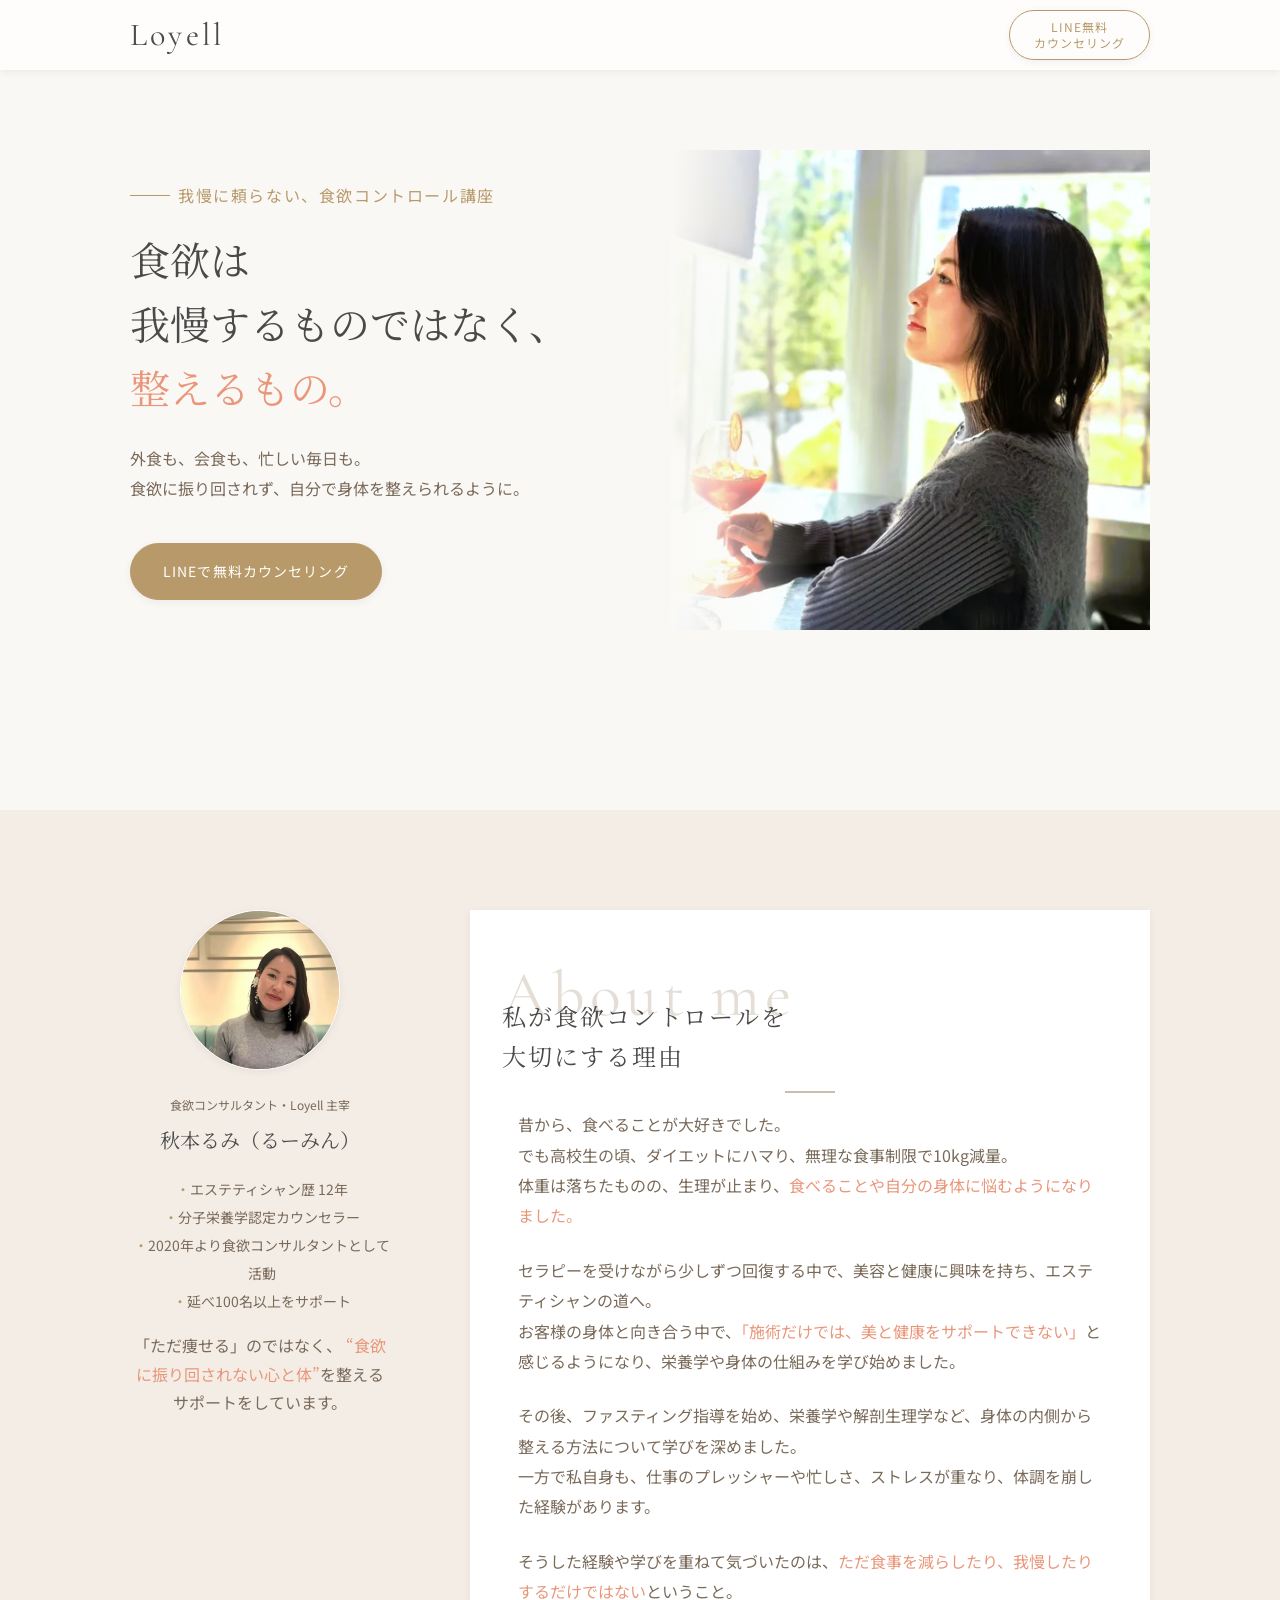
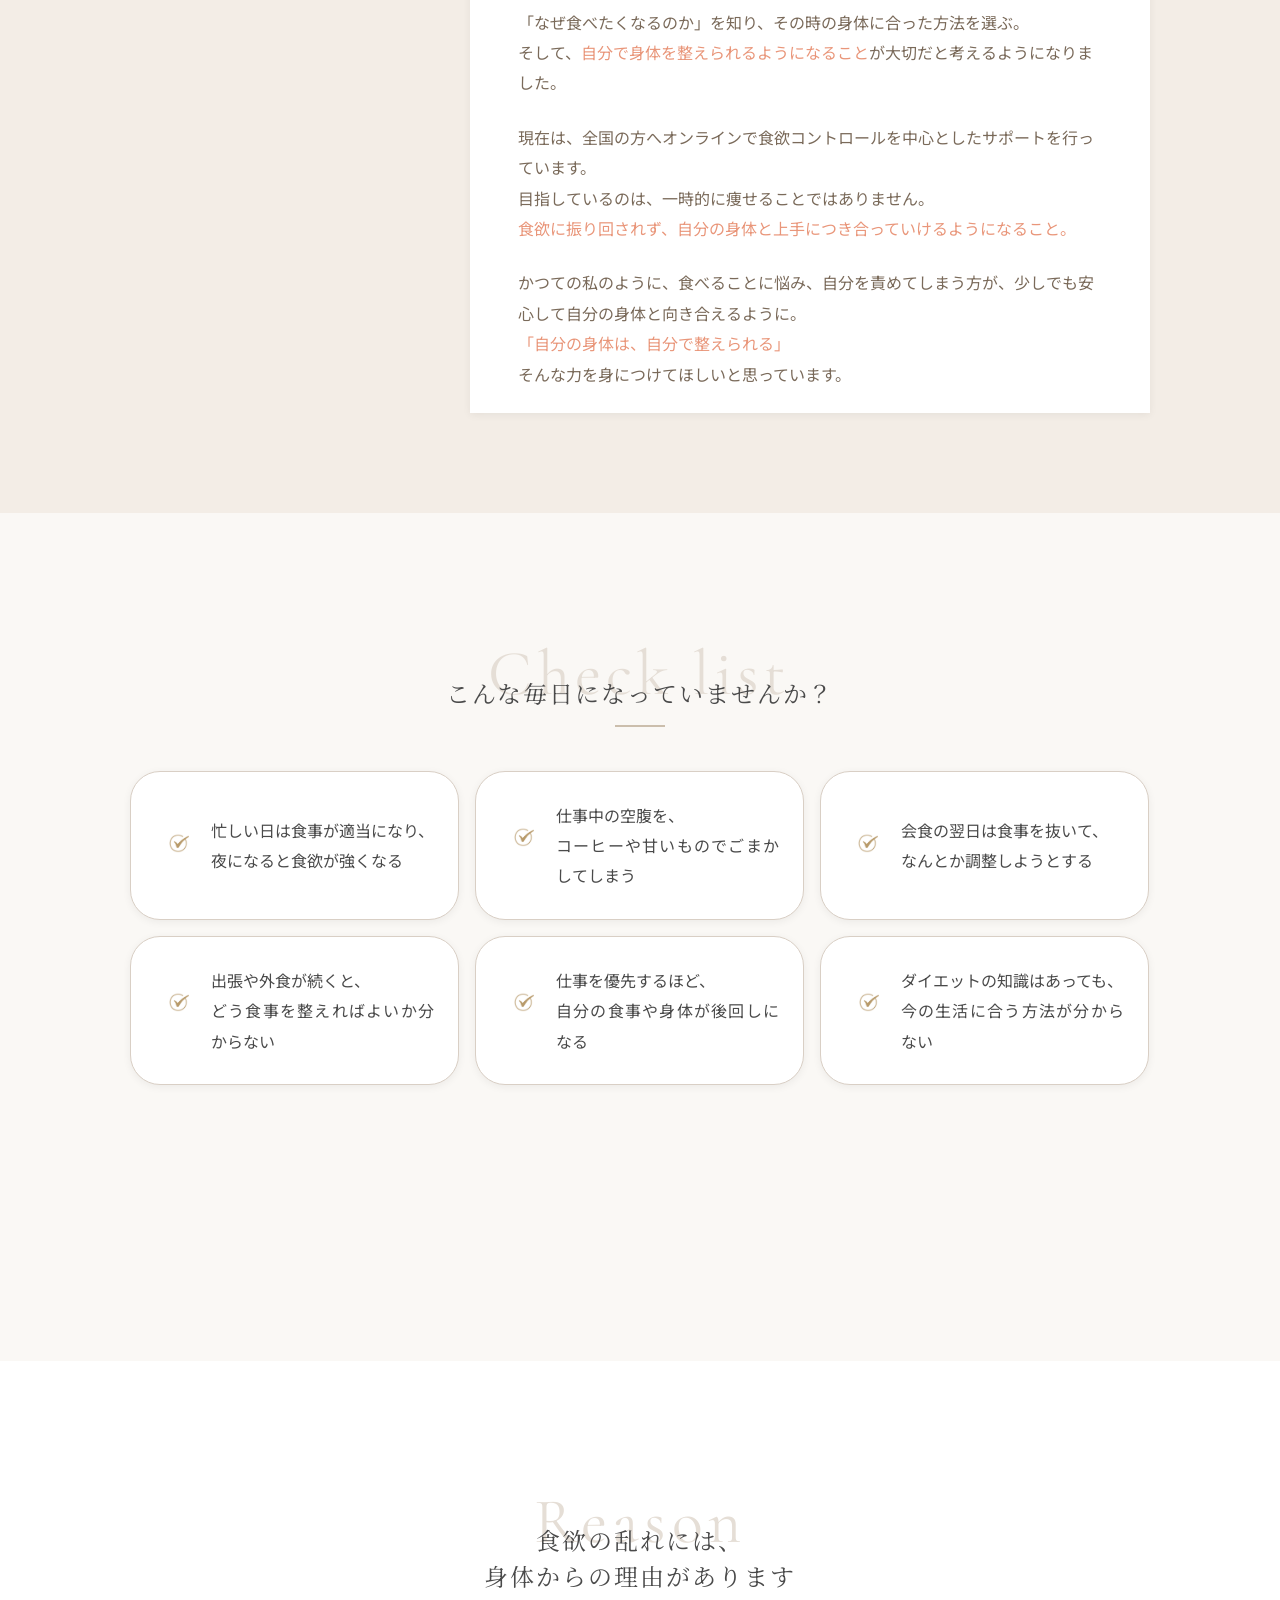
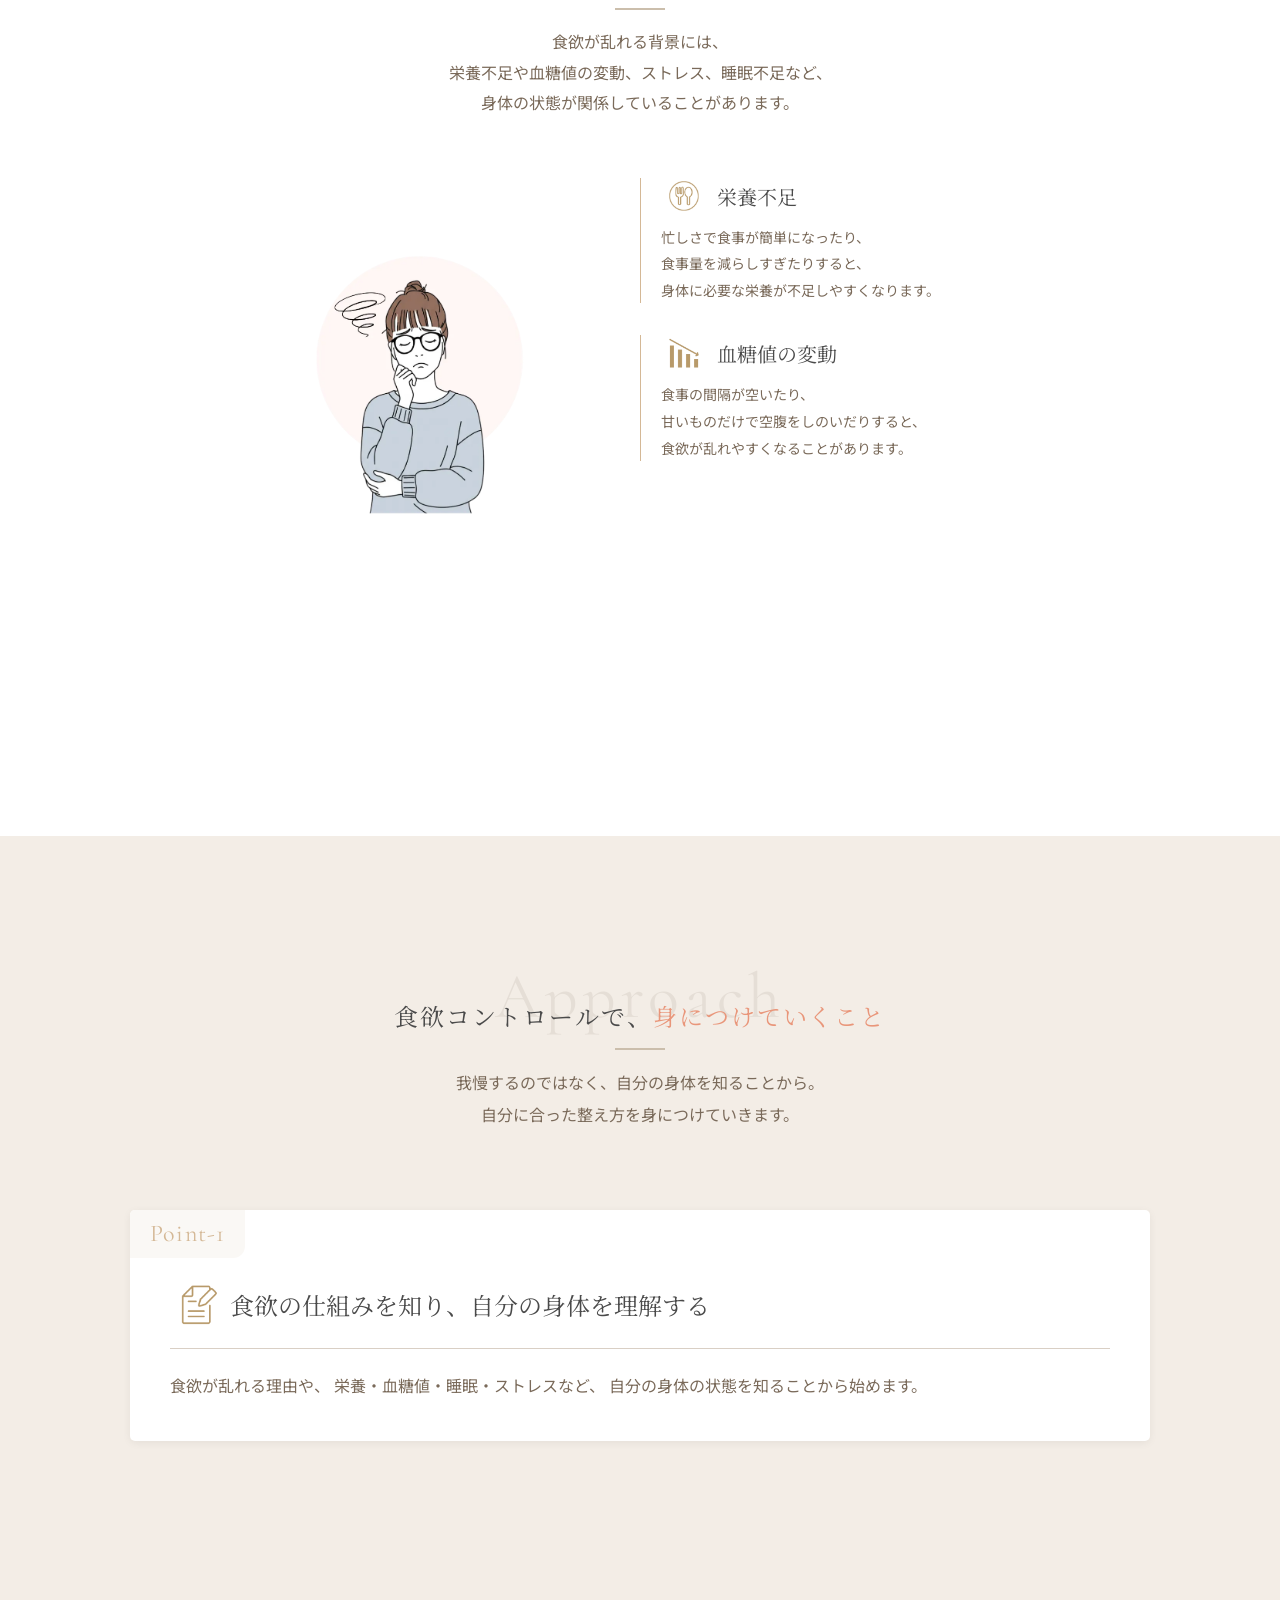
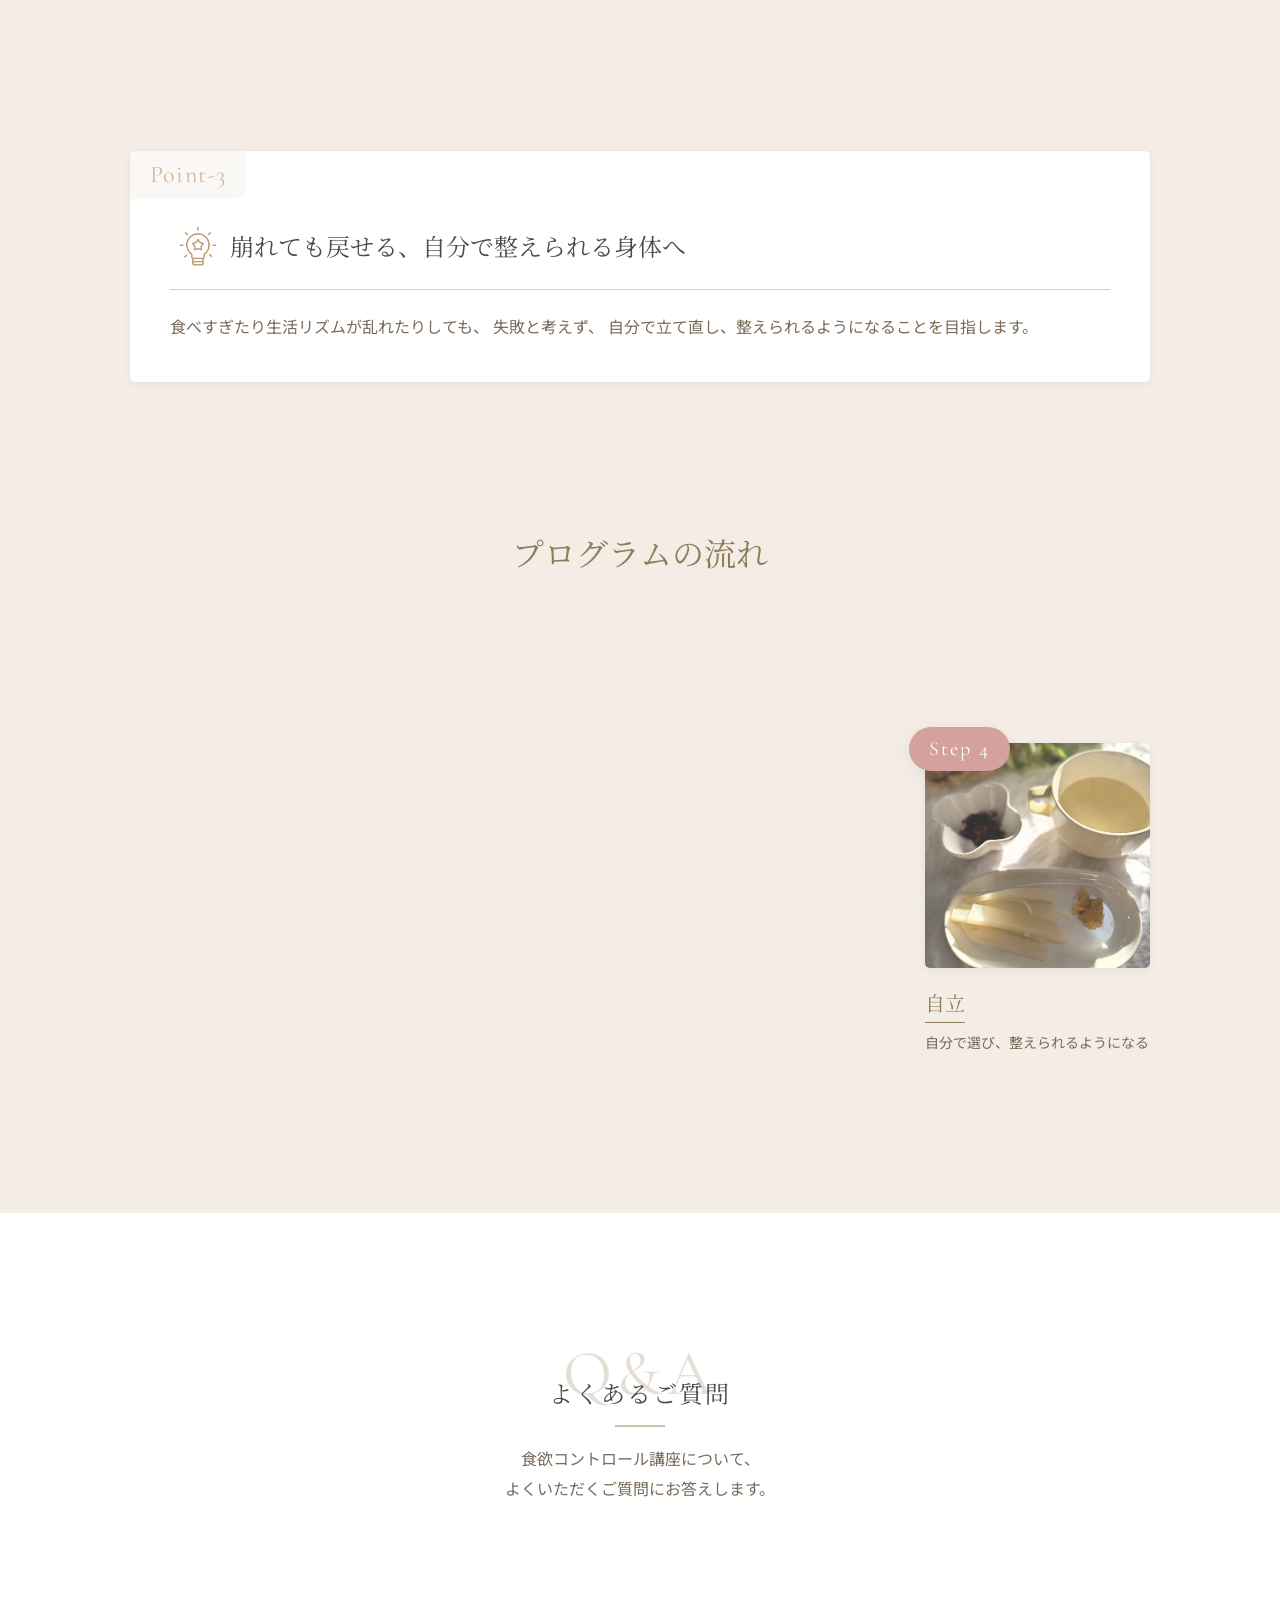
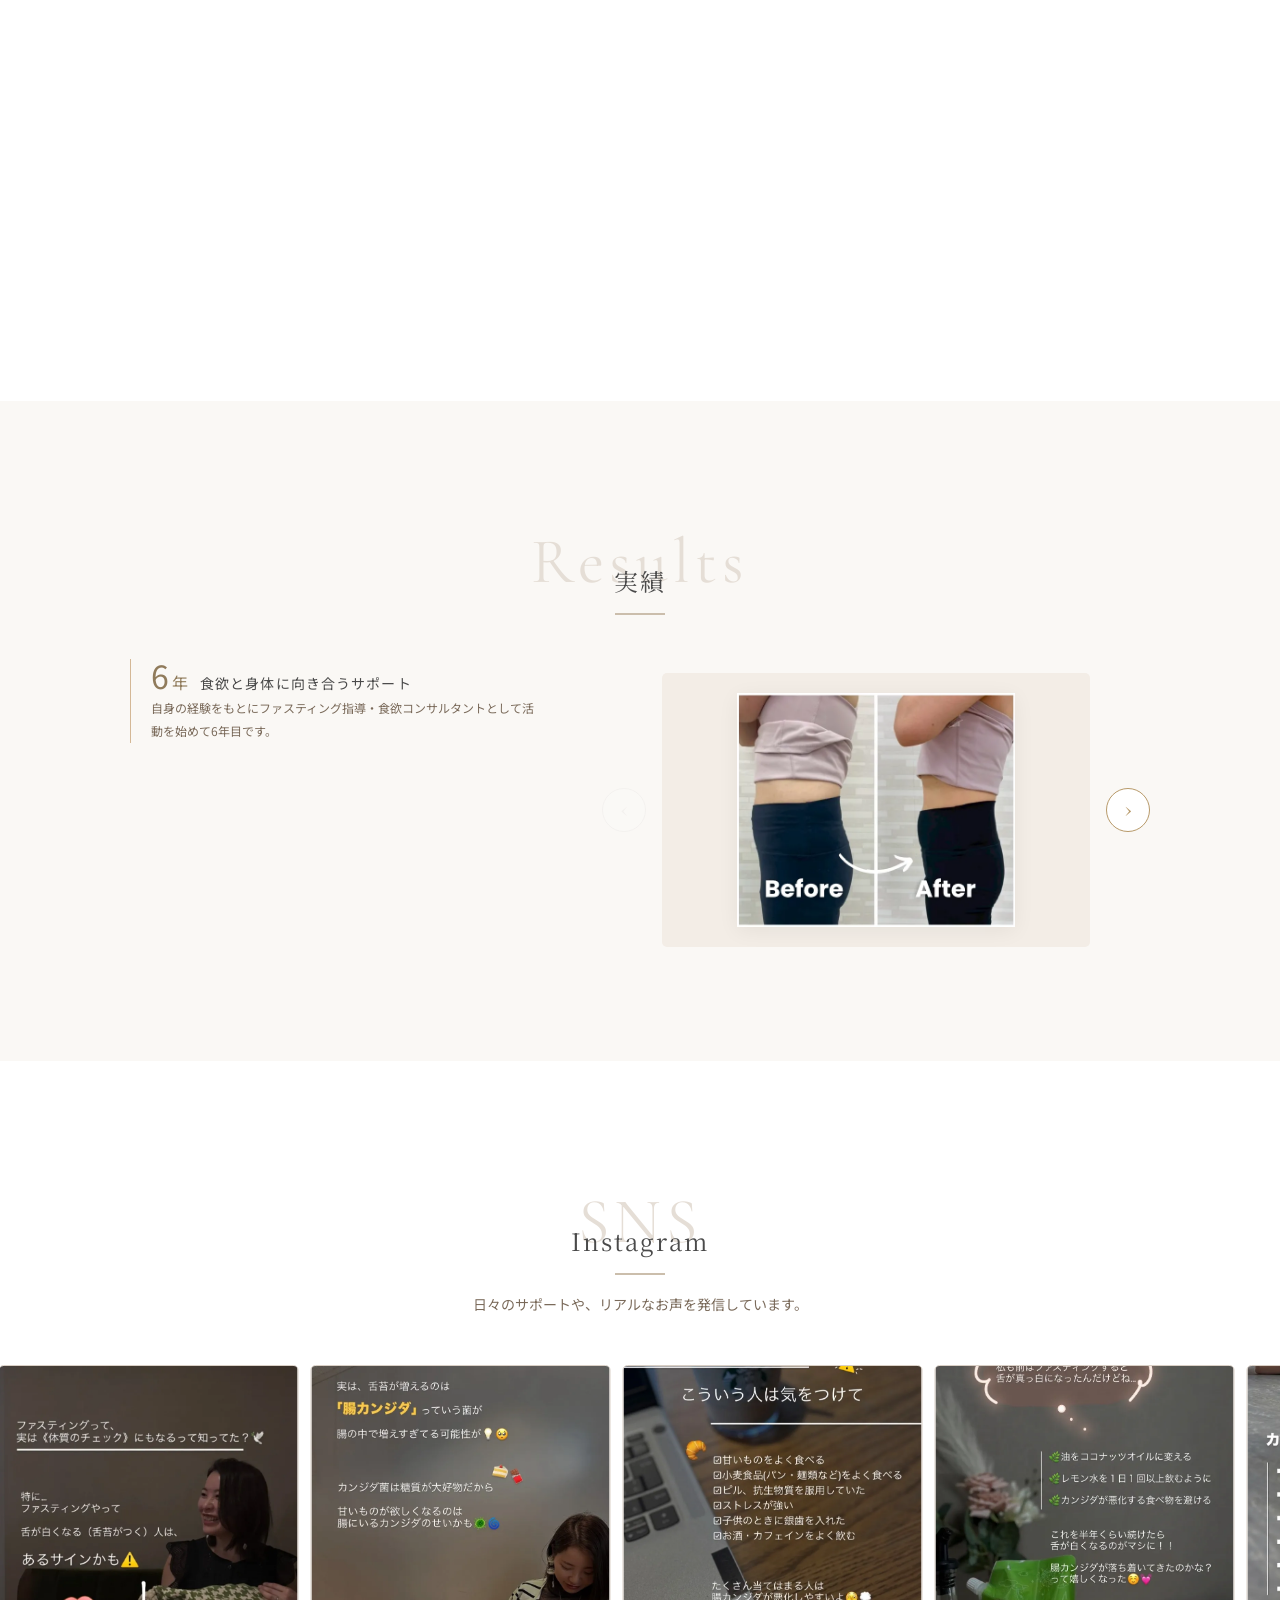
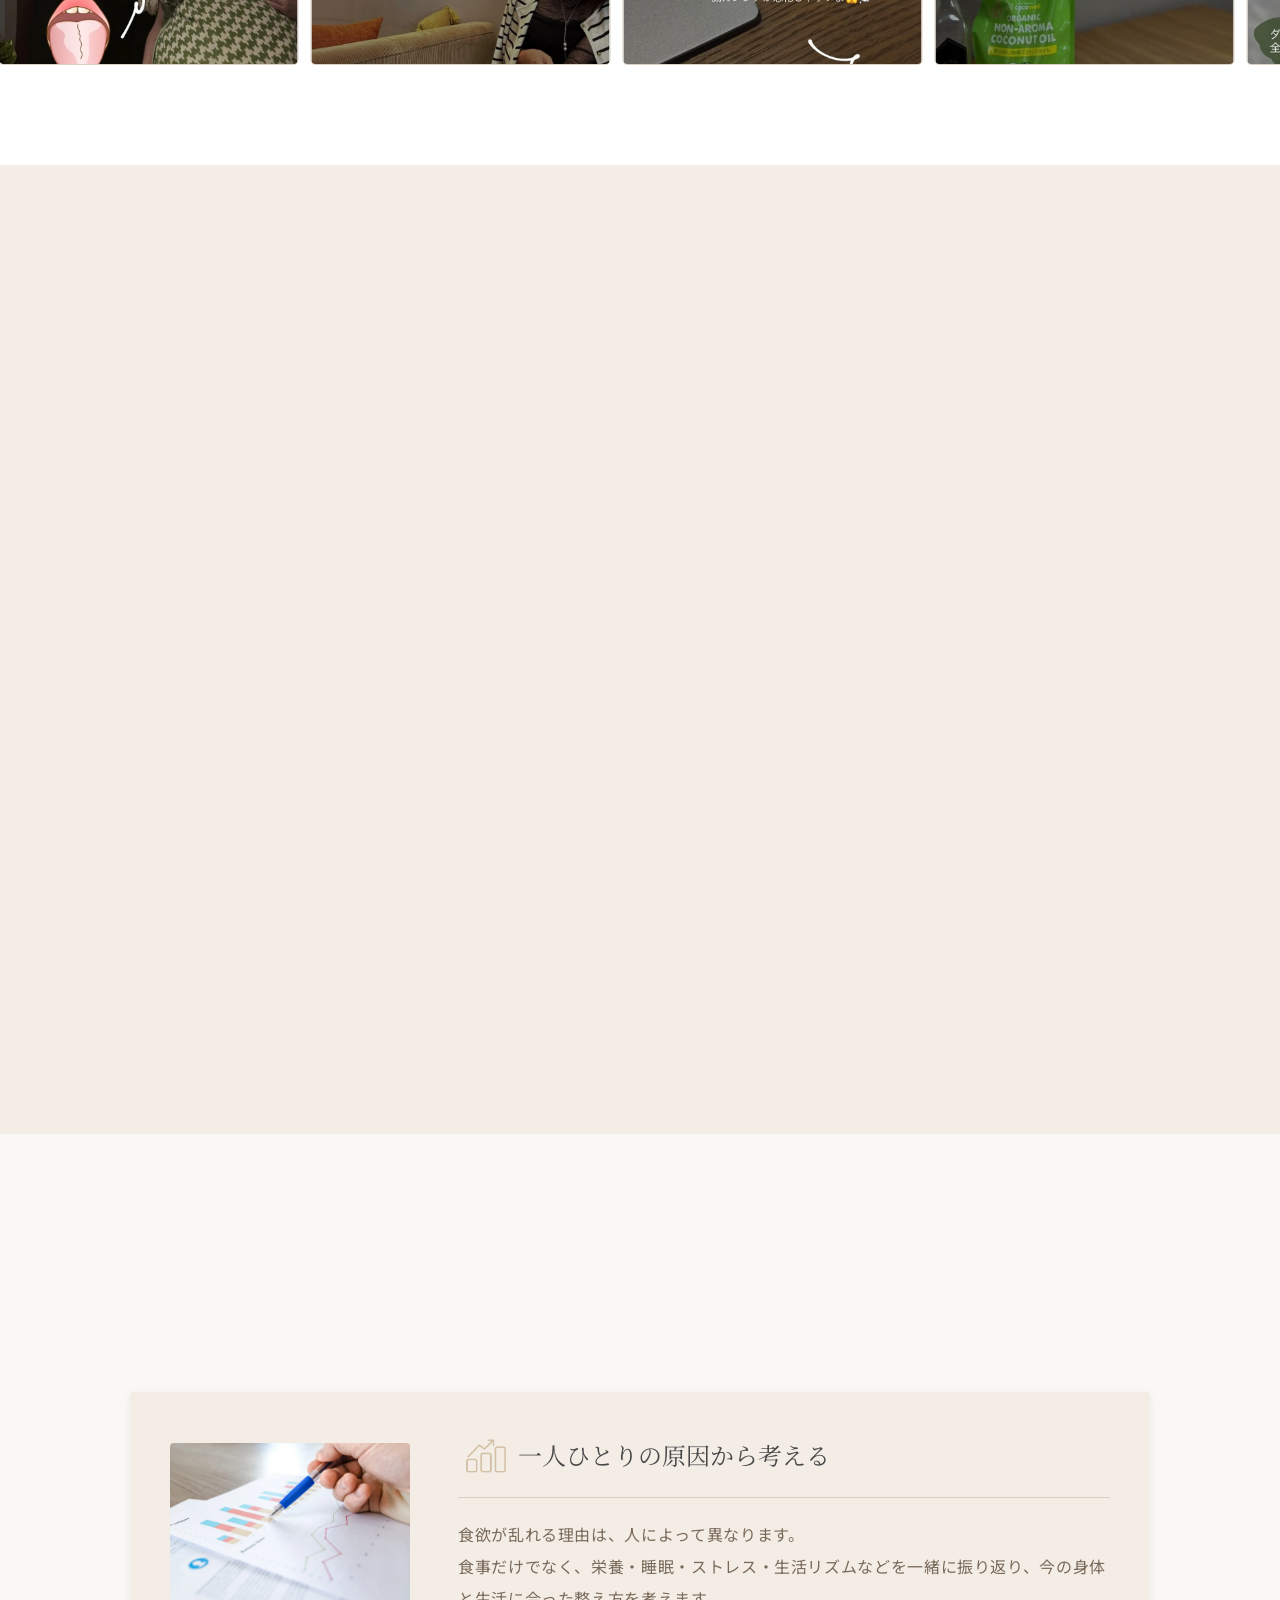
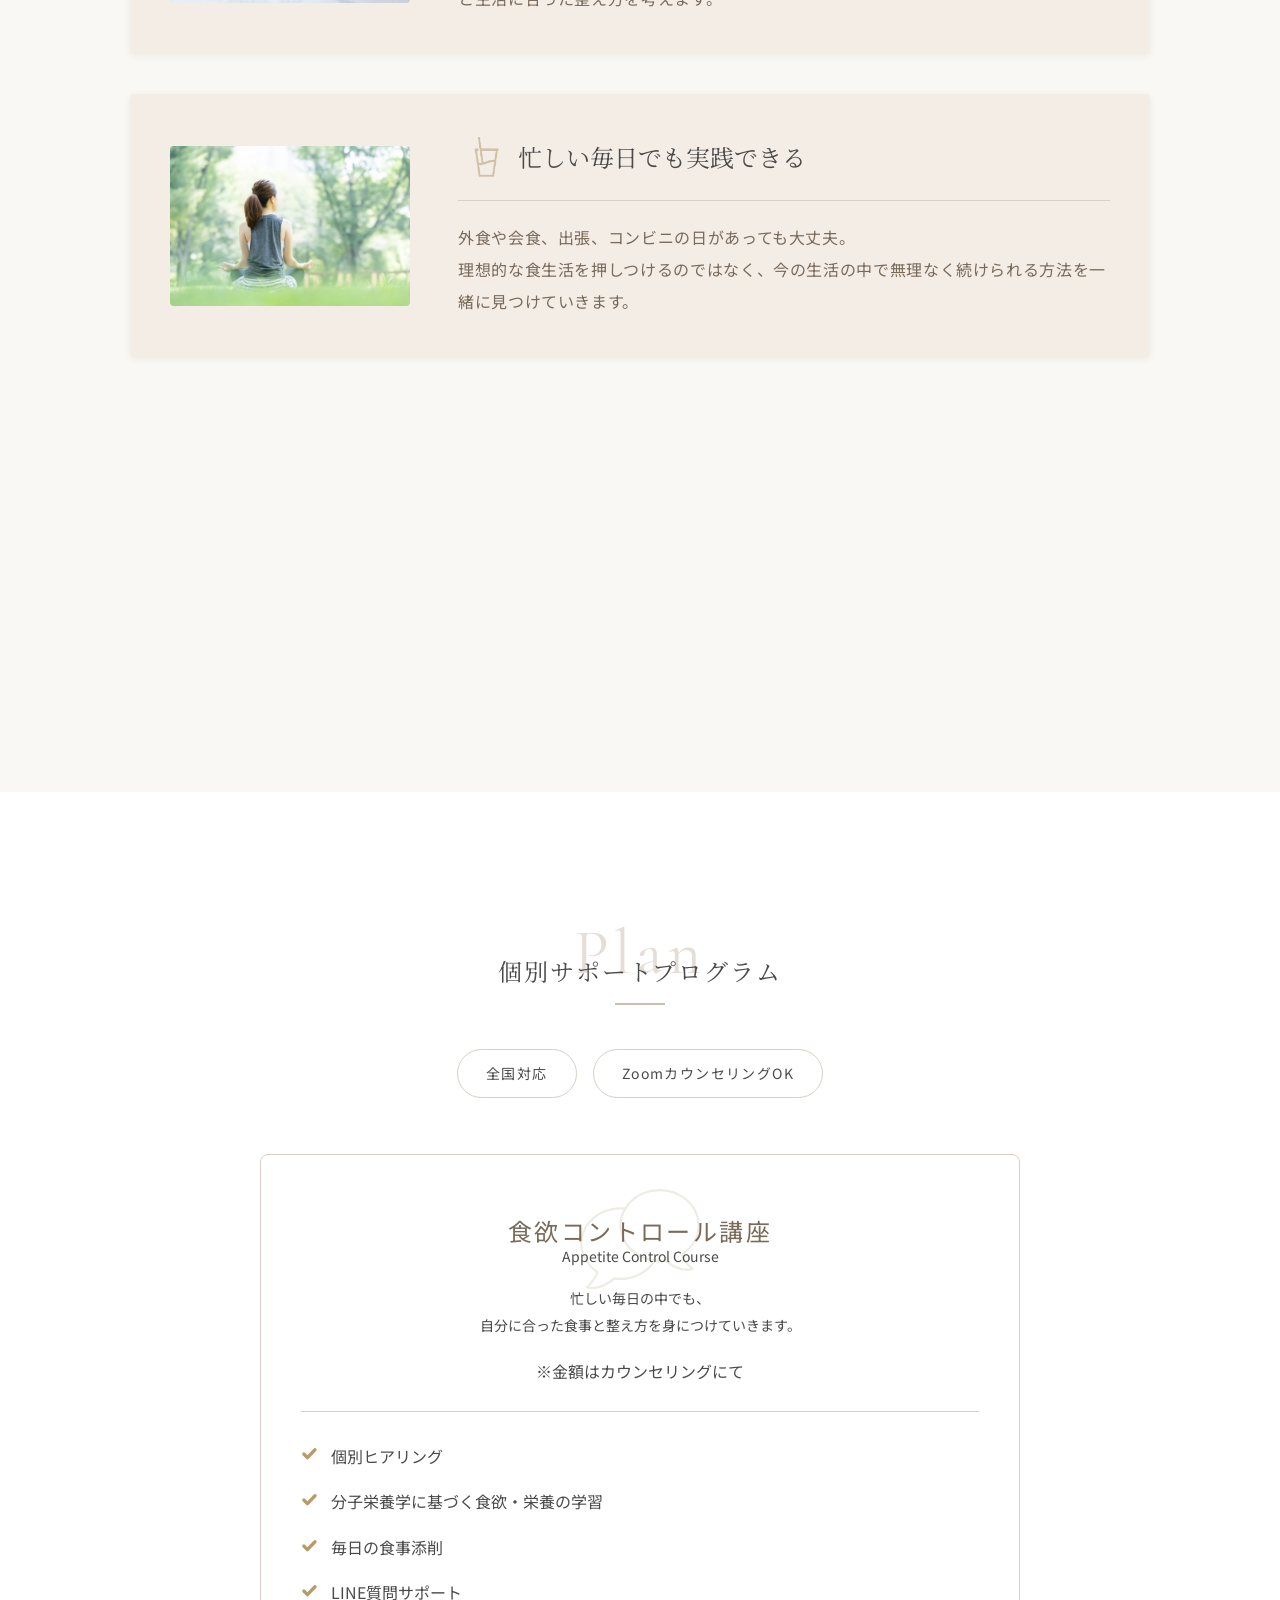
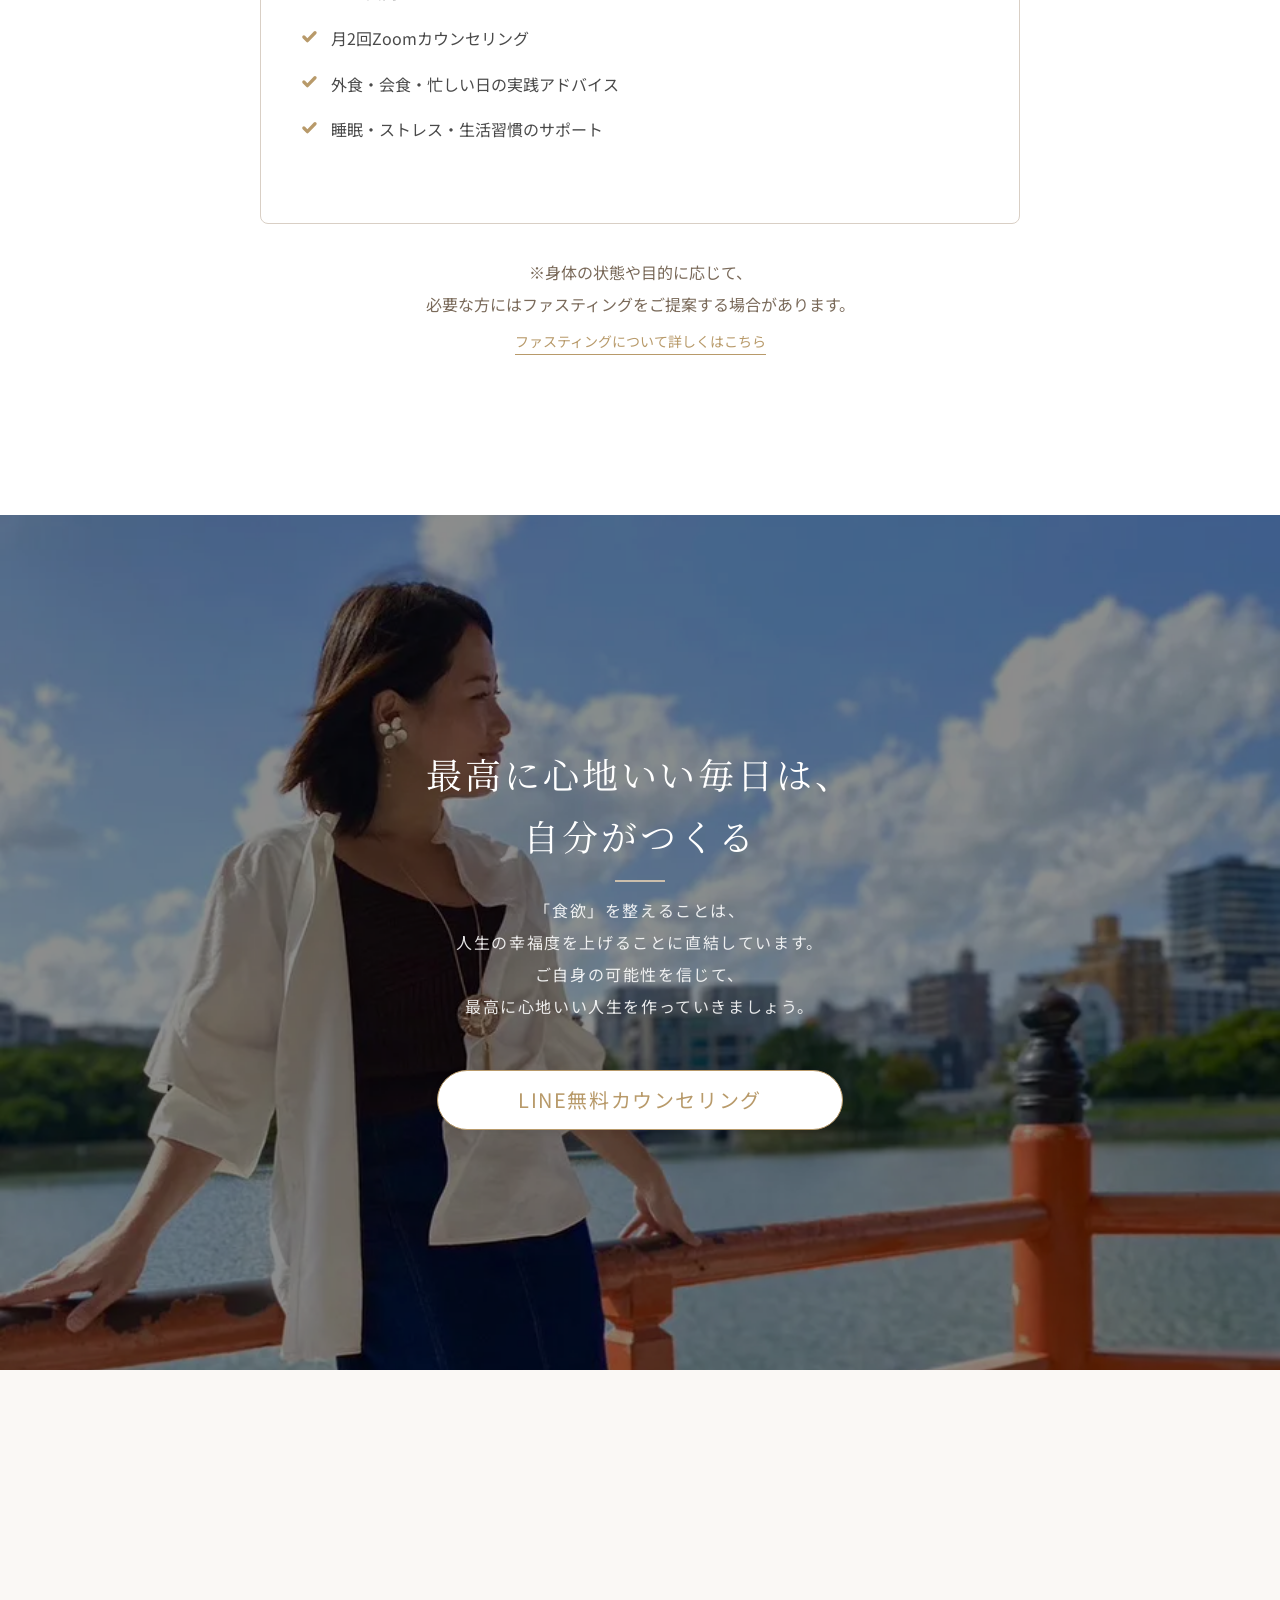
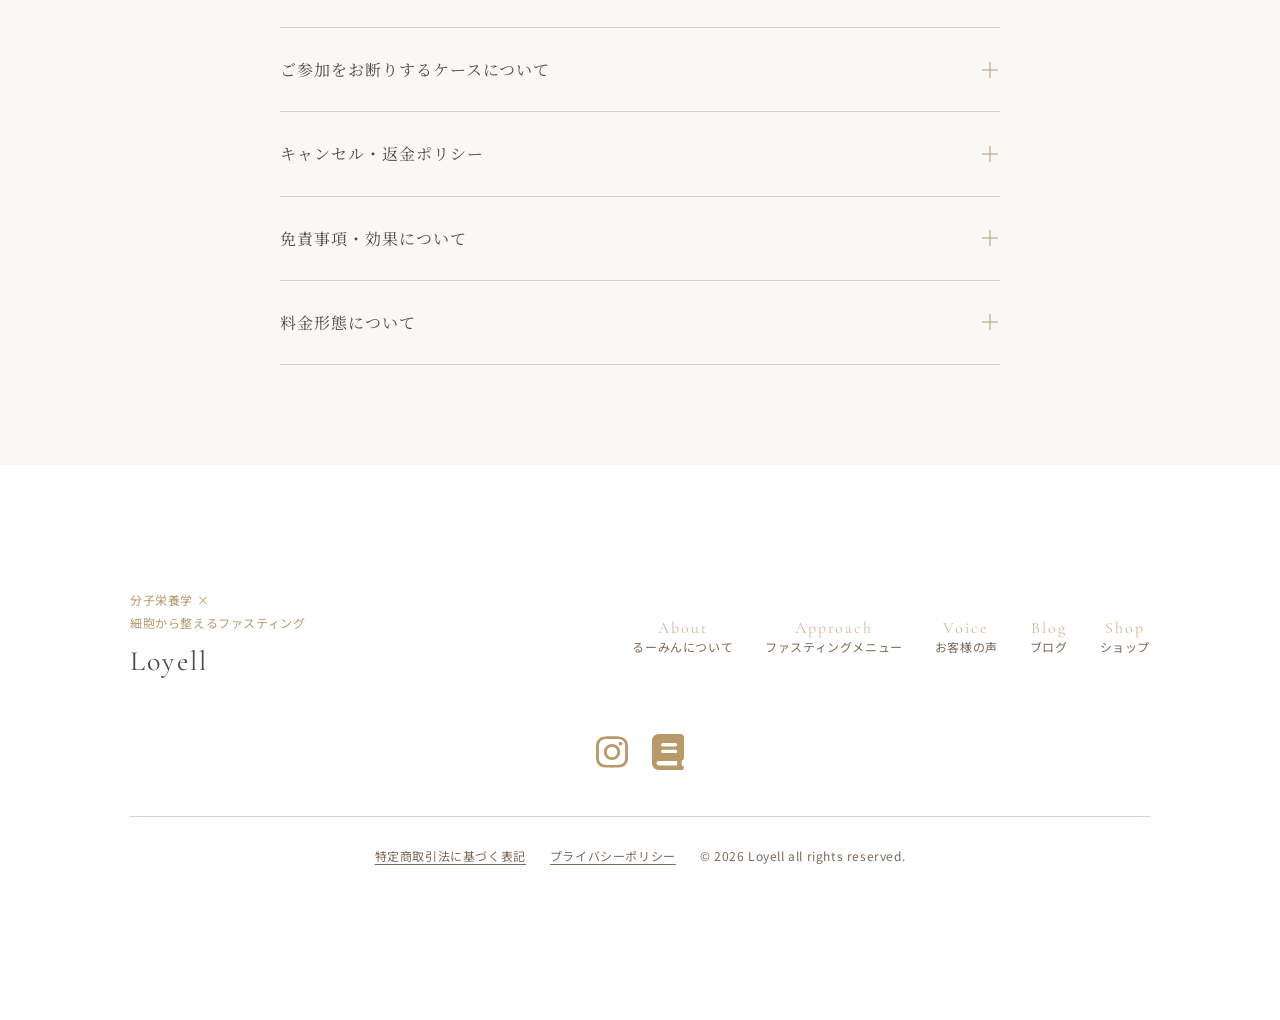
==== index.html @ 8688c315 "食欲コントロール講座LPへリニューアル" ====
<!DOCTYPE html>
<html lang="ja">
<head>
  <meta charset="UTF-8">
  <meta name="viewport" content="width=device-width, initial-scale=1.0">
  <title>Loyell | 秋本るみ 食欲コントロール＆ファスティング</title>

  <link rel="preconnect" href="https://fonts.googleapis.com">
  <link rel="preconnect" href="https://fonts.gstatic.com" crossorigin>
  <link href="https://fonts.googleapis.com/css2?family=Cormorant+Garamond:wght@300;400&family=Noto+Serif+JP:wght@300;400&family=Noto+Sans+JP:wght@300;400&display=swap" rel="stylesheet" media="print" onload="this.media='all'">
  <noscript>
    <link href="https://fonts.googleapis.com/css2?family=Cormorant+Garamond:wght@300;400&family=Noto+Serif+JP:wght@300;400&family=Noto+Sans+JP:wght@300;400&display=swap" rel="stylesheet">
  </noscript>

  <meta
  name="description"
  content="分子栄養学に基づき「しっかり食べて痩せる」体質改善。食欲が止まらない、頑張っても痩せない20代〜50代の女性へ。秋本るみ主宰のLoyellで自走できる美を手に入れましょう。"
>
<meta
  name="keywords"
  content="食欲コントロール,分子栄養学,ファスティング,ダイエット,体質改善,痩せたい,食べ痩せ,Loyell,秋本るみ"
>

<!-- 公開時は以下を外す -->
<meta name="robots" content="index,follow" >

<meta
  property="og:title"
  content="Loyell | 秋本るみ 食欲コントロール＆ファスティング"
>
<meta
  property="og:description"
  content="【頑張るダイエットは、もう終わり】リバウンドや食欲に悩む20代〜40代の女性へ。分子栄養学に基づいたアプローチで食欲を整え、「しっかり食べて痩せる」体質改善をサポートします。"
>
<meta property="og:image" content="images/ogp-Loyell.jpg(新しいLPの画像)" >
<meta property="og:url" content="https://(新しいLPのURL)" >
<meta property="og:type" content="website" >
<meta property="og:site_name" content="Loyell" >

<!-- Custom CSS -->
<link rel="stylesheet" href="css/style.css" >

<!-- favicon -->
<link rel="icon" href="images/logo.svg" type="image/svg+xml" >


<!-- jQuery(→読み込みなし) -->
<!-- JS -->
<script src="https://cdn.jsdelivr.net/npm/swiper@11/swiper-bundle.min.js" defer></script>

<script src="js/main.js" defer></script>


</head>
<body>

  <!-- ========================================
    1.ヘッダーエリア
  ======================================== -->
  <header class="header">
    <div class="header__inner">

      <!-- ロゴ -->
      <h1><a href="index.html" class="header__logo ">Loyell</a></h1>

      <!-- グローバルナビゲーション
      <nav class="header__nav">
        <ul class="header__nav-list">
          <li class="header__nav-item"><a href="#" class="header__nav-link">About</a></li>
          <li class="header__nav-item"><a href="#" class="header__nav-link">Profile</a></li>
          <li class="header__nav-item"><a href="#" class="header__nav-link">Menu</a></li>
          <li class="header__nav-item"><a href="#" class="header__nav-link">Voice</a></li>
          <li class="header__nav-item"><a href="#" class="header__nav-link">Approach</a></li>
          <li class="header__nav-item"><a href="#" class="header__nav-link">Blog</a></li>
          <li class="header__nav-item"><a href="#" class="header__nav-link">Shop</a></li>
        </ul>
      </nav> -->

      <!-- CTAボタン（ヘッダー右） -->
      <a href="https://line.me/R/ti/p/@292hawyc?oat_content=url" class="btn btn--header" target="_blank" rel="noopener noreferrer">LINE無料<br>カウンセリング</a>

    </div>
  </header>
  <main>
    <!-- ========================================
      2.ヒーローセクション
    ======================================== -->
    <section class="hero l-common" id="hero">
      <div class="hero__inner">

        <!-- 左：テキストエリア -->
        <div class="hero__text">
          <p class="hero__tag">我慢に頼らない、食欲コントロール講座</p> 
          <h2 class="hero__title">
            食欲は<br>
            我慢するものではなく、<br>
            <span class="strong">整えるもの。</span>
          </h2>
          <p class="hero__desc">
            外食も、会食も、忙しい毎日も。<br>
            食欲に振り回されず、自分で身体を整えられるように。
          </p>
          <a href="https://line.me/R/ti/p/@292hawyc?oat_content=url" class="btn btn--primary" target="_blank" rel="noopener noreferrer">LINEで無料カウンセリング</a>
        </div>

        <!-- 右：メイン画像 -->
        <div class="hero__image">
          <div class="hero__image-placeholder">
            <img class="hero__image-icon" src="images/rumi2.webp" alt="秋本るみ画像" fetchpriority="high">
            <div class="hero__overlay"></div>
          </div>
        </div>
      </div>

    </section>

    <!-- ========================================
      3.About（運営者ストーリー）セクション
    ======================================== -->
    <section class="about l-common" id="about">
      <div class="about__inner wrapper">

        <!-- 左：プロフィール画像 + プロフィール情報 -->
        <div class="about__profile js-fadeup">
          <picture>
            <source media="(max-width: 767px)" srcset="images/rumi3-sp.webp">
            <img class="about__profile-image" src="images/rumi3.webp" alt="秋本るみのプロフィール画像" width="158"height="158" loading="lazy">
          </picture>          
          <!-- プロフィールテキスト -->
          <div class="about__profile-text">
            <p class="about__profile-role">食欲コンサルタント・Loyell 主宰</p>
            <p class="about__profile-name">秋本るみ（るーみん）</p>
            <ul class="about__profile-list">
              <li class="about__profile-list-item">エステティシャン歴 12年</li>
              <li class="about__profile-list-item">分子栄養学認定カウンセラー</li>
              <li class="about__profile-list-item">2020年より食欲コンサルタントとして活動</li>
              <li class="about__profile-list-item">延べ100名以上をサポート</li>
            </ul>
            <p class="about__profile-note">「ただ痩せる」のではなく、<strong> “食欲に振り回されない心と体”</strong>を整えるサポートをしています。</p>
          </div>
        </div>
        <!-- 右：ストーリーテキスト -->
        <div class="about__story js-fadeup">
          <span class="about__header-title--en common__header-title--en">About me</span>
          <h2 class="about__title common__header-title">
            私が食欲コントロールを<br>大切にする理由
          </h2>
          <div class="about__text-area">
            <p class="about__text">
              昔から、食べることが大好きでした。<br>
              でも高校生の頃、ダイエットにハマり、無理な食事制限で10kg減量。<br>
              体重は落ちたものの、生理が止まり、<strong>食べることや自分の身体に悩むようになりました。</strong>
            </p>
            <p class="about__text">
              セラピーを受けながら少しずつ回復する中で、美容と健康に興味を持ち、エステティシャンの道へ。<br>
              お客様の身体と向き合う中で、<strong>「施術だけでは、美と健康をサポートできない」</strong>と感じるようになり、栄養学や身体の仕組みを学び始めました。
            </p>
            <p class="about__text">
              その後、ファスティング指導を始め、栄養学や解剖生理学など、身体の内側から整える方法について学びを深めました。<br>
              一方で私自身も、仕事のプレッシャーや忙しさ、ストレスが重なり、体調を崩した経験があります。
            </p>
            <p class="about__text">
              そうした経験や学びを重ねて気づいたのは、<strong>ただ食事を減らしたり、我慢したりするだけではない</strong>ということ。<br>
              「なぜ食べたくなるのか」を知り、その時の身体に合った方法を選ぶ。<br>
              そして、<strong>自分で身体を整えられるようになること</strong>が大切だと考えるようになりました。
            </p>
            <p class="about__text">
              現在は、全国の方へオンラインで食欲コントロールを中心としたサポートを行っています。<br>
              目指しているのは、一時的に痩せることではありません。<br>
              <strong>食欲に振り回されず、自分の身体と上手につき合っていけるようになること。</strong>
            </p>
            <p class="about__text">
              かつての私のように、食べることに悩み、自分を責めてしまう方が、少しでも安心して自分の身体と向き合えるように。<br>
              <strong>「自分の身体は、自分で整えられる」</strong><br>
              そんな力を身につけてほしいと思っています。
            </p>
          </div>
        </div>
      </div>
    </section>

    <!-- ========================================
      4.問題提起セクション worries
    ======================================== -->
    <section class="worries l-common" id="worries">
      <div class="worries__inner">

        <!-- セクションタイトル -->
        <div class="worries__header common__header js-fadeside">
          <span class="worries__header-title--en common__header-title--en">Check list</span>
          <h2 class="worries__title common__header-title">こんな毎日になっていませんか？</h2>
        </div>


        <!-- お悩みカードグリッド -->
        <ul class="worries__grid js-fadeup">

          <!-- カード1 -->
          <li class="worries__card js-fadeup">
            <p class="worries__card-text">忙しい日は食事が適当になり、<br>夜になると食欲が強くなる</p>
          </li>

          <!-- カード2 -->
          <li class="worries__card js-fadeup">
            <p class="worries__card-text">仕事中の空腹を、<br>コーヒーや甘いものでごまかしてしまう</p>
          </li>

          <!-- カード3 -->
          <li class="worries__card js-fadeup">
            <p class="worries__card-text">会食の翌日は食事を抜いて、<br>なんとか調整しようとする</p>
          </li>

          <!-- カード4 -->
          <li class="worries__card js-fadeup">
            <p class="worries__card-text">出張や外食が続くと、<br>どう食事を整えればよいか分からない</p>
          </li>

          <!-- カード5 -->
          <li class="worries__card js-fadeup">
            <p class="worries__card-text">仕事を優先するほど、<br>自分の食事や身体が後回しになる</p>
          </li>

          <!-- カード6 -->
          <li class="worries__card js-fadeup">
            <p class="worries__card-text">ダイエットの知識はあっても、<br>今の生活に合う方法が分からない</p>
          </li>

        </ul>
       
        <div class="worries__footer common__footer js-fadeup">
          <p class="worries__footer-text common__footer-text">
            こうしたことが続くと、<br>
            「もっと意志を強くしないと」と思ってしまうかもしれません。<br><br>
            <strong>でも、食欲が乱れるのには、ちゃんと理由があります。</strong>
          </p>
        </div>

      </div>
    </section>

    <!-- ========================================
    5.理由セクション reason
  ======================================== -->
  <section class="reason l-common js-fadeup" id="reason">
    <div class="reason__inner wrapper">

      <div class="reason__header common__header js-fadeside">

        <span class="reason__header-title--en common__header-title--en">Reason</span>

        <h2 class="reason__header-title common__header-title">食欲の乱れには、<br>身体からの理由があります</h2>

        <p class="reason__lead common__read">食欲が乱れる背景には、<br>栄養不足や血糖値の変動、ストレス、睡眠不足など、<br>身体の状態が関係していることがあります。</p>

      </div>
  

      <div class="reason__container">

        <div class="reason__image-area js-fadeup">
          <img src="images/onayami4.webp" alt="なぜ食べてしまうのか悩む女性のイラスト" class="reason__main-image">
        </div>
      
        <ul class="reason__stats js-fadeup">
      
          <li class="reason__stat-item js-fadeup">
            <div class="reason__stat-body">
              <h3 class="reason__stat-title common__box-title">栄養不足</h3>
              <p class="reason__stat-desc">忙しさで食事が簡単になったり、<br>食事量を減らしすぎたりすると、<br>身体に必要な栄養が不足しやすくなります。</p>
            </div>
          </li>
      
          <li class="reason__stat-item js-fadeup">
            <div class="reason__stat-body">
              <h3 class="reason__stat-title reason__stat-title--item2 common__box-title">血糖値の変動</h3>
              <p class="reason__stat-desc">食事の間隔が空いたり、<br>甘いものだけで空腹をしのいだりすると、<br>食欲が乱れやすくなることがあります。</p>
            </div>
          </li>
      
          <li class="reason__stat-item js-fadeup">
            <div class="reason__stat-body">
              <h3 class="reason__stat-title reason__stat-title--item3 common__box-title">ストレス・睡眠不足</h3>
              <p class="reason__stat-desc">忙しさやストレス、睡眠不足が続くと、<br>食欲や食事のリズムにも影響することがあります。</p>
            </div>
          </li>
      
        </ul>
      
      </div>
  
      <div class="reason__footer common__footer js-fadeup">
        <p class="reason__footer-text common__footer-text">
          大切なのは、
          食欲を我慢して抑えることではなく、<br>
          今の身体の状態を知り、<br>
          <strong>自分に合った整え方を選ぶこと。</strong>
        </p>
      </div>
    </div>
  </section>  

  <!-- ========================================
  6.アプローチ＆流れセクション approach
======================================== -->
  <section class="approach l-common" id="approach">
    <div class="approach__inner wrapper">

      <div class="approach__header common__header js-fadeside">
        <span class="approach__header-title--en common__header-title--en">Approach</span>
        <h2 class="approach__title common__header-title">
          食欲コントロールで、<strong>身につけていくこと</strong></h2>
        <p class="approach__lead common__read">
          我慢するのではなく、自分の身体を知ることから。<br>
          自分に合った整え方を身につけていきます。
        </p>
      </div>

      <ul class="approach__list">

        <!-- アプローチ 01 -->
        <li class="approach__item js-fadeup">
          <span class="approach__item-step common__box-num">Point-1</span>

          <!-- 右：テキスト -->
          <div class="approach__item-body">
            <h3 class="common__box-title approach__flow-card-title approach__flow-card-title--item1">
              食欲の仕組みを知り、自分の身体を理解する
            </h3>
            <p class="approach__item-desc">
              食欲が乱れる理由や、
              栄養・血糖値・睡眠・ストレスなど、
              自分の身体の状態を知ることから始めます。
            </p>
          </div>
        </li>

        <!-- アプローチ 02 -->
        <li class="approach__item js-fadeup">
          <span class="approach__item-step common__box-num">Point-2</span>

          <!-- 右：テキスト -->
          <div class="approach__item-body">
            <h3 class="common__box-title approach__flow-card-title approach__flow-card-title--item2">
              我慢ではなく、自分に合う方法を選べるように
            </h3>
            <p class="approach__item-desc">
              外食や会食、出張、忙しい日でも、
              その時の生活や身体に合った方法を
              選べるようになることを目指します。
            </p>
          </div>
        </li>


        <!-- アプローチ 03 -->
        <li class="approach__item js-fadeup">
          <span class="approach__item-step common__box-num">Point-3</span>

          <div class="approach__item-body">
            <h3 class="common__box-title approach__flow-card-title approach__flow-card-title--item3">
              崩れても戻せる、自分で整えられる身体へ
            </h3>
            <p class="approach__item-desc">
              食べすぎたり生活リズムが乱れたりしても、
              失敗と考えず、
              自分で立て直し、整えられるようになることを目指します。
            </p>
          </div>
        </li>


      </ul>

      <div class="approach__flow js-fadeup">

        <!-- 背景の線 -->
        <div class="approach__flow-bg-line">
          <img src="images/line.svg" alt="背景の線のイラスト">
        </div>

        <!-- 流れの見出し -->
        <h3 class="approach__flow-title">プログラムの流れ</h3>

        <!-- 流れカード4枚（横並び） -->
        <div class="approach__flow-cards">

          <!-- Step 1：ヒアリング -->
          <div class="approach__flow-card js-fadeup">
            <div class="approach__flow-card-image">
              <picture>
                <source media="(max-width: 767px)" srcset="images/fasting1-sp.webp">
                <img src="images/fasting1.webp" alt="ヒアリングのイメージ" width="420" height="420" loading="lazy">
              </picture>
              <div class="approach__flow-card-overlay"></div>
            </div>
            <p class="approach__flow-card-day">Step 1</p>

            <h4 class="approach__flow-card-name">ヒアリング</h4>
            <p class="approach__flow-card-desc">今のあなたの状態を整理する</p>
          </div>

          <!-- Step 2：心と体を整える -->
          <div class="approach__flow-card js-fadeup">
            <div class="approach__flow-card-image">
              <picture>
                <source media="(max-width: 767px)" srcset="images/fasting2-sp.webp">
                <img src="images/fasting2.webp" alt="心と体を整えるイメージ" width="420" height="420" loading="lazy">
              </picture>
              <div class="approach__flow-card-overlay"></div>
            </div>
            <p class="approach__flow-card-day">Step 2</p>
            <h4 class="approach__flow-card-name">心と体を整える</h4>
            <p class="approach__flow-card-desc">食欲が乱れる原因を理解する</p>
          </div>
          
          <!-- Step 3：習慣化 -->
          <div class="approach__flow-card js-fadeup">
            <div class="approach__flow-card-image">
              <picture>
                <source media="(max-width: 767px)" srcset="images/fasting3-sp.webp">
                <img src="images/fasting3.webp" alt="習慣化のイメージ" width="420" height="420" loading="lazy">
              </picture>
              <div class="approach__flow-card-overlay"></div>
            </div>
            <p class="approach__flow-card-day">Step 3</p>
            <h4 class="approach__flow-card-name">習慣化</h4>
            <p class="approach__flow-card-desc">毎日の食事添削＆質問無制限</p>

          </div>

          <!-- Step 4：自立 -->
          <div class="approach__flow-card js-fadeup">
            <div class="approach__flow-card-image">
              <picture>
                <source media="(max-width: 767px)" srcset="images/fasting3-sp.webp">
                <img src="images/fasting3.webp" alt="自分で選び、整えるイメージ" width="420" height="420" loading="lazy">
              </picture>
              <div class="approach__flow-card-overlay"></div>
            </div>
            <p class="approach__flow-card-day">Step 4</p>
            <h4 class="approach__flow-card-name">自立</h4>
            <p class="approach__flow-card-desc">自分で選び、整えられるようになる</p>
          </div>

        </div>

      </div>

    </div>
  </section>


<!-- ========================================
7.よくあるご質問セクション faq
======================================== -->
<section class="l-common faq" id="faq">
<div class="faq__inner wrapper c-accordion__wrapper">

  <!-- セクション見出し -->
  <div class="faq__header common__header js-fadeside">
    <span class="faq__header-en common__header-title--en">Q&A</span>
    <h2 class="faq__title common__header-title">よくあるご質問</h2>
    <p class="faq__lead common__read">食欲コントロール講座について、<br>よくいただくご質問にお答えします。</p>
  </div>

  <!-- アコーディオンリスト（共通コンポーネント .c-accordion を使用） -->
  <ul class="c-accordion">

    <!-- Q1 -->
    <li class="c-accordion__item js-fadeup">
      <button class="c-accordion__header" aria-expanded="false">
        <span class="c-accordion__title">Q. 外食や会食が多くても大丈夫ですか？</span>
        <span class="c-accordion__icon" aria-hidden="true"></span>
      </button>
      <div class="c-accordion__body">
        <div class="c-accordion__content">
          <p class="c-accordion__lead">
            A. はい、大丈夫です。<br>
            外食や会食を避けるのではなく、その日の予定や身体の状態に合わせた食事の選び方や、前後の整え方を一緒に考えていきます。
          </p>
        </div>
      </div>
    </li>

    <!-- Q2 -->
    <li class="c-accordion__item js-fadeup">
      <button class="c-accordion__header" aria-expanded="false">
        <span class="c-accordion__title">Q. 忙しくても続けられますか？</span>
        <span class="c-accordion__icon" aria-hidden="true"></span>
      </button>
      <div class="c-accordion__body">
        <div class="c-accordion__content">
          <p class="c-accordion__lead">
            A. はい。<br>
            無理に自炊を増やしたり、特別な食事を用意したりすることが目的ではありません。<br><br>
            コンビニや外食も取り入れながら、今の生活の中で続けられる方法を見つけていきます。
          </p>
        </div>
      </div>
    </li>

    <!-- Q3 -->
    <li class="c-accordion__item js-fadeup">
      <button class="c-accordion__header" aria-expanded="false">
        <span class="c-accordion__title">Q. 食事制限や我慢は必要ですか？</span>
        <span class="c-accordion__icon" aria-hidden="true"></span>
      </button>
      <div class="c-accordion__body">
        <div class="c-accordion__content">
          <p class="c-accordion__lead">
            A. 厳しい食事制限や、「これは絶対に食べてはいけない」という方法ではありません。<br><br>
            食欲が乱れる理由を知り、自分の身体や生活に合った食べ方を選べるようになることを目指します。
          </p>
        </div>
      </div>
    </li>

    <!-- Q4 -->
    <li class="c-accordion__item js-fadeup">
      <button class="c-accordion__header" aria-expanded="false">
        <span class="c-accordion__title">Q. ファスティングは必ず行いますか？</span>
        <span class="c-accordion__icon" aria-hidden="true"></span>
      </button>
      <div class="c-accordion__body">
        <div class="c-accordion__content">
          <p class="c-accordion__lead">
            A. いいえ。<br>
            ファスティングは講座の目的ではなく、必要に応じて取り入れる選択肢のひとつです。<br><br>
            一人ひとりの身体の状態や生活に合わせて、必要なサポートをご提案します。
          </p>
        </div>
      </div>
    </li>

  </ul>

</div>
</section>

<!-- ========================================
8.実績＆ビフォーアフターセクション results
======================================== -->
<section class="l-common results" id="results">
<div class="results__inner wrapper">

  <!-- セクション見出し -->
  <div class="results__header common__header js-fadeside">
    <span class="results__header-en common__header-title--en">Results</span>
    <h2 class="results__title common__header-title">実績</h2>
  </div>

  <!-- 2カラムコンテナ（左：数字 / 右：スライダー） -->
  <div class="results__container">

    <!-- ========== 左：実績数字エリア ========== -->
    <ul class="results__stats js-fadeup">

      <!-- 実績1 -->
      <li class="results__stat-item js-fadeup">
        <div class="results__stat-body">
          <p class="results__stat-number">6<span class="results__stat-unit">年</span></p>
          <p class="results__stat-label">食欲と身体に向き合うサポート</p>
          <p class="results__stat-desc">自身の経験をもとにファスティング指導・食欲コンサルタントとして活動を始めて6年目です。</p>
        </div>
      </li>

      <!-- 実績2 -->
      <li class="results__stat-item js-fadeup">
        <div class="results__stat-body">
          <p class="results__stat-number">100<span class="results__stat-unit">名以上</span></p>
          <p class="results__stat-label">サポート・伴走実績</p>
          <p class="results__stat-desc">食欲やダイエットのお悩みに寄り添ってきました。</p>
        </div>
      </li>

      <!-- 実績3 -->
      <li class="results__stat-item js-fadeup">

        <div class="results__stat-body">
          <p class="results__stat-number">95<span class="results__stat-unit">%</span></p>
          <p class="results__stat-label">満足度</p>
          <p class="results__stat-desc">「安心して続けられた」というお声を多数いただいています。</p>
        </div>
      </li>


    </ul>

    <!-- ========== 右：ビフォーアフタースライダーエリア ========== -->
    <div class="results__slider-area js-fadeup">

      <!-- 矢印：左 -->
      <button class="common__slider-btn results__slider-btn--prev" id="resultsPrev" aria-label="前へ">&#8249;</button>

      <!-- スライダー本体 -->
      <div class="results__slider-viewport">
        <ul class="results__slider-track" id="resultsSliderTrack">

          <li class="results__slide">
            <img src="images/ba1.webp" alt="ビフォーアフター1">
          </li>

          <li class="results__slide">
            <img src="images/ba2.webp" alt="ビフォーアフター2">
          </li>

          <li class="results__slide">
            <img src="images/ba3.webp" alt="ビフォーアフター3">
          </li>

          <li  class="results__slide">
            <img src="images/ba4.webp" alt="ビフォーアフター4">
          </li>

          <li class="results__slide">
            <img src="images/ba5.webp" alt="ビフォーアフター5">
          </li>


        </ul>
      </div>

      <!-- 矢印：右 -->
      <button class="common__slider-btn results__slider-btn--next" id="resultsNext" aria-label="次へ">&#8250;</button>

    </div>

  </div>

</div>
</section>

<!-- ========================================
9.Instagramセクション instagram
======================================== -->
<section class="l-common instagram js-fadeup" id="instagram">

  <div class="instagram__header wrapper js-fadeside">
    <span class="results__header-en common__header-title--en">SNS</span>
    <h2 class="instagram__title common__header-title">Instagram</h2>
    <p class="instagram__lead">日々のサポートや、リアルなお声を発信しています。</p>

  </div>


<!-- ストーリーズスライダーエリア（画面いっぱい・wrapperなし） -->
<div class="instagram__slider js-fadeup">

  <!-- トラック：JSが起動時に中身を複製してループを作る -->
  <ul class="instagram__track" id="instagramTrack">

    <!-- 画像を増やしたいときはここにだけ追加すればOK -->
    <li class="instagram__item">
      <img src="images/insta1.webp" alt="Instagramの投稿1">
    </li>
    <li class="instagram__item">
      <img src="images/insta2.webp" alt="Instagramの投稿2">
    </li>
    <li class="instagram__item">
      <img src="images/insta3.webp" alt="Instagramの投稿3">
    </li>
    <li class="instagram__item">
      <img src="images/insta4.webp" alt="Instagramの投稿4">
    </li>
    <li class="instagram__item">
      <img src="images/insta5.webp" alt="Instagramの投稿5">
    </li>
    <li class="instagram__item">
      <img src="images/insta6.webp" alt="Instagramの投稿6">
    </li>
    <li class="instagram__item">
      <img src="images/insta7.webp" alt="Instagramの投稿7">
    </li>
    <li class="instagram__item">
      <img src="images/insta8.webp" alt="Instagramの投稿8">
    </li>

  </ul>
</div>
</section>


<!-- ========================================
10.お客様の声セクション voices
======================================== -->
<section class="l-common voice" id="voice">
<div class="voice__inner">

  <!-- セクション見出し -->
  <div class="voice__header common__header wrapper js-fadeside">
    <span class="voice__header-en common__header-title--en">Voices</span>
    <h2 class="voice__title common__header-title">お客様の声</h2>
    <p class="voice__lead common__read">
      実際にサポートを受けられたお客様から、さまざまなお声をいただいています<br>※オンラインサポートがメインのため、全国どこからでもご参加いただけます
    </p>
  </div>

  <!-- スライダー全体（矢印ボタンを左右に配置） -->
  <div class="voice__slider-area js-fadeup">

    <!-- 矢印：左 -->
    <button class="common__slider-btn voice__btn--prev" id="voicePrev" aria-label="前へ">&#8249;</button>

    <!-- スライダー本体（はみ出た部分を隠す） -->
    <div class="voice__viewport">
      <ul class="voice__track" id="voiceTrack">

        <li class="voice__card">
          <p class="voice__card-body">
            <img src="images/line1.webp" alt="お客様の声1">
          </p>
          <div class="voice__card-profile">
            <div class="voice__card-avatar">
              <img src="images/voice1.webp" alt="お客様の写真1">
            </div>
            <p class="voice__card-attr">Y.H様（32才/会社員）</p>
          </div>
        </li>
        
        <li class="voice__card">
          <p class="voice__card-body">
            <img src="images/line2.webp" alt="お客様の声2">
          </p>
          <div class="voice__card-profile">
            <div class="voice__card-avatar">
              <img src="images/voice2.webp" alt="お客様の写真2">
            </div>
            <p class="voice__card-attr">K.L様（38才/主婦）</p>
          </div>
        </li>
        
        <li class="voice__card">
          <p class="voice__card-body">
            <img src="images/line3.webp" alt="お客様の声3">
          </p>
          <div class="voice__card-profile">
            <div class="voice__card-avatar">
              <img src="images/voice3.webp" alt="お客様の写真3">
            </div>
            <p class="voice__card-attr">M.S様（28才/公務員）</p>
          </div>
        </li>
        
        <li class="voice__card">
          <p class="voice__card-body">
            <img src="images/line4-1.webp" alt="お客様の声4">
          </p>
          <div class="voice__card-profile">
            <div class="voice__card-avatar">
              <img src="images/voice4.webp" alt="お客様の写真4">
            </div>
            <p class="voice__card-attr">A.K様（40才/パート勤務）</p>
          </div>
        </li>
        
        <li class="voice__card">
          <p class="voice__card-body">
            <img src="images/line5-1.webp" alt="お客様の声5">
          </p>
          <div class="voice__card-profile">
            <div class="voice__card-avatar">
              <img src="images/voice5.webp" alt="お客様の写真5">
            </div>
            <p class="voice__card-attr">N.O様（39才/医療関係）</p>
          </div>
        </li>
        
        <li class="voice__card">
          <p class="voice__card-body">
            <img src="images/line6-1.webp" alt="お客様の声6">
          </p>
          <div class="voice__card-profile">
            <div class="voice__card-avatar">
              <img src="images/voice6.webp" alt="お客様の写真6">
            </div>
            <p class="voice__card-attr">T.I様（41才/主婦）</p>
          </div>
        </li>
        
        <li class="voice__card">
          <p class="voice__card-body">
            <img src="images/line7-1.webp" alt="お客様の声7">
          </p>
          <div class="voice__card-profile">
            <div class="voice__card-avatar">
              <img src="images/voice7.webp" alt="お客様の写真7">
            </div>
            <p class="voice__card-attr">R.U様（31才/受付事務）</p>
          </div>
        </li>
        
        <li class="voice__card">
          <p class="voice__card-body">
            <img src="images/line8.webp" alt="お客様の声8">
          </p>
          <div class="voice__card-profile">
            <div class="voice__card-avatar">
              <img src="images/voice8.webp" alt="お客様の写真8">
            </div>
            <p class="voice__card-attr">E.M様（35才/自営業）</p>
          </div>
        </li>
      </ul>
    </div>

    <!-- 矢印：右 -->
    <button class="common__slider-btn voice__btn--next" id="voiceNext" aria-label="次へ">&#8250;</button>

  </div>


  <!-- 注釈テキスト -->
  <p class="voice__note js-fadeup">※ 個人の感想です。効果には個人差があります。</p>

</div>
</section>

<!-- ========================================
11.選ばれる3つの理由セクション why
======================================== -->
<section class="l-common why js-fadeup" id="why">
<div class="why__inner wrapper">

  <!-- セクション見出し -->
  <div class="why__header common__header js-fadeside">
    <span class="why__header-en common__header-title--en">Why Loyell</span>
    <h2 class="why__title common__header-title">Loyellが大切にしていること</h2>
  </div>

  <!-- 3つの理由カードリスト -->
  <div class="why__list">

    <!-- ===== 理由1 ===== -->
    <div class="why__card js-fadeup">

      <!-- 左：画像エリア -->
      <div class="why__card-image">
        <img src="images/why1.webp" alt="イメージ画像">
      </div>

      <!-- 右：テキストエリア -->
      <div class="why__card-body js-fadeup">
        <h3 class="common__box-title  why__flow-card-title why__flow-card-title--item1">
          一人ひとりの原因から考える
        </h3>

        <p class="why__card-text">
          食欲が乱れる理由は、人によって異なります。<br>
          食事だけでなく、栄養・睡眠・ストレス・生活リズムなどを一緒に振り返り、今の身体と生活に合った整え方を考えます。
        </p>
      </div>

    </div>


    <!-- ===== 理由3 ===== -->
    <div class="why__card js-fadeup">

      <!-- 左：画像エリア -->
      <div class="why__card-image">
        <img src="images/why3.webp" alt="イメージ画像">
      </div>

      <!-- 右：テキストエリア -->
      <div class="why__card-body js-fadeup">

        <h3 class="common__box-title  why__flow-card-title why__flow-card-title--item3">
          忙しい毎日でも実践できる
        </h3>

        <p class="why__card-text">
          外食や会食、出張、コンビニの日があっても大丈夫。<br>
          理想的な食生活を押しつけるのではなく、今の生活の中で無理なく続けられる方法を一緒に見つけていきます。
        </p>
      </div>

    </div>

    <!-- ===== 理由2 ===== -->
    <div class="why__card js-fadeup">

      <!-- 左：画像エリア -->
      <div class="why__card-image">
        <img src="images/why2.webp" alt="イメージ画像">
      </div>

      <!-- 右：テキストエリア -->
      <div class="why__card-body js-fadeup">

        <h3 class="common__box-title  why__flow-card-title why__flow-card-title--item2">
          自分で整えられるまで伴走
        </h3>
        <p class="why__card-text">
          大切にしているのは、一時的に痩せることではなく、自分で身体を整えられるようになること。<br>
          日々の食事添削や質問サポートを通して、実践しながら自分に合った方法を身につけていきます。       
        </p>
      </div>

    </div>


  </div>

</div>
</section>

<!-- ========================================
12.プラン・料金セクション plan
======================================== -->
<section class="l-common plan" id="plan">
<div class="plan__inner wrapper">

  <!-- セクション見出しエリア -->
  <div class="plan__header common__header js-fadeside">
    <span class="plan__header-en common__header-title--en">Plan</span>
    <h2 class="plan__title common__header-title">
      個別サポートプログラム
    </h2>
  </div>

  <!-- 補足バッジエリア（全国対応・Zoom） -->
  <div class="plan__badges js-fadeup">
    <span class="plan__badge">全国対応</span>
    <span class="plan__badge">ZoomカウンセリングOK</span>
  </div>

  <!-- 食欲コントロール講座 -->
  <div class="plan__container">

    <div class="plan__card js-fadeup">

      <!-- カード上部：タイトル・価格 -->
      <div class="plan__card-header">
        <p class="plan__card-name">食欲コントロール講座</p>
        <span class="plan__card-en">Appetite Control Course</span>
        <p class="plan__card-sub">忙しい毎日の中でも、<br>自分に合った食事と整え方を身につけていきます。</p>
      
        <p class="plan__card-price">
          <span class="plan__card-currency">※金額はカウンセリングにて</span></p>
      </div>

      <!-- カード中部：特徴リスト -->
      <ul class="plan__card-list">
        <li class="plan__card-item">個別ヒアリング</li>
        <li class="plan__card-item">分子栄養学に基づく食欲・栄養の学習</li>
        <li class="plan__card-item">毎日の食事添削</li>
        <li class="plan__card-item">LINE質問サポート</li>
        <li class="plan__card-item">月2回Zoomカウンセリング</li>
        <li class="plan__card-item">外食・会食・忙しい日の実践アドバイス</li>
        <li class="plan__card-item">睡眠・ストレス・生活習慣のサポート</li>
      </ul>
    </div>

  </div>

  <p class="plan__lead common__read js-fadeup">
    ※身体の状態や目的に応じて、<br>
    必要な方にはファスティングをご提案する場合があります。
  </p>
  <p class="plan__fasting-link js-fadeup">ファスティングについて詳しくはこちら</p>

</div>
</section>

<!-- ========================================
13.メッセージ＆クロージングセクション message
======================================== -->
<section class="message js-fadeup" id="message">

<!-- オーバーレイ層 -->
  <div class="message__overlay">

    <!-- コンテンツエリア（中央揃え） -->
    <div class="message__container wrapper">

      <!-- キャッチコピー -->
      <h2 class="message__title common__header-title">
        最高に心地いい毎日は、<br>自分がつくる
      </h2>

      <!-- リード文 -->
      <p class="message__text common__read">
        「食欲」を整えることは、<br>
人生の幸福度を上げることに直結しています。<br>
ご自身の可能性を信じて、<br>最高に心地いい人生を作っていきましょう。

      </p>

      <!-- LINEボタン -->
      <div class="message__btn-wrap">
        <a href="https://line.me/R/ti/p/@292hawyc?oat_content=url" class="btn btn--header message__btn" target="_blank" rel="noopener noreferrer">LINE無料カウンセリング</a>
      </div>

    </div>

  </div>

</section>

<!-- ========================================
14.プログラムのご参加について（注意事項・免責）セクション notice
======================================== -->
<section class="l-common notice js-fadeside" id="notice">
  <div class="notice__inner wrapper c-accordion__wrapper">

    <!-- セクション見出し -->
    <div class="notice__header common__header js-fadeup">
      <span class="notice__header-en common__header-title--en">Notice</span>

      <h2 class="notice__title common__header-title">プログラムのご参加について</h2>
    </div>

    <ul class="c-accordion">

      <!-- ========== 項目1：ご参加をお断りするケース ========== -->
      <li class="c-accordion__item">

        <!-- クリックできる見出しエリア -->
        <button class="c-accordion__header" aria-expanded="false">
          <span class="c-accordion__title">ご参加をお断りするケースについて</span>
          <!-- 開閉アイコン（CSSの擬似要素で ＋ / − を表現） -->
          <span class="c-accordion__icon" aria-hidden="true"></span>
        </button>

        <div class="c-accordion__body">
          <div class="c-accordion__content">
            <p class="c-accordion__lead">
              以下の場合はご参加をお断りすることがあります。あらかじめご了承ください。
            </p>
            <ul class="c-accordion__list">
              <li class="c-accordion__list-item">肝臓疾患、肝炎、肝硬変などの方</li>
              <li class="c-accordion__list-item">腎臓疾患、透析、腎不全などの方 </li>
              <li class="c-accordion__list-item">悪性新生物(ガン) の方</li>
              <li class="c-accordion__list-item">ステロイド投与中の方</li>
              <li class="c-accordion__list-item">妊婦、完全授乳中の方</li>
              <li class="c-accordion__list-item">精神疾患型糖尿病の方</li>
              <li class="c-accordion__list-item">免疫の弱い方、風邪、インフルエンザによくかかる方</li>
              <li class="c-accordion__list-item">前後2週間で抗生物質を飲む予定のある方</li>
              <li class="c-accordion__list-item">重度の貧血、へモグロビンが10以下の方</li>
              <li class="c-accordion__list-item">低コレステロール、T-CHO140以下の方</li>
              <li class="c-accordion__list-item">重度の低血糖症、痩せすぎ、体調がすぐれない方</li>
            </ul>
            <p class="c-accordion__note">
              COVID-19ワクチンや、その他ワクチンを前後3週間以内に打つ予定のある方は必ずご相談ください。<br>

              ご不安な点は事前のLINE相談でお気軽にお尋ねください。
            </p>
          </div>
        </div>

      </li>


      <!-- ========== 項目2：キャンセル・返金ポリシー ========== -->
      <li class="c-accordion__item">

        <button class="c-accordion__header" aria-expanded="false">
          <span class="c-accordion__title">キャンセル・返金ポリシー</span>
          <span class="c-accordion__icon" aria-hidden="true"></span>
        </button>

        <div class="c-accordion__body">
          <div class="c-accordion__content">
            <ul class="c-accordion__list">
              <li class="c-accordion__list-item">お支払い後のキャンセル・返金は原則として承っておりません</li>
              <li class="c-accordion__list-item">プログラム開始前・お申込み日から3日以内であれば全額返金に対応いたします</li>
              <li class="c-accordion__list-item">ご体調不良や特別な事情がある場合はLINEにてご相談ください</li>
            </ul>
          </div>
        </div>

      </li>

      <!-- ========== 項目3：免責事項・効果について ========== -->
      <li class="c-accordion__item">

        <button class="c-accordion__header" aria-expanded="false">
          <span class="c-accordion__title">免責事項・効果について</span>
          <span class="c-accordion__icon" aria-hidden="true"></span>
        </button>

        <div class="c-accordion__body">
          <div class="c-accordion__content">
            <ul class="c-accordion__list">
              <li class="c-accordion__list-item">プログラムの効果・成果には個人差があります。特定の結果を保証するものではありません</li>
              <li class="c-accordion__list-item">掲載の体験談・事例は個人の感想であり、すべての方に同様の効果が現れるわけではありません</li>
              <li class="c-accordion__list-item">本プログラムは医療行為ではなく、疾患の治療・診断を目的とするものではありません</li>
              <li class="c-accordion__list-item">健康上のご不安がある場合は、必ず医療機関にご相談の上ご参加ください</li>
            </ul>
          </div>
        </div>

      </li>

      <!-- ========== 項目4：料金について ========== -->
      <li class="c-accordion__item">

        <button class="c-accordion__header" aria-expanded="false">
          <span class="c-accordion__title">料金形態について</span>
          <span class="c-accordion__icon" aria-hidden="true"></span>
        </button>

        <div class="c-accordion__body">
          <div class="c-accordion__content">
            <ul class="c-accordion__list">
              <li class="c-accordion__list-item">当サロンのプログラム料金は一律ではなく、事前カウンセリング時にお客様のお悩みや目標、サポート期間を丁寧にお伺いした上で決定いたします。実際のご参加費用につきましては、個別相談の中で、最適なプランとその確定金額をご案内させていただきます。</li>
            </ul>
          </div>
        </div>

      </li>

    </ul>

  </div>

</section>
</main>
<!-- ========================================
フッター
======================================== -->
<footer class="footer">
<div class="footer__inner wrapper">

  <!-- ========================================
  フッター上部：ロゴ ＆ メインナビゲーション
  ======================================== -->
  <div class="footer__top">

    <!-- ロゴ -->
    <div class="footer__logo-area">
      <a href="#" class="footer__logo">
        <span class="footer__logo-sub">分子栄養学 ×<br>細胞から整えるファスティング</span>
        Loyell
      </a>
    </div>

    <!-- メインナビゲーション -->
    <nav class="footer__nav" aria-label="フッターナビゲーション">
      <ul class="footer__nav-list">
        <li class="footer__nav-item">
          <a href="#about" class="footer__nav-link">
            <span class="footer__nav-text-en">About</span>
            <span class="footer__nav-text-ja">るーみんについて</span>
          </a>
        </li>
        <li class="footer__nav-item">
          <a href="#approach" class="footer__nav-link">
            <span class="footer__nav-text-en">Approach</span>
            <span class="footer__nav-text-ja">ファスティングメニュー</span>
          </a>
        </li>
        <li class="footer__nav-item">
          <a href="#voice" class="footer__nav-link">
            <span class="footer__nav-text-en">Voice</span>
            <span class="footer__nav-text-ja">お客様の声</span>
          </a>
        </li>
        <li class="footer__nav-item">
          <a href="https://note.com/rumin424" class="footer__nav-link" target="_blank" rel="noopener noreferrer">
            <span class="footer__nav-text-en">Blog</span>
            <span class="footer__nav-text-ja">ブログ</span>
          </a>
        </li>
        <li class="footer__nav-item">
          <a href="https://loyell.base.shop/" class="footer__nav-link" target="_blank" rel="noopener noreferrer">
            <span class="footer__nav-text-en">Shop</span>
            <span class="footer__nav-text-ja">ショップ</span>
          </a>
        </li>
      </ul>
    </nav>
  </div>


  <!-- ========================================
  フッター中部：SNSアイコン（中央揃え）
  ======================================== -->
  <div class="footer__sns">

  
    <!-- Instagram -->
    <a href="https://www.instagram.com/rumin_fasting/" class="footer__sns-link" aria-label="Instagram" target="_blank" rel="noopener noreferrer">
      <img src="images/instagram-brands-solid.svg" alt="Instagram" class="footer__sns-icon-img">
    </a>

    <!-- book -->
    <a href="https://www.amazon.co.jp/gp/aw/d/B0H2JK893G/ref=tmm_pap_swatch_0" class="footer__sns-link" aria-label="book" target="_blank" rel="noopener noreferrer">
      <img src="images/book-icon.svg" alt="book" class="footer__sns-icon-img">
    </a>


    <!-- Facebook -->
    <!-- <a href="#" class="footer__sns-link" aria-label="Facebook" target="_blank" rel="noopener noreferrer">
      <img src="images/facebook-brands-solid.svg" alt="Facebook" class="footer__sns-icon-img">
    </a> -->

    <!-- YouTube -->
    <!-- <a href="#" class="footer__sns-link" aria-label="YouTube" target="_blank" rel="noopener noreferrer">
      <img src="images/youtube-brands-solid.svg" alt="YouTube" class="footer__sns-icon-img">
    </a>
   -->
  </div>

  <!-- ========================================
  フッター下部：境界線 ＆ リーガルリンク
  ======================================== -->
  <div class="footer__bottom">

    <!-- 境界線 -->
    <hr class="footer__border">

    <!-- コピーライト ＆ リーガルリンク -->
    <ul class="footer__legal">

      <!-- リーガルリンク -->
      <li class="footer__legal-item">
        <a href="legal.html#tokusho" class="footer__legal-link">特定商取引法に基づく表記</a>
      </li>
      <li class="footer__legal-item">
        <a href="legal.html#privacy" class="footer__legal-link">プライバシーポリシー</a>
      </li>

      <!-- コピーライト -->
      <li class="footer__legal-item">
        <p class="footer__legal-copyright">&copy; 2026 Loyell all rights reserved.</p>
      </li>

    </ul>

  </div>

</div>
</footer>


</body>
</html>
---- css/style.css ----
@charset "UTF-8";
/* resset.dev • v5.0.2 */
/* # =================================================================
   # Global selectors
   # ================================================================= */
html {
  box-sizing: border-box;
  -webkit-text-size-adjust: 100%; /* Prevent adjustments of font size after orientation changes in iOS */
  word-break: normal;
  -moz-tab-size: 4;
  -o-tab-size: 4;
     tab-size: 4;
}

*,
::before,
::after {
  background-repeat: no-repeat; /* Set `background-repeat: no-repeat` to all elements and pseudo elements */
  box-sizing: border-box;
}

::before,
::after {
  text-decoration: inherit; /* Inherit text-decoration and vertical align to ::before and ::after pseudo elements */
  vertical-align: inherit;
}

* {
  padding: 0; /* Reset `padding` and `margin` of all elements */
  margin: 0;
}

/* # =================================================================
   # General elements
   # ================================================================= */
hr {
  overflow: visible; /* Show the overflow in Edge and IE */
  height: 0; /* Add the correct box sizing in Firefox */
  color: inherit; /* Correct border color in Firefox. */
}

details,
main {
  display: block; /* Render the `main` element consistently in IE. */
}

summary {
  display: list-item; /* Add the correct display in all browsers */
}

small {
  font-size: 80%; /* Set font-size to 80% in `small` elements */
}

[hidden] {
  display: none; /* Add the correct display in IE */
}

abbr[title] {
  border-bottom: none; /* Remove the bottom border in Chrome 57 */
  /* Add the correct text decoration in Chrome, Edge, IE, Opera, and Safari */
  text-decoration: underline;
  -webkit-text-decoration: underline dotted;
          text-decoration: underline dotted;
}

a {
  background-color: transparent; /* Remove the gray background on active links in IE 10 */
}

a:active,
a:hover {
  outline-width: 0; /* Remove the outline when hovering in all browsers */
}

code,
kbd,
pre,
samp {
  font-family: monospace, monospace; /* Specify the font family of code elements */
}

pre {
  font-size: 1em; /* Correct the odd `em` font sizing in all browsers */
}

b,
strong {
  font-weight: bolder; /* Add the correct font weight in Chrome, Edge, and Safari */
}

/* https://gist.github.com/unruthless/413930 */
sub,
sup {
  font-size: 75%;
  line-height: 0;
  position: relative;
  vertical-align: baseline;
}

sub {
  bottom: -0.25em;
}

sup {
  top: -0.5em;
}

table {
  border-color: inherit; /* Correct border color in all Chrome, Edge, and Safari. */
  text-indent: 0; /* Remove text indentation in Chrome, Edge, and Safari */
}

iframe {
  border-style: none;
}

/* # =================================================================
   # Forms
   # ================================================================= */
input {
  border-radius: 0;
}

[type=number]::-webkit-inner-spin-button,
[type=number]::-webkit-outer-spin-button {
  height: auto; /* Correct the cursor style of increment and decrement buttons in Chrome */
}

[type=search] {
  outline-offset: -2px; /* Correct the outline style in Safari */
}

[type=search]::-webkit-search-decoration {
  -webkit-appearance: none; /* Remove the inner padding in Chrome and Safari on macOS */
}

textarea {
  overflow: auto; /* Internet Explorer 11+ */
  resize: vertical; /* Specify textarea resizability */
}

button,
input,
optgroup,
select,
textarea {
  font: inherit; /* Specify font inheritance of form elements */
}

optgroup {
  font-weight: bold; /* Restore the font weight unset by the previous rule */
}

button {
  overflow: visible; /* Address `overflow` set to `hidden` in IE 8/9/10/11 */
}

button,
select {
  text-transform: none; /* Firefox 40+, Internet Explorer 11- */
}

/* Apply cursor pointer to button elements */
button,
[type=button],
[type=reset],
[type=submit],
[role=button] {
  cursor: pointer;
}

/* Remove inner padding and border in Firefox 4+ */
button::-moz-focus-inner,
[type=button]::-moz-focus-inner,
[type=reset]::-moz-focus-inner,
[type=submit]::-moz-focus-inner {
  border-style: none;
  padding: 0;
}

/* Replace focus style removed in the border reset above */
button:-moz-focusring,
[type=button]::-moz-focus-inner,
[type=reset]::-moz-focus-inner,
[type=submit]::-moz-focus-inner {
  outline: 1px dotted ButtonText;
}

button,
html [type=button],
[type=reset],
button,
input,
select,
textarea {
  border-style: none;
}

a:focus,
button:focus,
input:focus,
select:focus,
textarea:focus {
  outline-width: 0;
}

/* Style select like a standard input */
select::-ms-expand {
  display: none; /* Internet Explorer 11+ */
}

select::-ms-value {
  color: currentColor; /* Internet Explorer 11+ */
}

legend {
  border: 0; /* Correct `color` not being inherited in IE 8/9/10/11 */
  color: inherit; /* Correct the color inheritance from `fieldset` elements in IE */
  display: table; /* Correct the text wrapping in Edge and IE */
  max-width: 100%; /* Correct the text wrapping in Edge and IE */
  white-space: normal; /* Correct the text wrapping in Edge and IE */
  max-width: 100%; /* Correct the text wrapping in Edge 18- and IE */
}

::-webkit-file-upload-button {
  /* Correct the inability to style clickable types in iOS and Safari */
  -webkit-appearance: button;
  color: inherit;
  font: inherit; /* Change font properties to `inherit` in Chrome and Safari */
}

/* Replace pointer cursor in disabled elements */
[disabled] {
  cursor: default;
}

/* # =================================================================
   # Specify media element style
   # ================================================================= */
img {
  border-style: none; /* Remove border when inside `a` element in IE 8/9/10 */
}

/* Add the correct vertical alignment in Chrome, Firefox, and Opera */
progress {
  vertical-align: baseline;
}

/* # =================================================================
   # Accessibility
   # ================================================================= */
/* Specify the progress cursor of updating elements */
[aria-busy=true] {
  cursor: progress;
}

/* Specify the pointer cursor of trigger elements */
[aria-controls] {
  cursor: pointer;
}

/* Specify the unstyled cursor of disabled, not-editable, or otherwise inoperable elements */
[aria-disabled=true] {
  cursor: default;
}

/* ------------------------------------------------------ */
a, p, img, article, aside, hgroup, header, footer, main, nav, figure, span, button, h1, h2, h3 {
  display: block;
}

img {
  width: 100%;
  border: none;
  height: auto;
}

a {
  color: inherit;
  text-decoration: none;
  cursor: pointer;
}

ul, li {
  list-style: none;
}

table {
  border-spacing: 0;
  border-collapse: collapse;
}

/* =========================
   レスポンシブ
   ========================= */
/* スマホ */
/* タブレット※スマホを含むよ*/
/* PC */
/* =============================================
共通設定
============================================= */
body,
html {
  font-family: "Noto Sans JP", sans-serif;
  background: #faf8f5;
  color: #4a4a4a;
  line-height: 1.9;
  font-size: 16px;
  -webkit-font-smoothing: antialiased;
  overflow-x: hidden;
  scroll-behavior: smooth;
}

@media (max-width: 768px) {
  body {
    font-size: 14px;
  }
}
/* =============================================
sectionの共通設定
============================================= */
.l-common {
  padding: 100px 0;
}
@media (max-width: 768px) {
  .l-common {
    padding: 60px 0;
  }
}

.wrapper {
  max-width: 1100px;
  margin: 0 auto;
  padding: 0 40px;
}
@media (max-width: 768px) {
  .wrapper {
    padding: 0 16px;
  }
}

.common__header {
  text-align: center;
  margin-bottom: 60px;
}
@media (max-width: 768px) {
  .common__header {
    margin-bottom: 40px;
  }
}
.common__header-title--en {
  font-family: "Cormorant Garamond", serif;
  font-size: 64px;
  color: #e5ded6;
  letter-spacing: 0.08em;
  margin-bottom: 12px;
}
@media (max-width: 768px) {
  .common__header-title--en {
    font-size: 48px;
  }
}
.common__header-title {
  position: relative;
  font-family: "Noto Serif JP", serif;
  font-size: 24px;
  font-weight: 400;
  letter-spacing: 0.08em;
  line-height: 1.5;
  margin-top: -72px;
  margin-bottom: 32px;
}
@media (max-width: 768px) {
  .common__header-title {
    font-size: 20px;
    letter-spacing: 0.05em;
    margin-top: -56px;
  }
}
.common__header-title::before {
  content: "";
  position: absolute;
  bottom: -16px;
  left: 50%;
  width: 50px;
  height: 2px;
  translate: -50% 0;
  background-color: #cbbeac;
}
.common__footer {
  text-align: center;
}
.common__footer-text {
  color: #7a6a5a;
  line-height: 2;
}
.common__read {
  text-align: center;
  padding: 0 16px;
  margin-bottom: 40px;
  color: #7a6a5a;
}
@media (max-width: 768px) {
  .common__read {
    text-align: justify;
  }
}
.common__box-title {
  font-family: "Noto Serif JP", serif;
  font-size: 24px;
  font-weight: 400;
  display: flex;
  align-items: center;
  gap: 8px;
  margin-bottom: 20px;
}
@media (max-width: 768px) {
  .common__box-title {
    font-size: 20px;
  }
}
.common__box-num {
  font-family: "Cormorant Garamond", serif;
  font-size: 24px;
  color: #d4b896;
  letter-spacing: 0.05em;
}
@media (max-width: 768px) {
  .common__box-num {
    font-size: 18px;
  }
}
.common__box-line {
  color: #d4b896;
}
.common__slider-btn {
  display: flex;
  justify-content: center;
  align-items: center;
  flex-shrink: 0;
  width: 44px;
  height: 44px;
  border: 1px solid #b89a6a;
  background-color: #ffffff;
  border-radius: 50%;
  cursor: pointer;
  font-family: "Cormorant Garamond", serif;
  font-size: 28px;
  color: #b89a6a;
  line-height: 1;
  padding-bottom: 4px;
  transition: background-color 0.3s ease, color 0.3s ease, transform 0.2s ease, border-color 0.3s ease;
}
@media (hover: hover) {
  .common__slider-btn:hover {
    background-color: #b89a6a;
    color: #ffffff;
  }
  .common__slider-btn:hover.results__slider-btn--next {
    transform: translateX(3px);
  }
  .common__slider-btn:hover.results__slider-btn--prev {
    transform: translateX(-3px);
  }
}
.common__slider-btn:active {
  transform: scale(0.95);
}
.common__slider-btn:disabled {
  opacity: 0.15;
  border-color: #ccc;
  color: #ccc;
  cursor: default;
  pointer-events: none;
  transform: none !important;
}

.strong,
strong {
  color: #e9967a;
  font-weight: 400;
}

/* =============================================
Utilities
============================================= */
.mobile {
  display: none;
}
@media (max-width: 768px) {
  .mobile {
    display: block;
  }
}

@media (max-width: 768px) {
  .pc {
    display: none;
  }
}

/* フェードアップｊｓ */
.js-fadeup {
  opacity: 0;
  transform: translateY(50px);
  transition: opacity 1s ease, transform 1s ease;
}
.js-fadeup.in-view {
  opacity: 1;
  transform: translateY(0);
}

/* フェードサイドjs*/
.js-fadeside {
  opacity: 0;
  transform: translateX(-150px);
  transition: opacity 1.2s cubic-bezier(0.16, 1, 0.3, 1), transform 1.2s cubic-bezier(0.16, 1, 0.3, 1);
}
.js-fadeside.side-view {
  opacity: 1;
  transform: translateX(0);
}

/* =============================================
共通ボタン
============================================= */
.btn {
  display: inline-block;
  padding: 14px 32px;
  border-radius: 50px;
  font-size: 14px;
  letter-spacing: 0.08em;
  text-align: center;
  transition: background-color 0.25s ease, color 0.25s ease, opacity 0.25s ease;
  box-shadow: 0 2px 8px rgba(0, 0, 0, 0.06);
}

.btn--primary {
  background-color: #b89a6a;
  color: #ffffff;
  border: 1px solid #b89a6a;
  box-shadow: 0 2px 8px rgba(0, 0, 0, 0.06);
}
.btn--primary:hover {
  background-color: rgb(168.7763636364, 134.7945454545, 80.4236363636);
}

.btn--header {
  color: #b89a6a;
  border: 1px solid #b89a6a;
  padding: 8px 24px;
  line-height: 1.3;
  font-size: 12px;
}
@media (hover: hover) {
  .btn--header:hover {
    background-color: rgb(168.7763636364, 134.7945454545, 80.4236363636);
    color: #ffffff;
  }
}
@media (max-width: 768px) {
  .btn--header {
    padding: 8px 18px;
    font-size: 10px;
  }
}

.c-btn-line {
  display: inline-flex;
  align-items: center;
  justify-content: center;
  gap: 8px;
  padding: 16px 48px;
  border-radius: 50px;
  background-color: #06c755;
  color: #ffffff;
  font-size: 16px;
  letter-spacing: 0.08em;
  transition: opacity 0.25s ease;
}
.c-btn-line::before {
  font-family: "Font Awesome 6 Brands";
  content: "\f3c6";
  font-size: 20px;
  line-height: 1;
}
.c-btn-line:hover {
  opacity: 0.85;
}
@media (max-width: 768px) {
  .c-btn-line {
    padding: 14px 40px;
    font-size: 14px;
  }
}

.line-btn {
  position: fixed;
  z-index: 1000;
  top: 80%;
  right: 1%;
}

/* =============================================
1.ヘッダー
============================================= */
.header {
  position: fixed;
  top: 0;
  left: 0;
  width: 100%;
  z-index: 100;
  background-color: rgba(255, 255, 255, 0.7);
  backdrop-filter: blur(8px);
  box-shadow: 0 2px 8px rgba(0, 0, 0, 0.06);
}
.header__inner {
  max-width: 1100px;
  margin: 0 auto;
  padding: 0 40px;
  height: 70px;
  display: flex;
  align-items: center;
  justify-content: space-between;
  gap: 24px;
}
@media (max-width: 768px) {
  .header__inner {
    padding: 0 20px;
  }
}
.header__logo {
  font-family: "Cormorant Garamond", serif;
  font-size: 32px;
  font-weight: 400;
  color: #4a4a4a;
  letter-spacing: 0.1em;
  white-space: nowrap;
}
.header__nav-list {
  display: flex;
  align-items: center;
  gap: 24px;
}
.header__nav-link {
  color: #7a6a5a;
  letter-spacing: 0.06em;
}

/* =============================================
2.ヒーローセクション
============================================= */
.hero {
  padding-top: 70px;
}
.hero__inner {
  max-width: 1100px;
  margin: 0 auto;
  padding: 80px 40px;
  display: flex;
  align-items: center;
  gap: 60px;
}
@media (max-width: 768px) {
  .hero__inner {
    padding: 0px 0px 60px;
    flex-direction: column-reverse;
    gap: 36px;
  }
}
.hero__text {
  flex: 1;
}
@media (max-width: 768px) {
  .hero__text {
    padding: 0 32px;
  }
  .hero__text .btn--primary {
    display: block;
    width: -moz-fit-content;
    width: fit-content;
    margin-inline: auto;
  }
}
.hero__tag {
  color: #b89a6a;
  letter-spacing: 0.1em;
  margin-bottom: 16px;
  display: flex;
  align-items: center;
  gap: 8px;
}
@media (max-width: 768px) {
  .hero__tag {
    font-size: 12px;
  }
}
.hero__tag::before {
  content: "";
  width: 40px;
  height: 0.5px;
  background-color: #b89a6a;
}
.hero__title {
  font-family: "Noto Serif JP", serif;
  font-size: 40px;
  font-weight: 400;
  line-height: 1.6;
  margin-bottom: 24px;
}
@media (max-width: 768px) {
  .hero__title {
    font-size: 24px;
  }
}
.hero__desc {
  color: #7a6a5a;
  margin-bottom: 40px;
}
.hero__image {
  flex: 1;
}
.hero__image-placeholder {
  position: relative;
}
.hero__overlay {
  position: absolute;
  inset: 0;
  background: linear-gradient(to right, #FAF9F6 0%, transparent 30%);
}
@media (max-width: 768px) {
  .hero__overlay {
    background: linear-gradient(to top, #FAF9F6 0%, transparent 30%);
  }
}

.about {
  background-color: #f3ede6;
}
.about__inner {
  display: flex;
  align-items: flex-start;
  max-width: 1100px;
  margin: 0 auto;
  padding: 0 40px;
  gap: 80px;
}
@media (max-width: 768px) {
  .about__inner {
    flex-direction: column;
    padding: 0 20px;
    gap: 48px;
  }
}
.about__profile {
  flex: 0 0 260px;
}
@media (max-width: 768px) {
  .about__profile {
    width: 100%;
  }
}
.about__profile-image {
  width: 160px;
  height: 160px;
  margin: 0 auto 24px;
  border-radius: 50%;
  background-color: #d9cfc5;
  border: 1px solid #ffffff;
  box-shadow: 0 2px 8px rgba(0, 0, 0, 0.06);
}
.about__text-area {
  padding: 0 16px;
}
.about__profile-text {
  text-align: center;
}
.about__profile-role {
  margin-bottom: 4px;
  font-size: 12px;
  color: #7a6a5a;
}
.about__profile-name {
  margin-bottom: 16px;
  font-family: "Noto Serif JP", serif;
  font-size: 20px;
  font-weight: 400;
}
.about__profile-list {
  margin-bottom: 16px;
  padding-left: 4px;
  font-size: 14px;
  color: #7a6a5a;
  line-height: 2;
}
@media (max-width: 768px) {
  .about__profile-list {
    font-size: 12px;
  }
}
.about__profile-list-item::before {
  content: "・";
  color: #b89a6a;
}
.about__profile-note {
  color: #7a6a5a;
  line-height: 1.8;
}
.about__story {
  flex: 1;
  padding: 24px 32px;
  background-color: #ffffff;
  box-shadow: 0 2px 8px rgba(0, 0, 0, 0.06);
}
@media (max-width: 768px) {
  .about__story {
    padding: 32px 16px;
  }
}
.about__title {
  line-height: 1.7;
}
.about__title::after {
  content: "";
  width: 50%;
  height: 1px;
  margin-top: 24px;
  background-color: #b89a6a;
}
.about__text {
  margin-bottom: 24px;
  color: #7a6a5a;
}
.about__text:last-child {
  margin-bottom: 0;
}

.worries {
  background-color: #faf8f5;
}
.worries__inner {
  max-width: 1100px;
  margin: 0 auto;
  padding: 0 40px;
}
@media (max-width: 768px) {
  .worries__inner {
    padding: 0 20px;
  }
}
.worries__grid {
  display: flex;
  flex-wrap: wrap;
  gap: 16px;
  margin-bottom: 48px;
}
.worries__card {
  display: flex;
  align-items: center;
  flex: 0 0 calc(33.33% - 11px);
  padding: 28px 24px;
  background-color: #ffffff;
  border: 1px solid #d9cfc5;
  border-radius: 30px;
  text-align: center;
  box-shadow: 0 2px 8px rgba(0, 0, 0, 0.06);
}
@media (max-width: 768px) {
  .worries__card {
    flex: 0 0 calc(50% - 8px);
    padding: 28px 16px;
  }
}
@media (max-width: 480px) {
  .worries__card {
    flex: 0 0 100%;
  }
}
.worries__card-text {
  position: relative;
  padding-left: 20%;
  color: #4a4a4a;
  line-height: 1.9;
  text-align: justify;
}
@media (max-width: 768px) {
  .worries__card-text {
    padding-left: 15%;
  }
}
.worries__card-text::before {
  content: "";
  position: absolute;
  top: 30%;
  left: 5%;
  width: 20px;
  height: 20px;
  background-image: url(../images/check1.png);
  background-size: contain;
}
.worries__footer {
  text-align: center;
}
.worries__footer-text {
  padding: 0 24px;
}

.reason {
  background-color: #ffffff;
}
@media (max-width: 768px) {
  .reason__inner {
    padding: 0 20px;
  }
}
.reason__container {
  display: flex;
  justify-content: space-between;
  align-items: center;
  max-width: 800px;
  margin: 0 auto 48px;
  gap: 40px;
}
@media (max-width: 768px) {
  .reason__container {
    flex-direction: column;
    gap: 56px;
  }
}
.reason__image-area {
  flex: 1;
  display: flex;
  justify-content: center;
  align-items: center;
  min-width: 0;
}
@media (max-width: 768px) {
  .reason__image-area {
    width: 100%;
    max-width: 320px;
  }
}
.reason__main-image {
  width: 60%;
}
.reason__stats {
  display: flex;
  flex-direction: column;
  width: 50%;
  gap: 32px;
  text-align: justify;
}
@media (max-width: 768px) {
  .reason__stats {
    flex: none;
    width: 100%;
    gap: 36px;
  }
}
.reason__stat-item {
  display: flex;
  align-items: stretch;
}
.reason__stat-item::before {
  content: "";
  flex-shrink: 0;
  width: 1px;
  margin-right: 20px;
  background-color: #d4b896;
}
.reason__stat-body {
  flex: 1;
}
.reason__stat-title {
  margin-bottom: 8px;
  font-size: 20px;
  position: relative;
  padding-left: 56px;
}
@media (max-width: 768px) {
  .reason__stat-title {
    font-size: 18px;
  }
}
.reason__stat-title::before {
  content: "";
  width: 30px;
  height: 30px;
  background: url(../images/reason1.png) no-repeat center center/contain;
  top: 3px;
  left: 8px;
  position: absolute;
}
.reason__stat-title--item2::before {
  background-image: url(../images/reason2.png);
}
.reason__stat-title--item3::before {
  background-image: url(../images/reason3.png);
}
.reason__stat-desc {
  margin-bottom: 0;
  font-family: "Noto Sans JP", sans-serif;
  font-size: 14px;
  color: #7a6a5a;
  line-height: 1.9;
}

.approach {
  background-color: #f3ede6;
}
.approach__lead {
  margin-bottom: 80px;
  color: #7a6a5a;
  line-height: 2;
}
@media (max-width: 768px) {
  .approach__lead {
    margin-bottom: 48px;
    text-align: left;
  }
}
.approach__list {
  display: flex;
  flex-direction: column;
  gap: 40px;
  margin-bottom: 80px;
}
@media (max-width: 768px) {
  .approach__list {
    gap: 48px;
    margin-bottom: 60px;
  }
}
.approach__item {
  display: flex;
  align-items: center;
  gap: 48px;
  padding: 40px;
  background-color: #ffffff;
  border-radius: 5px;
  box-shadow: 0 2px 8px rgba(0, 0, 0, 0.06);
}
@media (max-width: 768px) {
  .approach__item {
    flex-direction: column;
    gap: 24px;
    padding: 24px 20px;
  }
}
.approach__item-step {
  position: absolute;
  padding: 12px 20px;
  line-height: 1;
  border-radius: 5px 0 12px 0;
  top: 0px;
  left: 0px;
  background: #faf8f5;
}
.approach__item-body {
  flex: 1;
}
.approach__flow {
  position: relative;
  max-width: 1100px;
  margin: 0 auto;
  padding: 60px 0;
}
.approach__flow-bg-line {
  display: none; /* PCでは非表示 */
}
@media (max-width: 768px) {
  .approach__flow-bg-line {
    display: block;
    position: absolute;
    top: 50%;
    left: 80%;
    transform: translate(-50%, -50%);
    width: 260%;
    z-index: 1;
    pointer-events: none;
  }
}
.approach__flow-card-title {
  position: relative;
  padding-left: 60px;
  margin: 32px 0 20px;
  padding-bottom: 20px;
  border-bottom: 1px solid #d9cfc5;
  z-index: 2;
}
@media (max-width: 768px) {
  .approach__flow-card-title {
    padding-left: 54px;
  }
}
.approach__flow-card-title::before {
  content: "";
  width: 40px;
  height: 40px;
  background: url(../images/icon4.png) no-repeat center center/contain;
  top: 3px;
  left: 8px;
  position: absolute;
}
@media (max-width: 768px) {
  .approach__flow-card-title::before {
    width: 32px;
    height: 32px;
  }
}
.approach__flow-card-title--item2::before {
  background-image: url(../images/icon2.png);
}
.approach__flow-card-title--item3::before {
  background-image: url(../images/icon5.png);
}
.approach__item-desc {
  color: #7a6a5a;
  line-height: 2;
}
@media (max-width: 768px) {
  .approach__item-desc {
    padding: 0 16px;
  }
}
.approach__flow-title {
  margin-bottom: 40px;
  font-family: "Noto Serif JP", serif;
  font-size: 32px;
  font-weight: 400;
  color: #907b5b;
  text-align: center;
}
@media (max-width: 768px) {
  .approach__flow-title {
    margin-bottom: 32px;
    font-size: 24px;
  }
}
.approach__flow-cards {
  display: flex;
  align-items: flex-start;
  max-width: 1100px;
  margin: 0 auto;
  gap: 40px;
}
@media (max-width: 768px) {
  .approach__flow-cards {
    flex-direction: column;
    padding: 0 16px;
    gap: 40px;
  }
}
.approach__flow-card {
  flex: 1;
  display: flex;
  flex-direction: column;
  text-align: left;
  z-index: 1;
}
.approach__flow-card:nth-of-type(1) {
  margin-top: 0;
}
.approach__flow-card:nth-of-type(2) {
  margin-top: 40px;
}
.approach__flow-card:nth-of-type(3) {
  margin-top: 80px;
}
.approach__flow-card:nth-of-type(4) {
  margin-top: 120px;
}
@media (max-width: 768px) {
  .approach__flow-card {
    max-width: 60%;
  }
  .approach__flow-card:nth-of-type(1) {
    align-self: flex-start;
    margin-top: 0;
  }
  .approach__flow-card:nth-of-type(2) {
    align-self: flex-end;
    margin-top: 0;
  }
  .approach__flow-card:nth-of-type(3) {
    align-self: flex-start;
    margin-top: 0;
  }
  .approach__flow-card:nth-of-type(4) {
    align-self: flex-end;
    margin-top: 0;
  }
}
.approach__flow-card-image {
  position: relative;
  aspect-ratio: 1/1;
  overflow: hidden;
  border-radius: 5px;
  background-color: #ffffff;
  margin-bottom: 16px;
  box-shadow: 0 2px 8px rgba(0, 0, 0, 0.06);
}
.approach__flow-card-image img {
  height: 100%;
  -o-object-fit: cover;
     object-fit: cover;
}
.approach__flow-card-overlay {
  position: absolute;
  inset: 0;
  background-color: rgba(250, 248, 245, 0.2);
}
.approach__flow-card:hover .approach__flow-card-overlay {
  opacity: 1;
}
.approach__flow-card-day {
  position: absolute;
  padding: 12px 20px;
  font-family: "Cormorant Garamond", serif;
  font-size: 20px;
  color: #ffffff;
  letter-spacing: 0.1em;
  line-height: 1;
  background-color: #D4A19D;
  border-radius: 50px;
  top: -16px;
  left: -16px;
  box-shadow: 0 4px 20px rgba(0, 0, 0, 0.06);
}
@media (max-width: 768px) {
  .approach__flow-card-day {
    font-size: 16px;
  }
}
.approach__flow-card-name {
  margin-bottom: 8px;
  font-family: "Noto Serif JP", serif;
  font-size: 20px;
  font-weight: 400;
  color: #907b5b;
  width: -moz-fit-content;
  width: fit-content;
  border-bottom: 1px solid #907b5b;
  display: block;
  max-width: 100%;
}
.approach__flow-card-desc {
  font-size: 14px;
  color: #7a6a5a;
  line-height: 1.6;
}

.faq {
  background-color: #ffffff;
}
.faq__lead {
  margin-bottom: 0;
  color: #7a6a5a;
}

.c-accordion {
  list-style: none;
}
.c-accordion__wrapper {
  max-width: 800px;
}
@media (max-width: 768px) {
  .c-accordion__wrapper {
    padding: 0 24px;
  }
}
.c-accordion__item {
  border-bottom: 1px solid #d9cfc5;
}
.c-accordion__item:first-child {
  border-top: 1px solid #d9cfc5;
}
.c-accordion__header {
  display: flex;
  justify-content: space-between;
  align-items: center;
  width: 100%;
  gap: 16px;
  padding: 28px 0;
  border: none;
  background: none;
  cursor: pointer;
  -webkit-appearance: none;
     -moz-appearance: none;
          appearance: none;
}
@media (max-width: 768px) {
  .c-accordion__header {
    padding: 20px 0;
  }
}
.c-accordion__title {
  font-family: "Noto Serif JP", serif;
  font-size: 16px;
  font-weight: 400;
  color: #4a4a4a;
  line-height: 1.7;
  letter-spacing: 0.06em;
}
@media (max-width: 768px) {
  .c-accordion__title {
    font-size: 14px;
  }
}
.c-accordion__icon {
  position: relative;
  width: 20px;
  height: 20px;
  flex-shrink: 0;
}
.c-accordion__icon::before, .c-accordion__icon::after {
  content: "";
  position: absolute;
  top: 50%;
  left: 50%;
  background-color: #b89a6a;
  border-radius: 2px;
  transition: transform 0.3s ease, opacity 0.3s ease;
}
.c-accordion__icon::before {
  width: 16px;
  height: 1px;
  transform: translate(-50%, -50%);
}
.c-accordion__icon::after {
  width: 1px;
  height: 16px;
  transform: translate(-50%, -50%);
}
.c-accordion__header[aria-expanded=true] .c-accordion__icon::after {
  transform: translate(-50%, -50%) rotate(90deg);
  opacity: 0;
}
.c-accordion__body {
  max-height: 0;
  overflow: hidden;
  transition: max-height 0.4s ease;
}
.c-accordion__content {
  padding: 4px 0 32px;
}
@media (max-width: 768px) {
  .c-accordion__content {
    padding: 4px 0 24px;
  }
}
.c-accordion__lead {
  margin-bottom: 16px;
  font-size: 14px;
  color: #7a6a5a;
  line-height: 1.9;
}
.c-accordion__list {
  display: flex;
  flex-direction: column;
  gap: 12px;
}
.c-accordion__list-item {
  padding-left: 1em;
  font-size: 14px;
  color: #7a6a5a;
  line-height: 1.8;
}
.c-accordion__list-item::before {
  content: "・";
  margin-left: -1em;
  color: #b89a6a;
}
.c-accordion__note {
  margin-top: 20px;
  font-size: 12px;
  color: #7a6a5a;
  line-height: 1.8;
}

.results {
  background-color: #faf8f5;
}
.results__container {
  display: flex;
  justify-content: space-between;
  align-items: center;
  gap: 64px;
}
@media (max-width: 768px) {
  .results__container {
    flex-direction: column-reverse;
    gap: 56px;
    margin-top: 48px;
  }
}
.results__stats {
  display: flex;
  flex-direction: column;
  width: 40%;
  gap: 48px;
}
@media (max-width: 768px) {
  .results__stats {
    flex: none;
    width: 100%;
    gap: 36px;
  }
}
.results__stat-item {
  display: flex;
  align-items: stretch;
}
.results__stat-item::before {
  content: "";
  flex-shrink: 0;
  width: 1px;
  margin-right: 20px;
  background-color: #d4b896;
}
.results__stat-body {
  flex: 1;
}
.results__stat-number {
  display: inline-block;
  font-size: 32px;
  color: #907b5b;
  line-height: 1;
}
.results__stat-unit {
  display: inline-block;
  margin-left: 3px;
  font-size: 16px;
}
.results__stat-label {
  display: inline;
  padding-left: 8px;
  font-size: 14px;
  letter-spacing: 0.08em;
  margin-bottom: 8px;
}
.results__stat-desc {
  margin-bottom: 0;
  font-family: "Noto Sans JP", sans-serif;
  font-size: 12px;
  color: #7a6a5a;
  line-height: 1.9;
}
@media (max-width: 768px) {
  .results__stat-desc {
    padding-top: 8px;
  }
}
.results__slider-area {
  display: flex;
  align-items: center;
  flex: 1;
  min-width: 0;
  gap: 16px;
}
@media (max-width: 768px) {
  .results__slider-area {
    gap: 10px;
  }
}
.results__slider-viewport {
  flex: 1;
  overflow: hidden;
  padding: 20px 0;
  background-color: #f3ede6;
  border-radius: 5px;
}
.results__slider-track {
  display: flex;
  transition: transform 0.5s ease;
}
.results__slide {
  flex: 0 0 100%;
  padding: 0 16px;
}
.results__slide img {
  width: 70%;
  margin: 0 auto;
  box-shadow: 0 4px 20px rgba(0, 0, 0, 0.06);
}

.instagram {
  overflow: hidden;
  background-color: #ffffff;
}
.instagram__header {
  display: block;
  text-align: center;
  margin-bottom: 48px;
  text-decoration: none;
  cursor: pointer;
  transition: opacity 0.3s ease;
}
.instagram__header:hover, .instagram__header:active {
  opacity: 0.75;
}
@media (max-width: 768px) {
  .instagram__header {
    margin-bottom: 36px;
    padding-top: 36px;
  }
}
.instagram__lead {
  font-family: "Noto Sans JP", sans-serif;
  font-size: 14px;
  color: #7a6a5a;
  line-height: 1.9;
}
.instagram__slider {
  width: 100%;
  overflow: hidden;
}
.instagram__track {
  display: flex;
  width: -moz-max-content;
  width: max-content;
  gap: 12px;
}
.instagram__item {
  flex-shrink: 0;
  width: 300px;
}
@media (max-width: 768px) {
  .instagram__item {
    width: 250px;
  }
}
.instagram__item img {
  display: block;
  width: 100%;
  aspect-ratio: 1/1;
  -o-object-fit: cover;
     object-fit: cover;
  border-radius: 5px;
  border: 1px solid #d9cfc5;
}

.voice {
  background-color: #f3ede6;
}
.voice__lead {
  color: #7a6a5a;
}
@media (max-width: 768px) {
  .voice__lead {
    padding: 0;
  }
}
.voice__slider-area {
  display: flex;
  align-items: center;
  max-width: 1100px;
  margin: 0 auto;
  gap: 24px;
}
@media (max-width: 768px) {
  .voice__slider-area {
    width: 100%;
    overflow: hidden;
    gap: 8px;
  }
}
.voice__viewport {
  flex: 1;
  min-width: 0;
  overflow: hidden;
  padding: 0;
}
@media (max-width: 768px) {
  .voice__viewport {
    margin: 0 -32px;
    padding: 0;
    overflow: hidden;
  }
}
.voice__track {
  display: flex;
  gap: 24px;
  transition: transform 0.4s ease;
}
@media (max-width: 768px) {
  .voice__track {
    gap: 16px;
    padding-left: 11%;
  }
}
.voice__card {
  display: flex;
  flex-direction: column;
  flex: 0 0 calc((100% - 48px) / 3);
  padding: 32px 28px;
  background-color: #ffffff;
  border: 1px solid #d9cfc5;
  border-radius: 5px;
  box-shadow: 0 2px 8px rgba(0, 0, 0, 0.06);
}
@media (max-width: 768px) {
  .voice__card {
    flex: 0 0 80%;
    padding: 24px 20px;
  }
}
.voice__card-tag {
  margin-bottom: 20px;
  padding-bottom: 20px;
  border-bottom: 1px solid #d9cfc5;
  font-family: "Noto Sans JP", sans-serif;
  font-size: 14px;
  font-weight: 700;
  color: #4a4a4a;
  line-height: 1.6;
}
.voice__card-body {
  flex: 1;
  margin-bottom: 24px;
  font-family: "Noto Sans JP", sans-serif;
  font-size: 14px;
  color: #7a6a5a;
  line-height: 1.9;
}
.voice__card-profile {
  display: flex;
  justify-content: space-around;
  align-items: center;
}
.voice__card-avatar {
  width: 80px;
  height: 80px;
  overflow: hidden;
  flex-shrink: 0;
  border-radius: 50%;
}
.voice__card-avatar img {
  -o-object-fit: cover;
     object-fit: cover;
}
.voice__card-attr {
  font-family: "Noto Sans JP", sans-serif;
  font-size: 12px;
  color: #7a6a5a;
  letter-spacing: 0.05em;
}
@media (max-width: 768px) {
  .voice__btn--next, .voice__btn--prev {
    display: none;
  }
}
.voice__note {
  margin-top: 32px;
  text-align: center;
  font-family: "Noto Sans JP", sans-serif;
  font-size: 12px;
  color: #7a6a5a;
  letter-spacing: 0.05em;
}

#resultsSliderTrack,
#voiceTrack {
  touch-action: pan-y; /* 縦スクロールは100%ブラウザに任せ、横スワイプだけをJSに引き渡す魔法の1行 */
}

.why {
  background-color: #faf8f5;
}
.why__title {
  font-family: "Noto Serif JP", serif;
}
.why__list {
  display: flex;
  flex-direction: column;
  gap: 40px;
}
@media (max-width: 768px) {
  .why__list {
    gap: 48px;
  }
}
.why__card {
  display: flex;
  align-items: center;
  overflow: hidden;
  gap: 48px;
  padding: 40px;
  background-color: #f3ede6;
  border-radius: 4px;
  box-shadow: 0 2px 8px rgba(0, 0, 0, 0.06);
}
@media (max-width: 768px) {
  .why__card {
    flex-direction: column;
    align-items: flex-start;
    gap: 24px;
    padding: 0;
  }
}
.why__card-image {
  flex: 0 0 240px;
  width: 240px;
  height: auto;
  overflow: hidden;
  background-color: #d9cfc5;
  border-radius: 4px;
}
@media (max-width: 768px) {
  .why__card-image {
    flex: none;
    width: 100%;
    border-radius: 4px 4px 0 0;
  }
}
.why__card-image img {
  -o-object-fit: cover;
     object-fit: cover;
}
.why__card-body {
  flex: 1;
}
@media (max-width: 768px) {
  .why__card-body {
    width: 100%;
    padding: 24px 20px 32px;
  }
}
.why__card-text {
  position: relative;
  color: #7a6a5a;
  line-height: 2;
  letter-spacing: 0.04em;
}
.why__flow-card-title {
  position: relative;
  padding: 0 0 20px 60px;
  margin: 0 0 20px;
  border-bottom: 1px solid #d9cfc5;
  z-index: 2;
}
@media (max-width: 768px) {
  .why__flow-card-title {
    padding-left: 54px;
  }
}
.why__flow-card-title::before {
  content: "";
  width: 40px;
  height: 40px;
  background: url(../images/why-icon1.png) no-repeat center center/contain;
  top: 3px;
  left: 8px;
  position: absolute;
}
@media (max-width: 768px) {
  .why__flow-card-title::before {
    width: 35px;
    height: 35px;
    top: -3px;
  }
}
.why__flow-card-title--item2::before {
  background-image: url(../images/why-icon2.png);
}
.why__flow-card-title--item3::before {
  background-image: url(../images/why-icon3.png);
}

.plan {
  padding-bottom: 160px;
  background-color: #ffffff;
}
@media (max-width: 768px) {
  .plan {
    padding-bottom: 120px;
  }
}
@media (max-width: 768px) {
  .plan__title {
    font-size: 22px;
  }
}
.plan__lead {
  margin-bottom: 0;
  color: #7a6a5a;
  line-height: 2;
}
.plan__fasting-link {
  width: -moz-fit-content;
  width: fit-content;
  margin: 8px auto 0;
  border-bottom: 1px solid #b89a6a;
  color: #b89a6a;
  font-size: 14px;
}
.plan__badges {
  display: flex;
  justify-content: center;
  gap: 16px;
  margin-top: 32px;
  margin-bottom: 56px;
}
@media (max-width: 768px) {
  .plan__badges {
    flex-wrap: wrap;
    gap: 12px;
    margin-top: 24px;
    margin-bottom: 40px;
  }
}
.plan__badge {
  display: inline-block;
  padding: 10px 28px;
  border: 0.8px solid #d9cfc5;
  border-radius: 50px;
  font-size: 14px;
  letter-spacing: 0.1em;
}
@media (max-width: 768px) {
  .plan__badge {
    padding: 4px 14px;
    font-size: 12px;
    letter-spacing: 0.08em;
  }
}
.plan__container {
  display: flex;
  align-items: stretch;
  justify-content: center;
  gap: 32px;
  margin-bottom: 32px;
}
@media (max-width: 768px) {
  .plan__container {
    flex-direction: column;
  }
}
.plan__card {
  display: flex;
  flex-direction: column;
  flex: 1;
  max-width: 760px;
  padding: 48px 40px 40px;
  background-color: #ffffff;
  border: 1px solid #d9cfc5;
  border-radius: 8px;
}
@media (max-width: 768px) {
  .plan__card {
    padding: 40px 24px;
  }
}
.plan__card--group {
  border: 3px solid #d9cfc5;
  position: relative;
}
.plan__card--group::before {
  content: "おすすめ";
  position: absolute;
  top: -20px;
  left: 50%;
  transform: translateX(-50%);
  background: #7a6a5a;
  color: #fff;
  padding: 4px 16px;
  border-radius: 50px;
  font-size: 14px;
}
.plan__card-header {
  position: relative;
  z-index: 0;
  padding-bottom: 32px;
  margin: 16px 0 32px;
  border-bottom: 1px solid #d9cfc5;
  text-align: center;
}
.plan__card-header::before {
  content: "";
  position: absolute;
  top: -30px;
  left: 50%;
  z-index: -10;
  display: block;
  width: 120px;
  height: 100px;
  margin-left: -60px;
  background: url(../images/icon-fukidashi.svg) no-repeat 0 0;
  background-size: 120px 100px;
}
@media (max-width: 768px) {
  .plan__card-header::before {
    width: 100px;
    height: 80px;
    margin-left: -50px;
    background-size: 100px 80px;
  }
}
.plan__card-name {
  font-size: 24px;
  color: #7a6a5a;
  letter-spacing: 0.1em;
  line-height: 1;
}
@media (max-width: 768px) {
  .plan__card-name {
    font-size: 16px;
  }
}
.plan__card-en {
  margin-bottom: 16px;
  font-size: 14px;
}
@media (max-width: 768px) {
  .plan__card-en {
    font-size: 12px;
  }
}
.plan__card-sub {
  margin-bottom: 24px;
  font-size: 14px;
}
@media (max-width: 768px) {
  .plan__card-sub {
    margin-bottom: 16px;
    font-size: 12px;
  }
}
.plan__card-price {
  display: flex;
  justify-content: center;
  align-items: baseline;
  gap: 4px;
  font-family: "Noto Sans JP", sans-serif;
  font-size: 24px;
  line-height: 1;
}
@media (max-width: 768px) {
  .plan__card-price {
    font-size: 16px;
  }
}
.plan__card-currency {
  font-size: 16px;
}
@media (max-width: 768px) {
  .plan__card-currency {
    font-size: 12px;
  }
}
.plan__card-list {
  display: flex;
  flex-direction: column;
  flex: 1;
  gap: 20px;
  margin-bottom: 40px;
}
@media (max-width: 768px) {
  .plan__card-list {
    gap: 16px;
    margin: 0 auto 8px;
  }
}
.plan__card-item {
  display: flex;
  align-items: center;
  gap: 12px;
  font-size: 16px;
  color: #4a4a4a;
  line-height: 1.6;
}
.plan__card-item::before {
  content: "";
  flex-shrink: 0;
  display: inline-block;
  width: 18px;
  height: 18px;
  background: url("data:image/svg+xml,%3Csvg xmlns='http://www.w3.org/2000/svg' viewBox='0 0 16 16'%3E%3Cpath fill='%23b89a6a' d='M13.485 1.431a1.473 1.473 0 0 0-2.084 0l-5.72 5.914-2.083-2.155a1.473 1.473 0 1 0-2.084 2.083l3.124 3.226a1.473 1.473 0 0 0 2.084 0l6.763-6.985a1.473 1.473 0 0 0 0-2.083z'/%3E%3C/svg%3E") no-repeat center;
  background-size: contain;
}
@media (max-width: 768px) {
  .plan__card-item {
    font-size: 14px;
  }
}

.message {
  background-image: url("../images/message.webp");
  background-position: center 20%;
  background-size: cover;
  background-attachment: fixed;
}
@media (max-width: 768px) {
  .message {
    background-attachment: scroll;
  }
}
.message__overlay {
  padding: 240px 0;
  background: rgba(0, 0, 0, 0.45);
}
@media (max-width: 768px) {
  .message__overlay {
    padding: 120px 0;
  }
}
.message__container {
  padding-top: 60px;
  text-align: center;
}
.message__title {
  margin-bottom: 28px;
  font-size: 36px;
  font-weight: 400;
  color: #ffffff;
  line-height: 1.7;
}
@media (max-width: 768px) {
  .message__title {
    font-size: 24px;
    letter-spacing: 0.08em;
  }
}
.message__text {
  color: rgba(255, 255, 255, 0.88);
  line-height: 2;
  letter-spacing: 0.1em;
}
@media (max-width: 768px) {
  .message__text {
    letter-spacing: -0.04em;
  }
}
.message__btn-wrap {
  margin-top: 48px;
}
@media (max-width: 768px) {
  .message__btn-wrap {
    margin-top: 36px;
  }
}
.message__btn {
  padding: 16px 80px;
  font-size: 20px;
  background-color: #ffffff;
}
@media (max-width: 768px) {
  .message__btn {
    padding: 16px 32px;
    font-size: 14px;
  }
}

.footer {
  padding: 120px 0;
  background-color: #ffffff;
}
@media (max-width: 768px) {
  .footer {
    padding: 100px 0 0;
  }
}
.footer__top {
  display: flex;
  justify-content: space-between;
  align-items: center;
  gap: 40px;
  margin-bottom: 48px;
}
@media (max-width: 768px) {
  .footer__top {
    flex-direction: column-reverse;
    gap: 80px;
  }
}
.footer__logo {
  font-family: "Cormorant Garamond", serif;
  font-size: 28px;
  color: #4a4a4a;
  letter-spacing: 0.08em;
  white-space: nowrap;
  transition: opacity 0.2s ease;
}
.footer__logo:hover {
  opacity: 0.7;
}
.footer__logo-sub {
  margin-top: 4px;
  font-family: "Noto Sans JP", sans-serif;
  font-size: 12px;
  color: #b89a6a;
  letter-spacing: 0.05em;
}
.footer__nav-list {
  display: flex;
  align-items: center;
  flex-wrap: wrap;
  gap: 8px 32px;
}
@media (max-width: 768px) {
  .footer__nav-list {
    flex-direction: column;
    gap: 24px;
  }
}
.footer__nav-link {
  display: flex;
  flex-direction: column;
  align-items: center;
  gap: 5px;
}
.footer__nav-link:hover .footer__nav-text-en,
.footer__nav-link:hover .footer__nav-text-ja {
  color: #b89a6a;
}
.footer__nav-text-en {
  font-family: "Cormorant Garamond", serif;
  font-size: 16px;
  color: #d4b896;
  line-height: 1;
  letter-spacing: 0.12em;
}
@media (max-width: 768px) {
  .footer__nav-text-en {
    font-size: 18px;
    letter-spacing: 0.05em;
  }
}
.footer__nav-text-ja {
  font-family: "Noto Sans JP", sans-serif;
  font-size: 12px;
  color: #7a6a5a;
  line-height: 1;
  letter-spacing: 0.05em;
  transition: color 0.2s ease;
}
.footer__sns {
  display: flex;
  justify-content: center;
  align-items: center;
  gap: 24px;
  margin-bottom: 48px;
}
@media (max-width: 768px) {
  .footer__sns {
    margin-bottom: 36px;
    gap: 20px;
  }
}
.footer__sns-link {
  display: inline-flex;
  justify-content: center;
  align-items: center;
  width: 32px;
  height: 32px;
  border-radius: 50%;
  transition: opacity 0.3s ease;
}
.footer__sns-link:hover, .footer__sns-link:active {
  opacity: 0.6;
}
.footer__sns-icon-img {
  -o-object-fit: contain;
     object-fit: contain;
}
.footer__border {
  margin: 0 0 28px;
  border: none;
  border-top: 1px solid #d9cfc5;
}
@media (max-width: 768px) {
  .footer__border {
    margin-bottom: 32px;
  }
}
.footer__legal {
  display: flex;
  justify-content: center;
  align-items: center;
  flex-wrap: wrap;
  padding-bottom: 32px;
  gap: 8px 24px;
}
@media (max-width: 768px) {
  .footer__legal {
    flex-direction: column;
    padding-bottom: 24px;
    gap: 12px;
  }
}
.footer__legal-link {
  font-family: "Noto Sans JP", sans-serif;
  font-size: 12px;
  color: #7a6a5a;
  letter-spacing: 0.05em;
  text-decoration: underline;
  text-underline-offset: 3px;
  transition: color 0.2s ease;
}
.footer__legal-link:hover {
  color: #b89a6a;
}
.footer__legal-copyright {
  font-size: 12px;
  color: #7a6a5a;
  letter-spacing: 0.05em;
}
@media (max-width: 768px) {
  .footer__legal-copyright {
    padding-bottom: 24px;
  }
}

.main {
  padding-top: 120px;
}

.legal-document {
  max-width: 800px;
  margin: 0 auto;
  padding: 40px 20px;
  color: #4a4a4a;
  scroll-margin-top: 120px;
}
.legal-document h2 {
  font-family: "Noto Serif JP", serif;
  font-size: 24px;
  color: #907b5b;
  text-align: center;
  margin-bottom: 40px;
}
@media (max-width: 768px) {
  .legal-document h2 {
    font-size: 20px;
  }
}
.legal-document h3 {
  font-size: 18px;
  color: #907b5b;
  margin-top: 32px;
  margin-bottom: 12px;
}
@media (max-width: 768px) {
  .legal-document h3 {
    font-size: 14px;
  }
}
.legal-document p, .legal-document ul {
  font-size: 15px;
  line-height: 1.8;
  margin-bottom: 16px;
}
.legal-document table {
  width: 100%;
  border-collapse: collapse;
  margin-top: 20px;
}
.legal-document table tr {
  border-bottom: 1px solid #d9cfc5;
}
.legal-document table th, .legal-document table td {
  padding: 16px;
  font-size: 15px;
  line-height: 1.6;
  text-align: left;
}
.legal-document table th {
  width: 30%;
  background-color: rgba(250, 248, 245, 0.5);
  font-weight: bold;
  color: #907b5b;
}
@media (max-width: 768px) {
  .legal-document table th {
    width: 100%;
    display: block;
    padding-bottom: 4px;
  }
}
@media (max-width: 768px) {
  .legal-document table td {
    width: 100%;
    display: block;
    padding-top: 4px;
  }
}/*# sourceMappingURL=style.css.map */
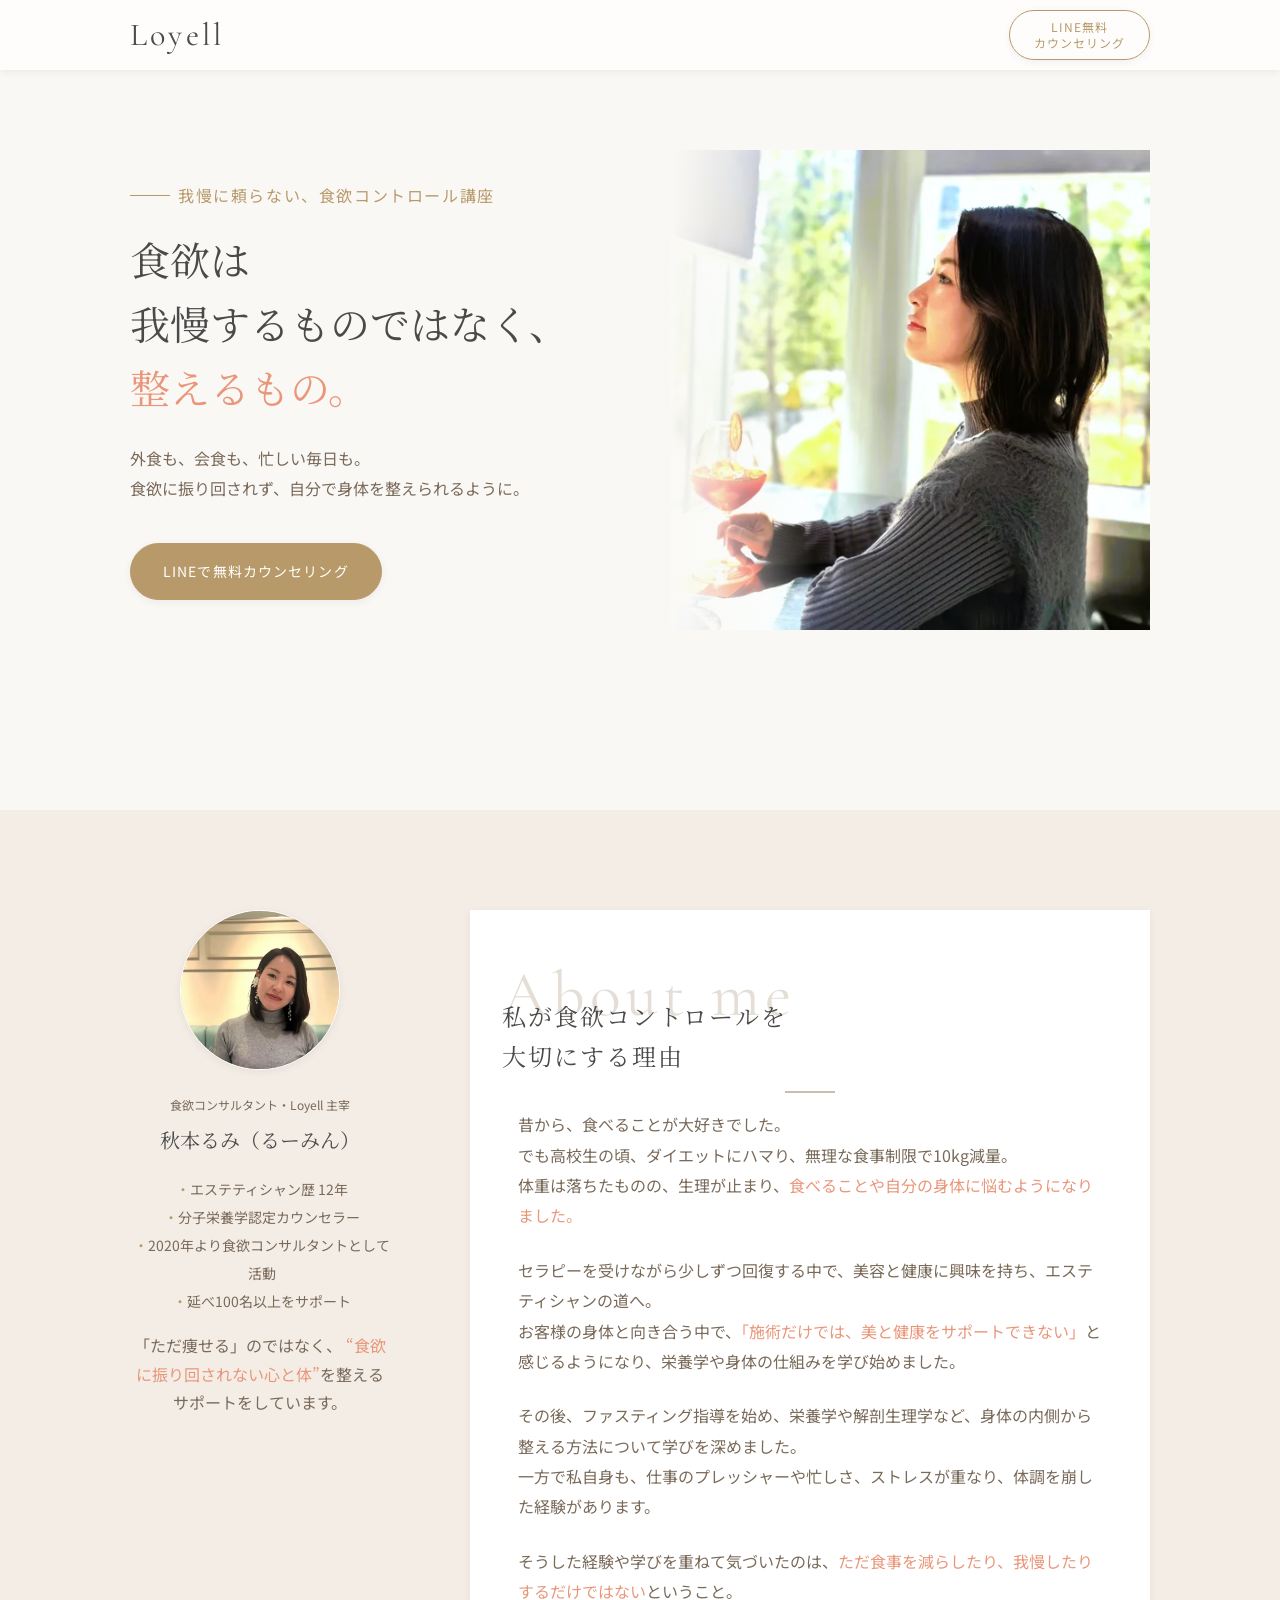
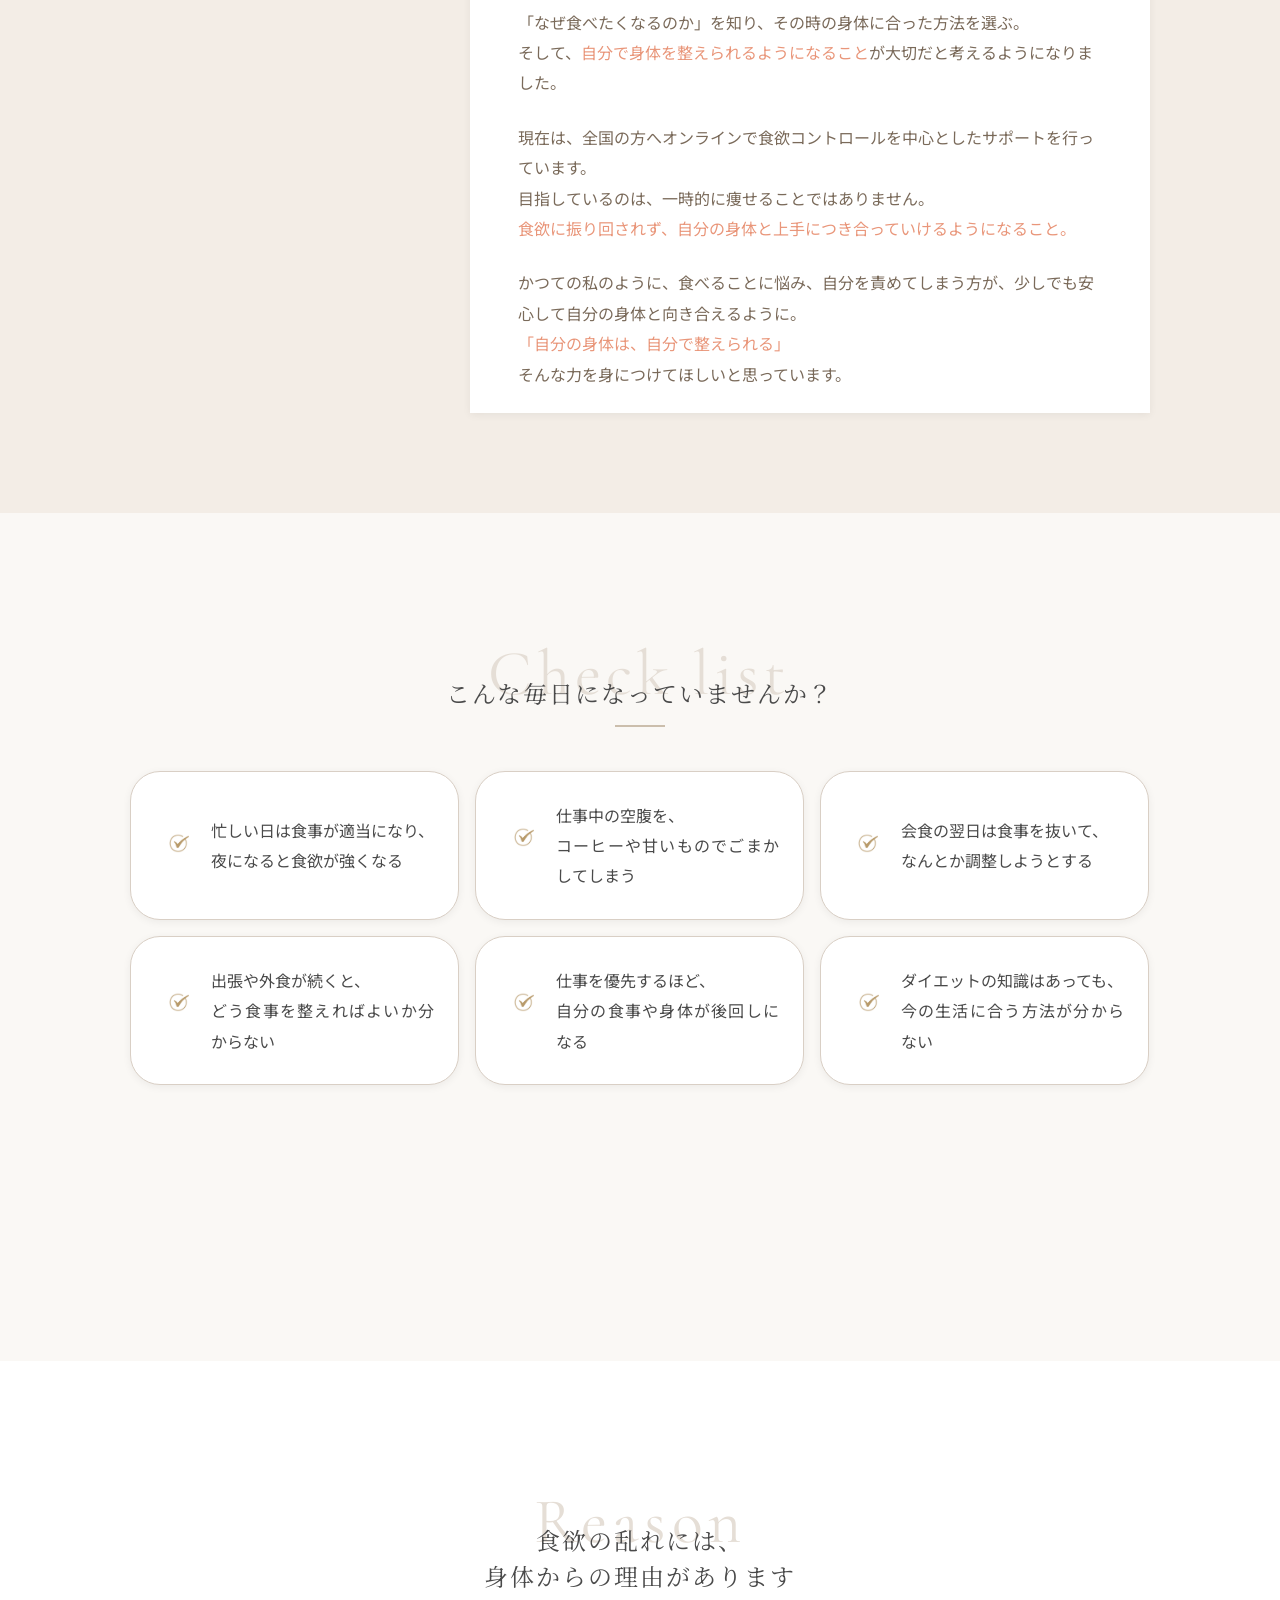
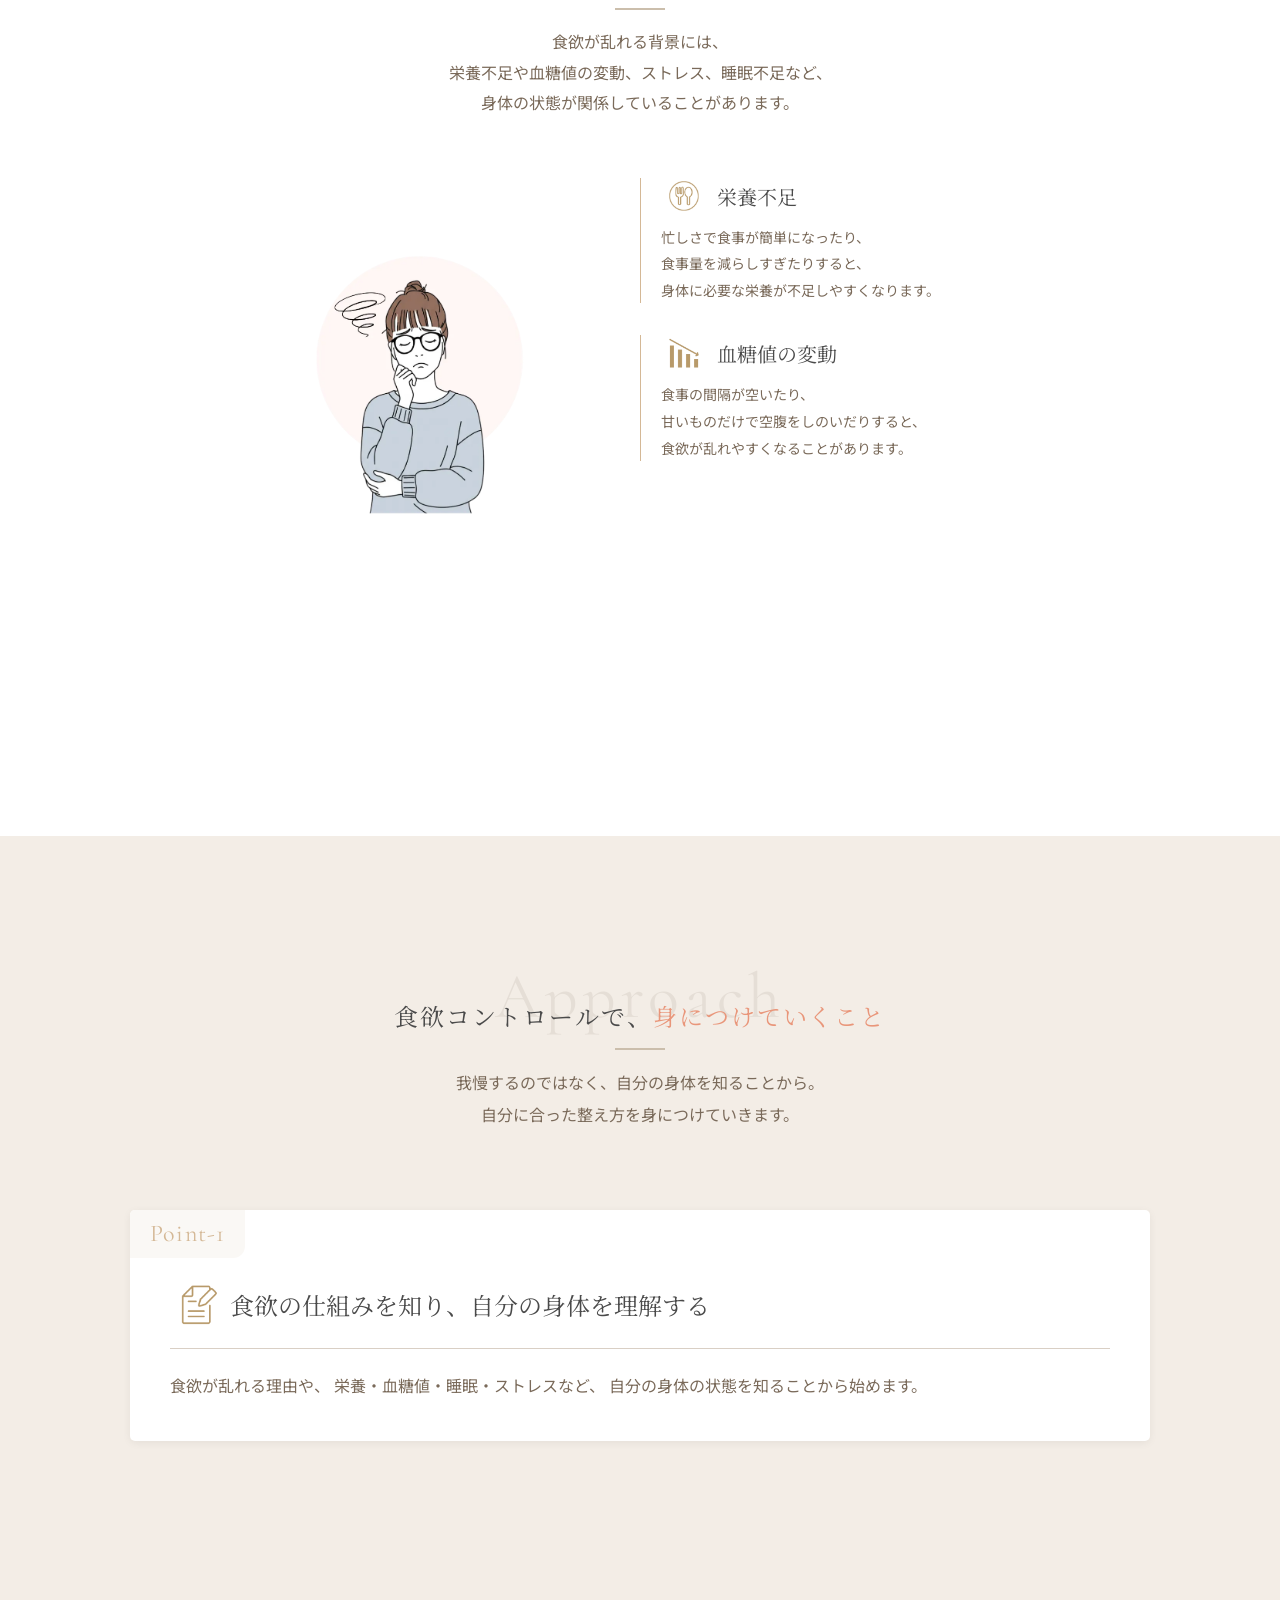
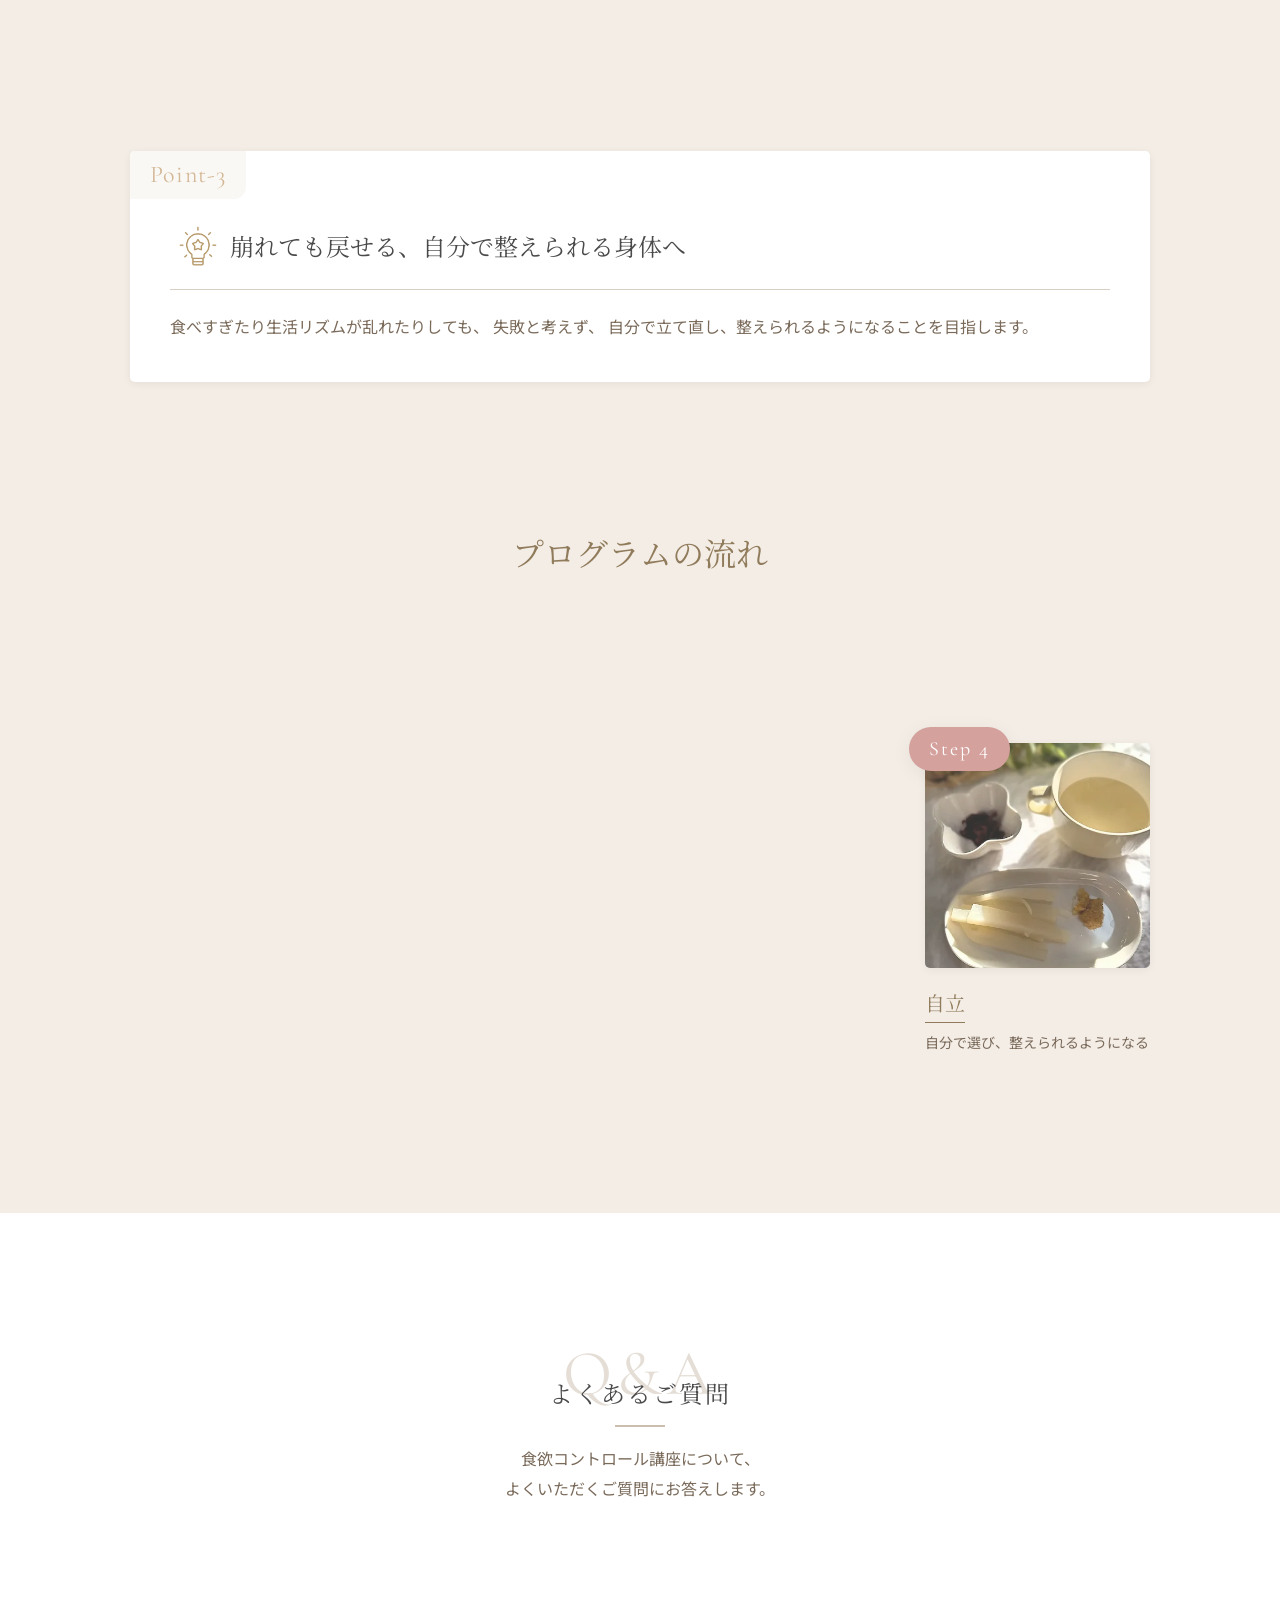
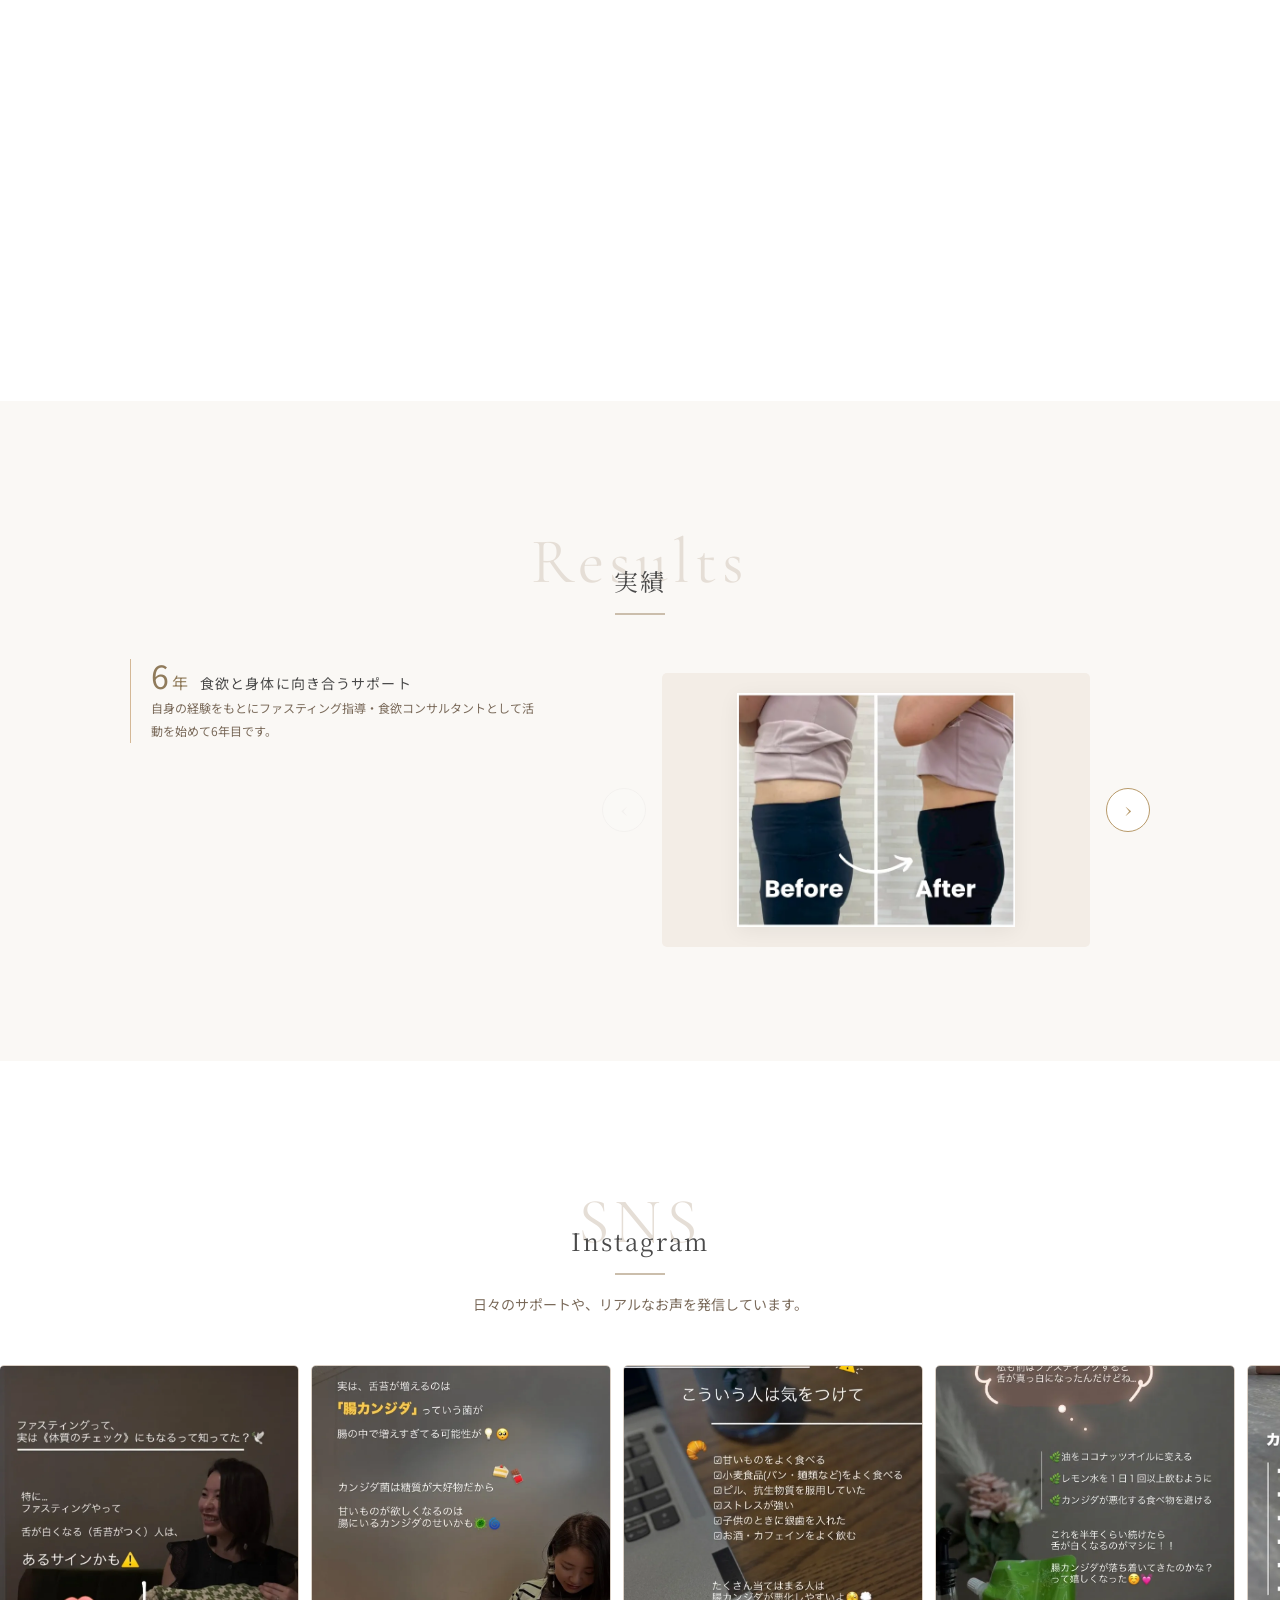
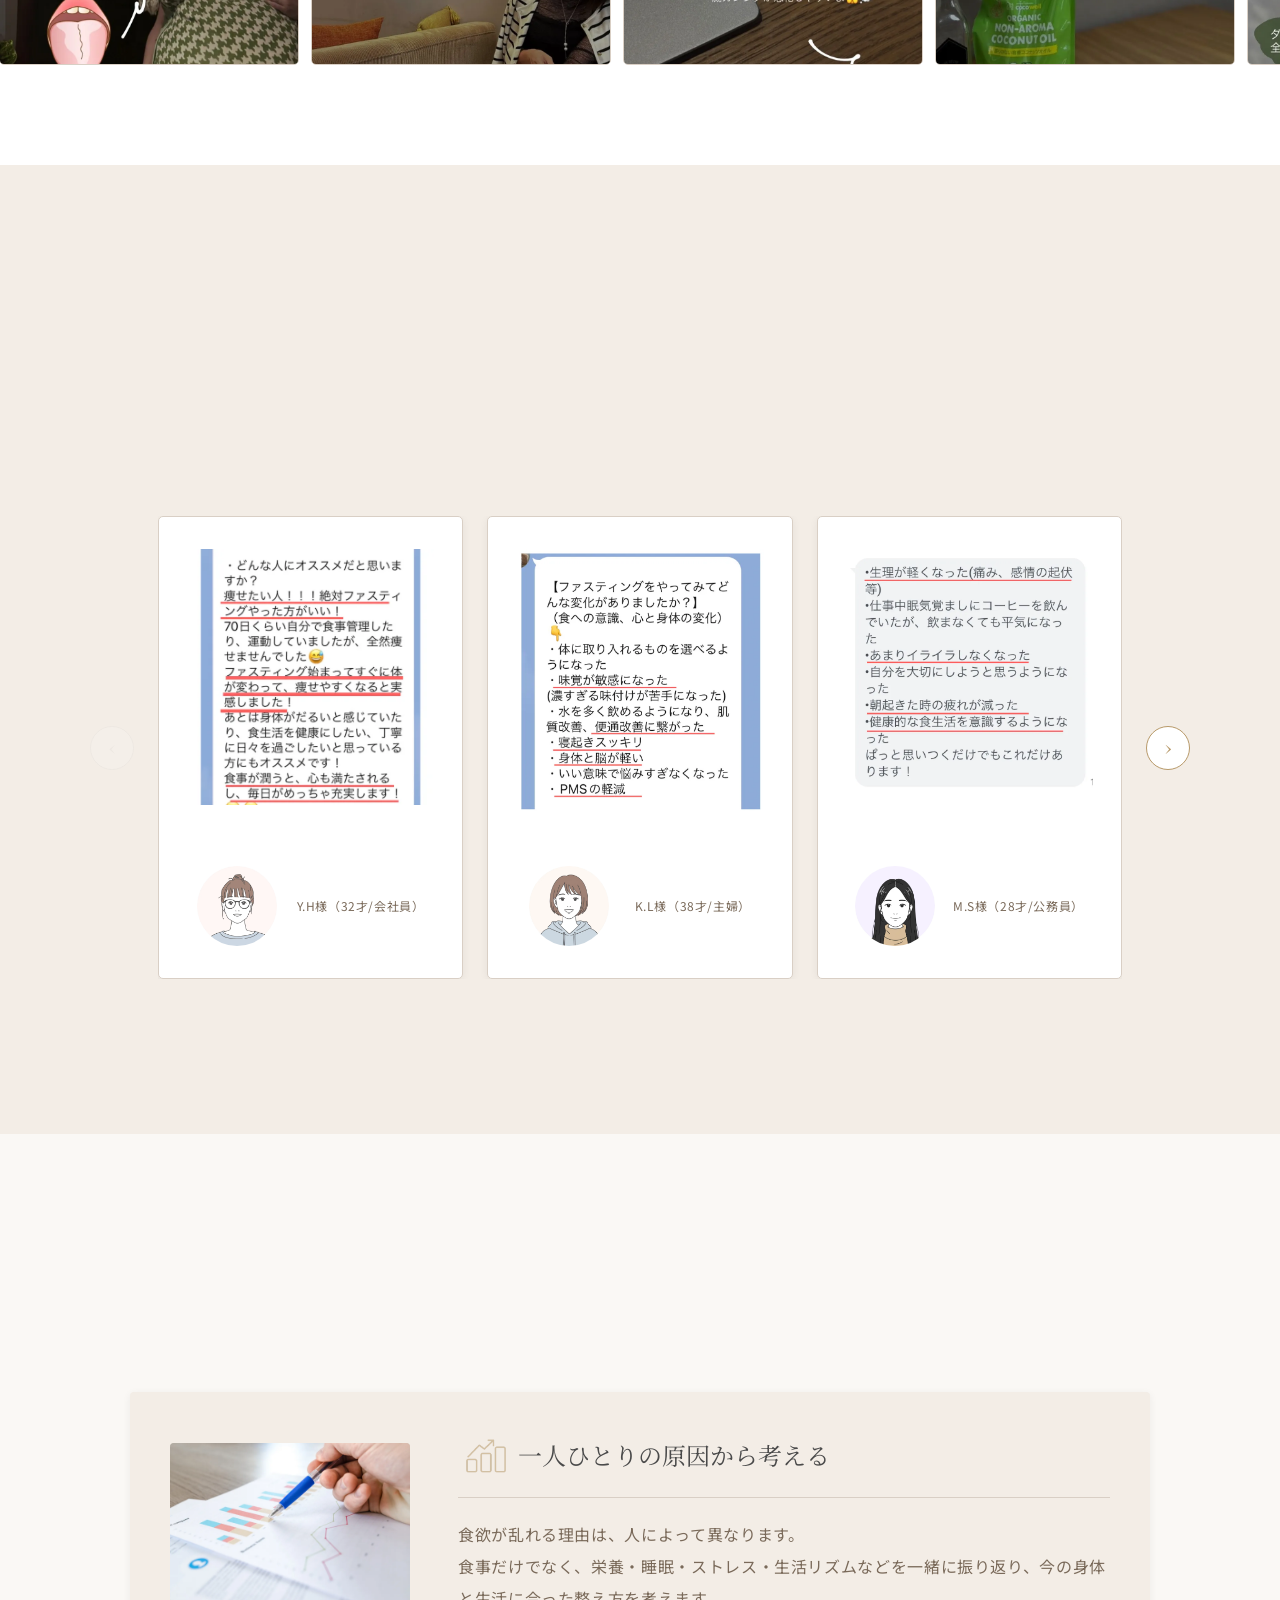
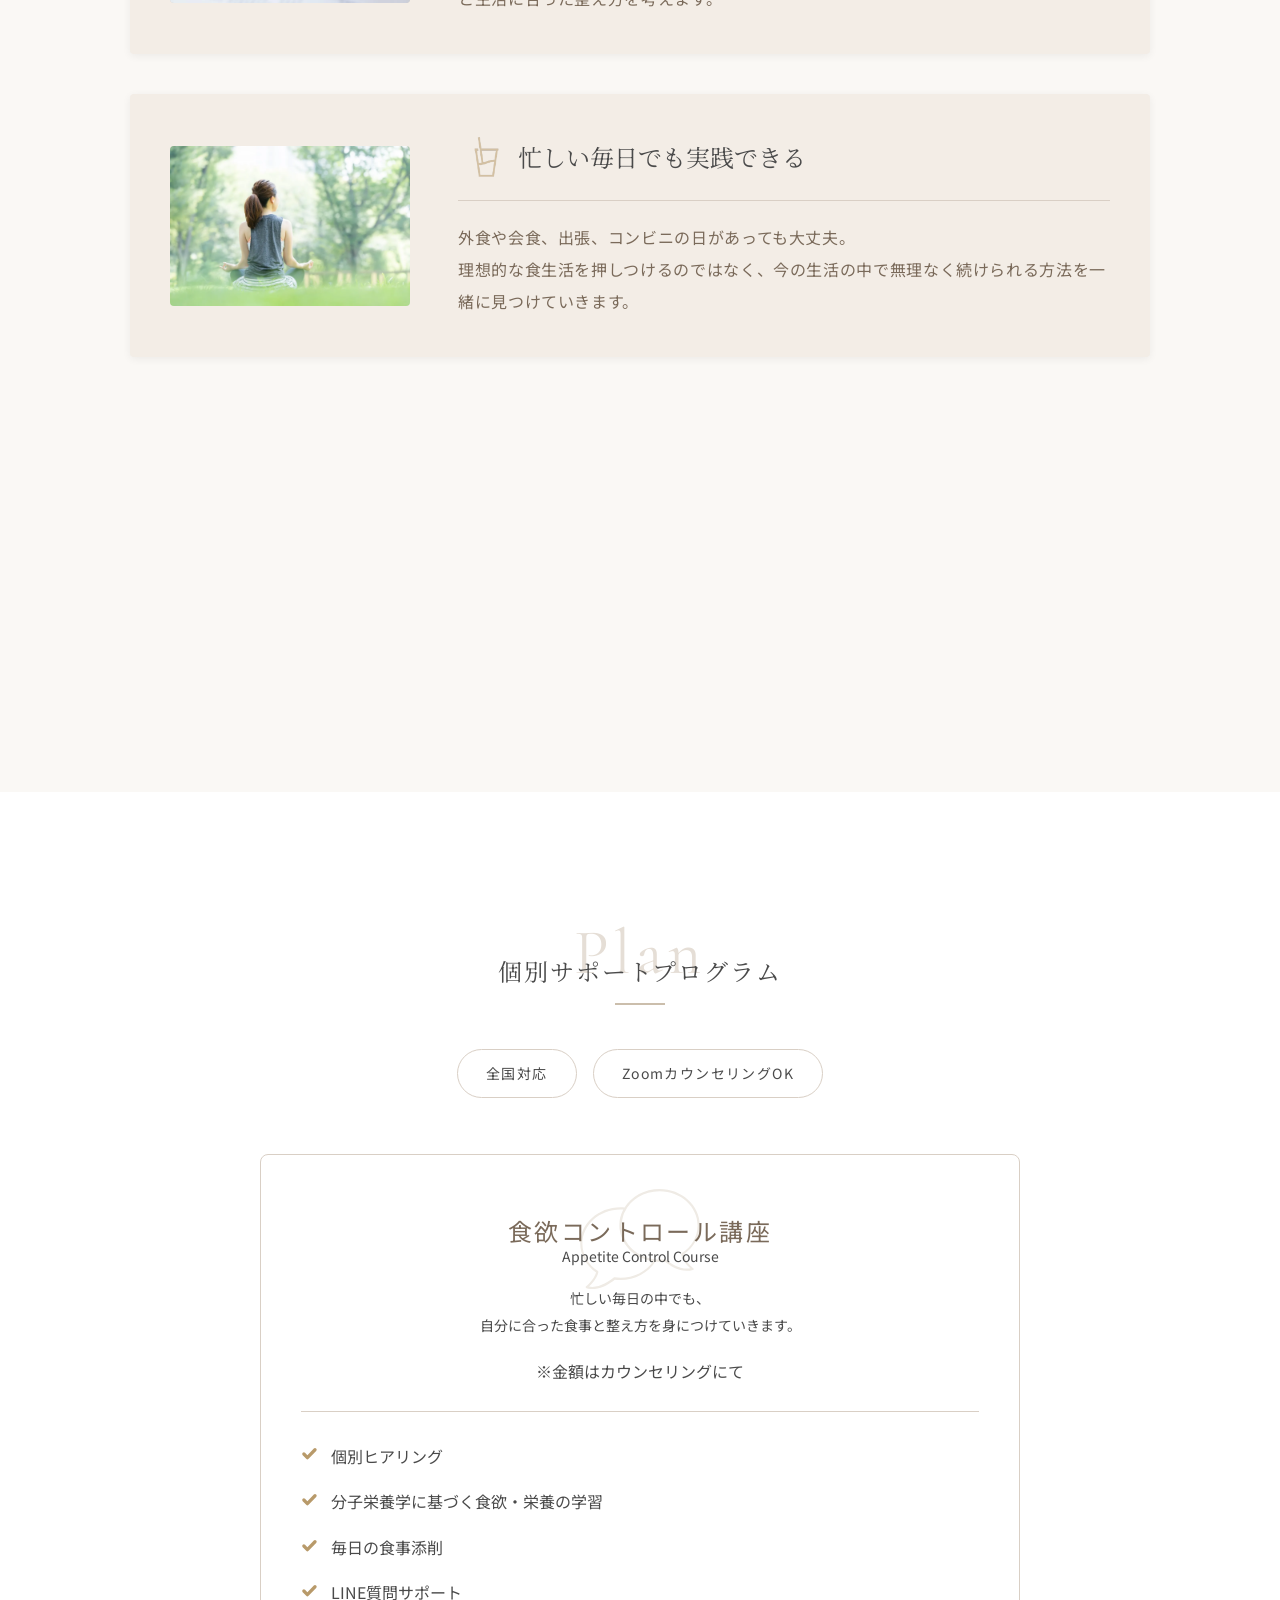
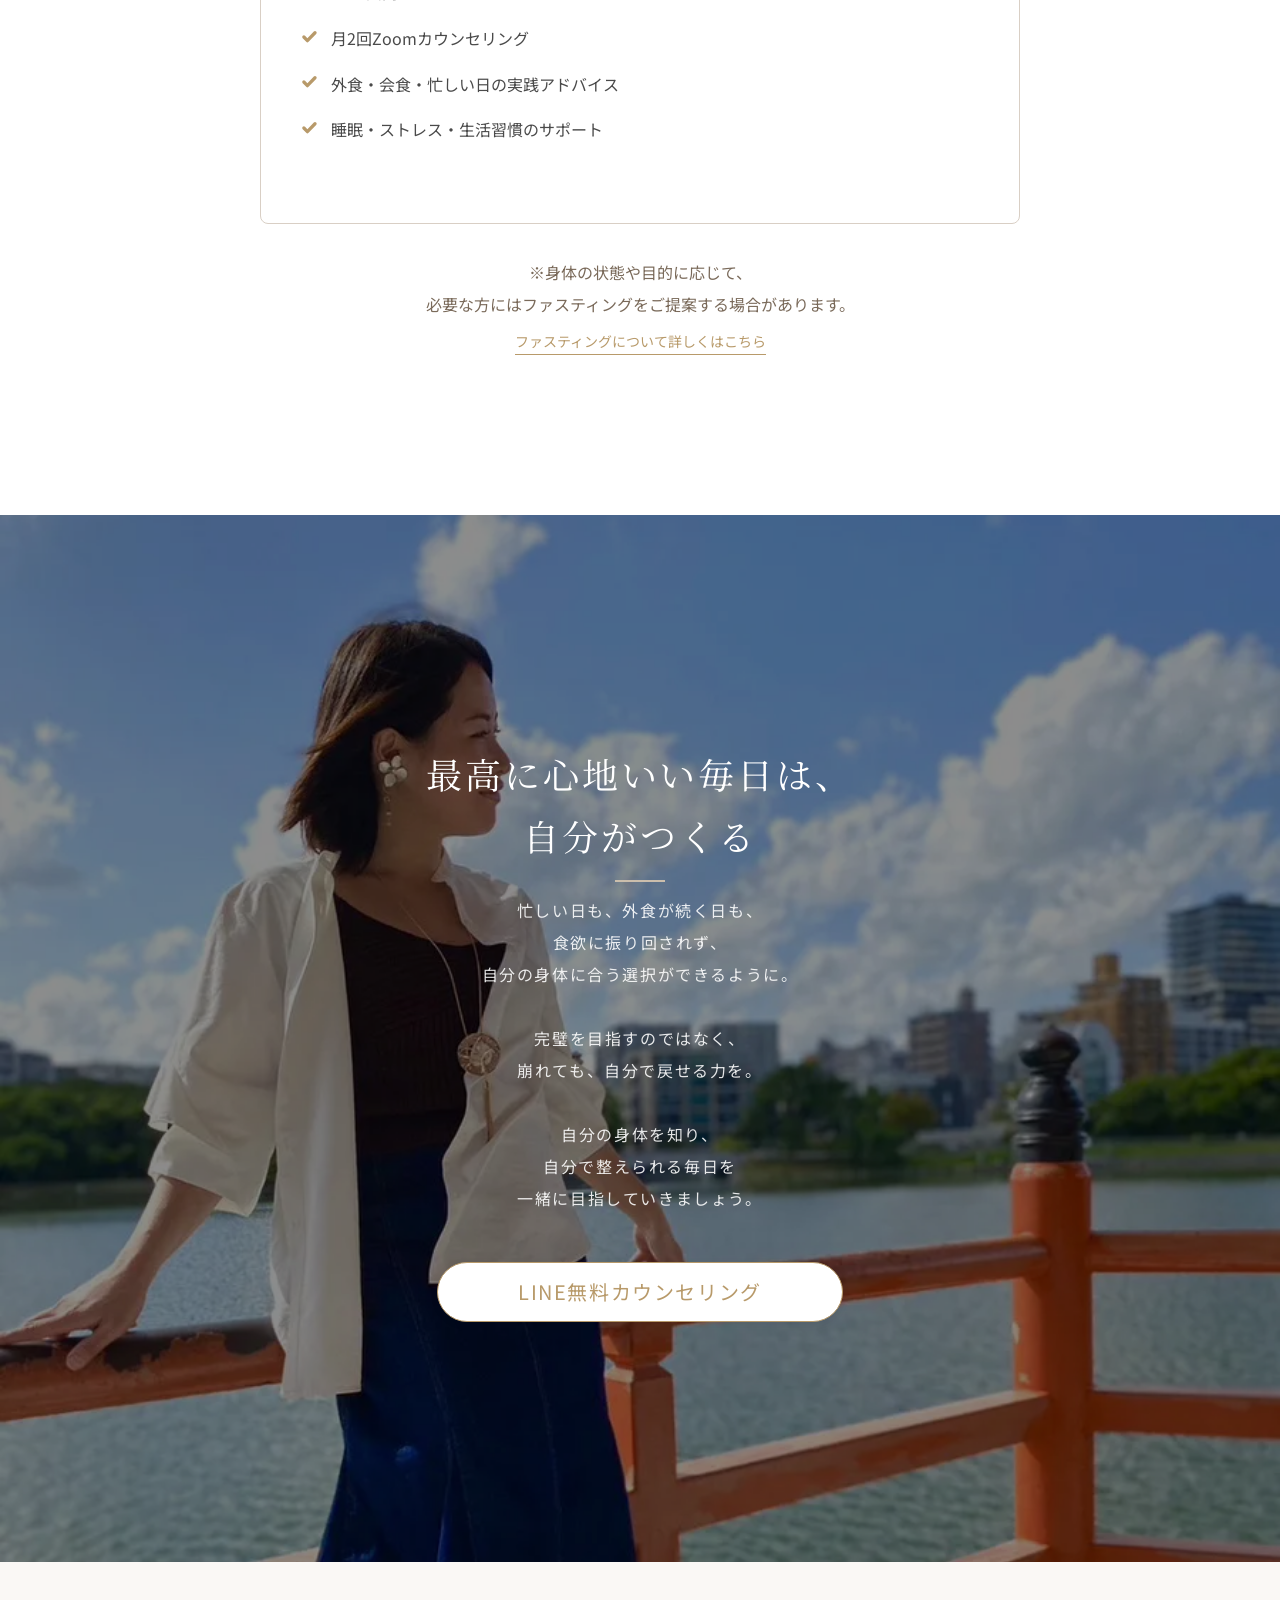
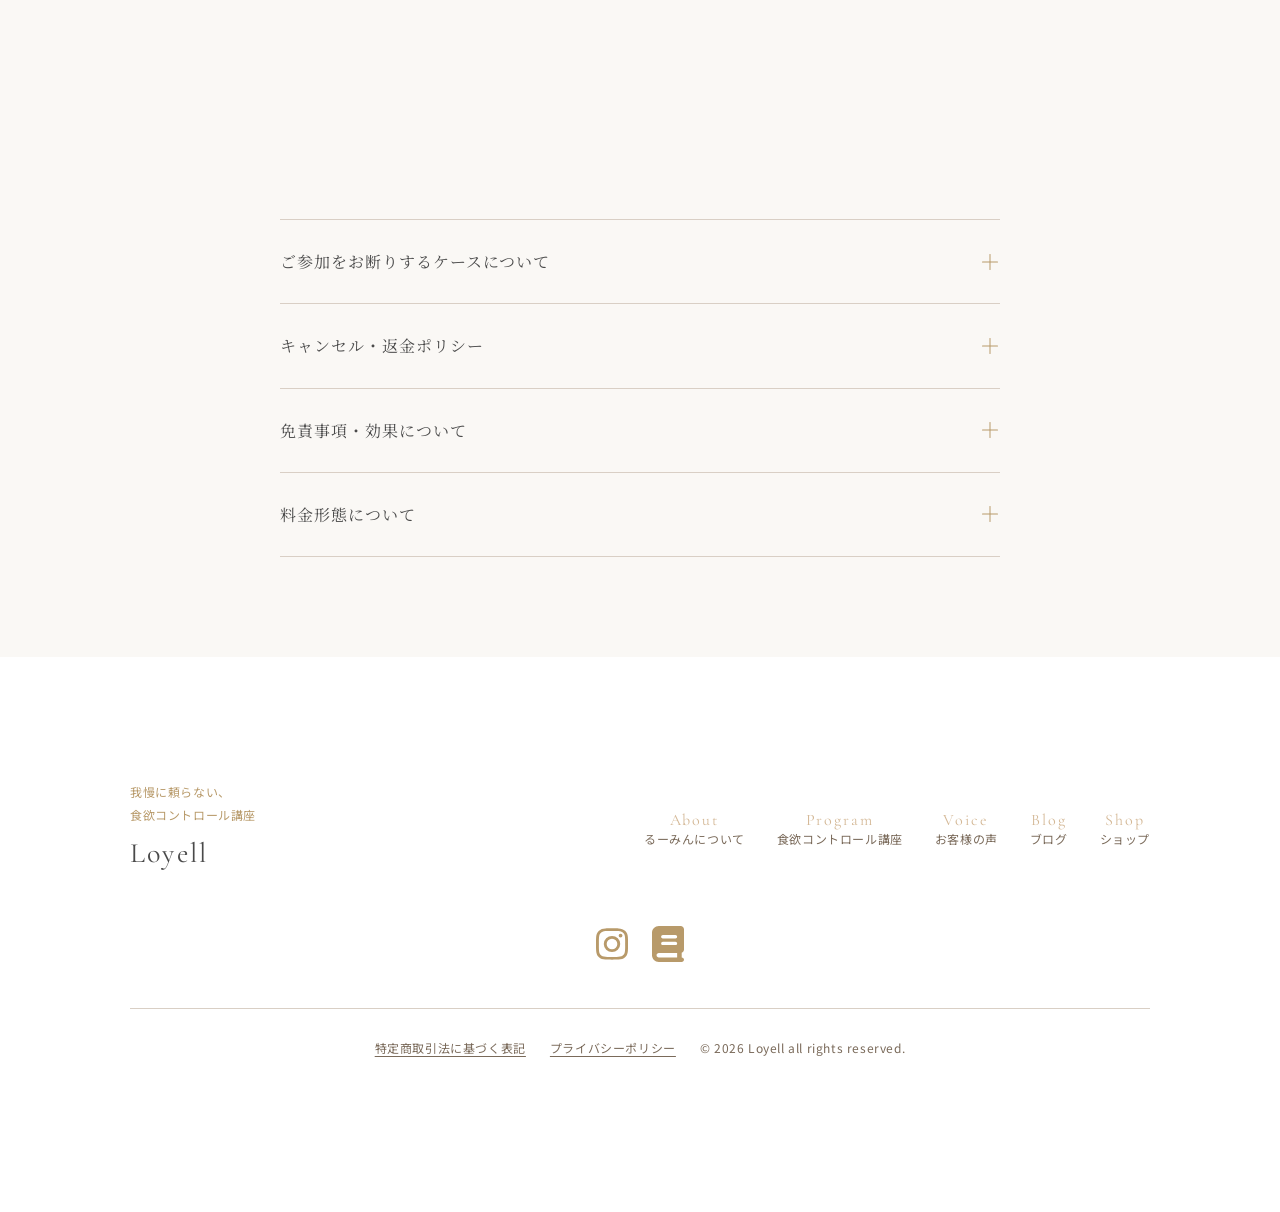
==== commit 7b1d53b5: "食欲コントロール講座LPへリニューアル1" ====
--- a/index.html
+++ b/index.html
@@ -980,10 +980,14 @@
 
       <!-- リード文 -->
       <p class="message__text common__read">
-        「食欲」を整えることは、<br>
-人生の幸福度を上げることに直結しています。<br>
-ご自身の可能性を信じて、<br>最高に心地いい人生を作っていきましょう。
-
+        忙しい日も、外食が続く日も、<br>
+        食欲に振り回されず、<br>
+        自分の身体に合う選択ができるように。<br><br>
+        完璧を目指すのではなく、<br>
+        崩れても、自分で戻せる力を。<br><br>
+        自分の身体を知り、<br>
+        自分で整えられる毎日を<br>
+        一緒に目指していきましょう。
       </p>
 
       <!-- LINEボタン -->
@@ -1130,7 +1134,7 @@
     <!-- ロゴ -->
     <div class="footer__logo-area">
       <a href="#" class="footer__logo">
-        <span class="footer__logo-sub">分子栄養学 ×<br>細胞から整えるファスティング</span>
+        <span class="footer__logo-sub">我慢に頼らない、<br>食欲コントロール講座</span>
         Loyell
       </a>
     </div>
@@ -1146,8 +1150,8 @@
         </li>
         <li class="footer__nav-item">
           <a href="#approach" class="footer__nav-link">
-            <span class="footer__nav-text-en">Approach</span>
-            <span class="footer__nav-text-ja">ファスティングメニュー</span>
+            <span class="footer__nav-text-en">Program</span>
+            <span class="footer__nav-text-ja">食欲コントロール講座</span>
           </a>
         </li>
         <li class="footer__nav-item">
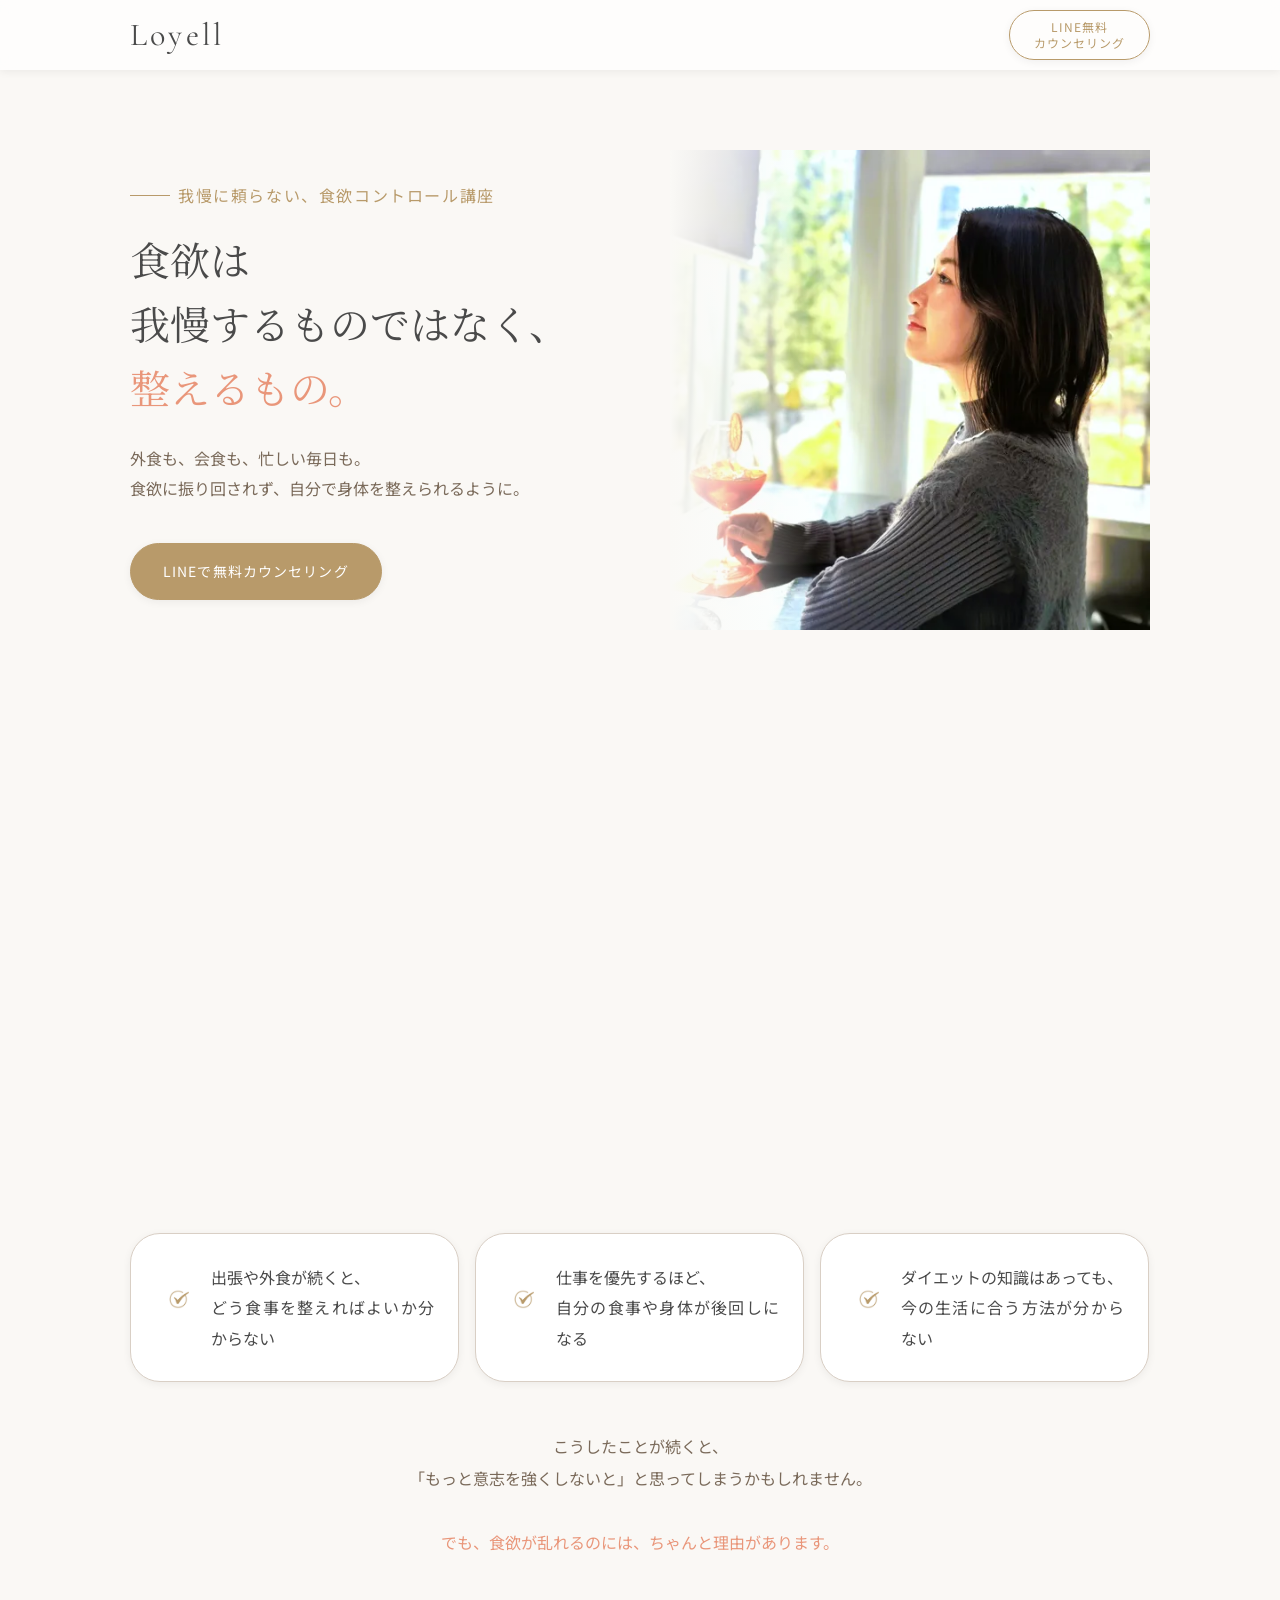
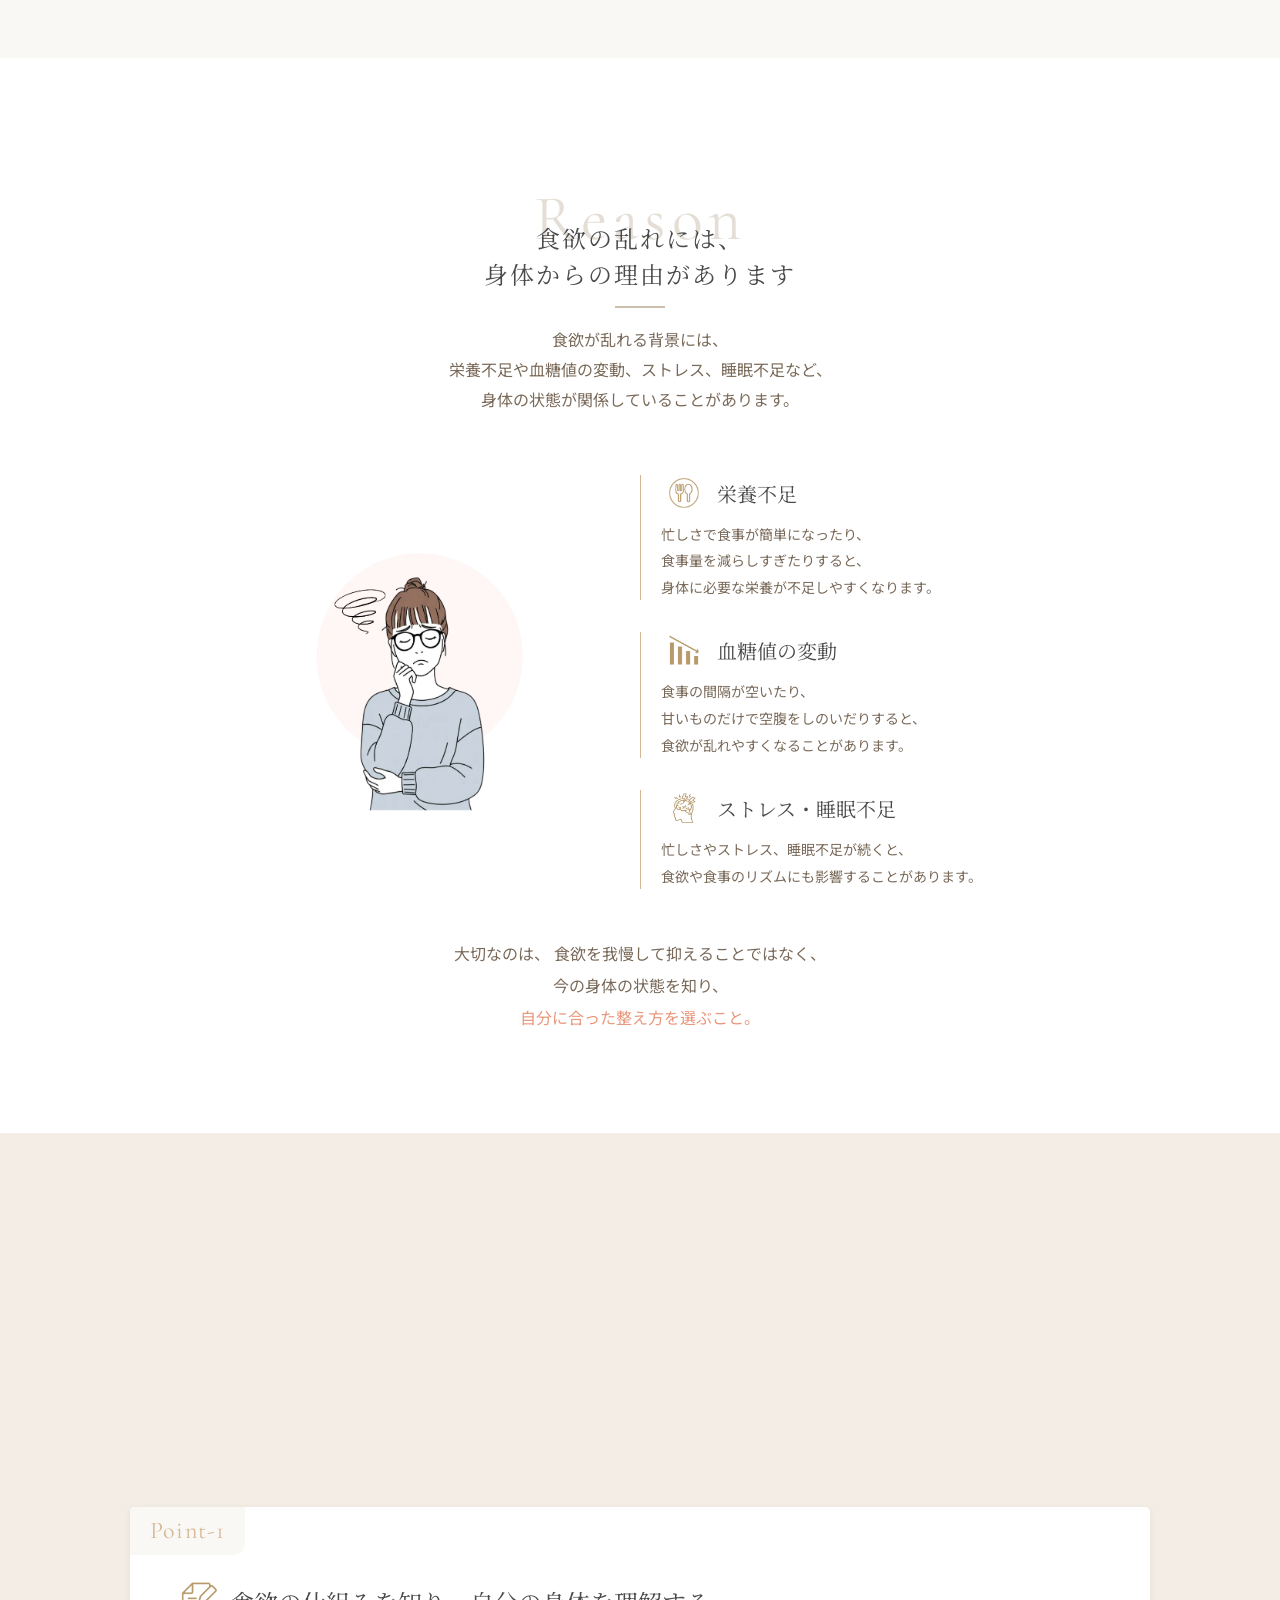
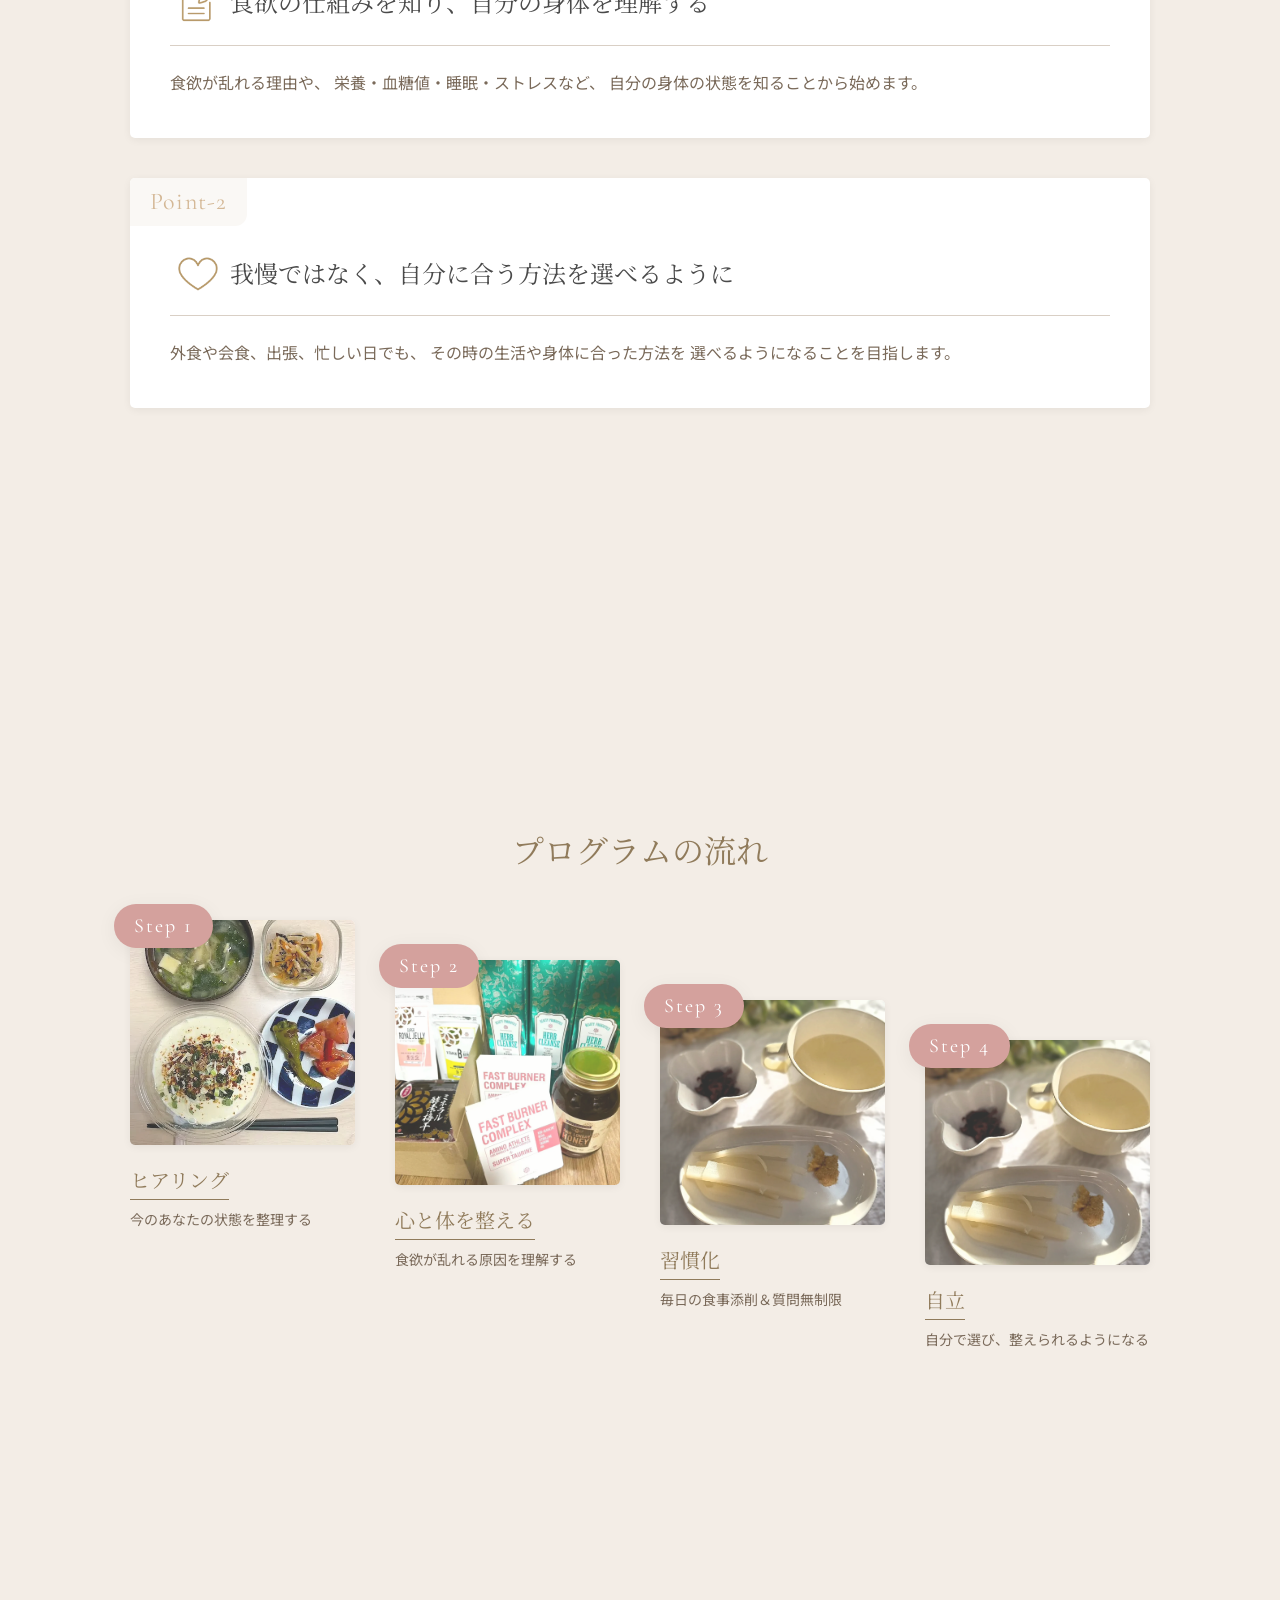
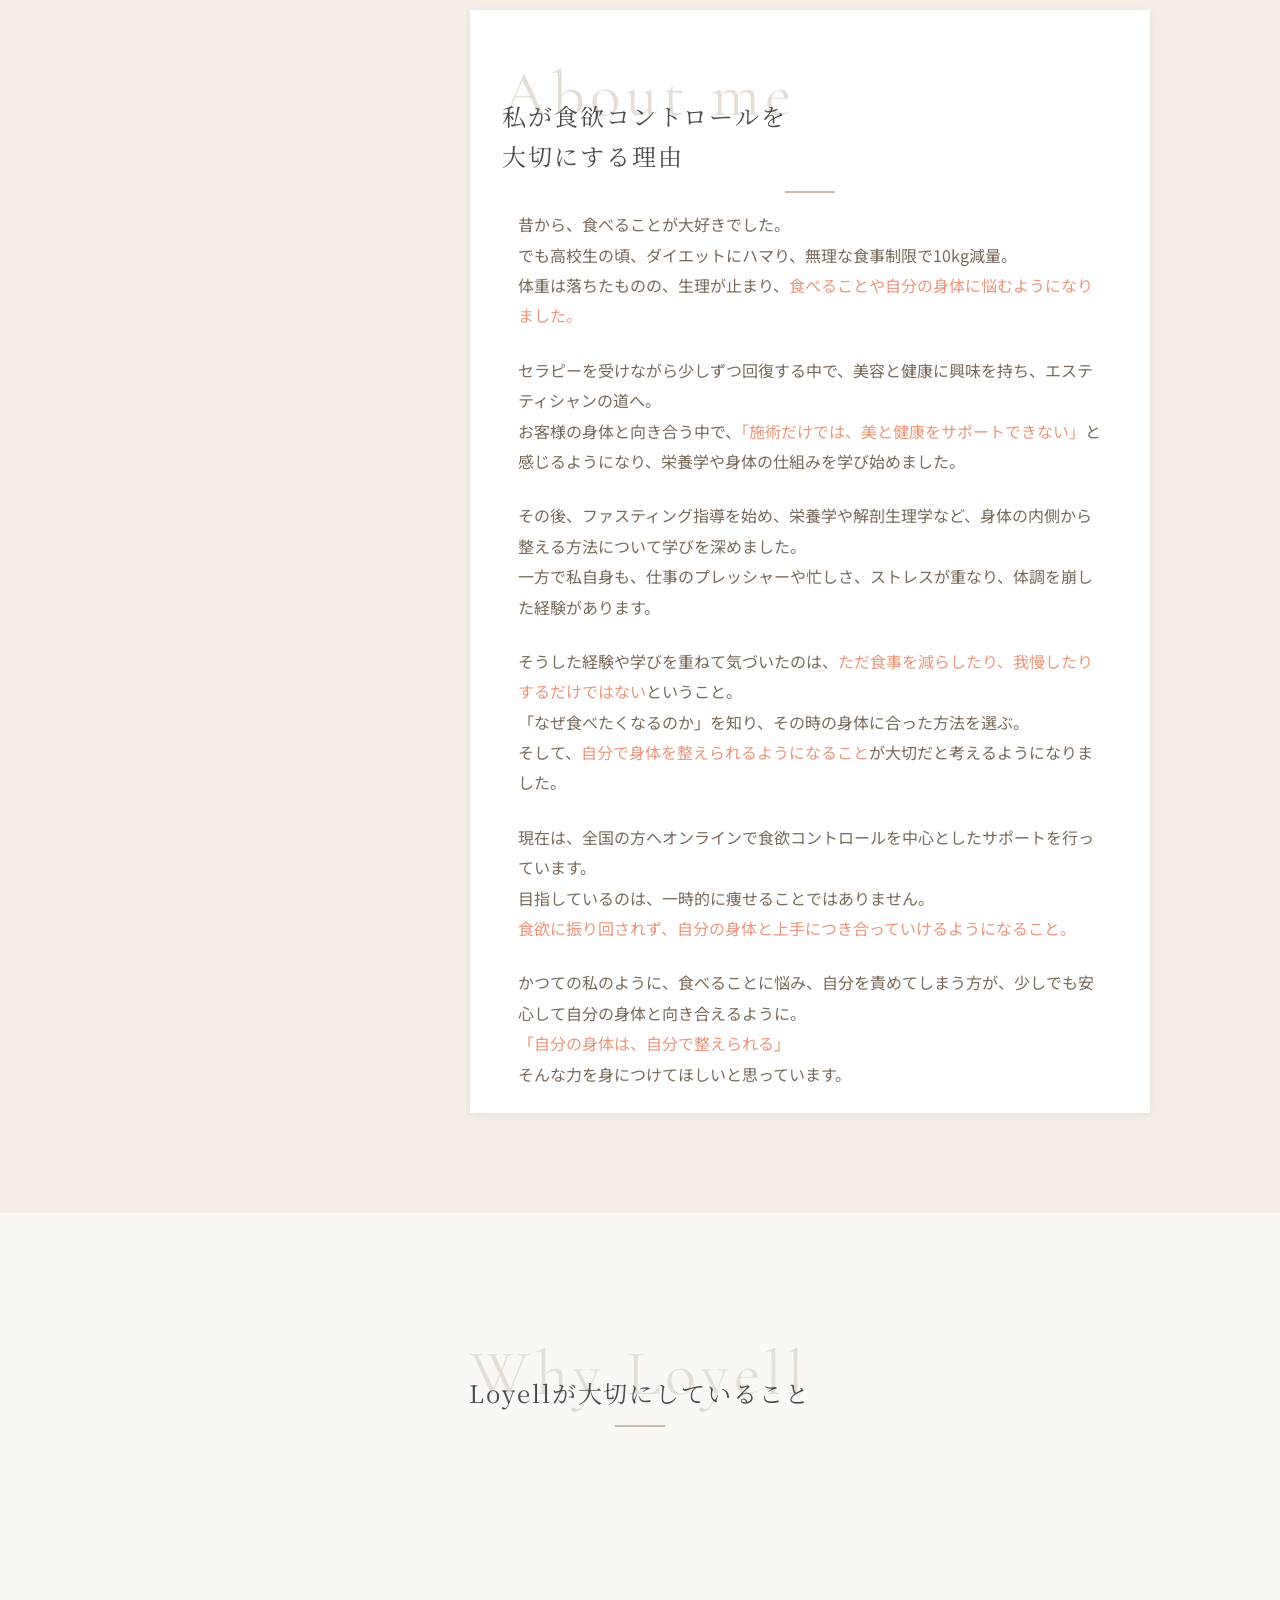
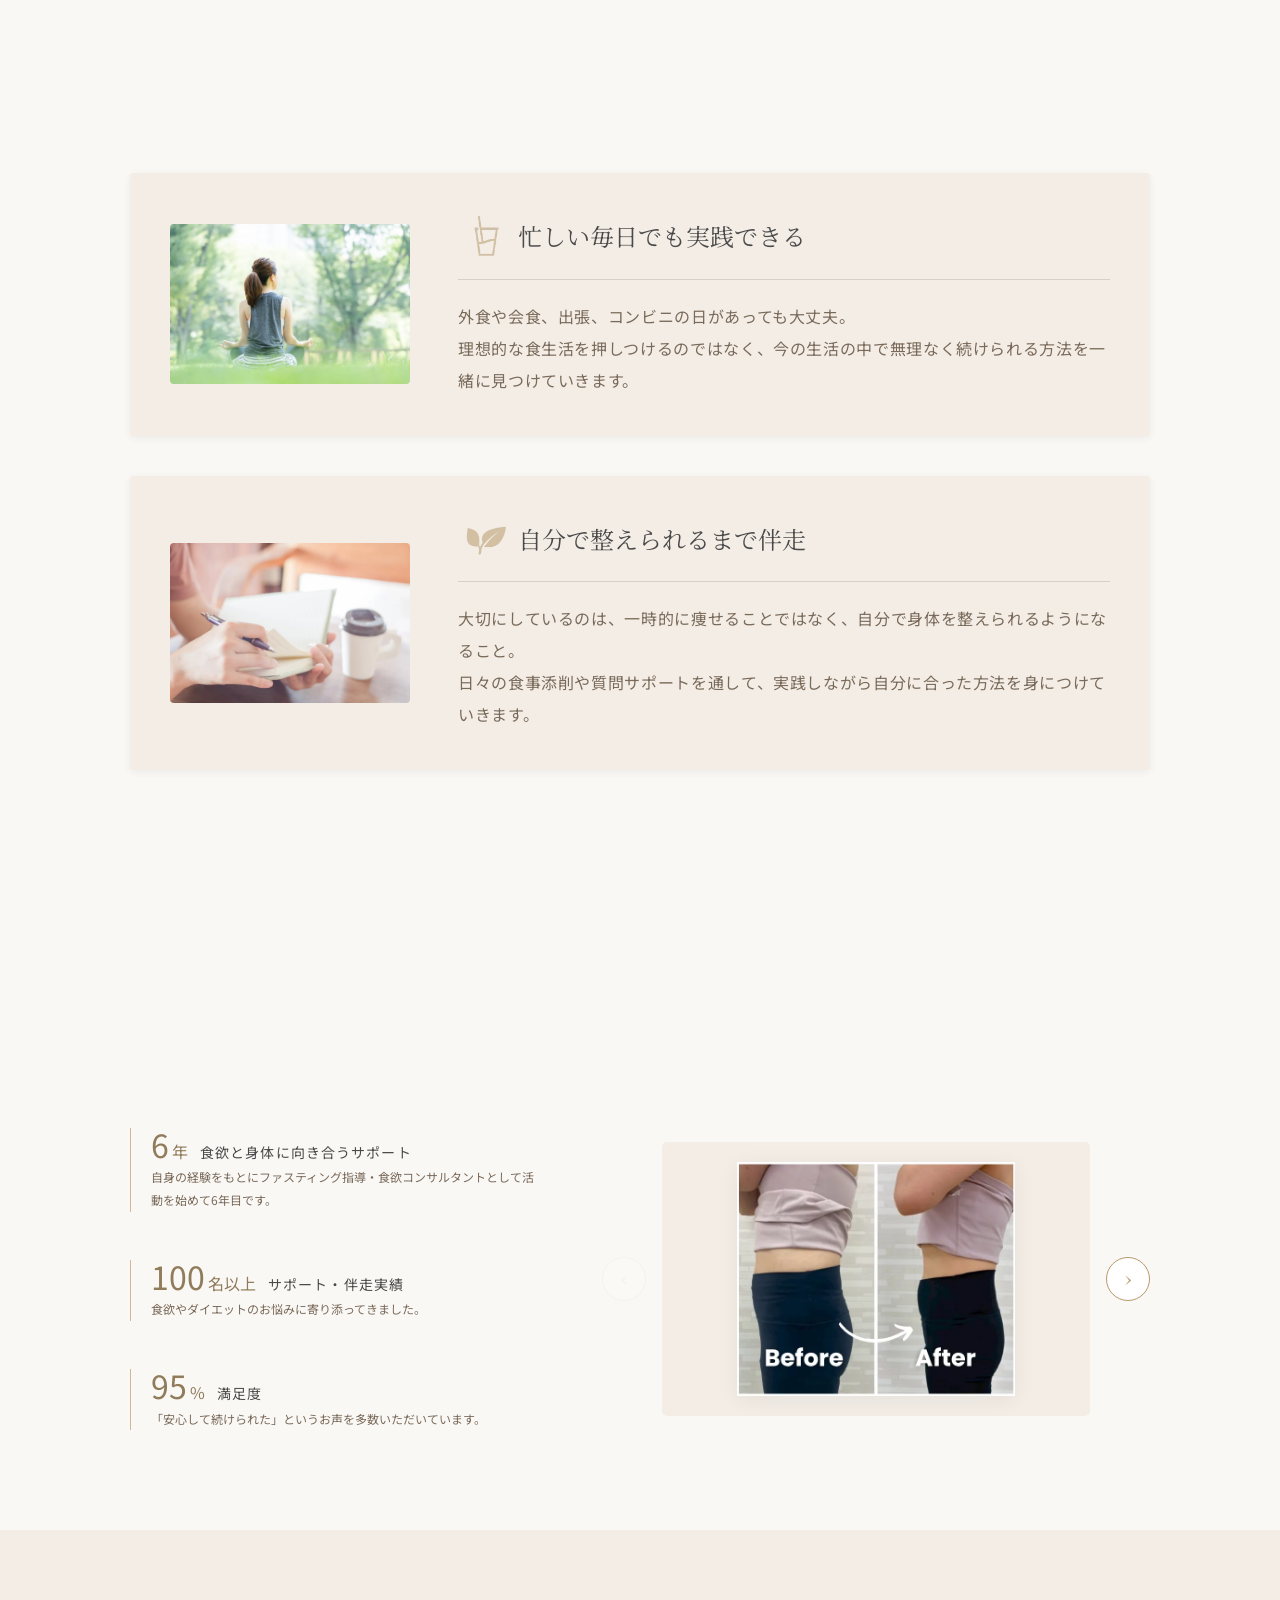
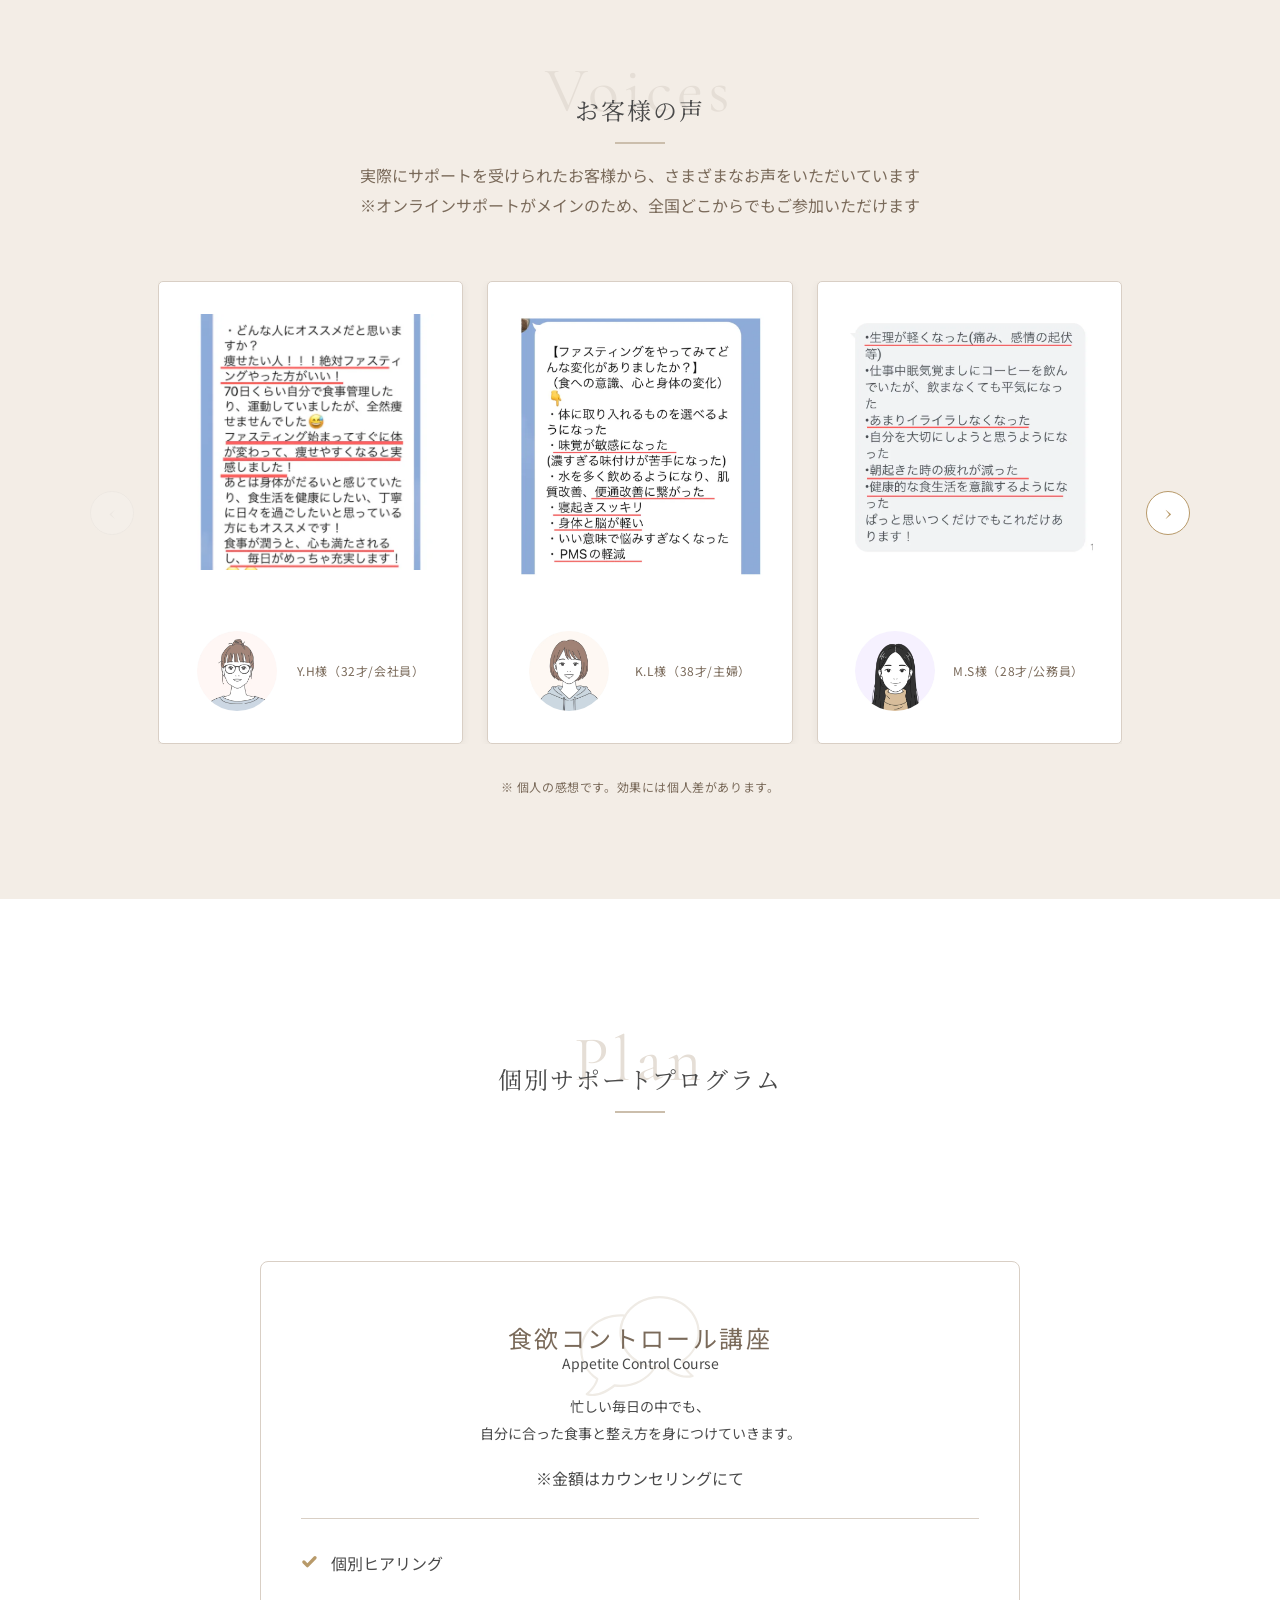
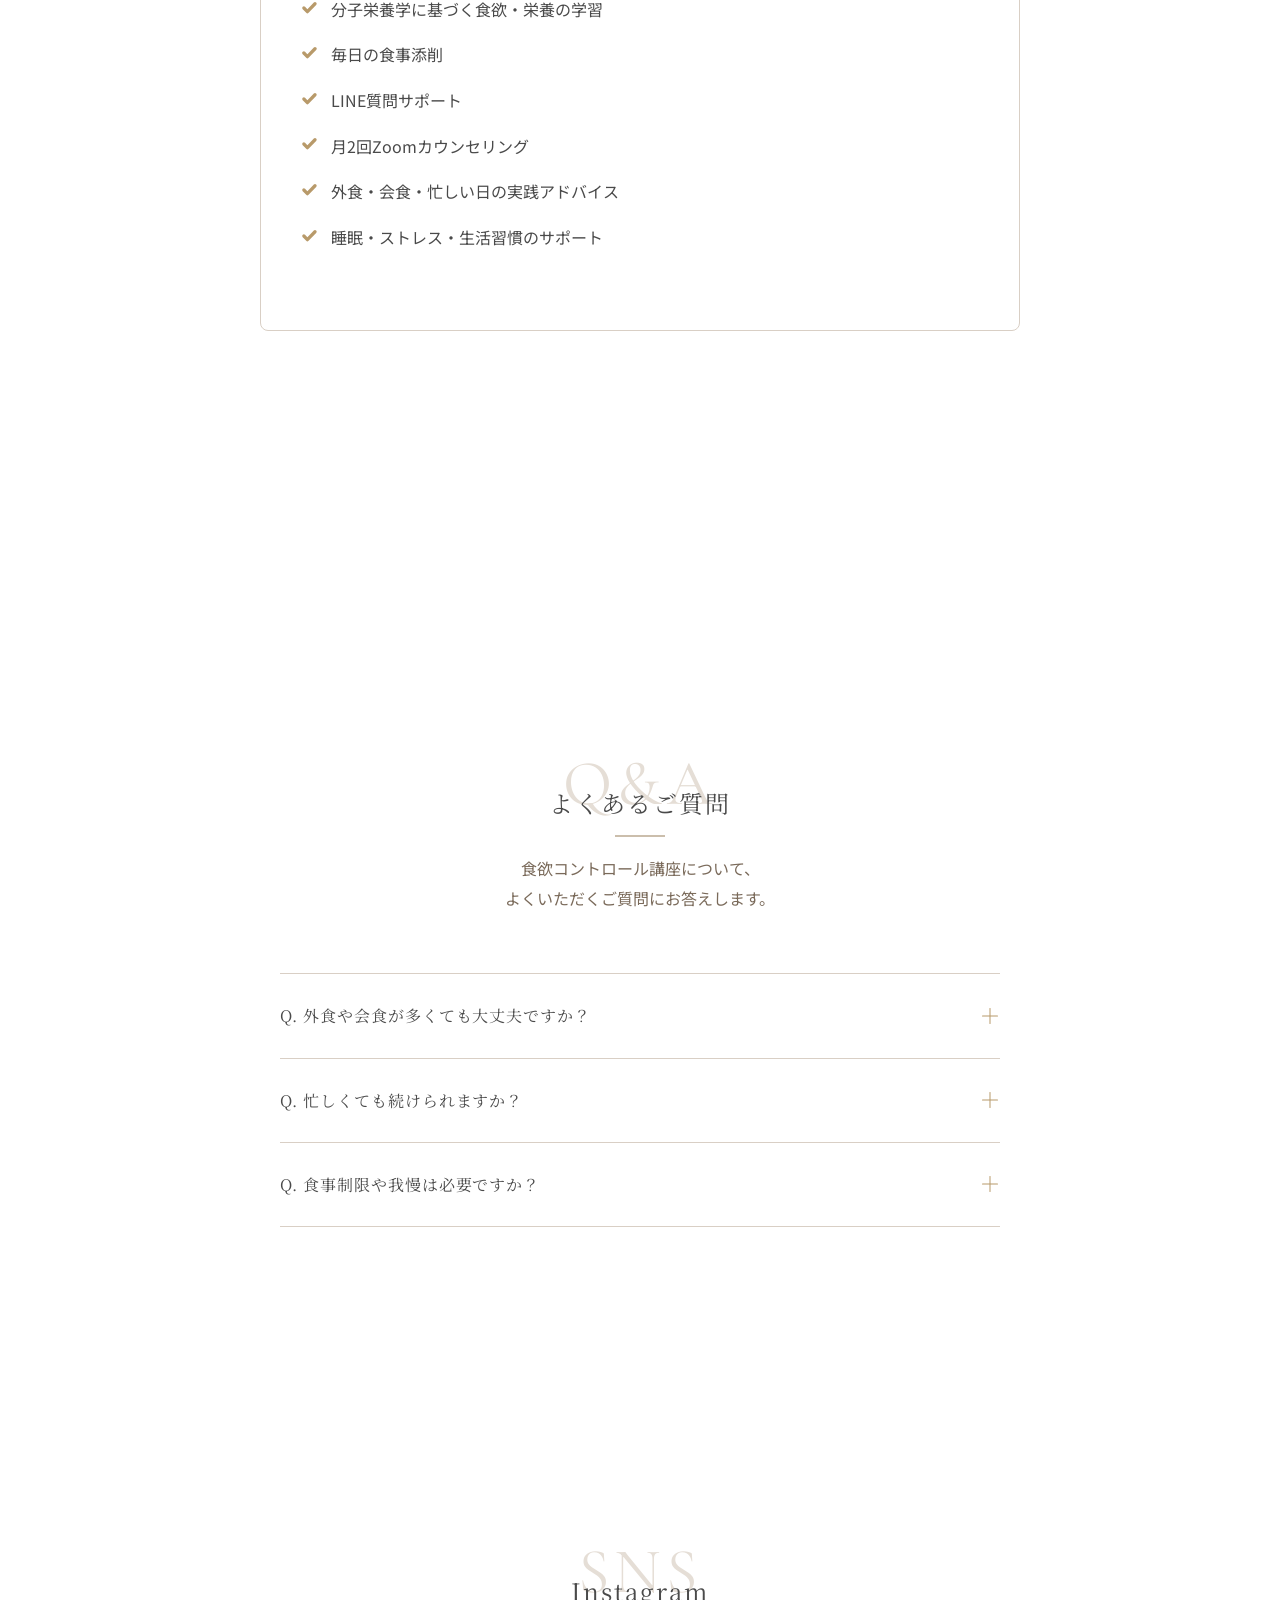
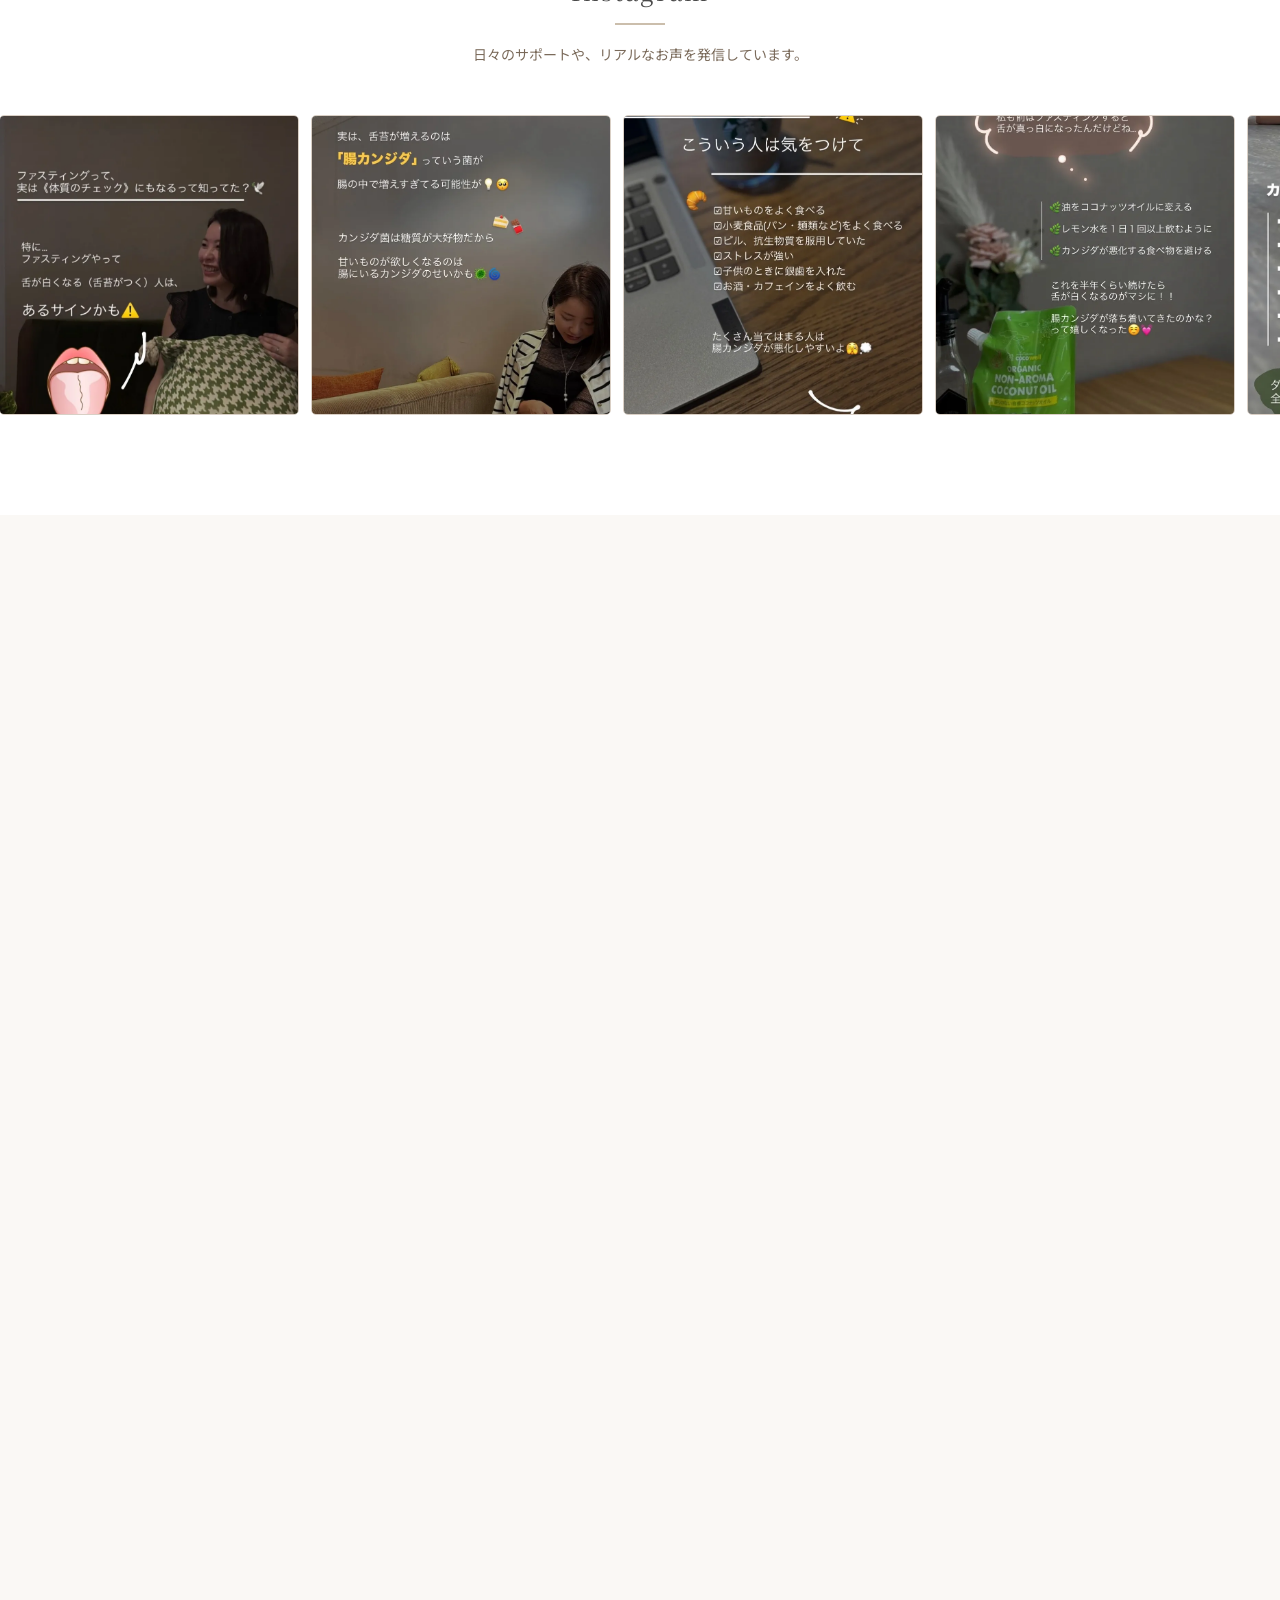
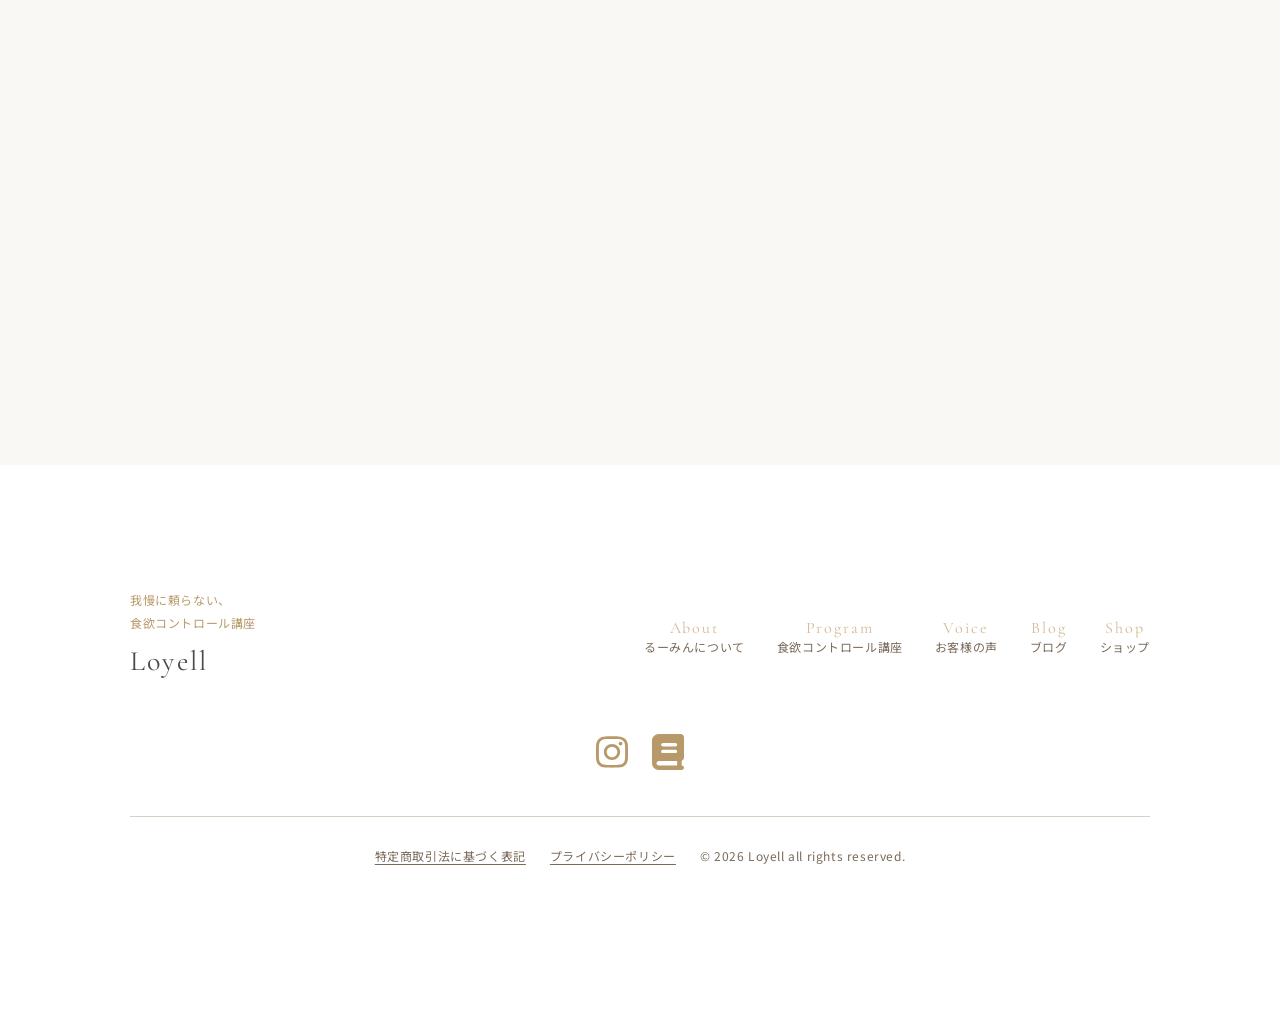
==== commit 6a677524: "食欲コントロール講座LPへリニューアル（並び順変更）" ====
--- a/index.html
+++ b/index.html
@@ -82,7 +82,7 @@
     </div>
   </header>
   <main>
-    <!-- ========================================
+<!-- ========================================
       2.ヒーローセクション
     ======================================== -->
     <section class="hero l-common" id="hero">
@@ -115,6 +115,277 @@
     </section>
 
     <!-- ========================================
+      4.問題提起セクション worries
+    ======================================== -->
+    <section class="worries l-common" id="worries">
+      <div class="worries__inner">
+
+        <!-- セクションタイトル -->
+        <div class="worries__header common__header js-fadeside">
+          <span class="worries__header-title--en common__header-title--en">Check list</span>
+          <h2 class="worries__title common__header-title">こんな毎日になっていませんか？</h2>
+        </div>
+
+
+        <!-- お悩みカードグリッド -->
+        <ul class="worries__grid js-fadeup">
+
+          <!-- カード1 -->
+          <li class="worries__card js-fadeup">
+            <p class="worries__card-text">忙しい日は食事が適当になり、<br>夜になると食欲が強くなる</p>
+          </li>
+
+          <!-- カード2 -->
+          <li class="worries__card js-fadeup">
+            <p class="worries__card-text">仕事中の空腹を、<br>コーヒーや甘いものでごまかしてしまう</p>
+          </li>
+
+          <!-- カード3 -->
+          <li class="worries__card js-fadeup">
+            <p class="worries__card-text">会食の翌日は食事を抜いて、<br>なんとか調整しようとする</p>
+          </li>
+
+          <!-- カード4 -->
+          <li class="worries__card js-fadeup">
+            <p class="worries__card-text">出張や外食が続くと、<br>どう食事を整えればよいか分からない</p>
+          </li>
+
+          <!-- カード5 -->
+          <li class="worries__card js-fadeup">
+            <p class="worries__card-text">仕事を優先するほど、<br>自分の食事や身体が後回しになる</p>
+          </li>
+
+          <!-- カード6 -->
+          <li class="worries__card js-fadeup">
+            <p class="worries__card-text">ダイエットの知識はあっても、<br>今の生活に合う方法が分からない</p>
+          </li>
+
+        </ul>
+       
+        <div class="worries__footer common__footer js-fadeup">
+          <p class="worries__footer-text common__footer-text">
+            こうしたことが続くと、<br>
+            「もっと意志を強くしないと」と思ってしまうかもしれません。<br><br>
+            <strong>でも、食欲が乱れるのには、ちゃんと理由があります。</strong>
+          </p>
+        </div>
+
+      </div>
+    </section>
+
+    <!-- ========================================
+    5.理由セクション reason
+  ======================================== -->
+  <section class="reason l-common js-fadeup" id="reason">
+    <div class="reason__inner wrapper">
+
+      <div class="reason__header common__header js-fadeside">
+
+        <span class="reason__header-title--en common__header-title--en">Reason</span>
+
+        <h2 class="reason__header-title common__header-title">食欲の乱れには、<br>身体からの理由があります</h2>
+
+        <p class="reason__lead common__read">食欲が乱れる背景には、<br>栄養不足や血糖値の変動、ストレス、睡眠不足など、<br>身体の状態が関係していることがあります。</p>
+
+      </div>
+  
+
+      <div class="reason__container">
+
+        <div class="reason__image-area js-fadeup">
+          <img src="images/onayami4.webp" alt="なぜ食べてしまうのか悩む女性のイラスト" class="reason__main-image">
+        </div>
+      
+        <ul class="reason__stats js-fadeup">
+      
+          <li class="reason__stat-item js-fadeup">
+            <div class="reason__stat-body">
+              <h3 class="reason__stat-title common__box-title">栄養不足</h3>
+              <p class="reason__stat-desc">忙しさで食事が簡単になったり、<br>食事量を減らしすぎたりすると、<br>身体に必要な栄養が不足しやすくなります。</p>
+            </div>
+          </li>
+      
+          <li class="reason__stat-item js-fadeup">
+            <div class="reason__stat-body">
+              <h3 class="reason__stat-title reason__stat-title--item2 common__box-title">血糖値の変動</h3>
+              <p class="reason__stat-desc">食事の間隔が空いたり、<br>甘いものだけで空腹をしのいだりすると、<br>食欲が乱れやすくなることがあります。</p>
+            </div>
+          </li>
+      
+          <li class="reason__stat-item js-fadeup">
+            <div class="reason__stat-body">
+              <h3 class="reason__stat-title reason__stat-title--item3 common__box-title">ストレス・睡眠不足</h3>
+              <p class="reason__stat-desc">忙しさやストレス、睡眠不足が続くと、<br>食欲や食事のリズムにも影響することがあります。</p>
+            </div>
+          </li>
+      
+        </ul>
+      
+      </div>
+  
+      <div class="reason__footer common__footer js-fadeup">
+        <p class="reason__footer-text common__footer-text">
+          大切なのは、
+          食欲を我慢して抑えることではなく、<br>
+          今の身体の状態を知り、<br>
+          <strong>自分に合った整え方を選ぶこと。</strong>
+        </p>
+      </div>
+    </div>
+  </section>  
+
+  <!-- ========================================
+  6.アプローチ＆流れセクション approach
+======================================== -->
+  <section class="approach l-common" id="approach">
+    <div class="approach__inner wrapper">
+
+      <div class="approach__header common__header js-fadeside">
+        <span class="approach__header-title--en common__header-title--en">Approach</span>
+        <h2 class="approach__title common__header-title">
+          食欲コントロールで、<strong>身につけていくこと</strong></h2>
+        <p class="approach__lead common__read">
+          我慢するのではなく、自分の身体を知ることから。<br>
+          自分に合った整え方を身につけていきます。
+        </p>
+      </div>
+
+      <ul class="approach__list">
+
+        <!-- アプローチ 01 -->
+        <li class="approach__item js-fadeup">
+          <span class="approach__item-step common__box-num">Point-1</span>
+
+          <!-- 右：テキスト -->
+          <div class="approach__item-body">
+            <h3 class="common__box-title approach__flow-card-title approach__flow-card-title--item1">
+              食欲の仕組みを知り、自分の身体を理解する
+            </h3>
+            <p class="approach__item-desc">
+              食欲が乱れる理由や、
+              栄養・血糖値・睡眠・ストレスなど、
+              自分の身体の状態を知ることから始めます。
+            </p>
+          </div>
+        </li>
+
+        <!-- アプローチ 02 -->
+        <li class="approach__item js-fadeup">
+          <span class="approach__item-step common__box-num">Point-2</span>
+
+          <!-- 右：テキスト -->
+          <div class="approach__item-body">
+            <h3 class="common__box-title approach__flow-card-title approach__flow-card-title--item2">
+              我慢ではなく、自分に合う方法を選べるように
+            </h3>
+            <p class="approach__item-desc">
+              外食や会食、出張、忙しい日でも、
+              その時の生活や身体に合った方法を
+              選べるようになることを目指します。
+            </p>
+          </div>
+        </li>
+
+
+        <!-- アプローチ 03 -->
+        <li class="approach__item js-fadeup">
+          <span class="approach__item-step common__box-num">Point-3</span>
+
+          <div class="approach__item-body">
+            <h3 class="common__box-title approach__flow-card-title approach__flow-card-title--item3">
+              崩れても戻せる、自分で整えられる身体へ
+            </h3>
+            <p class="approach__item-desc">
+              食べすぎたり生活リズムが乱れたりしても、
+              失敗と考えず、
+              自分で立て直し、整えられるようになることを目指します。
+            </p>
+          </div>
+        </li>
+
+
+      </ul>
+
+      <div class="approach__flow js-fadeup">
+
+        <!-- 背景の線 -->
+        <div class="approach__flow-bg-line">
+          <img src="images/line.svg" alt="背景の線のイラスト">
+        </div>
+
+        <!-- 流れの見出し -->
+        <h3 class="approach__flow-title">プログラムの流れ</h3>
+
+        <!-- 流れカード4枚（横並び） -->
+        <div class="approach__flow-cards">
+
+          <!-- Step 1：ヒアリング -->
+          <div class="approach__flow-card js-fadeup">
+            <div class="approach__flow-card-image">
+              <picture>
+                <source media="(max-width: 767px)" srcset="images/fasting1-sp.webp">
+                <img src="images/fasting1.webp" alt="ヒアリングのイメージ" width="420" height="420" loading="lazy">
+              </picture>
+              <div class="approach__flow-card-overlay"></div>
+            </div>
+            <p class="approach__flow-card-day">Step 1</p>
+
+            <h4 class="approach__flow-card-name">ヒアリング</h4>
+            <p class="approach__flow-card-desc">今のあなたの状態を整理する</p>
+          </div>
+
+          <!-- Step 2：心と体を整える -->
+          <div class="approach__flow-card js-fadeup">
+            <div class="approach__flow-card-image">
+              <picture>
+                <source media="(max-width: 767px)" srcset="images/fasting2-sp.webp">
+                <img src="images/fasting2.webp" alt="心と体を整えるイメージ" width="420" height="420" loading="lazy">
+              </picture>
+              <div class="approach__flow-card-overlay"></div>
+            </div>
+            <p class="approach__flow-card-day">Step 2</p>
+            <h4 class="approach__flow-card-name">心と体を整える</h4>
+            <p class="approach__flow-card-desc">食欲が乱れる原因を理解する</p>
+          </div>
+          
+          <!-- Step 3：習慣化 -->
+          <div class="approach__flow-card js-fadeup">
+            <div class="approach__flow-card-image">
+              <picture>
+                <source media="(max-width: 767px)" srcset="images/fasting3-sp.webp">
+                <img src="images/fasting3.webp" alt="習慣化のイメージ" width="420" height="420" loading="lazy">
+              </picture>
+              <div class="approach__flow-card-overlay"></div>
+            </div>
+            <p class="approach__flow-card-day">Step 3</p>
+            <h4 class="approach__flow-card-name">習慣化</h4>
+            <p class="approach__flow-card-desc">毎日の食事添削＆質問無制限</p>
+
+          </div>
+
+          <!-- Step 4：自立 -->
+          <div class="approach__flow-card js-fadeup">
+            <div class="approach__flow-card-image">
+              <picture>
+                <source media="(max-width: 767px)" srcset="images/fasting3-sp.webp">
+                <img src="images/fasting3.webp" alt="自分で選び、整えるイメージ" width="420" height="420" loading="lazy">
+              </picture>
+              <div class="approach__flow-card-overlay"></div>
+            </div>
+            <p class="approach__flow-card-day">Step 4</p>
+            <h4 class="approach__flow-card-name">自立</h4>
+            <p class="approach__flow-card-desc">自分で選び、整えられるようになる</p>
+          </div>
+
+        </div>
+
+      </div>
+
+    </div>
+  </section>
+
+
+<!-- ========================================
       3.About（運営者ストーリー）セクション
     ======================================== -->
     <section class="about l-common" id="about">
@@ -180,275 +451,379 @@
     </section>
 
     <!-- ========================================
-      4.問題提起セクション worries
-    ======================================== -->
-    <section class="worries l-common" id="worries">
-      <div class="worries__inner">
-
-        <!-- セクションタイトル -->
-        <div class="worries__header common__header js-fadeside">
-          <span class="worries__header-title--en common__header-title--en">Check list</span>
-          <h2 class="worries__title common__header-title">こんな毎日になっていませんか？</h2>
-        </div>
-
-
-        <!-- お悩みカードグリッド -->
-        <ul class="worries__grid js-fadeup">
-
-          <!-- カード1 -->
-          <li class="worries__card js-fadeup">
-            <p class="worries__card-text">忙しい日は食事が適当になり、<br>夜になると食欲が強くなる</p>
-          </li>
-
-          <!-- カード2 -->
-          <li class="worries__card js-fadeup">
-            <p class="worries__card-text">仕事中の空腹を、<br>コーヒーや甘いものでごまかしてしまう</p>
-          </li>
-
-          <!-- カード3 -->
-          <li class="worries__card js-fadeup">
-            <p class="worries__card-text">会食の翌日は食事を抜いて、<br>なんとか調整しようとする</p>
-          </li>
-
-          <!-- カード4 -->
-          <li class="worries__card js-fadeup">
-            <p class="worries__card-text">出張や外食が続くと、<br>どう食事を整えればよいか分からない</p>
-          </li>
-
-          <!-- カード5 -->
-          <li class="worries__card js-fadeup">
-            <p class="worries__card-text">仕事を優先するほど、<br>自分の食事や身体が後回しになる</p>
-          </li>
-
-          <!-- カード6 -->
-          <li class="worries__card js-fadeup">
-            <p class="worries__card-text">ダイエットの知識はあっても、<br>今の生活に合う方法が分からない</p>
-          </li>
+11.選ばれる3つの理由セクション why
+======================================== -->
+<section class="l-common why js-fadeup" id="why">
+<div class="why__inner wrapper">
+
+  <!-- セクション見出し -->
+  <div class="why__header common__header js-fadeside">
+    <span class="why__header-en common__header-title--en">Why Loyell</span>
+    <h2 class="why__title common__header-title">Loyellが大切にしていること</h2>
+  </div>
+
+  <!-- 3つの理由カードリスト -->
+  <div class="why__list">
+
+    <!-- ===== 理由1 ===== -->
+    <div class="why__card js-fadeup">
+
+      <!-- 左：画像エリア -->
+      <div class="why__card-image">
+        <img src="images/why1.webp" alt="イメージ画像">
+      </div>
+
+      <!-- 右：テキストエリア -->
+      <div class="why__card-body js-fadeup">
+        <h3 class="common__box-title  why__flow-card-title why__flow-card-title--item1">
+          一人ひとりの原因から考える
+        </h3>
+
+        <p class="why__card-text">
+          食欲が乱れる理由は、人によって異なります。<br>
+          食事だけでなく、栄養・睡眠・ストレス・生活リズムなどを一緒に振り返り、今の身体と生活に合った整え方を考えます。
+        </p>
+      </div>
+
+    </div>
+
+
+    <!-- ===== 理由3 ===== -->
+    <div class="why__card js-fadeup">
+
+      <!-- 左：画像エリア -->
+      <div class="why__card-image">
+        <img src="images/why3.webp" alt="イメージ画像">
+      </div>
+
+      <!-- 右：テキストエリア -->
+      <div class="why__card-body js-fadeup">
+
+        <h3 class="common__box-title  why__flow-card-title why__flow-card-title--item3">
+          忙しい毎日でも実践できる
+        </h3>
+
+        <p class="why__card-text">
+          外食や会食、出張、コンビニの日があっても大丈夫。<br>
+          理想的な食生活を押しつけるのではなく、今の生活の中で無理なく続けられる方法を一緒に見つけていきます。
+        </p>
+      </div>
+
+    </div>
+
+    <!-- ===== 理由2 ===== -->
+    <div class="why__card js-fadeup">
+
+      <!-- 左：画像エリア -->
+      <div class="why__card-image">
+        <img src="images/why2.webp" alt="イメージ画像">
+      </div>
+
+      <!-- 右：テキストエリア -->
+      <div class="why__card-body js-fadeup">
+
+        <h3 class="common__box-title  why__flow-card-title why__flow-card-title--item2">
+          自分で整えられるまで伴走
+        </h3>
+        <p class="why__card-text">
+          大切にしているのは、一時的に痩せることではなく、自分で身体を整えられるようになること。<br>
+          日々の食事添削や質問サポートを通して、実践しながら自分に合った方法を身につけていきます。       
+        </p>
+      </div>
+
+    </div>
+
+
+  </div>
+
+</div>
+</section>
+
+<!-- ========================================
+8.実績＆ビフォーアフターセクション results
+======================================== -->
+<section class="l-common results" id="results">
+<div class="results__inner wrapper">
+
+  <!-- セクション見出し -->
+  <div class="results__header common__header js-fadeside">
+    <span class="results__header-en common__header-title--en">Results</span>
+    <h2 class="results__title common__header-title">実績</h2>
+  </div>
+
+  <!-- 2カラムコンテナ（左：数字 / 右：スライダー） -->
+  <div class="results__container">
+
+    <!-- ========== 左：実績数字エリア ========== -->
+    <ul class="results__stats js-fadeup">
+
+      <!-- 実績1 -->
+      <li class="results__stat-item js-fadeup">
+        <div class="results__stat-body">
+          <p class="results__stat-number">6<span class="results__stat-unit">年</span></p>
+          <p class="results__stat-label">食欲と身体に向き合うサポート</p>
+          <p class="results__stat-desc">自身の経験をもとにファスティング指導・食欲コンサルタントとして活動を始めて6年目です。</p>
+        </div>
+      </li>
+
+      <!-- 実績2 -->
+      <li class="results__stat-item js-fadeup">
+        <div class="results__stat-body">
+          <p class="results__stat-number">100<span class="results__stat-unit">名以上</span></p>
+          <p class="results__stat-label">サポート・伴走実績</p>
+          <p class="results__stat-desc">食欲やダイエットのお悩みに寄り添ってきました。</p>
+        </div>
+      </li>
+
+      <!-- 実績3 -->
+      <li class="results__stat-item js-fadeup">
+
+        <div class="results__stat-body">
+          <p class="results__stat-number">95<span class="results__stat-unit">%</span></p>
+          <p class="results__stat-label">満足度</p>
+          <p class="results__stat-desc">「安心して続けられた」というお声を多数いただいています。</p>
+        </div>
+      </li>
+
+
+    </ul>
+
+    <!-- ========== 右：ビフォーアフタースライダーエリア ========== -->
+    <div class="results__slider-area js-fadeup">
+
+      <!-- 矢印：左 -->
+      <button class="common__slider-btn results__slider-btn--prev" id="resultsPrev" aria-label="前へ">&#8249;</button>
+
+      <!-- スライダー本体 -->
+      <div class="results__slider-viewport">
+        <ul class="results__slider-track" id="resultsSliderTrack">
+
+          <li class="results__slide">
+            <img src="images/ba1.webp" alt="ビフォーアフター1">
+          </li>
+
+          <li class="results__slide">
+            <img src="images/ba2.webp" alt="ビフォーアフター2">
+          </li>
+
+          <li class="results__slide">
+            <img src="images/ba3.webp" alt="ビフォーアフター3">
+          </li>
+
+          <li  class="results__slide">
+            <img src="images/ba4.webp" alt="ビフォーアフター4">
+          </li>
+
+          <li class="results__slide">
+            <img src="images/ba5.webp" alt="ビフォーアフター5">
+          </li>
+
 
         </ul>
-       
-        <div class="worries__footer common__footer js-fadeup">
-          <p class="worries__footer-text common__footer-text">
-            こうしたことが続くと、<br>
-            「もっと意志を強くしないと」と思ってしまうかもしれません。<br><br>
-            <strong>でも、食欲が乱れるのには、ちゃんと理由があります。</strong>
-          </p>
-        </div>
-
-      </div>
-    </section>
-
-    <!-- ========================================
-    5.理由セクション reason
-  ======================================== -->
-  <section class="reason l-common js-fadeup" id="reason">
-    <div class="reason__inner wrapper">
-
-      <div class="reason__header common__header js-fadeside">
-
-        <span class="reason__header-title--en common__header-title--en">Reason</span>
-
-        <h2 class="reason__header-title common__header-title">食欲の乱れには、<br>身体からの理由があります</h2>
-
-        <p class="reason__lead common__read">食欲が乱れる背景には、<br>栄養不足や血糖値の変動、ストレス、睡眠不足など、<br>身体の状態が関係していることがあります。</p>
-
-      </div>
-  
-
-      <div class="reason__container">
-
-        <div class="reason__image-area js-fadeup">
-          <img src="images/onayami4.webp" alt="なぜ食べてしまうのか悩む女性のイラスト" class="reason__main-image">
-        </div>
+      </div>
+
+      <!-- 矢印：右 -->
+      <button class="common__slider-btn results__slider-btn--next" id="resultsNext" aria-label="次へ">&#8250;</button>
+
+    </div>
+
+  </div>
+
+</div>
+</section>
+
+<!-- ========================================
+10.お客様の声セクション voices
+======================================== -->
+<section class="l-common voice" id="voice">
+<div class="voice__inner">
+
+  <!-- セクション見出し -->
+  <div class="voice__header common__header wrapper js-fadeside">
+    <span class="voice__header-en common__header-title--en">Voices</span>
+    <h2 class="voice__title common__header-title">お客様の声</h2>
+    <p class="voice__lead common__read">
+      実際にサポートを受けられたお客様から、さまざまなお声をいただいています<br>※オンラインサポートがメインのため、全国どこからでもご参加いただけます
+    </p>
+  </div>
+
+  <!-- スライダー全体（矢印ボタンを左右に配置） -->
+  <div class="voice__slider-area js-fadeup">
+
+    <!-- 矢印：左 -->
+    <button class="common__slider-btn voice__btn--prev" id="voicePrev" aria-label="前へ">&#8249;</button>
+
+    <!-- スライダー本体（はみ出た部分を隠す） -->
+    <div class="voice__viewport">
+      <ul class="voice__track" id="voiceTrack">
+
+        <li class="voice__card">
+          <p class="voice__card-body">
+            <img src="images/line1.webp" alt="お客様の声1">
+          </p>
+          <div class="voice__card-profile">
+            <div class="voice__card-avatar">
+              <img src="images/voice1.webp" alt="お客様の写真1">
+            </div>
+            <p class="voice__card-attr">Y.H様（32才/会社員）</p>
+          </div>
+        </li>
+        
+        <li class="voice__card">
+          <p class="voice__card-body">
+            <img src="images/line2.webp" alt="お客様の声2">
+          </p>
+          <div class="voice__card-profile">
+            <div class="voice__card-avatar">
+              <img src="images/voice2.webp" alt="お客様の写真2">
+            </div>
+            <p class="voice__card-attr">K.L様（38才/主婦）</p>
+          </div>
+        </li>
+        
+        <li class="voice__card">
+          <p class="voice__card-body">
+            <img src="images/line3.webp" alt="お客様の声3">
+          </p>
+          <div class="voice__card-profile">
+            <div class="voice__card-avatar">
+              <img src="images/voice3.webp" alt="お客様の写真3">
+            </div>
+            <p class="voice__card-attr">M.S様（28才/公務員）</p>
+          </div>
+        </li>
+        
+        <li class="voice__card">
+          <p class="voice__card-body">
+            <img src="images/line4-1.webp" alt="お客様の声4">
+          </p>
+          <div class="voice__card-profile">
+            <div class="voice__card-avatar">
+              <img src="images/voice4.webp" alt="お客様の写真4">
+            </div>
+            <p class="voice__card-attr">A.K様（40才/パート勤務）</p>
+          </div>
+        </li>
+        
+        <li class="voice__card">
+          <p class="voice__card-body">
+            <img src="images/line5-1.webp" alt="お客様の声5">
+          </p>
+          <div class="voice__card-profile">
+            <div class="voice__card-avatar">
+              <img src="images/voice5.webp" alt="お客様の写真5">
+            </div>
+            <p class="voice__card-attr">N.O様（39才/医療関係）</p>
+          </div>
+        </li>
+        
+        <li class="voice__card">
+          <p class="voice__card-body">
+            <img src="images/line6-1.webp" alt="お客様の声6">
+          </p>
+          <div class="voice__card-profile">
+            <div class="voice__card-avatar">
+              <img src="images/voice6.webp" alt="お客様の写真6">
+            </div>
+            <p class="voice__card-attr">T.I様（41才/主婦）</p>
+          </div>
+        </li>
+        
+        <li class="voice__card">
+          <p class="voice__card-body">
+            <img src="images/line7-1.webp" alt="お客様の声7">
+          </p>
+          <div class="voice__card-profile">
+            <div class="voice__card-avatar">
+              <img src="images/voice7.webp" alt="お客様の写真7">
+            </div>
+            <p class="voice__card-attr">R.U様（31才/受付事務）</p>
+          </div>
+        </li>
+        
+        <li class="voice__card">
+          <p class="voice__card-body">
+            <img src="images/line8.webp" alt="お客様の声8">
+          </p>
+          <div class="voice__card-profile">
+            <div class="voice__card-avatar">
+              <img src="images/voice8.webp" alt="お客様の写真8">
+            </div>
+            <p class="voice__card-attr">E.M様（35才/自営業）</p>
+          </div>
+        </li>
+      </ul>
+    </div>
+
+    <!-- 矢印：右 -->
+    <button class="common__slider-btn voice__btn--next" id="voiceNext" aria-label="次へ">&#8250;</button>
+
+  </div>
+
+
+  <!-- 注釈テキスト -->
+  <p class="voice__note js-fadeup">※ 個人の感想です。効果には個人差があります。</p>
+
+</div>
+</section>
+
+<!-- ========================================
+12.プラン・料金セクション plan
+======================================== -->
+<section class="l-common plan" id="plan">
+<div class="plan__inner wrapper">
+
+  <!-- セクション見出しエリア -->
+  <div class="plan__header common__header js-fadeside">
+    <span class="plan__header-en common__header-title--en">Plan</span>
+    <h2 class="plan__title common__header-title">
+      個別サポートプログラム
+    </h2>
+  </div>
+
+  <!-- 補足バッジエリア（全国対応・Zoom） -->
+  <div class="plan__badges js-fadeup">
+    <span class="plan__badge">全国対応</span>
+    <span class="plan__badge">ZoomカウンセリングOK</span>
+  </div>
+
+  <!-- 食欲コントロール講座 -->
+  <div class="plan__container">
+
+    <div class="plan__card js-fadeup">
+
+      <!-- カード上部：タイトル・価格 -->
+      <div class="plan__card-header">
+        <p class="plan__card-name">食欲コントロール講座</p>
+        <span class="plan__card-en">Appetite Control Course</span>
+        <p class="plan__card-sub">忙しい毎日の中でも、<br>自分に合った食事と整え方を身につけていきます。</p>
       
-        <ul class="reason__stats js-fadeup">
-      
-          <li class="reason__stat-item js-fadeup">
-            <div class="reason__stat-body">
-              <h3 class="reason__stat-title common__box-title">栄養不足</h3>
-              <p class="reason__stat-desc">忙しさで食事が簡単になったり、<br>食事量を減らしすぎたりすると、<br>身体に必要な栄養が不足しやすくなります。</p>
-            </div>
-          </li>
-      
-          <li class="reason__stat-item js-fadeup">
-            <div class="reason__stat-body">
-              <h3 class="reason__stat-title reason__stat-title--item2 common__box-title">血糖値の変動</h3>
-              <p class="reason__stat-desc">食事の間隔が空いたり、<br>甘いものだけで空腹をしのいだりすると、<br>食欲が乱れやすくなることがあります。</p>
-            </div>
-          </li>
-      
-          <li class="reason__stat-item js-fadeup">
-            <div class="reason__stat-body">
-              <h3 class="reason__stat-title reason__stat-title--item3 common__box-title">ストレス・睡眠不足</h3>
-              <p class="reason__stat-desc">忙しさやストレス、睡眠不足が続くと、<br>食欲や食事のリズムにも影響することがあります。</p>
-            </div>
-          </li>
-      
-        </ul>
-      
-      </div>
-  
-      <div class="reason__footer common__footer js-fadeup">
-        <p class="reason__footer-text common__footer-text">
-          大切なのは、
-          食欲を我慢して抑えることではなく、<br>
-          今の身体の状態を知り、<br>
-          <strong>自分に合った整え方を選ぶこと。</strong>
-        </p>
-      </div>
+        <p class="plan__card-price">
+          <span class="plan__card-currency">※金額はカウンセリングにて</span></p>
+      </div>
+
+      <!-- カード中部：特徴リスト -->
+      <ul class="plan__card-list">
+        <li class="plan__card-item">個別ヒアリング</li>
+        <li class="plan__card-item">分子栄養学に基づく食欲・栄養の学習</li>
+        <li class="plan__card-item">毎日の食事添削</li>
+        <li class="plan__card-item">LINE質問サポート</li>
+        <li class="plan__card-item">月2回Zoomカウンセリング</li>
+        <li class="plan__card-item">外食・会食・忙しい日の実践アドバイス</li>
+        <li class="plan__card-item">睡眠・ストレス・生活習慣のサポート</li>
+      </ul>
     </div>
-  </section>  
-
-  <!-- ========================================
-  6.アプローチ＆流れセクション approach
-======================================== -->
-  <section class="approach l-common" id="approach">
-    <div class="approach__inner wrapper">
-
-      <div class="approach__header common__header js-fadeside">
-        <span class="approach__header-title--en common__header-title--en">Approach</span>
-        <h2 class="approach__title common__header-title">
-          食欲コントロールで、<strong>身につけていくこと</strong></h2>
-        <p class="approach__lead common__read">
-          我慢するのではなく、自分の身体を知ることから。<br>
-          自分に合った整え方を身につけていきます。
-        </p>
-      </div>
-
-      <ul class="approach__list">
-
-        <!-- アプローチ 01 -->
-        <li class="approach__item js-fadeup">
-          <span class="approach__item-step common__box-num">Point-1</span>
-
-          <!-- 右：テキスト -->
-          <div class="approach__item-body">
-            <h3 class="common__box-title approach__flow-card-title approach__flow-card-title--item1">
-              食欲の仕組みを知り、自分の身体を理解する
-            </h3>
-            <p class="approach__item-desc">
-              食欲が乱れる理由や、
-              栄養・血糖値・睡眠・ストレスなど、
-              自分の身体の状態を知ることから始めます。
-            </p>
-          </div>
-        </li>
-
-        <!-- アプローチ 02 -->
-        <li class="approach__item js-fadeup">
-          <span class="approach__item-step common__box-num">Point-2</span>
-
-          <!-- 右：テキスト -->
-          <div class="approach__item-body">
-            <h3 class="common__box-title approach__flow-card-title approach__flow-card-title--item2">
-              我慢ではなく、自分に合う方法を選べるように
-            </h3>
-            <p class="approach__item-desc">
-              外食や会食、出張、忙しい日でも、
-              その時の生活や身体に合った方法を
-              選べるようになることを目指します。
-            </p>
-          </div>
-        </li>
-
-
-        <!-- アプローチ 03 -->
-        <li class="approach__item js-fadeup">
-          <span class="approach__item-step common__box-num">Point-3</span>
-
-          <div class="approach__item-body">
-            <h3 class="common__box-title approach__flow-card-title approach__flow-card-title--item3">
-              崩れても戻せる、自分で整えられる身体へ
-            </h3>
-            <p class="approach__item-desc">
-              食べすぎたり生活リズムが乱れたりしても、
-              失敗と考えず、
-              自分で立て直し、整えられるようになることを目指します。
-            </p>
-          </div>
-        </li>
-
-
-      </ul>
-
-      <div class="approach__flow js-fadeup">
-
-        <!-- 背景の線 -->
-        <div class="approach__flow-bg-line">
-          <img src="images/line.svg" alt="背景の線のイラスト">
-        </div>
-
-        <!-- 流れの見出し -->
-        <h3 class="approach__flow-title">プログラムの流れ</h3>
-
-        <!-- 流れカード4枚（横並び） -->
-        <div class="approach__flow-cards">
-
-          <!-- Step 1：ヒアリング -->
-          <div class="approach__flow-card js-fadeup">
-            <div class="approach__flow-card-image">
-              <picture>
-                <source media="(max-width: 767px)" srcset="images/fasting1-sp.webp">
-                <img src="images/fasting1.webp" alt="ヒアリングのイメージ" width="420" height="420" loading="lazy">
-              </picture>
-              <div class="approach__flow-card-overlay"></div>
-            </div>
-            <p class="approach__flow-card-day">Step 1</p>
-
-            <h4 class="approach__flow-card-name">ヒアリング</h4>
-            <p class="approach__flow-card-desc">今のあなたの状態を整理する</p>
-          </div>
-
-          <!-- Step 2：心と体を整える -->
-          <div class="approach__flow-card js-fadeup">
-            <div class="approach__flow-card-image">
-              <picture>
-                <source media="(max-width: 767px)" srcset="images/fasting2-sp.webp">
-                <img src="images/fasting2.webp" alt="心と体を整えるイメージ" width="420" height="420" loading="lazy">
-              </picture>
-              <div class="approach__flow-card-overlay"></div>
-            </div>
-            <p class="approach__flow-card-day">Step 2</p>
-            <h4 class="approach__flow-card-name">心と体を整える</h4>
-            <p class="approach__flow-card-desc">食欲が乱れる原因を理解する</p>
-          </div>
-          
-          <!-- Step 3：習慣化 -->
-          <div class="approach__flow-card js-fadeup">
-            <div class="approach__flow-card-image">
-              <picture>
-                <source media="(max-width: 767px)" srcset="images/fasting3-sp.webp">
-                <img src="images/fasting3.webp" alt="習慣化のイメージ" width="420" height="420" loading="lazy">
-              </picture>
-              <div class="approach__flow-card-overlay"></div>
-            </div>
-            <p class="approach__flow-card-day">Step 3</p>
-            <h4 class="approach__flow-card-name">習慣化</h4>
-            <p class="approach__flow-card-desc">毎日の食事添削＆質問無制限</p>
-
-          </div>
-
-          <!-- Step 4：自立 -->
-          <div class="approach__flow-card js-fadeup">
-            <div class="approach__flow-card-image">
-              <picture>
-                <source media="(max-width: 767px)" srcset="images/fasting3-sp.webp">
-                <img src="images/fasting3.webp" alt="自分で選び、整えるイメージ" width="420" height="420" loading="lazy">
-              </picture>
-              <div class="approach__flow-card-overlay"></div>
-            </div>
-            <p class="approach__flow-card-day">Step 4</p>
-            <h4 class="approach__flow-card-name">自立</h4>
-            <p class="approach__flow-card-desc">自分で選び、整えられるようになる</p>
-          </div>
-
-        </div>
-
-      </div>
-
-    </div>
-  </section>
-
+
+  </div>
+
+  <p class="plan__lead common__read js-fadeup">
+    ※身体の状態や目的に応じて、<br>
+    必要な方にはファスティングをご提案する場合があります。
+  </p>
+  <p class="plan__fasting-link js-fadeup">ファスティングについて詳しくはこちら</p>
+
+</div>
+</section>
 
 <!-- ========================================
 7.よくあるご質問セクション faq
@@ -533,99 +908,6 @@
     </li>
 
   </ul>
-
-</div>
-</section>
-
-<!-- ========================================
-8.実績＆ビフォーアフターセクション results
-======================================== -->
-<section class="l-common results" id="results">
-<div class="results__inner wrapper">
-
-  <!-- セクション見出し -->
-  <div class="results__header common__header js-fadeside">
-    <span class="results__header-en common__header-title--en">Results</span>
-    <h2 class="results__title common__header-title">実績</h2>
-  </div>
-
-  <!-- 2カラムコンテナ（左：数字 / 右：スライダー） -->
-  <div class="results__container">
-
-    <!-- ========== 左：実績数字エリア ========== -->
-    <ul class="results__stats js-fadeup">
-
-      <!-- 実績1 -->
-      <li class="results__stat-item js-fadeup">
-        <div class="results__stat-body">
-          <p class="results__stat-number">6<span class="results__stat-unit">年</span></p>
-          <p class="results__stat-label">食欲と身体に向き合うサポート</p>
-          <p class="results__stat-desc">自身の経験をもとにファスティング指導・食欲コンサルタントとして活動を始めて6年目です。</p>
-        </div>
-      </li>
-
-      <!-- 実績2 -->
-      <li class="results__stat-item js-fadeup">
-        <div class="results__stat-body">
-          <p class="results__stat-number">100<span class="results__stat-unit">名以上</span></p>
-          <p class="results__stat-label">サポート・伴走実績</p>
-          <p class="results__stat-desc">食欲やダイエットのお悩みに寄り添ってきました。</p>
-        </div>
-      </li>
-
-      <!-- 実績3 -->
-      <li class="results__stat-item js-fadeup">
-
-        <div class="results__stat-body">
-          <p class="results__stat-number">95<span class="results__stat-unit">%</span></p>
-          <p class="results__stat-label">満足度</p>
-          <p class="results__stat-desc">「安心して続けられた」というお声を多数いただいています。</p>
-        </div>
-      </li>
-
-
-    </ul>
-
-    <!-- ========== 右：ビフォーアフタースライダーエリア ========== -->
-    <div class="results__slider-area js-fadeup">
-
-      <!-- 矢印：左 -->
-      <button class="common__slider-btn results__slider-btn--prev" id="resultsPrev" aria-label="前へ">&#8249;</button>
-
-      <!-- スライダー本体 -->
-      <div class="results__slider-viewport">
-        <ul class="results__slider-track" id="resultsSliderTrack">
-
-          <li class="results__slide">
-            <img src="images/ba1.webp" alt="ビフォーアフター1">
-          </li>
-
-          <li class="results__slide">
-            <img src="images/ba2.webp" alt="ビフォーアフター2">
-          </li>
-
-          <li class="results__slide">
-            <img src="images/ba3.webp" alt="ビフォーアフター3">
-          </li>
-
-          <li  class="results__slide">
-            <img src="images/ba4.webp" alt="ビフォーアフター4">
-          </li>
-
-          <li class="results__slide">
-            <img src="images/ba5.webp" alt="ビフォーアフター5">
-          </li>
-
-
-        </ul>
-      </div>
-
-      <!-- 矢印：右 -->
-      <button class="common__slider-btn results__slider-btn--next" id="resultsNext" aria-label="次へ">&#8250;</button>
-
-    </div>
-
-  </div>
 
 </div>
 </section>
@@ -681,288 +963,6 @@
 
 
 <!-- ========================================
-10.お客様の声セクション voices
-======================================== -->
-<section class="l-common voice" id="voice">
-<div class="voice__inner">
-
-  <!-- セクション見出し -->
-  <div class="voice__header common__header wrapper js-fadeside">
-    <span class="voice__header-en common__header-title--en">Voices</span>
-    <h2 class="voice__title common__header-title">お客様の声</h2>
-    <p class="voice__lead common__read">
-      実際にサポートを受けられたお客様から、さまざまなお声をいただいています<br>※オンラインサポートがメインのため、全国どこからでもご参加いただけます
-    </p>
-  </div>
-
-  <!-- スライダー全体（矢印ボタンを左右に配置） -->
-  <div class="voice__slider-area js-fadeup">
-
-    <!-- 矢印：左 -->
-    <button class="common__slider-btn voice__btn--prev" id="voicePrev" aria-label="前へ">&#8249;</button>
-
-    <!-- スライダー本体（はみ出た部分を隠す） -->
-    <div class="voice__viewport">
-      <ul class="voice__track" id="voiceTrack">
-
-        <li class="voice__card">
-          <p class="voice__card-body">
-            <img src="images/line1.webp" alt="お客様の声1">
-          </p>
-          <div class="voice__card-profile">
-            <div class="voice__card-avatar">
-              <img src="images/voice1.webp" alt="お客様の写真1">
-            </div>
-            <p class="voice__card-attr">Y.H様（32才/会社員）</p>
-          </div>
-        </li>
-        
-        <li class="voice__card">
-          <p class="voice__card-body">
-            <img src="images/line2.webp" alt="お客様の声2">
-          </p>
-          <div class="voice__card-profile">
-            <div class="voice__card-avatar">
-              <img src="images/voice2.webp" alt="お客様の写真2">
-            </div>
-            <p class="voice__card-attr">K.L様（38才/主婦）</p>
-          </div>
-        </li>
-        
-        <li class="voice__card">
-          <p class="voice__card-body">
-            <img src="images/line3.webp" alt="お客様の声3">
-          </p>
-          <div class="voice__card-profile">
-            <div class="voice__card-avatar">
-              <img src="images/voice3.webp" alt="お客様の写真3">
-            </div>
-            <p class="voice__card-attr">M.S様（28才/公務員）</p>
-          </div>
-        </li>
-        
-        <li class="voice__card">
-          <p class="voice__card-body">
-            <img src="images/line4-1.webp" alt="お客様の声4">
-          </p>
-          <div class="voice__card-profile">
-            <div class="voice__card-avatar">
-              <img src="images/voice4.webp" alt="お客様の写真4">
-            </div>
-            <p class="voice__card-attr">A.K様（40才/パート勤務）</p>
-          </div>
-        </li>
-        
-        <li class="voice__card">
-          <p class="voice__card-body">
-            <img src="images/line5-1.webp" alt="お客様の声5">
-          </p>
-          <div class="voice__card-profile">
-            <div class="voice__card-avatar">
-              <img src="images/voice5.webp" alt="お客様の写真5">
-            </div>
-            <p class="voice__card-attr">N.O様（39才/医療関係）</p>
-          </div>
-        </li>
-        
-        <li class="voice__card">
-          <p class="voice__card-body">
-            <img src="images/line6-1.webp" alt="お客様の声6">
-          </p>
-          <div class="voice__card-profile">
-            <div class="voice__card-avatar">
-              <img src="images/voice6.webp" alt="お客様の写真6">
-            </div>
-            <p class="voice__card-attr">T.I様（41才/主婦）</p>
-          </div>
-        </li>
-        
-        <li class="voice__card">
-          <p class="voice__card-body">
-            <img src="images/line7-1.webp" alt="お客様の声7">
-          </p>
-          <div class="voice__card-profile">
-            <div class="voice__card-avatar">
-              <img src="images/voice7.webp" alt="お客様の写真7">
-            </div>
-            <p class="voice__card-attr">R.U様（31才/受付事務）</p>
-          </div>
-        </li>
-        
-        <li class="voice__card">
-          <p class="voice__card-body">
-            <img src="images/line8.webp" alt="お客様の声8">
-          </p>
-          <div class="voice__card-profile">
-            <div class="voice__card-avatar">
-              <img src="images/voice8.webp" alt="お客様の写真8">
-            </div>
-            <p class="voice__card-attr">E.M様（35才/自営業）</p>
-          </div>
-        </li>
-      </ul>
-    </div>
-
-    <!-- 矢印：右 -->
-    <button class="common__slider-btn voice__btn--next" id="voiceNext" aria-label="次へ">&#8250;</button>
-
-  </div>
-
-
-  <!-- 注釈テキスト -->
-  <p class="voice__note js-fadeup">※ 個人の感想です。効果には個人差があります。</p>
-
-</div>
-</section>
-
-<!-- ========================================
-11.選ばれる3つの理由セクション why
-======================================== -->
-<section class="l-common why js-fadeup" id="why">
-<div class="why__inner wrapper">
-
-  <!-- セクション見出し -->
-  <div class="why__header common__header js-fadeside">
-    <span class="why__header-en common__header-title--en">Why Loyell</span>
-    <h2 class="why__title common__header-title">Loyellが大切にしていること</h2>
-  </div>
-
-  <!-- 3つの理由カードリスト -->
-  <div class="why__list">
-
-    <!-- ===== 理由1 ===== -->
-    <div class="why__card js-fadeup">
-
-      <!-- 左：画像エリア -->
-      <div class="why__card-image">
-        <img src="images/why1.webp" alt="イメージ画像">
-      </div>
-
-      <!-- 右：テキストエリア -->
-      <div class="why__card-body js-fadeup">
-        <h3 class="common__box-title  why__flow-card-title why__flow-card-title--item1">
-          一人ひとりの原因から考える
-        </h3>
-
-        <p class="why__card-text">
-          食欲が乱れる理由は、人によって異なります。<br>
-          食事だけでなく、栄養・睡眠・ストレス・生活リズムなどを一緒に振り返り、今の身体と生活に合った整え方を考えます。
-        </p>
-      </div>
-
-    </div>
-
-
-    <!-- ===== 理由3 ===== -->
-    <div class="why__card js-fadeup">
-
-      <!-- 左：画像エリア -->
-      <div class="why__card-image">
-        <img src="images/why3.webp" alt="イメージ画像">
-      </div>
-
-      <!-- 右：テキストエリア -->
-      <div class="why__card-body js-fadeup">
-
-        <h3 class="common__box-title  why__flow-card-title why__flow-card-title--item3">
-          忙しい毎日でも実践できる
-        </h3>
-
-        <p class="why__card-text">
-          外食や会食、出張、コンビニの日があっても大丈夫。<br>
-          理想的な食生活を押しつけるのではなく、今の生活の中で無理なく続けられる方法を一緒に見つけていきます。
-        </p>
-      </div>
-
-    </div>
-
-    <!-- ===== 理由2 ===== -->
-    <div class="why__card js-fadeup">
-
-      <!-- 左：画像エリア -->
-      <div class="why__card-image">
-        <img src="images/why2.webp" alt="イメージ画像">
-      </div>
-
-      <!-- 右：テキストエリア -->
-      <div class="why__card-body js-fadeup">
-
-        <h3 class="common__box-title  why__flow-card-title why__flow-card-title--item2">
-          自分で整えられるまで伴走
-        </h3>
-        <p class="why__card-text">
-          大切にしているのは、一時的に痩せることではなく、自分で身体を整えられるようになること。<br>
-          日々の食事添削や質問サポートを通して、実践しながら自分に合った方法を身につけていきます。       
-        </p>
-      </div>
-
-    </div>
-
-
-  </div>
-
-</div>
-</section>
-
-<!-- ========================================
-12.プラン・料金セクション plan
-======================================== -->
-<section class="l-common plan" id="plan">
-<div class="plan__inner wrapper">
-
-  <!-- セクション見出しエリア -->
-  <div class="plan__header common__header js-fadeside">
-    <span class="plan__header-en common__header-title--en">Plan</span>
-    <h2 class="plan__title common__header-title">
-      個別サポートプログラム
-    </h2>
-  </div>
-
-  <!-- 補足バッジエリア（全国対応・Zoom） -->
-  <div class="plan__badges js-fadeup">
-    <span class="plan__badge">全国対応</span>
-    <span class="plan__badge">ZoomカウンセリングOK</span>
-  </div>
-
-  <!-- 食欲コントロール講座 -->
-  <div class="plan__container">
-
-    <div class="plan__card js-fadeup">
-
-      <!-- カード上部：タイトル・価格 -->
-      <div class="plan__card-header">
-        <p class="plan__card-name">食欲コントロール講座</p>
-        <span class="plan__card-en">Appetite Control Course</span>
-        <p class="plan__card-sub">忙しい毎日の中でも、<br>自分に合った食事と整え方を身につけていきます。</p>
-      
-        <p class="plan__card-price">
-          <span class="plan__card-currency">※金額はカウンセリングにて</span></p>
-      </div>
-
-      <!-- カード中部：特徴リスト -->
-      <ul class="plan__card-list">
-        <li class="plan__card-item">個別ヒアリング</li>
-        <li class="plan__card-item">分子栄養学に基づく食欲・栄養の学習</li>
-        <li class="plan__card-item">毎日の食事添削</li>
-        <li class="plan__card-item">LINE質問サポート</li>
-        <li class="plan__card-item">月2回Zoomカウンセリング</li>
-        <li class="plan__card-item">外食・会食・忙しい日の実践アドバイス</li>
-        <li class="plan__card-item">睡眠・ストレス・生活習慣のサポート</li>
-      </ul>
-    </div>
-
-  </div>
-
-  <p class="plan__lead common__read js-fadeup">
-    ※身体の状態や目的に応じて、<br>
-    必要な方にはファスティングをご提案する場合があります。
-  </p>
-  <p class="plan__fasting-link js-fadeup">ファスティングについて詳しくはこちら</p>
-
-</div>
-</section>
-
-<!-- ========================================
 13.メッセージ＆クロージングセクション message
 ======================================== -->
 <section class="message js-fadeup" id="message">
@@ -980,14 +980,10 @@
 
       <!-- リード文 -->
       <p class="message__text common__read">
-        忙しい日も、外食が続く日も、<br>
-        食欲に振り回されず、<br>
-        自分の身体に合う選択ができるように。<br><br>
-        完璧を目指すのではなく、<br>
-        崩れても、自分で戻せる力を。<br><br>
-        自分の身体を知り、<br>
-        自分で整えられる毎日を<br>
-        一緒に目指していきましょう。
+        「食欲」を整えることは、<br>
+        人生の幸福度を上げることに直結しています。<br>
+        ご自身の可能性を信じて、<br>
+        最高に心地いい人生を作っていきましょう。
       </p>
 
       <!-- LINEボタン -->
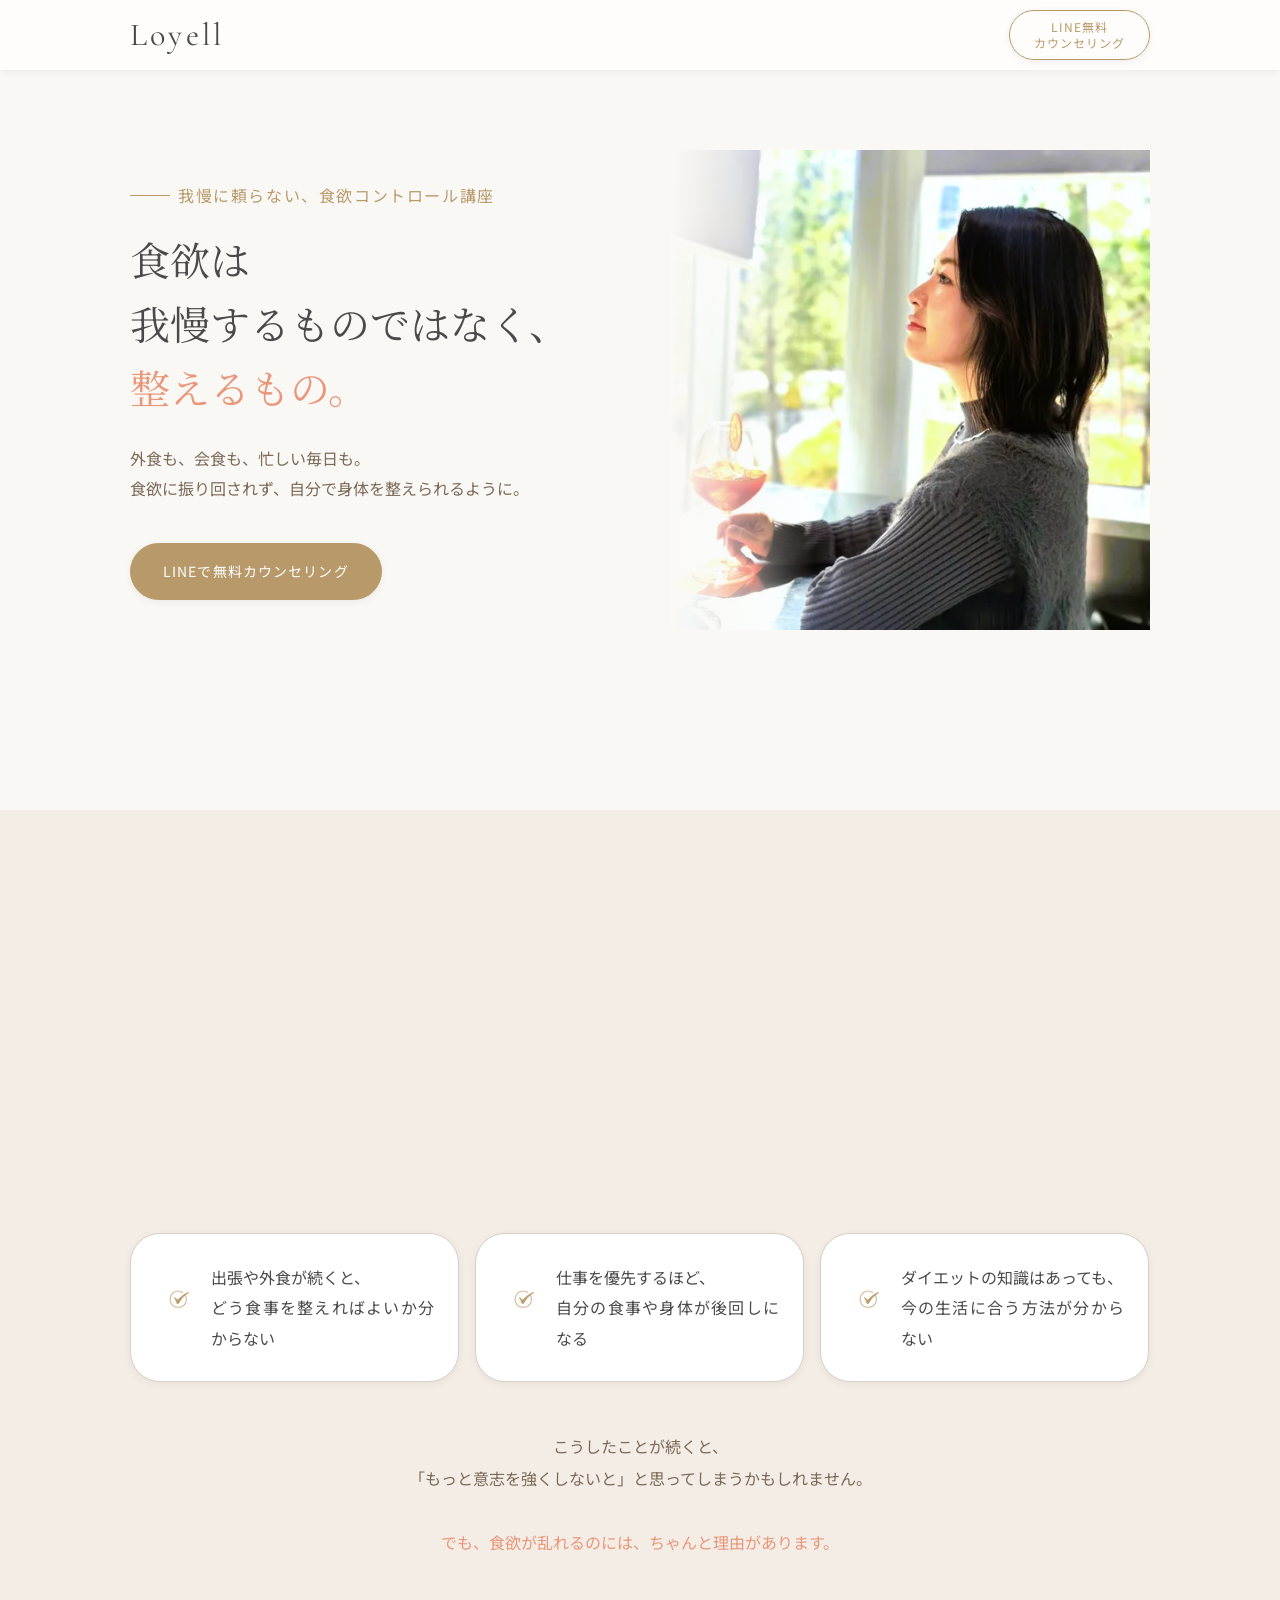
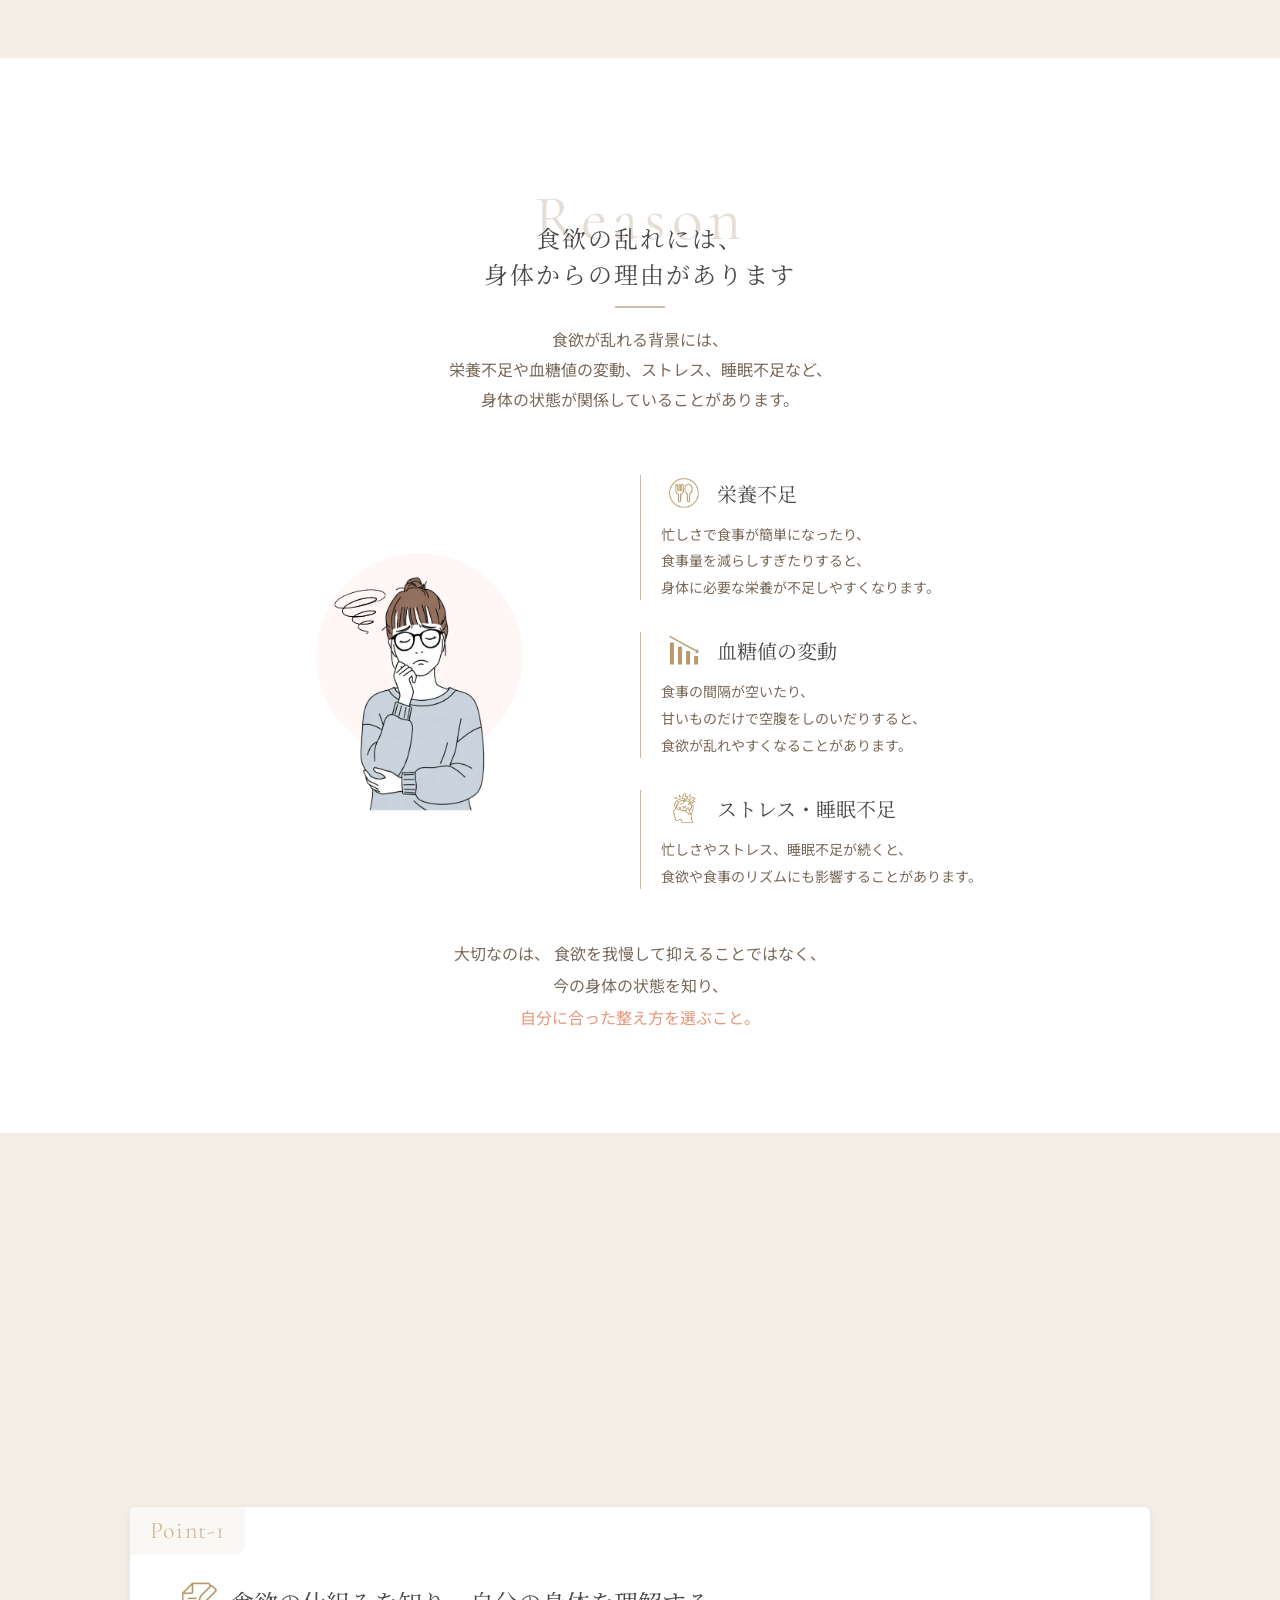
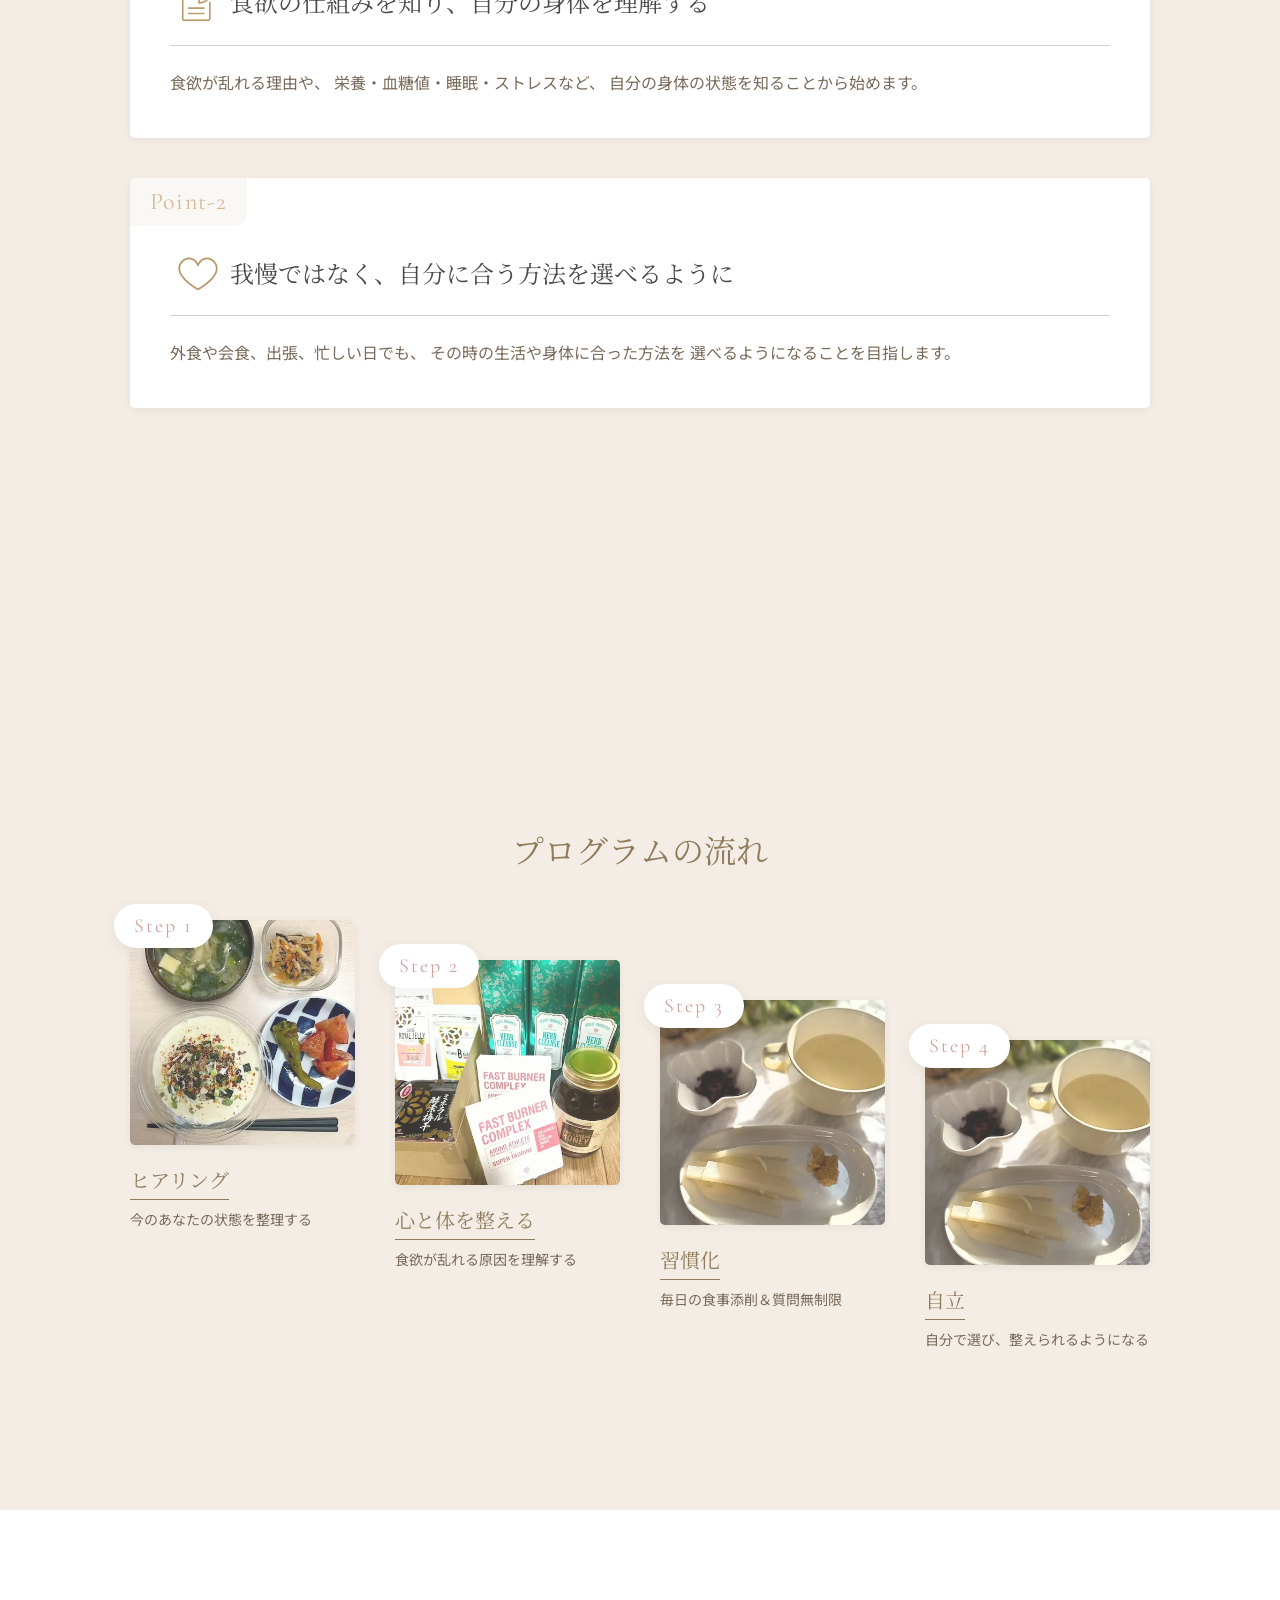
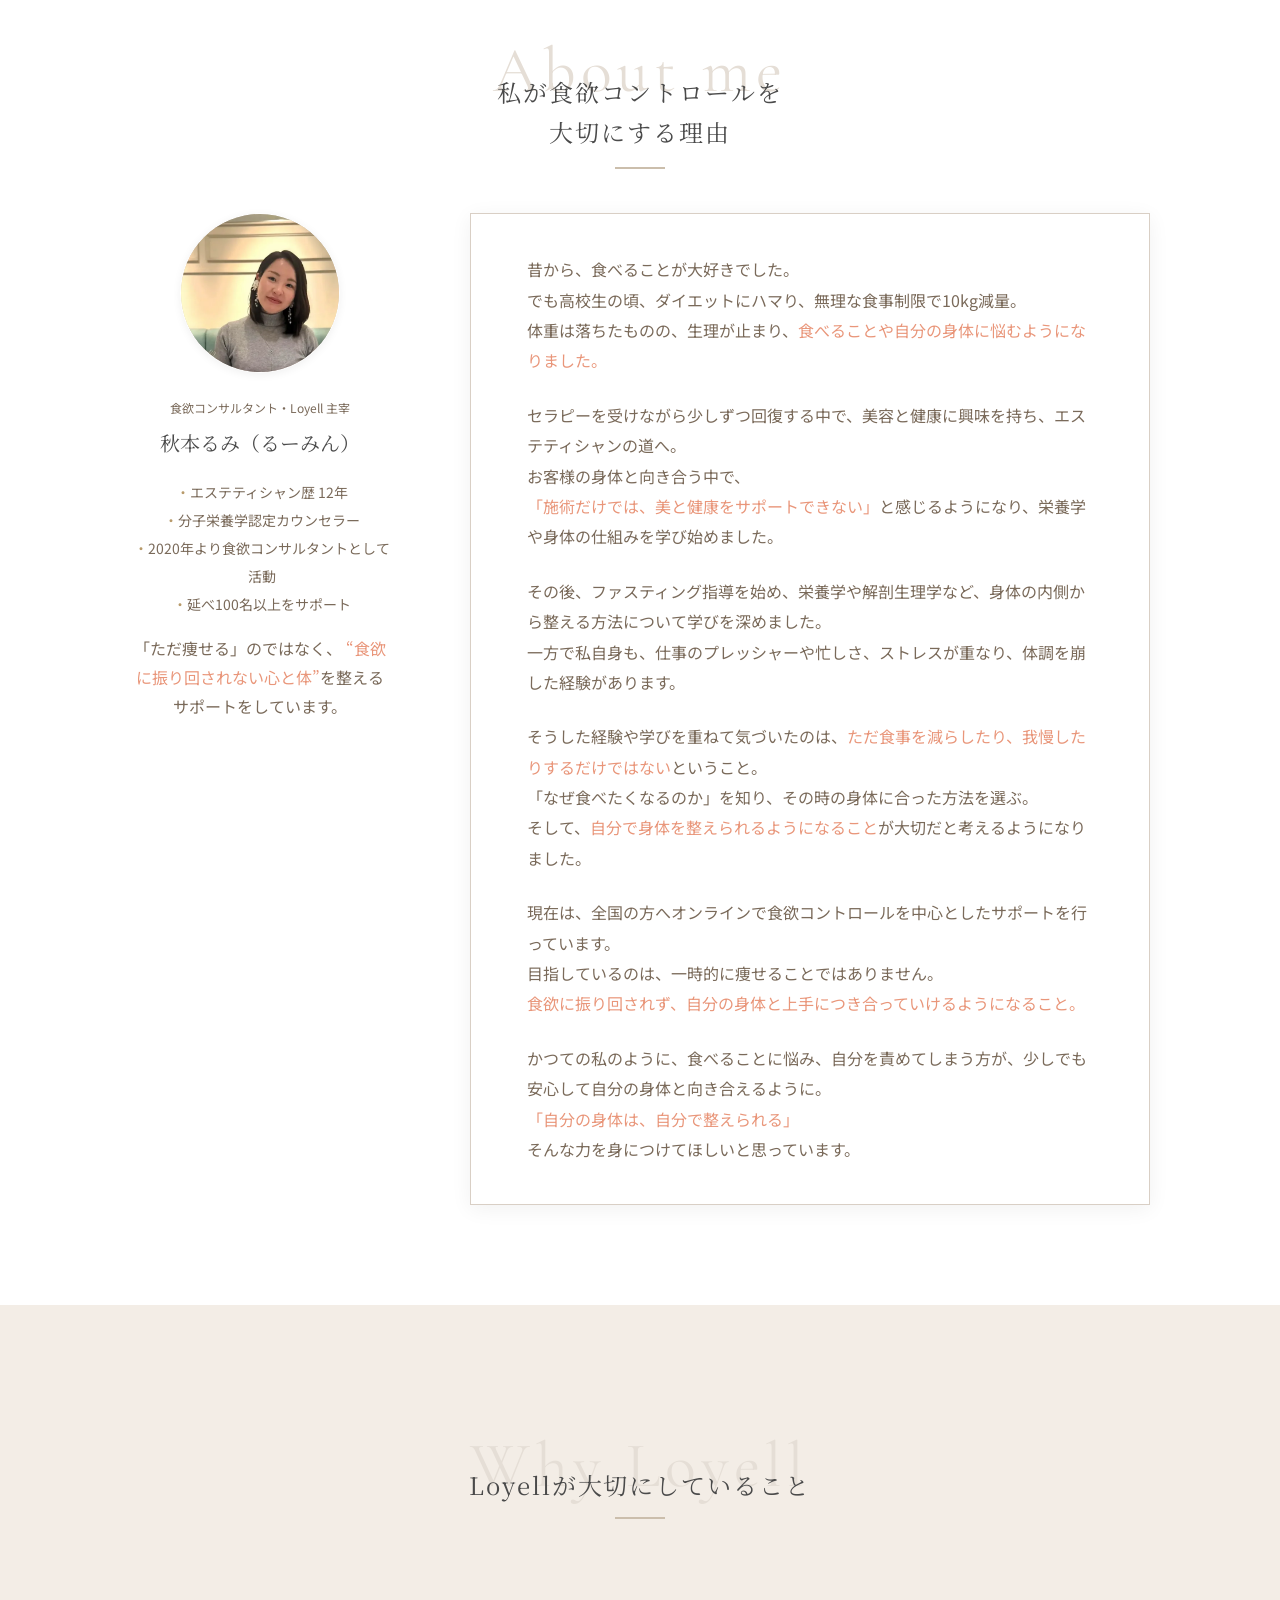
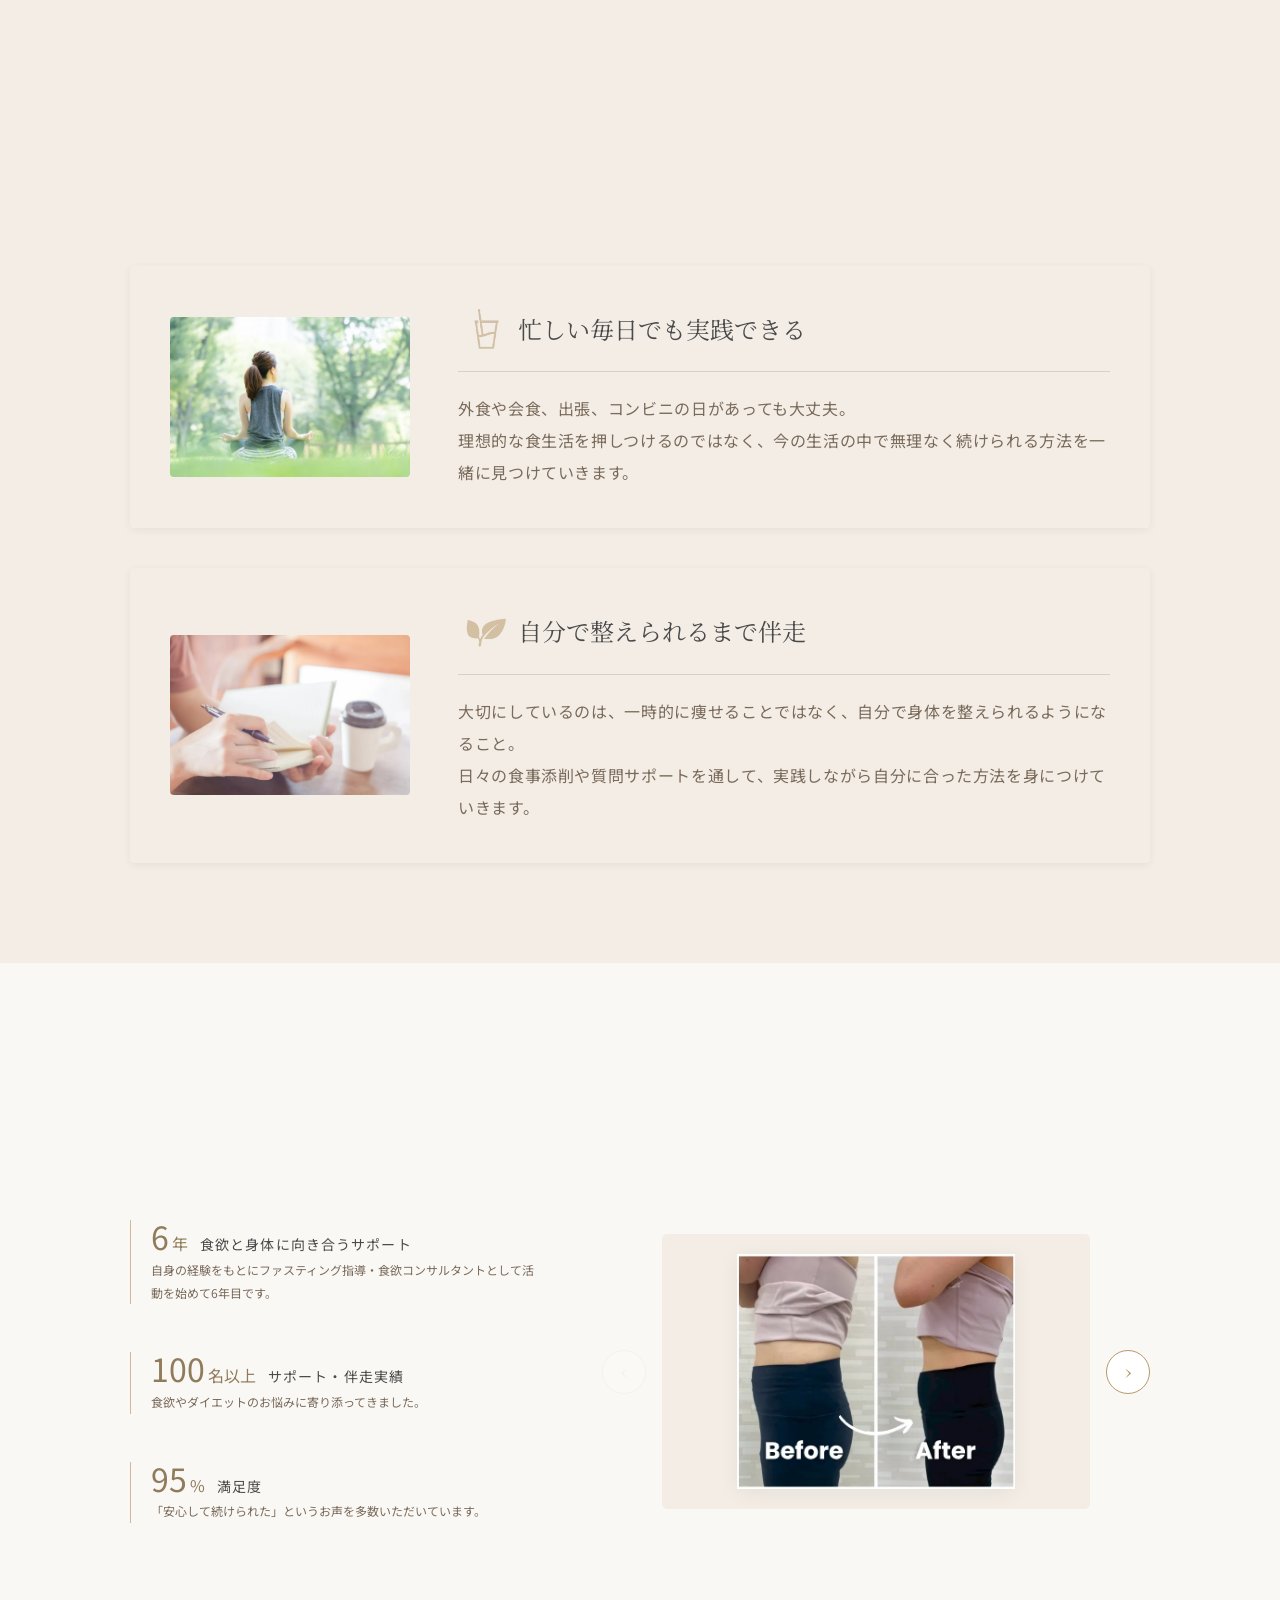
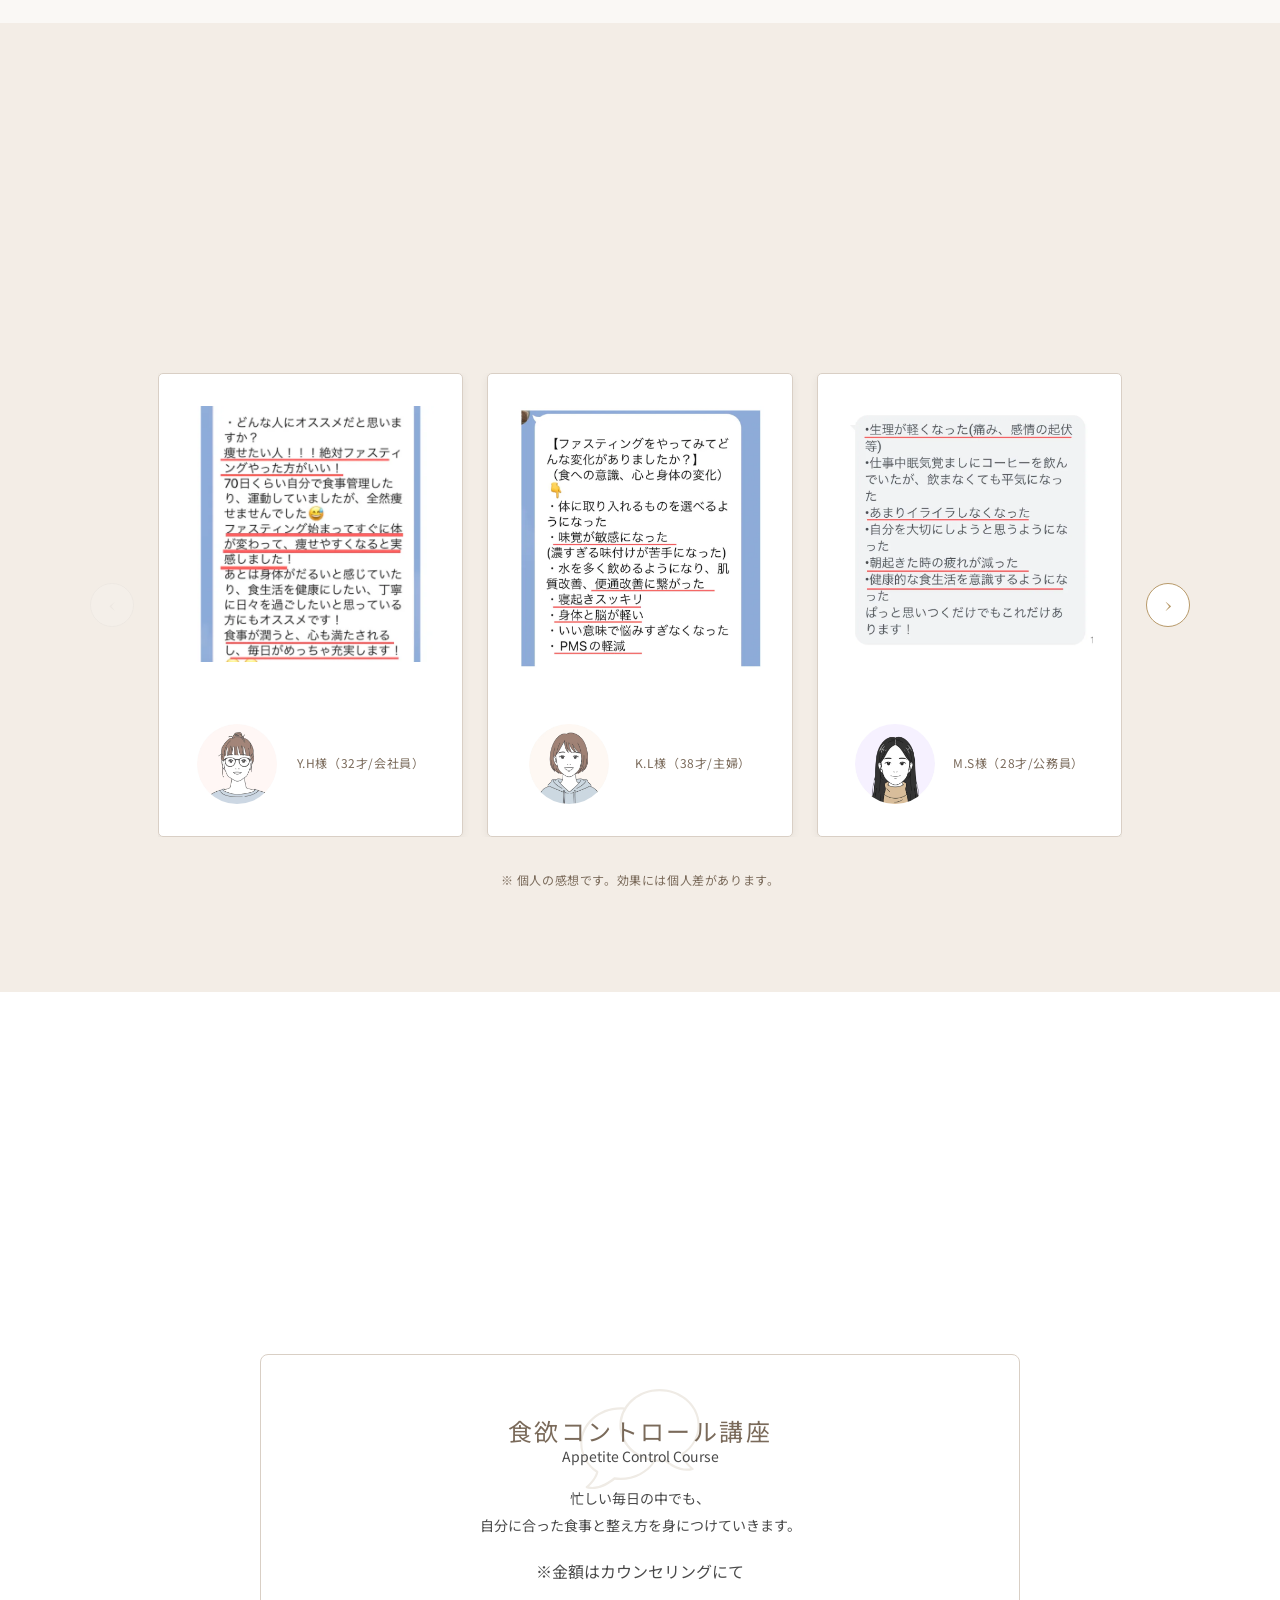
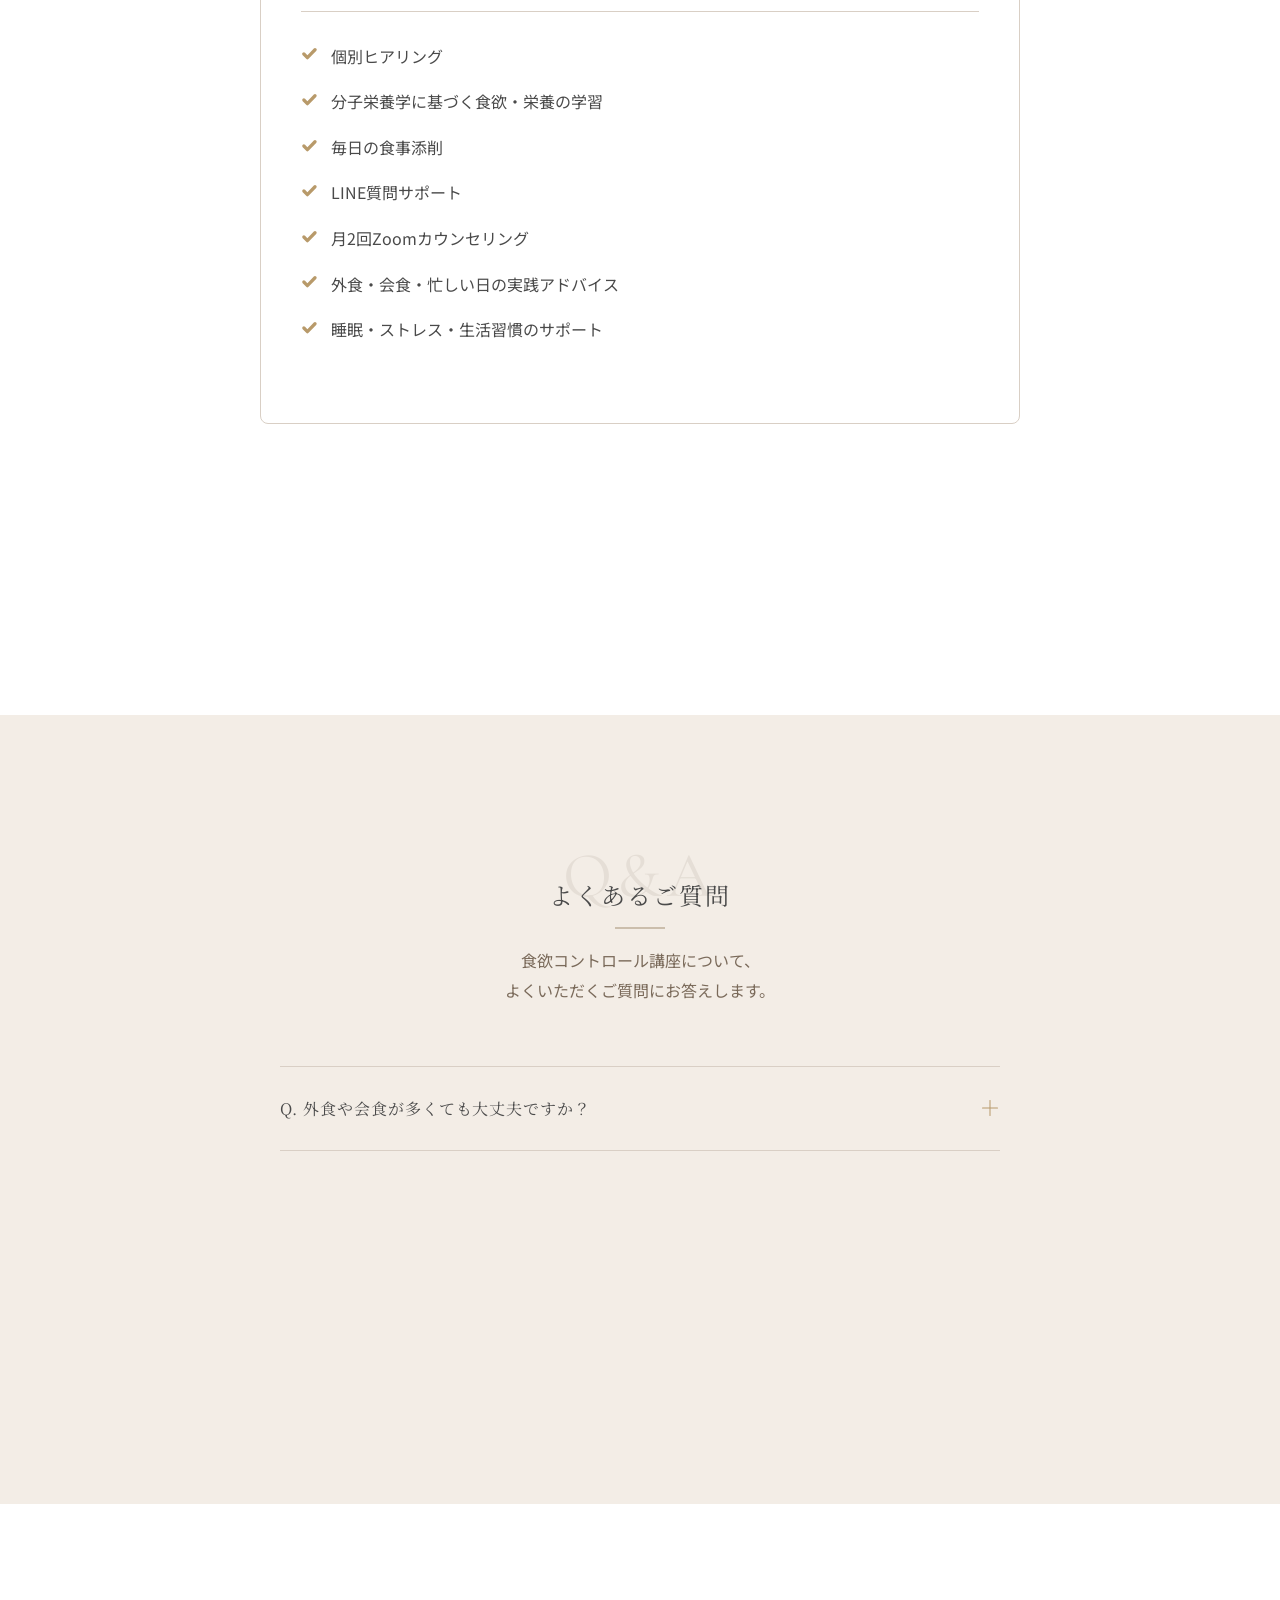
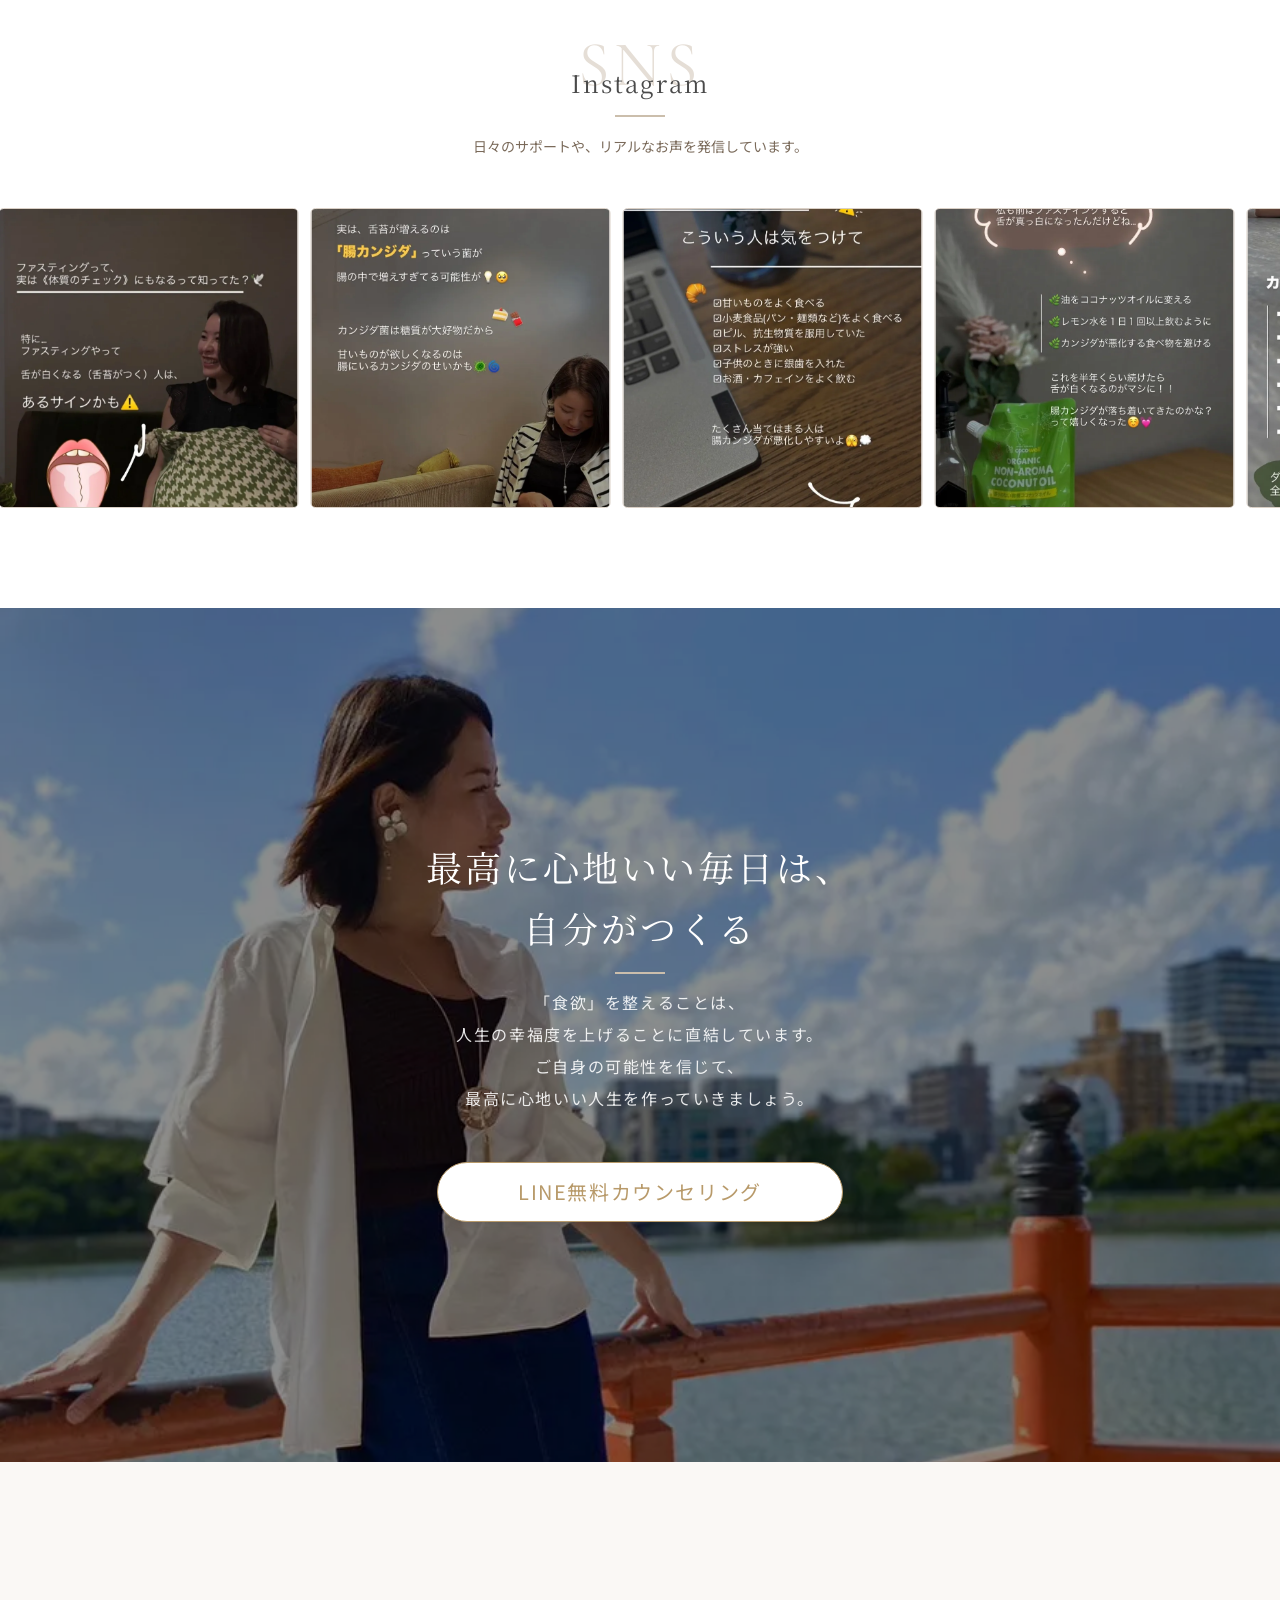
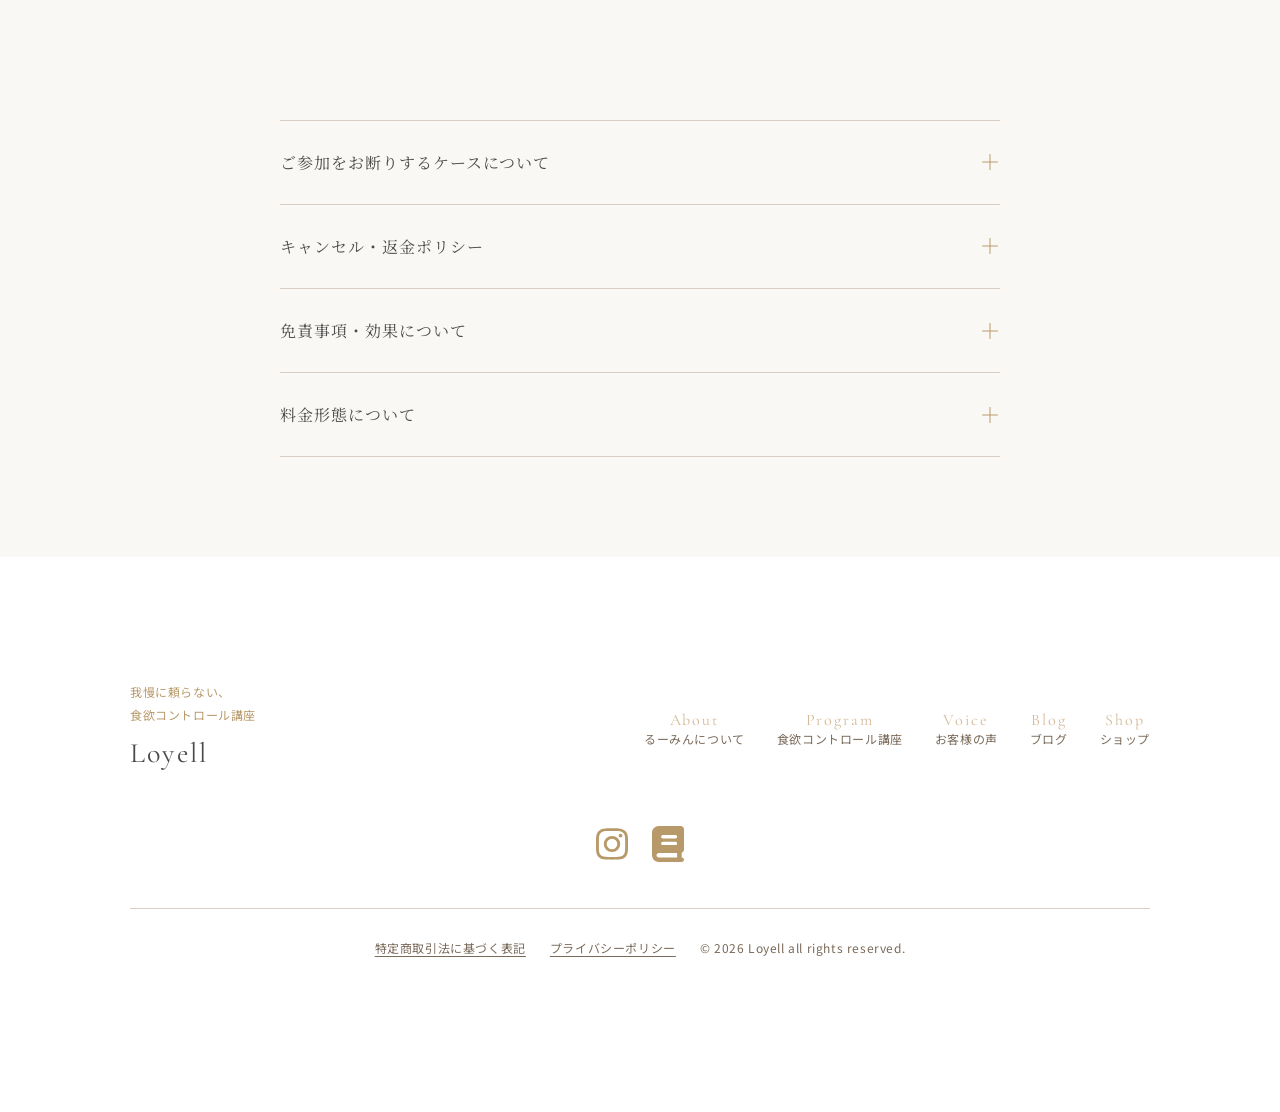
==== commit 8583164d: "全体OK" ====
--- a/index.html
+++ b/index.html
@@ -389,6 +389,13 @@
       3.About（運営者ストーリー）セクション
     ======================================== -->
     <section class="about l-common" id="about">
+      <div class="about__header common__header wrapper js-fadeup">
+        <span class="about__header-title--en common__header-title--en">About me</span>
+        <h2 class="about__title common__header-title">
+          私が食欲コントロールを<br>大切にする理由
+        </h2>
+      </div>
+
       <div class="about__inner wrapper">
 
         <!-- 左：プロフィール画像 + プロフィール情報 -->
@@ -412,10 +419,6 @@
         </div>
         <!-- 右：ストーリーテキスト -->
         <div class="about__story js-fadeup">
-          <span class="about__header-title--en common__header-title--en">About me</span>
-          <h2 class="about__title common__header-title">
-            私が食欲コントロールを<br>大切にする理由
-          </h2>
           <div class="about__text-area">
             <p class="about__text">
               昔から、食べることが大好きでした。<br>
--- a/css/style.css
+++ b/css/style.css
@@ -736,7 +736,7 @@
 }
 
 .about {
-  background-color: #f3ede6;
+  background-color: #ffffff;
 }
 .about__inner {
   display: flex;
@@ -809,13 +809,14 @@
 }
 .about__story {
   flex: 1;
-  padding: 24px 32px;
+  padding: 40px;
   background-color: #ffffff;
-  box-shadow: 0 2px 8px rgba(0, 0, 0, 0.06);
+  border: 1px solid #d9cfc5;
+  box-shadow: 0 4px 20px rgba(0, 0, 0, 0.06);
 }
 @media (max-width: 768px) {
   .about__story {
-    padding: 32px 16px;
+    padding: 40px 16px;
   }
 }
 .about__title {
@@ -837,7 +838,7 @@
 }
 
 .worries {
-  background-color: #faf8f5;
+  background-color: #f3ede6;
 }
 .worries__inner {
   max-width: 1100px;
@@ -1219,10 +1220,10 @@
   padding: 12px 20px;
   font-family: "Cormorant Garamond", serif;
   font-size: 20px;
-  color: #ffffff;
+  color: #D4A19D;
   letter-spacing: 0.1em;
   line-height: 1;
-  background-color: #D4A19D;
+  background-color: #ffffff;
   border-radius: 50px;
   top: -16px;
   left: -16px;
@@ -1252,7 +1253,7 @@
 }
 
 .faq {
-  background-color: #ffffff;
+  background-color: #f3ede6;
 }
 .faq__lead {
   margin-bottom: 0;
@@ -1666,7 +1667,7 @@
 }
 
 .why {
-  background-color: #faf8f5;
+  background-color: #f3ede6;
 }
 .why__title {
   font-family: "Noto Serif JP", serif;
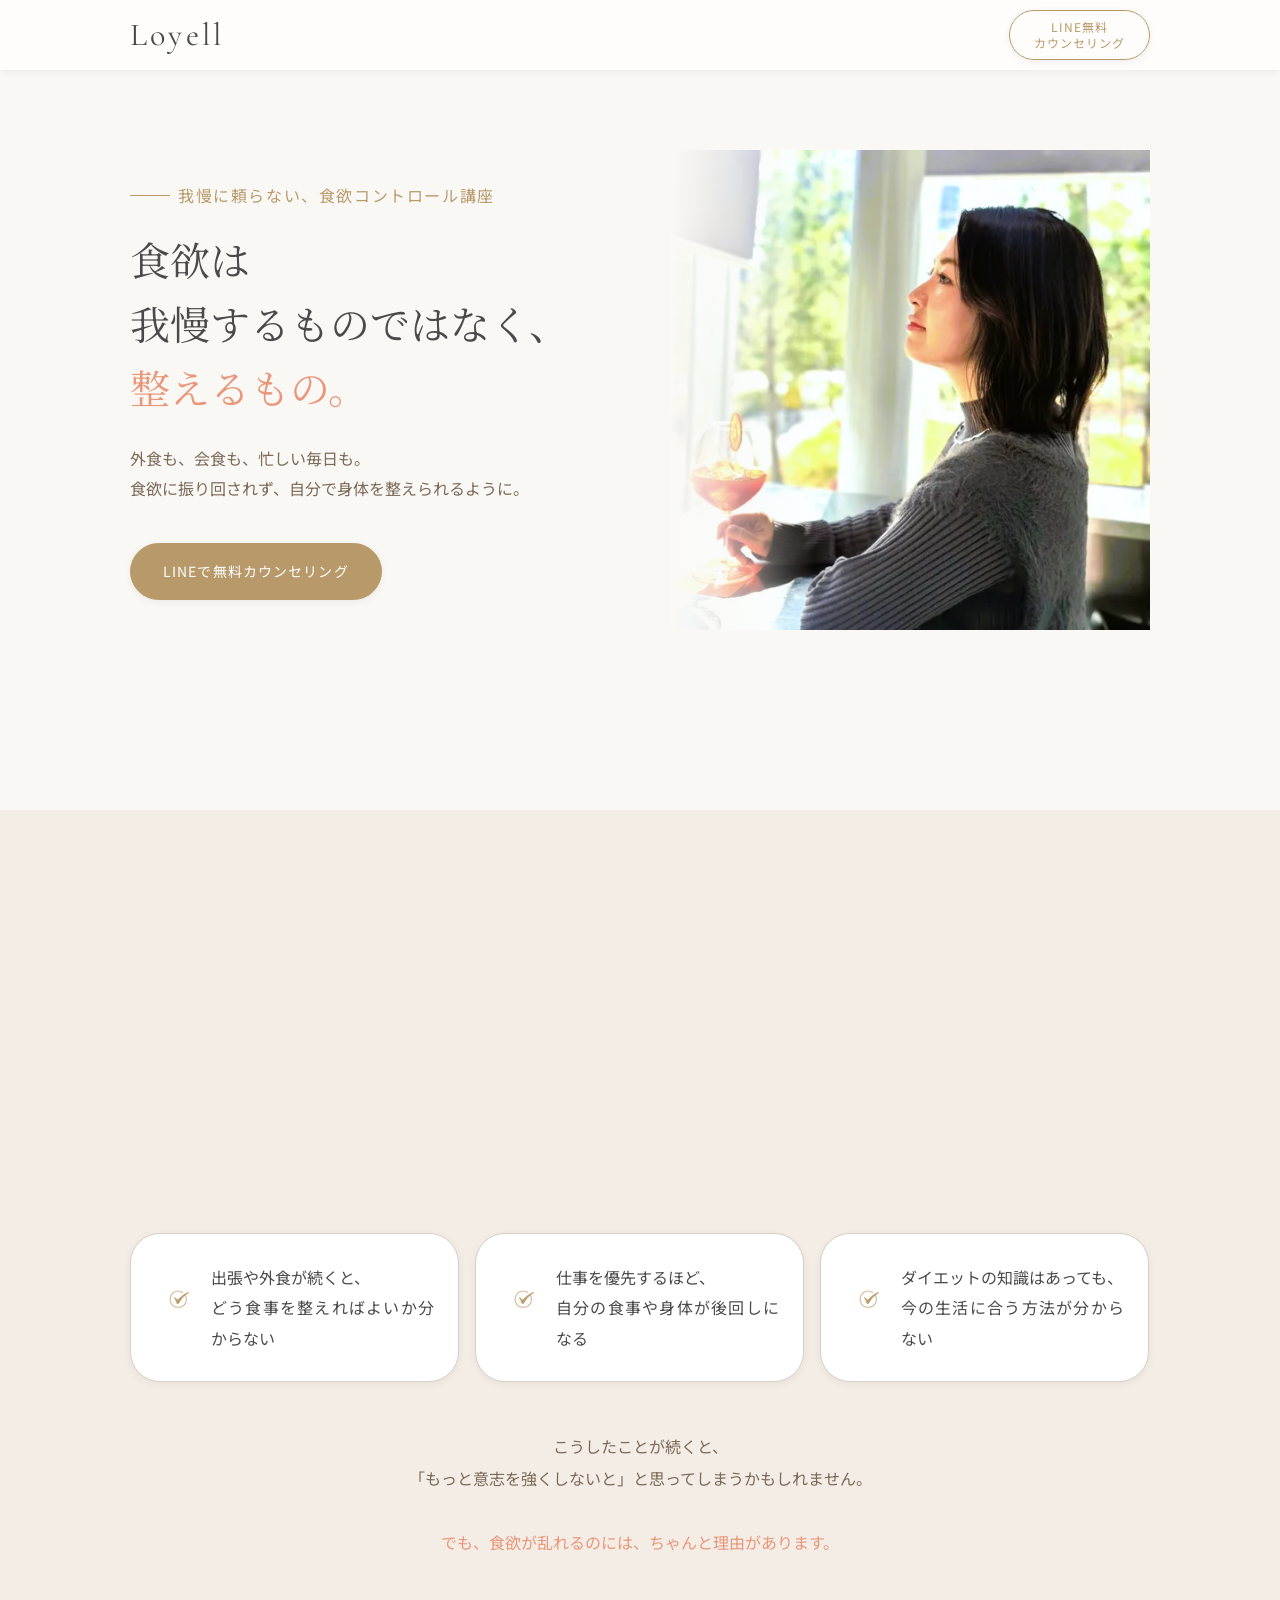
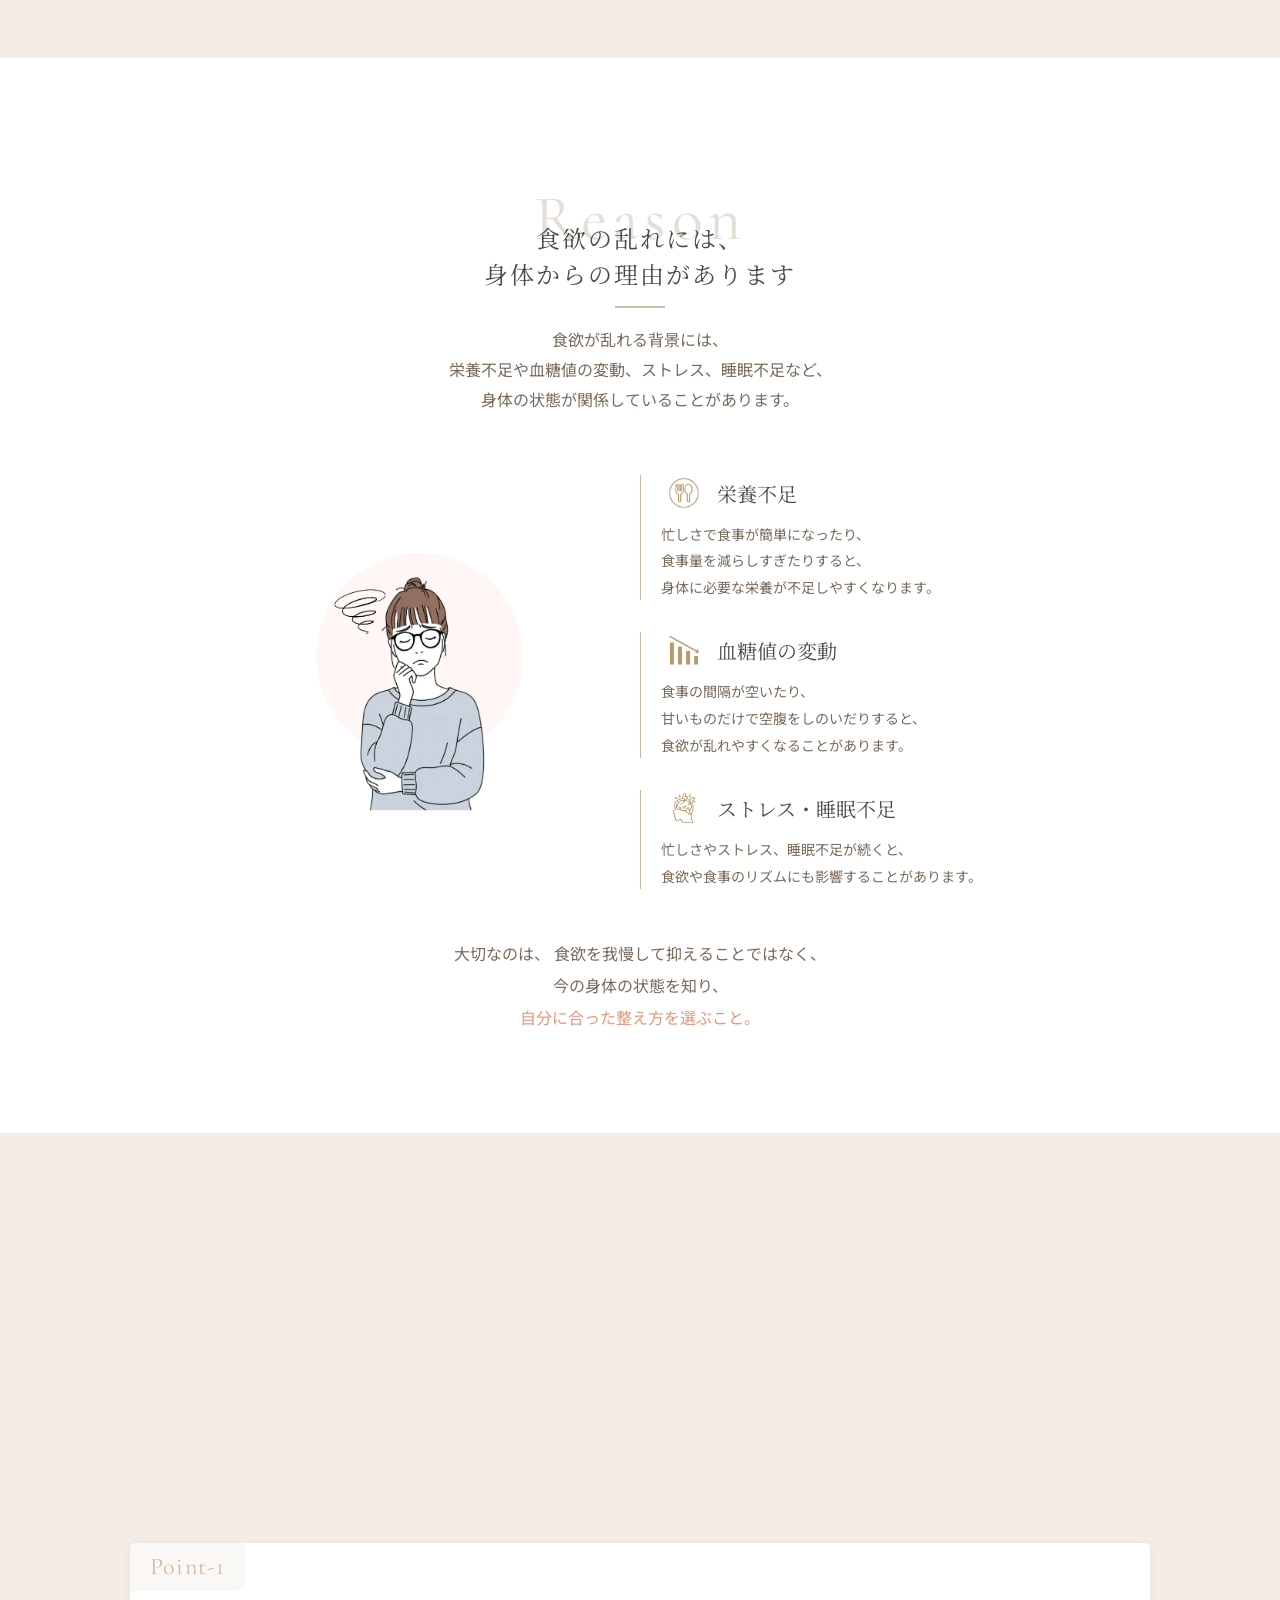
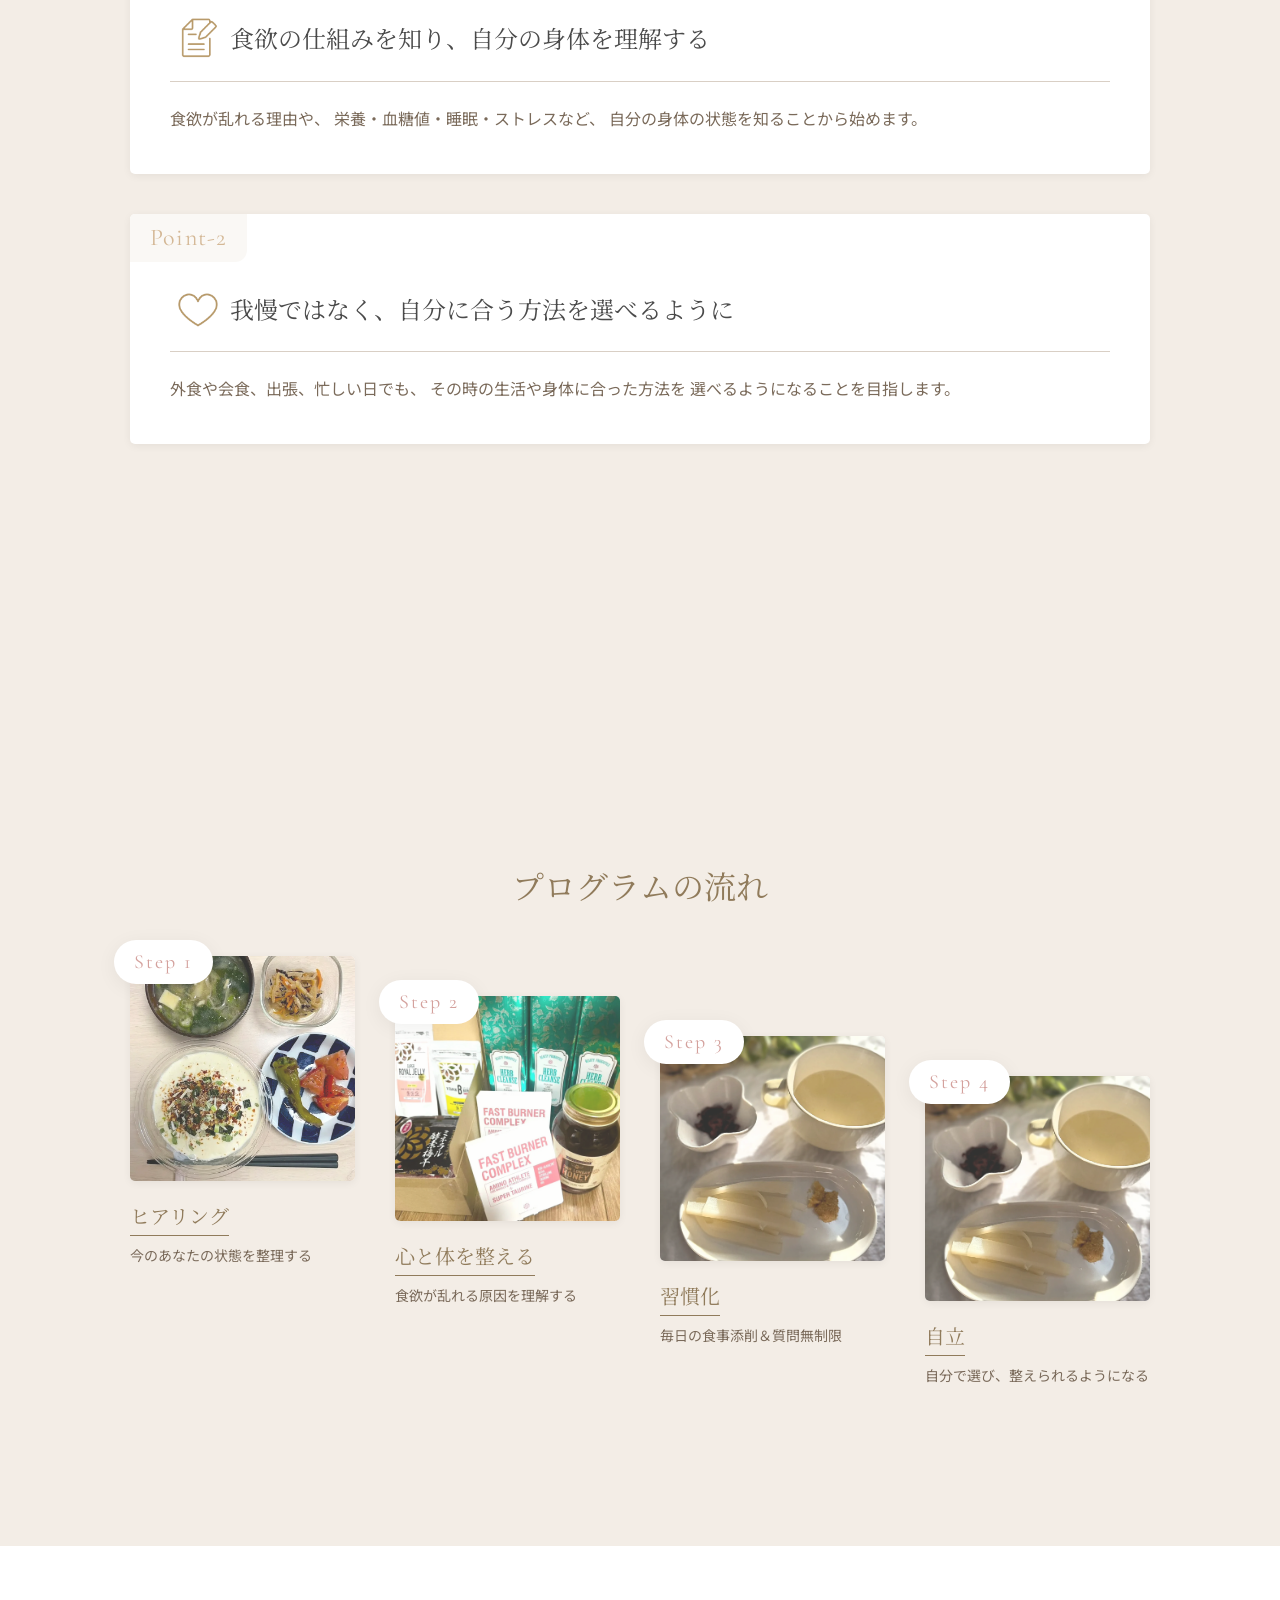
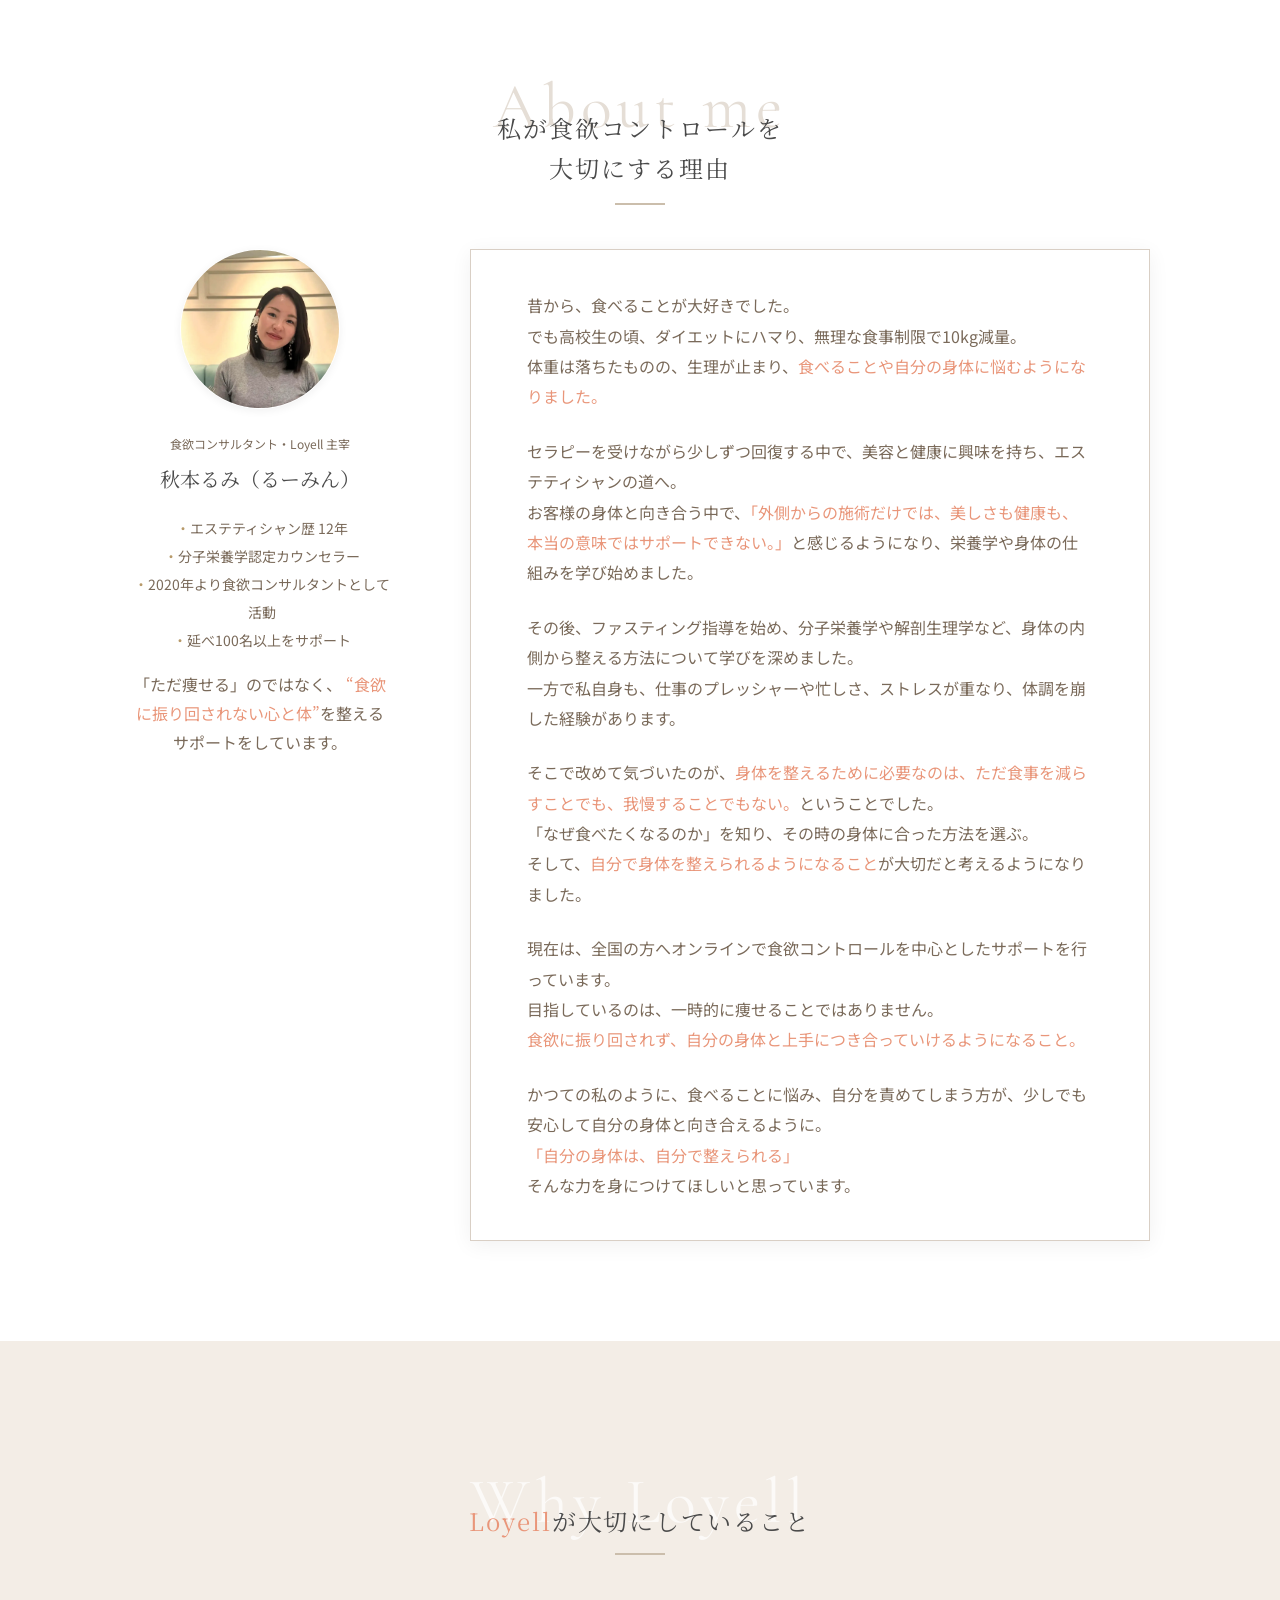
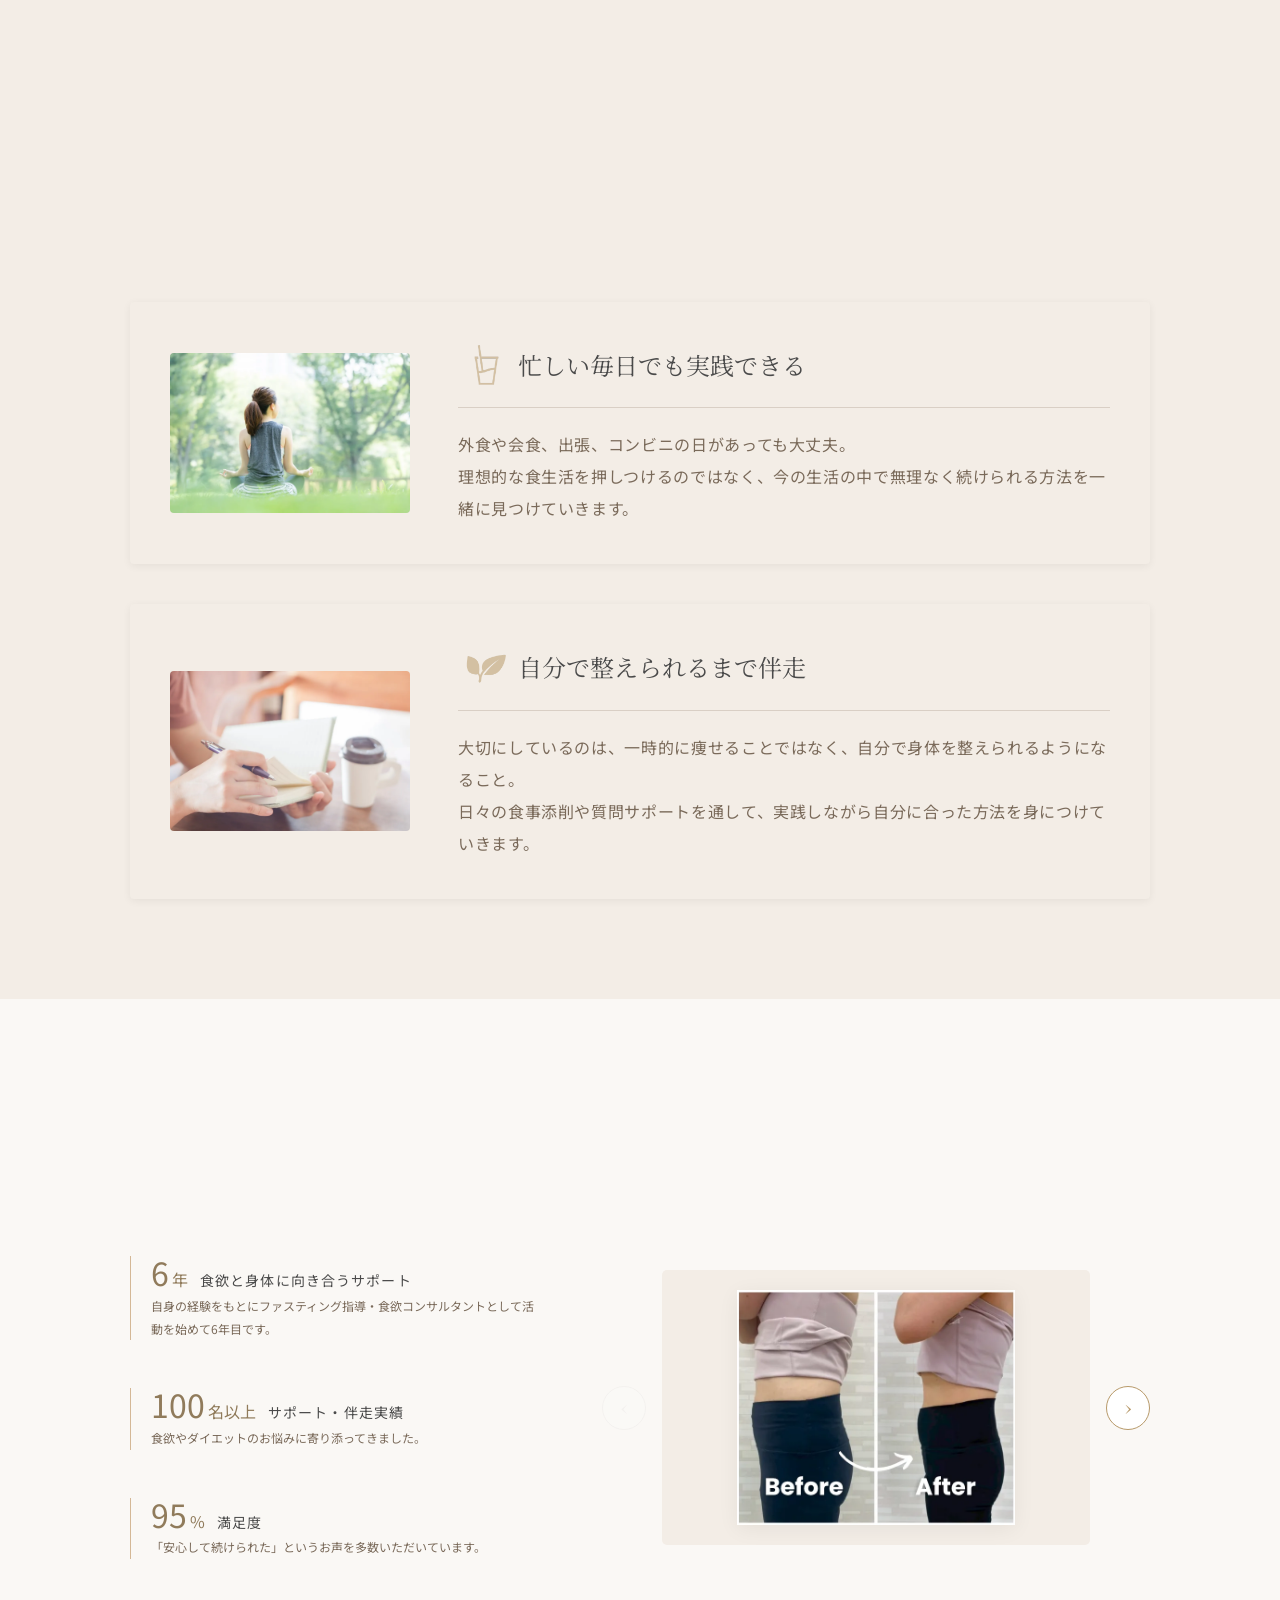
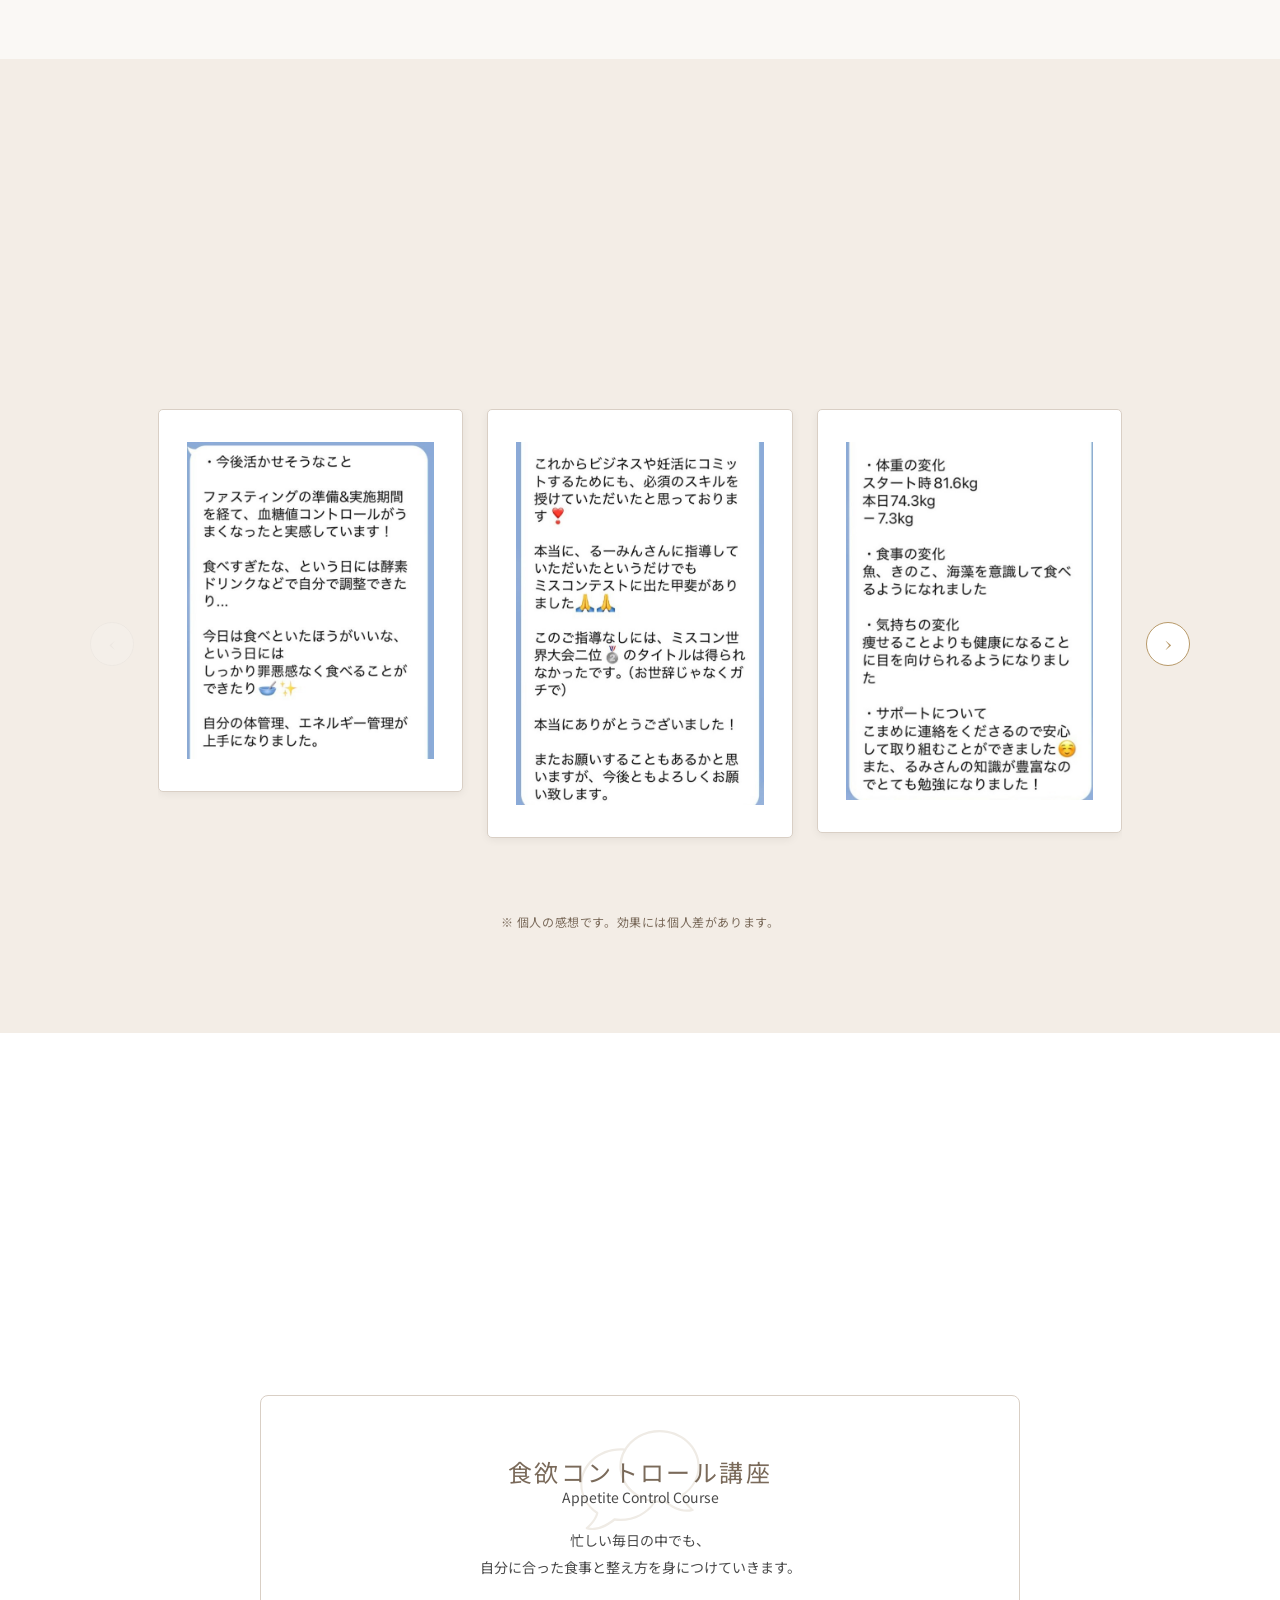
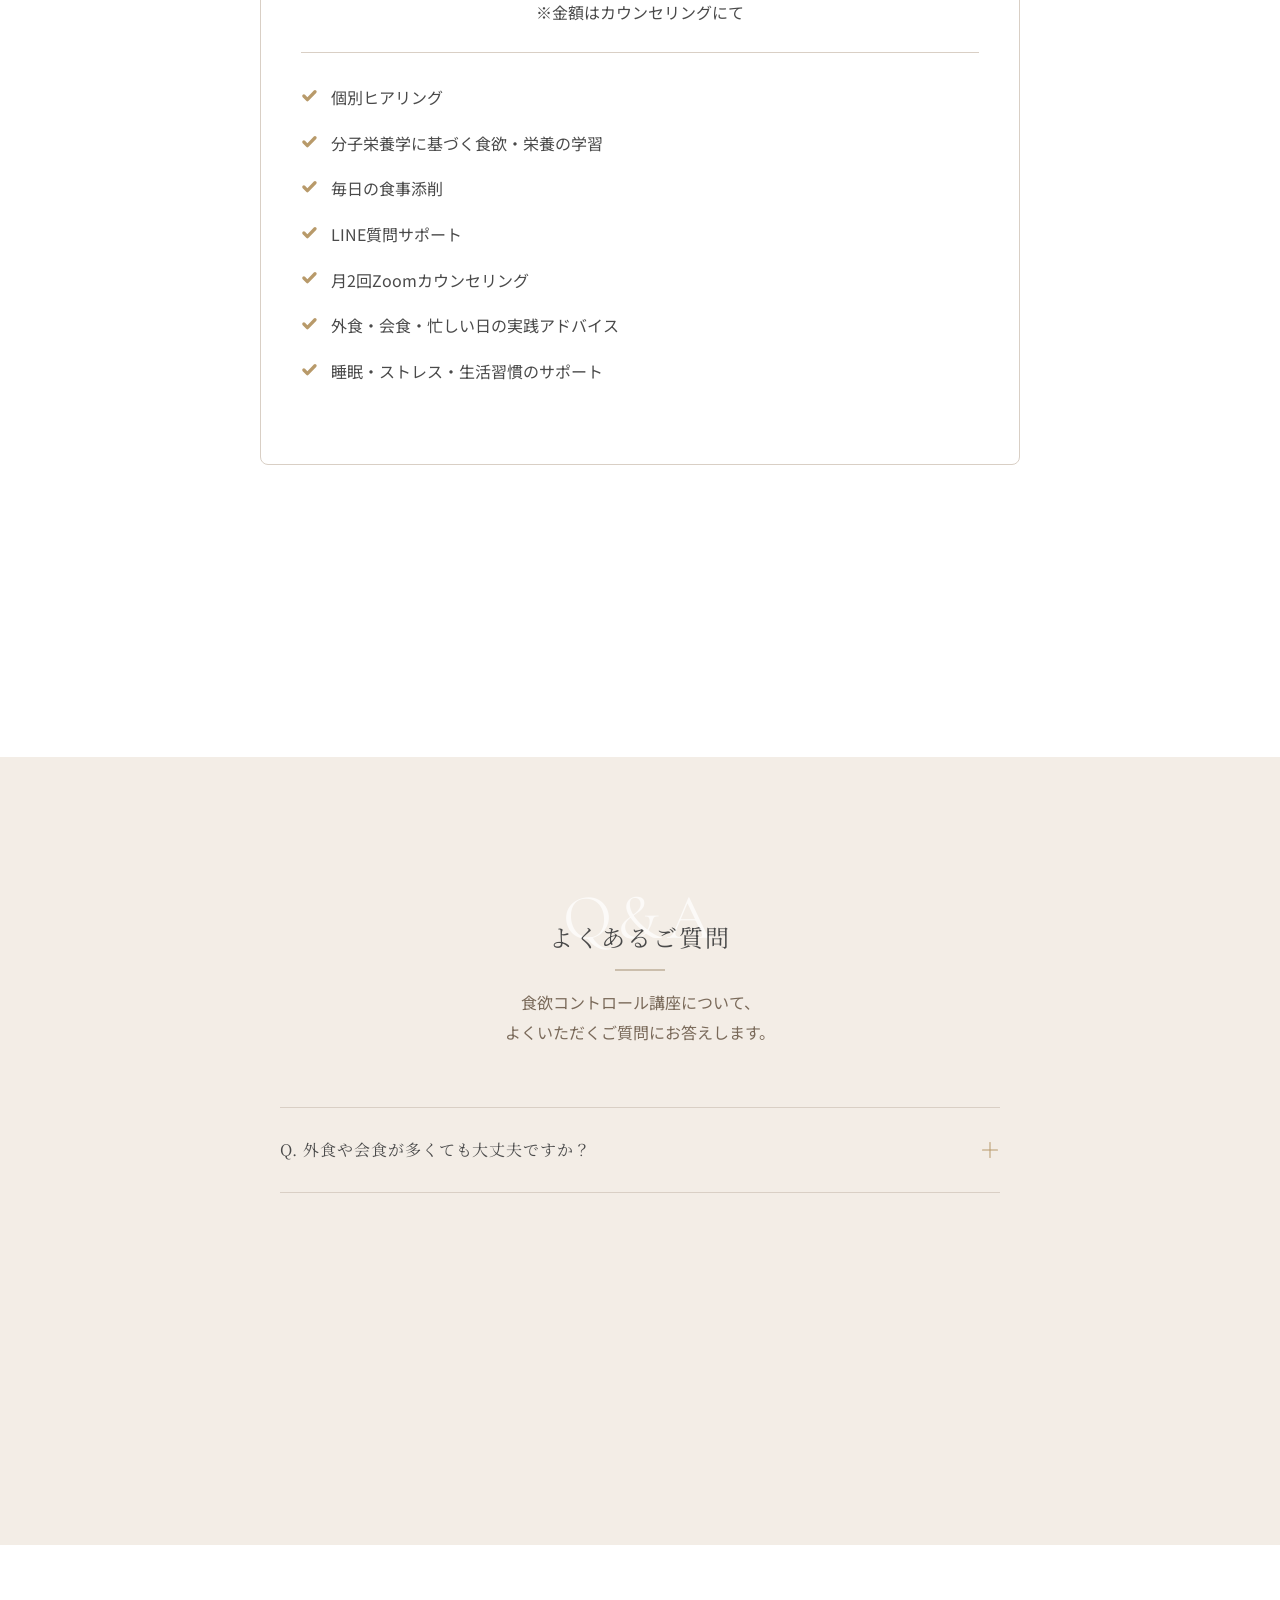
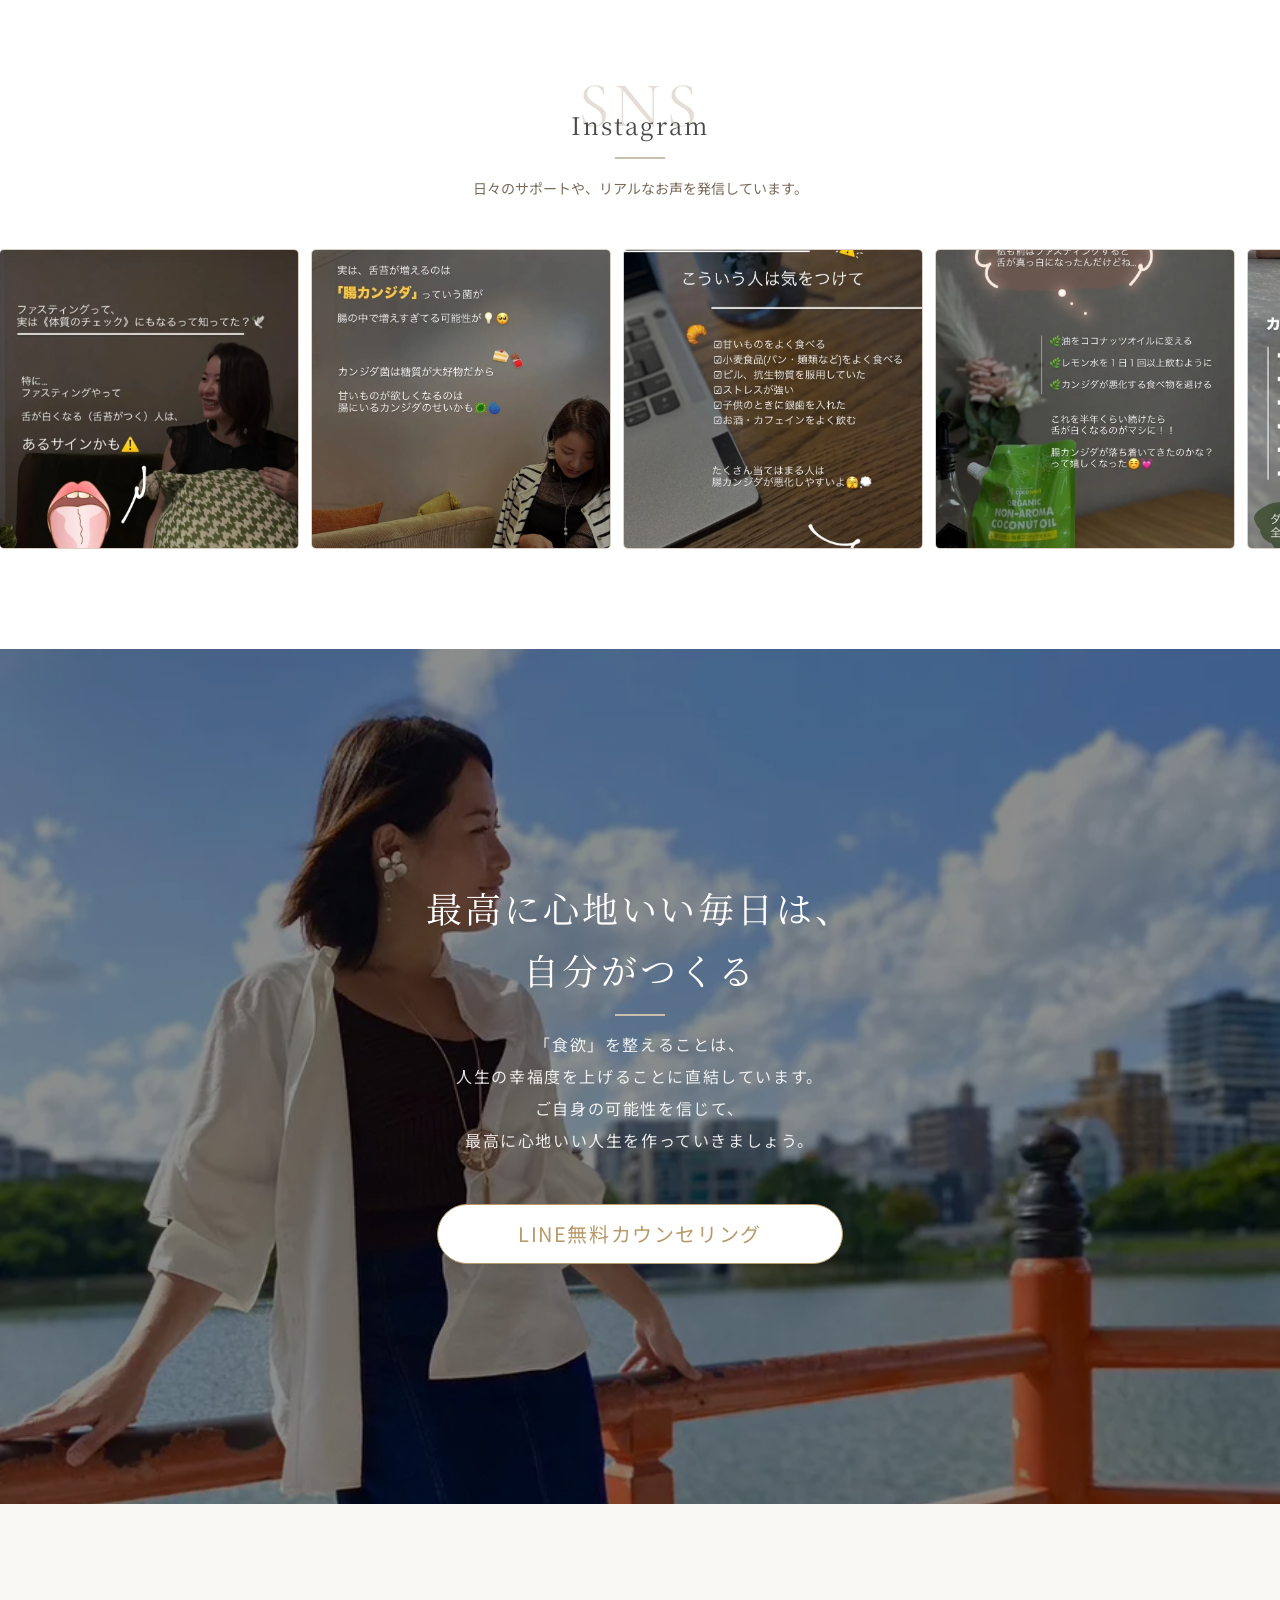
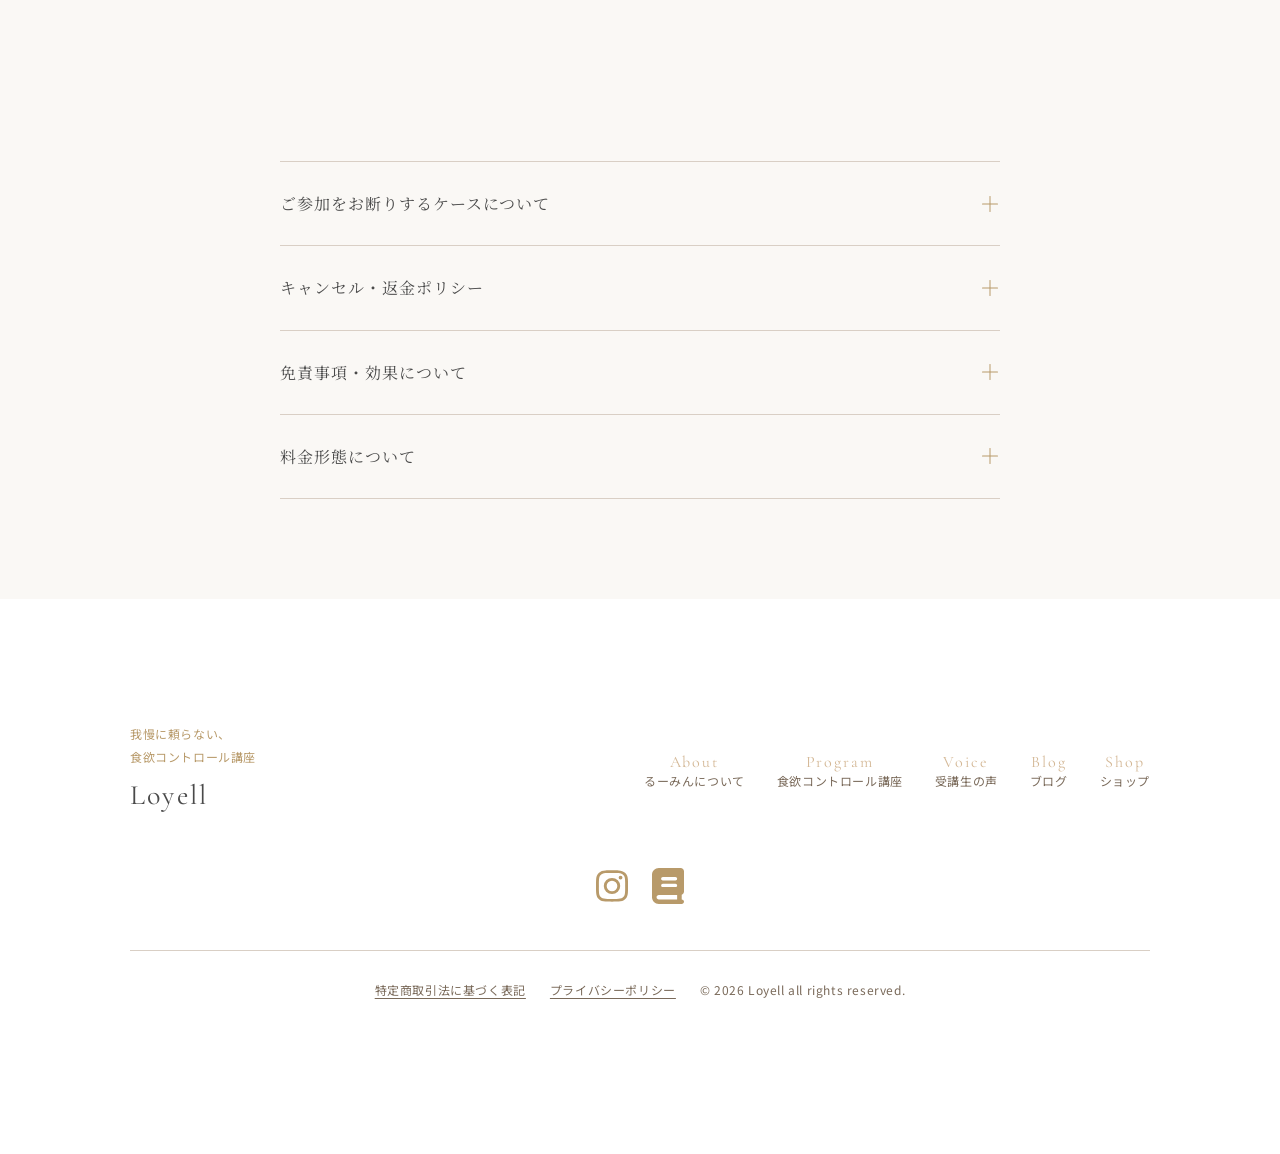
==== commit 932c991d: "0907" ====
--- a/index.html
+++ b/index.html
@@ -1,69 +1,69 @@
-<!DOCTYPE html>
+<!doctype html>
 <html lang="ja">
-<head>
-  <meta charset="UTF-8">
-  <meta name="viewport" content="width=device-width, initial-scale=1.0">
-  <title>Loyell | 秋本るみ 食欲コントロール＆ファスティング</title>
-
-  <link rel="preconnect" href="https://fonts.googleapis.com">
-  <link rel="preconnect" href="https://fonts.gstatic.com" crossorigin>
-  <link href="https://fonts.googleapis.com/css2?family=Cormorant+Garamond:wght@300;400&family=Noto+Serif+JP:wght@300;400&family=Noto+Sans+JP:wght@300;400&display=swap" rel="stylesheet" media="print" onload="this.media='all'">
-  <noscript>
-    <link href="https://fonts.googleapis.com/css2?family=Cormorant+Garamond:wght@300;400&family=Noto+Serif+JP:wght@300;400&family=Noto+Sans+JP:wght@300;400&display=swap" rel="stylesheet">
-  </noscript>
-
-  <meta
-  name="description"
-  content="分子栄養学に基づき「しっかり食べて痩せる」体質改善。食欲が止まらない、頑張っても痩せない20代〜50代の女性へ。秋本るみ主宰のLoyellで自走できる美を手に入れましょう。"
->
-<meta
-  name="keywords"
-  content="食欲コントロール,分子栄養学,ファスティング,ダイエット,体質改善,痩せたい,食べ痩せ,Loyell,秋本るみ"
->
-
-<!-- 公開時は以下を外す -->
-<meta name="robots" content="index,follow" >
-
-<meta
-  property="og:title"
-  content="Loyell | 秋本るみ 食欲コントロール＆ファスティング"
->
-<meta
-  property="og:description"
-  content="【頑張るダイエットは、もう終わり】リバウンドや食欲に悩む20代〜40代の女性へ。分子栄養学に基づいたアプローチで食欲を整え、「しっかり食べて痩せる」体質改善をサポートします。"
->
-<meta property="og:image" content="images/ogp-Loyell.jpg(新しいLPの画像)" >
-<meta property="og:url" content="https://(新しいLPのURL)" >
-<meta property="og:type" content="website" >
-<meta property="og:site_name" content="Loyell" >
-
-<!-- Custom CSS -->
-<link rel="stylesheet" href="css/style.css" >
-
-<!-- favicon -->
-<link rel="icon" href="images/logo.svg" type="image/svg+xml" >
-
-
-<!-- jQuery(→読み込みなし) -->
-<!-- JS -->
-<script src="https://cdn.jsdelivr.net/npm/swiper@11/swiper-bundle.min.js" defer></script>
-
-<script src="js/main.js" defer></script>
-
-
-</head>
-<body>
-
-  <!-- ========================================
+	<head>
+		<meta charset="UTF-8" />
+		<meta name="viewport" content="width=device-width, initial-scale=1.0" />
+		<title>Loyell | 秋本るみ 食欲コントロール＆ファスティング</title>
+
+		<link rel="preconnect" href="https://fonts.googleapis.com" />
+		<link rel="preconnect" href="https://fonts.gstatic.com" crossorigin />
+		<link
+			href="https://fonts.googleapis.com/css2?family=Cormorant+Garamond:wght@300;400&family=Noto+Serif+JP:wght@300;400&family=Noto+Sans+JP:wght@300;400&display=swap"
+			rel="stylesheet"
+			media="print"
+			onload="this.media = 'all'"
+		/>
+		<noscript>
+			<link
+				href="https://fonts.googleapis.com/css2?family=Cormorant+Garamond:wght@300;400&family=Noto+Serif+JP:wght@300;400&family=Noto+Sans+JP:wght@300;400&display=swap"
+				rel="stylesheet"
+			/>
+		</noscript>
+
+		<meta
+			name="description"
+			content="分子栄養学に基づき「しっかり食べて痩せる」体質改善。食欲が止まらない、頑張っても痩せない20代〜50代の女性へ。秋本るみ主宰のLoyellで自走できる美を手に入れましょう。"
+		/>
+		<meta
+			name="keywords"
+			content="食欲コントロール,分子栄養学,ファスティング,ダイエット,体質改善,痩せたい,食べ痩せ,Loyell,秋本るみ"
+		/>
+
+		<!-- 公開時は以下を外す -->
+		<meta name="robots" content="index,follow" />
+
+		<meta property="og:title" content="Loyell | 秋本るみ 食欲コントロール＆ファスティング" />
+		<meta
+			property="og:description"
+			content="【頑張るダイエットは、もう終わり】リバウンドや食欲に悩む20代〜40代の女性へ。分子栄養学に基づいたアプローチで食欲を整え、「しっかり食べて痩せる」体質改善をサポートします。"
+		/>
+		<meta property="og:image" content="images/ogp-Loyell.jpg(新しいLPの画像)" />
+		<meta property="og:url" content="https://(新しいLPのURL)" />
+		<meta property="og:type" content="website" />
+		<meta property="og:site_name" content="Loyell" />
+
+		<!-- Custom CSS -->
+		<link rel="stylesheet" href="css/style.css" />
+
+		<!-- favicon -->
+		<link rel="icon" href="images/logo.svg" type="image/svg+xml" />
+
+		<!-- jQuery(→読み込みなし) -->
+		<!-- JS -->
+		<script src="https://cdn.jsdelivr.net/npm/swiper@11/swiper-bundle.min.js" defer></script>
+
+		<script src="js/main.js" defer></script>
+	</head>
+	<body>
+		<!-- ========================================
     1.ヘッダーエリア
   ======================================== -->
-  <header class="header">
-    <div class="header__inner">
-
-      <!-- ロゴ -->
-      <h1><a href="index.html" class="header__logo ">Loyell</a></h1>
-
-      <!-- グローバルナビゲーション
+		<header class="header">
+			<div class="header__inner">
+				<!-- ロゴ -->
+				<h1><a href="index.html" class="header__logo">Loyell</a></h1>
+
+				<!-- グローバルナビゲーション
       <nav class="header__nav">
         <ul class="header__nav-list">
           <li class="header__nav-item"><a href="#" class="header__nav-link">About</a></li>
@@ -76,1166 +76,1189 @@
         </ul>
       </nav> -->
 
-      <!-- CTAボタン（ヘッダー右） -->
-      <a href="https://line.me/R/ti/p/@292hawyc?oat_content=url" class="btn btn--header" target="_blank" rel="noopener noreferrer">LINE無料<br>カウンセリング</a>
-
-    </div>
-  </header>
-  <main>
-<!-- ========================================
+				<!-- CTAボタン（ヘッダー右） -->
+				<a
+					href="https://line.me/R/ti/p/@292hawyc?oat_content=url"
+					class="btn btn--header"
+					target="_blank"
+					rel="noopener noreferrer"
+					>LINE無料<br />カウンセリング</a
+				>
+			</div>
+		</header>
+		<main>
+			<!-- ========================================
       2.ヒーローセクション
     ======================================== -->
-    <section class="hero l-common" id="hero">
-      <div class="hero__inner">
-
-        <!-- 左：テキストエリア -->
-        <div class="hero__text">
-          <p class="hero__tag">我慢に頼らない、食欲コントロール講座</p> 
-          <h2 class="hero__title">
-            食欲は<br>
-            我慢するものではなく、<br>
-            <span class="strong">整えるもの。</span>
-          </h2>
-          <p class="hero__desc">
-            外食も、会食も、忙しい毎日も。<br>
-            食欲に振り回されず、自分で身体を整えられるように。
-          </p>
-          <a href="https://line.me/R/ti/p/@292hawyc?oat_content=url" class="btn btn--primary" target="_blank" rel="noopener noreferrer">LINEで無料カウンセリング</a>
-        </div>
-
-        <!-- 右：メイン画像 -->
-        <div class="hero__image">
-          <div class="hero__image-placeholder">
-            <img class="hero__image-icon" src="images/rumi2.webp" alt="秋本るみ画像" fetchpriority="high">
-            <div class="hero__overlay"></div>
-          </div>
-        </div>
-      </div>
-
-    </section>
-
-    <!-- ========================================
+			<section class="hero l-common" id="hero">
+				<div class="hero__inner">
+					<!-- 左：テキストエリア -->
+					<div class="hero__text">
+						<p class="hero__tag">我慢に頼らない、食欲コントロール講座</p>
+						<h2 class="hero__title">
+							食欲は<br />
+							我慢するものではなく、<br />
+							<span class="strong">整えるもの。</span>
+						</h2>
+						<p class="hero__desc">
+							外食も、会食も、忙しい毎日も。<br />
+							食欲に振り回されず、自分で身体を整えられるように。
+						</p>
+						<a
+							href="https://line.me/R/ti/p/@292hawyc?oat_content=url"
+							class="btn btn--primary"
+							target="_blank"
+							rel="noopener noreferrer"
+							>LINEで無料カウンセリング</a
+						>
+					</div>
+
+					<!-- 右：メイン画像 -->
+					<div class="hero__image">
+						<div class="hero__image-placeholder">
+							<img
+								class="hero__image-icon"
+								src="images/rumi2.webp"
+								alt="秋本るみ画像"
+								fetchpriority="high"
+							/>
+							<div class="hero__overlay"></div>
+						</div>
+					</div>
+				</div>
+			</section>
+
+			<!-- ========================================
       4.問題提起セクション worries
     ======================================== -->
-    <section class="worries l-common" id="worries">
-      <div class="worries__inner">
-
-        <!-- セクションタイトル -->
-        <div class="worries__header common__header js-fadeside">
-          <span class="worries__header-title--en common__header-title--en">Check list</span>
-          <h2 class="worries__title common__header-title">こんな毎日になっていませんか？</h2>
-        </div>
-
-
-        <!-- お悩みカードグリッド -->
-        <ul class="worries__grid js-fadeup">
-
-          <!-- カード1 -->
-          <li class="worries__card js-fadeup">
-            <p class="worries__card-text">忙しい日は食事が適当になり、<br>夜になると食欲が強くなる</p>
-          </li>
-
-          <!-- カード2 -->
-          <li class="worries__card js-fadeup">
-            <p class="worries__card-text">仕事中の空腹を、<br>コーヒーや甘いものでごまかしてしまう</p>
-          </li>
-
-          <!-- カード3 -->
-          <li class="worries__card js-fadeup">
-            <p class="worries__card-text">会食の翌日は食事を抜いて、<br>なんとか調整しようとする</p>
-          </li>
-
-          <!-- カード4 -->
-          <li class="worries__card js-fadeup">
-            <p class="worries__card-text">出張や外食が続くと、<br>どう食事を整えればよいか分からない</p>
-          </li>
-
-          <!-- カード5 -->
-          <li class="worries__card js-fadeup">
-            <p class="worries__card-text">仕事を優先するほど、<br>自分の食事や身体が後回しになる</p>
-          </li>
-
-          <!-- カード6 -->
-          <li class="worries__card js-fadeup">
-            <p class="worries__card-text">ダイエットの知識はあっても、<br>今の生活に合う方法が分からない</p>
-          </li>
-
-        </ul>
-       
-        <div class="worries__footer common__footer js-fadeup">
-          <p class="worries__footer-text common__footer-text">
-            こうしたことが続くと、<br>
-            「もっと意志を強くしないと」と思ってしまうかもしれません。<br><br>
-            <strong>でも、食欲が乱れるのには、ちゃんと理由があります。</strong>
-          </p>
-        </div>
-
-      </div>
-    </section>
-
-    <!-- ========================================
+			<section class="worries l-common" id="worries">
+				<div class="worries__inner">
+					<!-- セクションタイトル -->
+					<div class="worries__header common__header js-fadeside">
+						<span class="worries__header-title--en common__header-title--en">Check list</span>
+						<h2 class="worries__title common__header-title">こんな毎日になっていませんか？</h2>
+					</div>
+
+					<!-- お悩みカードグリッド -->
+					<ul class="worries__grid js-fadeup">
+						<!-- カード1 -->
+						<li class="worries__card js-fadeup">
+							<p class="worries__card-text">
+								忙しい日は食事が適当になり、<br />夜になると食欲が強くなる
+							</p>
+						</li>
+
+						<!-- カード2 -->
+						<li class="worries__card js-fadeup">
+							<p class="worries__card-text">
+								仕事中の空腹を、<br />コーヒーや甘いものでごまかしてしまう
+							</p>
+						</li>
+
+						<!-- カード3 -->
+						<li class="worries__card js-fadeup">
+							<p class="worries__card-text">
+								会食の翌日は食事を抜いて、<br />なんとか調整しようとする
+							</p>
+						</li>
+
+						<!-- カード4 -->
+						<li class="worries__card js-fadeup">
+							<p class="worries__card-text">
+								出張や外食が続くと、<br />どう食事を整えればよいか分からない
+							</p>
+						</li>
+
+						<!-- カード5 -->
+						<li class="worries__card js-fadeup">
+							<p class="worries__card-text">
+								仕事を優先するほど、<br />自分の食事や身体が後回しになる
+							</p>
+						</li>
+
+						<!-- カード6 -->
+						<li class="worries__card js-fadeup">
+							<p class="worries__card-text">
+								ダイエットの知識はあっても、<br />今の生活に合う方法が分からない
+							</p>
+						</li>
+					</ul>
+
+					<div class="worries__footer common__footer js-fadeup">
+						<p class="worries__footer-text common__footer-text">
+							こうしたことが続くと、<br />
+							「もっと意志を強くしないと」と思ってしまうかもしれません。<br /><br />
+							<strong>でも、食欲が乱れるのには、ちゃんと理由があります。</strong>
+						</p>
+					</div>
+				</div>
+			</section>
+
+			<!-- ========================================
     5.理由セクション reason
   ======================================== -->
-  <section class="reason l-common js-fadeup" id="reason">
-    <div class="reason__inner wrapper">
-
-      <div class="reason__header common__header js-fadeside">
-
-        <span class="reason__header-title--en common__header-title--en">Reason</span>
-
-        <h2 class="reason__header-title common__header-title">食欲の乱れには、<br>身体からの理由があります</h2>
-
-        <p class="reason__lead common__read">食欲が乱れる背景には、<br>栄養不足や血糖値の変動、ストレス、睡眠不足など、<br>身体の状態が関係していることがあります。</p>
-
-      </div>
-  
-
-      <div class="reason__container">
-
-        <div class="reason__image-area js-fadeup">
-          <img src="images/onayami4.webp" alt="なぜ食べてしまうのか悩む女性のイラスト" class="reason__main-image">
-        </div>
-      
-        <ul class="reason__stats js-fadeup">
-      
-          <li class="reason__stat-item js-fadeup">
-            <div class="reason__stat-body">
-              <h3 class="reason__stat-title common__box-title">栄養不足</h3>
-              <p class="reason__stat-desc">忙しさで食事が簡単になったり、<br>食事量を減らしすぎたりすると、<br>身体に必要な栄養が不足しやすくなります。</p>
-            </div>
-          </li>
-      
-          <li class="reason__stat-item js-fadeup">
-            <div class="reason__stat-body">
-              <h3 class="reason__stat-title reason__stat-title--item2 common__box-title">血糖値の変動</h3>
-              <p class="reason__stat-desc">食事の間隔が空いたり、<br>甘いものだけで空腹をしのいだりすると、<br>食欲が乱れやすくなることがあります。</p>
-            </div>
-          </li>
-      
-          <li class="reason__stat-item js-fadeup">
-            <div class="reason__stat-body">
-              <h3 class="reason__stat-title reason__stat-title--item3 common__box-title">ストレス・睡眠不足</h3>
-              <p class="reason__stat-desc">忙しさやストレス、睡眠不足が続くと、<br>食欲や食事のリズムにも影響することがあります。</p>
-            </div>
-          </li>
-      
-        </ul>
-      
-      </div>
-  
-      <div class="reason__footer common__footer js-fadeup">
-        <p class="reason__footer-text common__footer-text">
-          大切なのは、
-          食欲を我慢して抑えることではなく、<br>
-          今の身体の状態を知り、<br>
-          <strong>自分に合った整え方を選ぶこと。</strong>
-        </p>
-      </div>
-    </div>
-  </section>  
-
-  <!-- ========================================
+			<section class="reason l-common js-fadeup" id="reason">
+				<div class="reason__inner wrapper">
+					<div class="reason__header common__header js-fadeside">
+						<span class="reason__header-title--en common__header-title--en">Reason</span>
+
+						<h2 class="reason__header-title common__header-title">
+							食欲の乱れには、<br />身体からの理由があります
+						</h2>
+
+						<p class="reason__lead common__read">
+							食欲が乱れる背景には、<br />栄養不足や血糖値の変動、ストレス、睡眠不足など、<br />身体の状態が関係していることがあります。
+						</p>
+					</div>
+
+					<div class="reason__container">
+						<div class="reason__image-area js-fadeup">
+							<img
+								src="images/onayami4.webp"
+								alt="なぜ食べてしまうのか悩む女性のイラスト"
+								class="reason__main-image"
+							/>
+						</div>
+
+						<ul class="reason__stats js-fadeup">
+							<li class="reason__stat-item js-fadeup">
+								<div class="reason__stat-body">
+									<h3 class="reason__stat-title common__box-title">栄養不足</h3>
+									<p class="reason__stat-desc">
+										忙しさで食事が簡単になったり、<br />食事量を減らしすぎたりすると、<br />身体に必要な栄養が不足しやすくなります。
+									</p>
+								</div>
+							</li>
+
+							<li class="reason__stat-item js-fadeup">
+								<div class="reason__stat-body">
+									<h3 class="reason__stat-title reason__stat-title--item2 common__box-title">
+										血糖値の変動
+									</h3>
+									<p class="reason__stat-desc">
+										食事の間隔が空いたり、<br />甘いものだけで空腹をしのいだりすると、<br />食欲が乱れやすくなることがあります。
+									</p>
+								</div>
+							</li>
+
+							<li class="reason__stat-item js-fadeup">
+								<div class="reason__stat-body">
+									<h3 class="reason__stat-title reason__stat-title--item3 common__box-title">
+										ストレス・睡眠不足
+									</h3>
+									<p class="reason__stat-desc">
+										忙しさやストレス、睡眠不足が続くと、<br />食欲や食事のリズムにも影響することがあります。
+									</p>
+								</div>
+							</li>
+						</ul>
+					</div>
+
+					<div class="reason__footer common__footer js-fadeup">
+						<p class="reason__footer-text common__footer-text">
+							大切なのは、 食欲を我慢して抑えることではなく、<br />
+							今の身体の状態を知り、<br />
+							<strong>自分に合った整え方を選ぶこと。</strong>
+						</p>
+					</div>
+				</div>
+			</section>
+
+			<!-- ========================================
   6.アプローチ＆流れセクション approach
 ======================================== -->
-  <section class="approach l-common" id="approach">
-    <div class="approach__inner wrapper">
-
-      <div class="approach__header common__header js-fadeside">
-        <span class="approach__header-title--en common__header-title--en">Approach</span>
-        <h2 class="approach__title common__header-title">
-          食欲コントロールで、<strong>身につけていくこと</strong></h2>
-        <p class="approach__lead common__read">
-          我慢するのではなく、自分の身体を知ることから。<br>
-          自分に合った整え方を身につけていきます。
-        </p>
-      </div>
-
-      <ul class="approach__list">
-
-        <!-- アプローチ 01 -->
-        <li class="approach__item js-fadeup">
-          <span class="approach__item-step common__box-num">Point-1</span>
-
-          <!-- 右：テキスト -->
-          <div class="approach__item-body">
-            <h3 class="common__box-title approach__flow-card-title approach__flow-card-title--item1">
-              食欲の仕組みを知り、自分の身体を理解する
-            </h3>
-            <p class="approach__item-desc">
-              食欲が乱れる理由や、
-              栄養・血糖値・睡眠・ストレスなど、
-              自分の身体の状態を知ることから始めます。
-            </p>
-          </div>
-        </li>
-
-        <!-- アプローチ 02 -->
-        <li class="approach__item js-fadeup">
-          <span class="approach__item-step common__box-num">Point-2</span>
-
-          <!-- 右：テキスト -->
-          <div class="approach__item-body">
-            <h3 class="common__box-title approach__flow-card-title approach__flow-card-title--item2">
-              我慢ではなく、自分に合う方法を選べるように
-            </h3>
-            <p class="approach__item-desc">
-              外食や会食、出張、忙しい日でも、
-              その時の生活や身体に合った方法を
-              選べるようになることを目指します。
-            </p>
-          </div>
-        </li>
-
-
-        <!-- アプローチ 03 -->
-        <li class="approach__item js-fadeup">
-          <span class="approach__item-step common__box-num">Point-3</span>
-
-          <div class="approach__item-body">
-            <h3 class="common__box-title approach__flow-card-title approach__flow-card-title--item3">
-              崩れても戻せる、自分で整えられる身体へ
-            </h3>
-            <p class="approach__item-desc">
-              食べすぎたり生活リズムが乱れたりしても、
-              失敗と考えず、
-              自分で立て直し、整えられるようになることを目指します。
-            </p>
-          </div>
-        </li>
-
-
-      </ul>
-
-      <div class="approach__flow js-fadeup">
-
-        <!-- 背景の線 -->
-        <div class="approach__flow-bg-line">
-          <img src="images/line.svg" alt="背景の線のイラスト">
-        </div>
-
-        <!-- 流れの見出し -->
-        <h3 class="approach__flow-title">プログラムの流れ</h3>
-
-        <!-- 流れカード4枚（横並び） -->
-        <div class="approach__flow-cards">
-
-          <!-- Step 1：ヒアリング -->
-          <div class="approach__flow-card js-fadeup">
-            <div class="approach__flow-card-image">
-              <picture>
-                <source media="(max-width: 767px)" srcset="images/fasting1-sp.webp">
-                <img src="images/fasting1.webp" alt="ヒアリングのイメージ" width="420" height="420" loading="lazy">
-              </picture>
-              <div class="approach__flow-card-overlay"></div>
-            </div>
-            <p class="approach__flow-card-day">Step 1</p>
-
-            <h4 class="approach__flow-card-name">ヒアリング</h4>
-            <p class="approach__flow-card-desc">今のあなたの状態を整理する</p>
-          </div>
-
-          <!-- Step 2：心と体を整える -->
-          <div class="approach__flow-card js-fadeup">
-            <div class="approach__flow-card-image">
-              <picture>
-                <source media="(max-width: 767px)" srcset="images/fasting2-sp.webp">
-                <img src="images/fasting2.webp" alt="心と体を整えるイメージ" width="420" height="420" loading="lazy">
-              </picture>
-              <div class="approach__flow-card-overlay"></div>
-            </div>
-            <p class="approach__flow-card-day">Step 2</p>
-            <h4 class="approach__flow-card-name">心と体を整える</h4>
-            <p class="approach__flow-card-desc">食欲が乱れる原因を理解する</p>
-          </div>
-          
-          <!-- Step 3：習慣化 -->
-          <div class="approach__flow-card js-fadeup">
-            <div class="approach__flow-card-image">
-              <picture>
-                <source media="(max-width: 767px)" srcset="images/fasting3-sp.webp">
-                <img src="images/fasting3.webp" alt="習慣化のイメージ" width="420" height="420" loading="lazy">
-              </picture>
-              <div class="approach__flow-card-overlay"></div>
-            </div>
-            <p class="approach__flow-card-day">Step 3</p>
-            <h4 class="approach__flow-card-name">習慣化</h4>
-            <p class="approach__flow-card-desc">毎日の食事添削＆質問無制限</p>
-
-          </div>
-
-          <!-- Step 4：自立 -->
-          <div class="approach__flow-card js-fadeup">
-            <div class="approach__flow-card-image">
-              <picture>
-                <source media="(max-width: 767px)" srcset="images/fasting3-sp.webp">
-                <img src="images/fasting3.webp" alt="自分で選び、整えるイメージ" width="420" height="420" loading="lazy">
-              </picture>
-              <div class="approach__flow-card-overlay"></div>
-            </div>
-            <p class="approach__flow-card-day">Step 4</p>
-            <h4 class="approach__flow-card-name">自立</h4>
-            <p class="approach__flow-card-desc">自分で選び、整えられるようになる</p>
-          </div>
-
-        </div>
-
-      </div>
-
-    </div>
-  </section>
-
-
-<!-- ========================================
+			<section class="approach l-common" id="approach">
+				<div class="approach__inner wrapper">
+					<div class="approach__header common__header js-fadeside">
+						<span class="approach__header-title--en common__header-title--en">Approach</span>
+						<h2 class="approach__title common__header-title">
+							食欲コントロールで、<br><strong>身につけていくこと</strong>
+						</h2>
+						<p class="approach__lead common__read">
+							我慢するのではなく、自分の身体を知ることから。<br />
+							自分に合った整え方を身につけていきます。
+						</p>
+					</div>
+
+					<ul class="approach__list">
+						<!-- アプローチ 01 -->
+						<li class="approach__item js-fadeup">
+							<span class="approach__item-step common__box-num">Point-1</span>
+
+							<!-- 右：テキスト -->
+							<div class="approach__item-body">
+								<h3
+									class="common__box-title approach__flow-card-title approach__flow-card-title--item1"
+								>
+									食欲の仕組みを知り、自分の身体を理解する
+								</h3>
+								<p class="approach__item-desc">
+									食欲が乱れる理由や、 栄養・血糖値・睡眠・ストレスなど、
+									自分の身体の状態を知ることから始めます。
+								</p>
+							</div>
+						</li>
+
+						<!-- アプローチ 02 -->
+						<li class="approach__item js-fadeup">
+							<span class="approach__item-step common__box-num">Point-2</span>
+
+							<!-- 右：テキスト -->
+							<div class="approach__item-body">
+								<h3
+									class="common__box-title approach__flow-card-title approach__flow-card-title--item2"
+								>
+									我慢ではなく、自分に合う方法を選べるように
+								</h3>
+								<p class="approach__item-desc">
+									外食や会食、出張、忙しい日でも、 その時の生活や身体に合った方法を
+									選べるようになることを目指します。
+								</p>
+							</div>
+						</li>
+
+						<!-- アプローチ 03 -->
+						<li class="approach__item js-fadeup">
+							<span class="approach__item-step common__box-num">Point-3</span>
+
+							<div class="approach__item-body">
+								<h3
+									class="common__box-title approach__flow-card-title approach__flow-card-title--item3"
+								>
+									崩れても戻せる、自分で整えられる身体へ
+								</h3>
+								<p class="approach__item-desc">
+									食べすぎたり生活リズムが乱れたりしても、 失敗と考えず、
+									自分で立て直し、整えられるようになることを目指します。
+								</p>
+							</div>
+						</li>
+					</ul>
+
+					<div class="approach__flow js-fadeup">
+						<!-- 背景の線 -->
+						<div class="approach__flow-bg-line">
+							<img src="images/line.svg" alt="背景の線のイラスト" />
+						</div>
+
+						<!-- 流れの見出し -->
+						<h3 class="approach__flow-title">プログラムの流れ</h3>
+
+						<!-- 流れカード4枚（横並び） -->
+						<div class="approach__flow-cards">
+							<!-- Step 1：ヒアリング -->
+							<div class="approach__flow-card js-fadeup">
+								<div class="approach__flow-card-image">
+									<picture>
+										<source media="(max-width: 767px)" srcset="images/fasting1-sp.webp" />
+										<img
+											src="images/fasting1.webp"
+											alt="ヒアリングのイメージ"
+											width="420"
+											height="420"
+											loading="lazy"
+										/>
+									</picture>
+									<div class="approach__flow-card-overlay"></div>
+								</div>
+								<p class="approach__flow-card-day">Step 1</p>
+
+								<h4 class="approach__flow-card-name">ヒアリング</h4>
+								<p class="approach__flow-card-desc">今のあなたの状態を整理する</p>
+							</div>
+
+							<!-- Step 2：心と体を整える -->
+							<div class="approach__flow-card js-fadeup">
+								<div class="approach__flow-card-image">
+									<picture>
+										<source media="(max-width: 767px)" srcset="images/fasting2-sp.webp" />
+										<img
+											src="images/fasting2.webp"
+											alt="心と体を整えるイメージ"
+											width="420"
+											height="420"
+											loading="lazy"
+										/>
+									</picture>
+									<div class="approach__flow-card-overlay"></div>
+								</div>
+								<p class="approach__flow-card-day">Step 2</p>
+								<h4 class="approach__flow-card-name">心と体を整える</h4>
+								<p class="approach__flow-card-desc">食欲が乱れる原因を理解する</p>
+							</div>
+
+							<!-- Step 3：習慣化 -->
+							<div class="approach__flow-card js-fadeup">
+								<div class="approach__flow-card-image">
+									<picture>
+										<source media="(max-width: 767px)" srcset="images/fasting3-sp.webp" />
+										<img
+											src="images/fasting3.webp"
+											alt="習慣化のイメージ"
+											width="420"
+											height="420"
+											loading="lazy"
+										/>
+									</picture>
+									<div class="approach__flow-card-overlay"></div>
+								</div>
+								<p class="approach__flow-card-day">Step 3</p>
+								<h4 class="approach__flow-card-name">習慣化</h4>
+								<p class="approach__flow-card-desc">毎日の食事添削＆質問無制限</p>
+							</div>
+
+							<!-- Step 4：自立 -->
+							<div class="approach__flow-card js-fadeup">
+								<div class="approach__flow-card-image">
+									<picture>
+										<source media="(max-width: 767px)" srcset="images/fasting3-sp.webp" />
+										<img
+											src="images/fasting3.webp"
+											alt="自分で選び、整えるイメージ"
+											width="420"
+											height="420"
+											loading="lazy"
+										/>
+									</picture>
+									<div class="approach__flow-card-overlay"></div>
+								</div>
+								<p class="approach__flow-card-day">Step 4</p>
+								<h4 class="approach__flow-card-name">自立</h4>
+								<p class="approach__flow-card-desc">自分で選び、整えられるようになる</p>
+							</div>
+						</div>
+					</div>
+				</div>
+			</section>
+
+			<!-- ========================================
       3.About（運営者ストーリー）セクション
     ======================================== -->
-    <section class="about l-common" id="about">
-      <div class="about__header common__header wrapper js-fadeup">
-        <span class="about__header-title--en common__header-title--en">About me</span>
-        <h2 class="about__title common__header-title">
-          私が食欲コントロールを<br>大切にする理由
-        </h2>
-      </div>
-
-      <div class="about__inner wrapper">
-
-        <!-- 左：プロフィール画像 + プロフィール情報 -->
-        <div class="about__profile js-fadeup">
-          <picture>
-            <source media="(max-width: 767px)" srcset="images/rumi3-sp.webp">
-            <img class="about__profile-image" src="images/rumi3.webp" alt="秋本るみのプロフィール画像" width="158"height="158" loading="lazy">
-          </picture>          
-          <!-- プロフィールテキスト -->
-          <div class="about__profile-text">
-            <p class="about__profile-role">食欲コンサルタント・Loyell 主宰</p>
-            <p class="about__profile-name">秋本るみ（るーみん）</p>
-            <ul class="about__profile-list">
-              <li class="about__profile-list-item">エステティシャン歴 12年</li>
-              <li class="about__profile-list-item">分子栄養学認定カウンセラー</li>
-              <li class="about__profile-list-item">2020年より食欲コンサルタントとして活動</li>
-              <li class="about__profile-list-item">延べ100名以上をサポート</li>
-            </ul>
-            <p class="about__profile-note">「ただ痩せる」のではなく、<strong> “食欲に振り回されない心と体”</strong>を整えるサポートをしています。</p>
-          </div>
-        </div>
-        <!-- 右：ストーリーテキスト -->
-        <div class="about__story js-fadeup">
-          <div class="about__text-area">
-            <p class="about__text">
-              昔から、食べることが大好きでした。<br>
-              でも高校生の頃、ダイエットにハマり、無理な食事制限で10kg減量。<br>
-              体重は落ちたものの、生理が止まり、<strong>食べることや自分の身体に悩むようになりました。</strong>
-            </p>
-            <p class="about__text">
-              セラピーを受けながら少しずつ回復する中で、美容と健康に興味を持ち、エステティシャンの道へ。<br>
-              お客様の身体と向き合う中で、<strong>「施術だけでは、美と健康をサポートできない」</strong>と感じるようになり、栄養学や身体の仕組みを学び始めました。
-            </p>
-            <p class="about__text">
-              その後、ファスティング指導を始め、栄養学や解剖生理学など、身体の内側から整える方法について学びを深めました。<br>
-              一方で私自身も、仕事のプレッシャーや忙しさ、ストレスが重なり、体調を崩した経験があります。
-            </p>
-            <p class="about__text">
-              そうした経験や学びを重ねて気づいたのは、<strong>ただ食事を減らしたり、我慢したりするだけではない</strong>ということ。<br>
-              「なぜ食べたくなるのか」を知り、その時の身体に合った方法を選ぶ。<br>
-              そして、<strong>自分で身体を整えられるようになること</strong>が大切だと考えるようになりました。
-            </p>
-            <p class="about__text">
-              現在は、全国の方へオンラインで食欲コントロールを中心としたサポートを行っています。<br>
-              目指しているのは、一時的に痩せることではありません。<br>
-              <strong>食欲に振り回されず、自分の身体と上手につき合っていけるようになること。</strong>
-            </p>
-            <p class="about__text">
-              かつての私のように、食べることに悩み、自分を責めてしまう方が、少しでも安心して自分の身体と向き合えるように。<br>
-              <strong>「自分の身体は、自分で整えられる」</strong><br>
-              そんな力を身につけてほしいと思っています。
-            </p>
-          </div>
-        </div>
-      </div>
-    </section>
-
-    <!-- ========================================
+			<section class="about l-common" id="about">
+				<div class="about__header common__header wrapper js-fadeup">
+					<span class="about__header-title--en common__header-title--en">About me</span>
+					<h2 class="about__title common__header-title">
+						私が食欲コントロールを<br />大切にする理由
+					</h2>
+				</div>
+
+				<div class="about__inner wrapper">
+					<!-- 左：プロフィール画像 + プロフィール情報 -->
+					<div class="about__profile js-fadeup">
+						<picture>
+							<source media="(max-width: 767px)" srcset="images/rumi3-sp.webp" />
+							<img
+								class="about__profile-image"
+								src="images/rumi3.webp"
+								alt="秋本るみのプロフィール画像"
+								width="158"
+								height="158"
+								loading="lazy"
+							/>
+						</picture>
+						<!-- プロフィールテキスト -->
+						<div class="about__profile-text">
+							<p class="about__profile-role">食欲コンサルタント・Loyell 主宰</p>
+							<p class="about__profile-name">秋本るみ（るーみん）</p>
+							<ul class="about__profile-list">
+								<li class="about__profile-list-item">エステティシャン歴 12年</li>
+								<li class="about__profile-list-item">分子栄養学認定カウンセラー</li>
+								<li class="about__profile-list-item">2020年より食欲コンサルタントとして活動</li>
+								<li class="about__profile-list-item">延べ100名以上をサポート</li>
+							</ul>
+							<p class="about__profile-note">
+								「ただ痩せる」のではなく、<strong> “食欲に振り回されない心と体”</strong
+								>を整えるサポートをしています。
+							</p>
+						</div>
+					</div>
+					<!-- 右：ストーリーテキスト -->
+					<div class="about__story js-fadeup">
+						<div class="about__text-area">
+							<p class="about__text">
+								昔から、食べることが大好きでした。<br />
+								でも高校生の頃、ダイエットにハマり、無理な食事制限で10kg減量。<br />
+								体重は落ちたものの、生理が止まり、<strong
+									>食べることや自分の身体に悩むようになりました。</strong
+								>
+							</p>
+							<p class="about__text">
+								セラピーを受けながら少しずつ回復する中で、美容と健康に興味を持ち、エステティシャンの道へ。<br />
+								お客様の身体と向き合う中で、<strong
+									>「外側からの施術だけでは、美しさも健康も、
+									本当の意味ではサポートできない。」</strong
+								>と感じるようになり、栄養学や身体の仕組みを学び始めました。
+							</p>
+							<p class="about__text">
+								その後、ファスティング指導を始め、分子栄養学や解剖生理学など、身体の内側から整える方法について学びを深めました。<br />
+								一方で私自身も、仕事のプレッシャーや忙しさ、ストレスが重なり、体調を崩した経験があります。
+							</p>
+							<p class="about__text">
+								そこで改めて気づいたのが、<strong>身体を整えるために必要なのは、ただ食事を減らすことでも、我慢することでもない。</strong>ということでした。<br />
+								「なぜ食べたくなるのか」を知り、その時の身体に合った方法を選ぶ。<br />
+								そして、<strong>自分で身体を整えられるようになること</strong>が大切だと考えるようになりました。
+							</p>
+							<p class="about__text">
+								現在は、全国の方へオンラインで食欲コントロールを中心としたサポートを行っています。<br />
+								目指しているのは、一時的に痩せることではありません。<br />
+								<strong
+									>食欲に振り回されず、自分の身体と上手につき合っていけるようになること。</strong
+								>
+							</p>
+							<p class="about__text">
+								かつての私のように、食べることに悩み、自分を責めてしまう方が、少しでも安心して自分の身体と向き合えるように。<br />
+								<strong>「自分の身体は、自分で整えられる」</strong><br />
+								そんな力を身につけてほしいと思っています。
+							</p>
+						</div>
+					</div>
+				</div>
+			</section>
+
+			<!-- ========================================
 11.選ばれる3つの理由セクション why
 ======================================== -->
-<section class="l-common why js-fadeup" id="why">
-<div class="why__inner wrapper">
-
-  <!-- セクション見出し -->
-  <div class="why__header common__header js-fadeside">
-    <span class="why__header-en common__header-title--en">Why Loyell</span>
-    <h2 class="why__title common__header-title">Loyellが大切にしていること</h2>
-  </div>
-
-  <!-- 3つの理由カードリスト -->
-  <div class="why__list">
-
-    <!-- ===== 理由1 ===== -->
-    <div class="why__card js-fadeup">
-
-      <!-- 左：画像エリア -->
-      <div class="why__card-image">
-        <img src="images/why1.webp" alt="イメージ画像">
-      </div>
-
-      <!-- 右：テキストエリア -->
-      <div class="why__card-body js-fadeup">
-        <h3 class="common__box-title  why__flow-card-title why__flow-card-title--item1">
-          一人ひとりの原因から考える
-        </h3>
-
-        <p class="why__card-text">
-          食欲が乱れる理由は、人によって異なります。<br>
-          食事だけでなく、栄養・睡眠・ストレス・生活リズムなどを一緒に振り返り、今の身体と生活に合った整え方を考えます。
-        </p>
-      </div>
-
-    </div>
-
-
-    <!-- ===== 理由3 ===== -->
-    <div class="why__card js-fadeup">
-
-      <!-- 左：画像エリア -->
-      <div class="why__card-image">
-        <img src="images/why3.webp" alt="イメージ画像">
-      </div>
-
-      <!-- 右：テキストエリア -->
-      <div class="why__card-body js-fadeup">
-
-        <h3 class="common__box-title  why__flow-card-title why__flow-card-title--item3">
-          忙しい毎日でも実践できる
-        </h3>
-
-        <p class="why__card-text">
-          外食や会食、出張、コンビニの日があっても大丈夫。<br>
-          理想的な食生活を押しつけるのではなく、今の生活の中で無理なく続けられる方法を一緒に見つけていきます。
-        </p>
-      </div>
-
-    </div>
-
-    <!-- ===== 理由2 ===== -->
-    <div class="why__card js-fadeup">
-
-      <!-- 左：画像エリア -->
-      <div class="why__card-image">
-        <img src="images/why2.webp" alt="イメージ画像">
-      </div>
-
-      <!-- 右：テキストエリア -->
-      <div class="why__card-body js-fadeup">
-
-        <h3 class="common__box-title  why__flow-card-title why__flow-card-title--item2">
-          自分で整えられるまで伴走
-        </h3>
-        <p class="why__card-text">
-          大切にしているのは、一時的に痩せることではなく、自分で身体を整えられるようになること。<br>
-          日々の食事添削や質問サポートを通して、実践しながら自分に合った方法を身につけていきます。       
-        </p>
-      </div>
-
-    </div>
-
-
-  </div>
-
-</div>
-</section>
-
-<!-- ========================================
+			<section class="l-common why js-fadeup" id="why">
+				<div class="why__inner wrapper">
+					<!-- セクション見出し -->
+					<div class="why__header common__header js-fadeside">
+						<span class="why__header-en common__header-title--en">Why Loyell</span>
+						<h2 class="why__title common__header-title"><strong>Loyell</strong>が大切にしていること</h2>
+					</div>
+
+					<!-- 3つの理由カードリスト -->
+					<div class="why__list">
+						<!-- ===== 理由1 ===== -->
+						<div class="why__card js-fadeup">
+							<!-- 左：画像エリア -->
+							<div class="why__card-image">
+								<img src="images/why1.webp" alt="イメージ画像" />
+							</div>
+
+							<!-- 右：テキストエリア -->
+							<div class="why__card-body js-fadeup">
+								<h3 class="common__box-title why__flow-card-title why__flow-card-title--item1">
+									一人ひとりの原因から考える
+								</h3>
+
+								<p class="why__card-text">
+									食欲が乱れる理由は、人によって異なります。<br />
+									食事だけでなく、栄養・睡眠・ストレス・生活リズムなどを一緒に振り返り、今の身体と生活に合った整え方を考えます。
+								</p>
+							</div>
+						</div>
+
+						<!-- ===== 理由3 ===== -->
+						<div class="why__card js-fadeup">
+							<!-- 左：画像エリア -->
+							<div class="why__card-image">
+								<img src="images/why3.webp" alt="イメージ画像" />
+							</div>
+
+							<!-- 右：テキストエリア -->
+							<div class="why__card-body js-fadeup">
+								<h3 class="common__box-title why__flow-card-title why__flow-card-title--item3">
+									忙しい毎日でも実践できる
+								</h3>
+
+								<p class="why__card-text">
+									外食や会食、出張、コンビニの日があっても大丈夫。<br />
+									理想的な食生活を押しつけるのではなく、今の生活の中で無理なく続けられる方法を一緒に見つけていきます。
+								</p>
+							</div>
+						</div>
+
+						<!-- ===== 理由2 ===== -->
+						<div class="why__card js-fadeup">
+							<!-- 左：画像エリア -->
+							<div class="why__card-image">
+								<img src="images/why2.webp" alt="イメージ画像" />
+							</div>
+
+							<!-- 右：テキストエリア -->
+							<div class="why__card-body js-fadeup">
+								<h3 class="common__box-title why__flow-card-title why__flow-card-title--item2">
+									自分で整えられるまで伴走
+								</h3>
+								<p class="why__card-text">
+									大切にしているのは、一時的に痩せることではなく、自分で身体を整えられるようになること。<br />
+									日々の食事添削や質問サポートを通して、実践しながら自分に合った方法を身につけていきます。
+								</p>
+							</div>
+						</div>
+					</div>
+				</div>
+			</section>
+
+			<!-- ========================================
 8.実績＆ビフォーアフターセクション results
 ======================================== -->
-<section class="l-common results" id="results">
-<div class="results__inner wrapper">
-
-  <!-- セクション見出し -->
-  <div class="results__header common__header js-fadeside">
-    <span class="results__header-en common__header-title--en">Results</span>
-    <h2 class="results__title common__header-title">実績</h2>
-  </div>
-
-  <!-- 2カラムコンテナ（左：数字 / 右：スライダー） -->
-  <div class="results__container">
-
-    <!-- ========== 左：実績数字エリア ========== -->
-    <ul class="results__stats js-fadeup">
-
-      <!-- 実績1 -->
-      <li class="results__stat-item js-fadeup">
-        <div class="results__stat-body">
-          <p class="results__stat-number">6<span class="results__stat-unit">年</span></p>
-          <p class="results__stat-label">食欲と身体に向き合うサポート</p>
-          <p class="results__stat-desc">自身の経験をもとにファスティング指導・食欲コンサルタントとして活動を始めて6年目です。</p>
-        </div>
-      </li>
-
-      <!-- 実績2 -->
-      <li class="results__stat-item js-fadeup">
-        <div class="results__stat-body">
-          <p class="results__stat-number">100<span class="results__stat-unit">名以上</span></p>
-          <p class="results__stat-label">サポート・伴走実績</p>
-          <p class="results__stat-desc">食欲やダイエットのお悩みに寄り添ってきました。</p>
-        </div>
-      </li>
-
-      <!-- 実績3 -->
-      <li class="results__stat-item js-fadeup">
-
-        <div class="results__stat-body">
-          <p class="results__stat-number">95<span class="results__stat-unit">%</span></p>
-          <p class="results__stat-label">満足度</p>
-          <p class="results__stat-desc">「安心して続けられた」というお声を多数いただいています。</p>
-        </div>
-      </li>
-
-
-    </ul>
-
-    <!-- ========== 右：ビフォーアフタースライダーエリア ========== -->
-    <div class="results__slider-area js-fadeup">
-
-      <!-- 矢印：左 -->
-      <button class="common__slider-btn results__slider-btn--prev" id="resultsPrev" aria-label="前へ">&#8249;</button>
-
-      <!-- スライダー本体 -->
-      <div class="results__slider-viewport">
-        <ul class="results__slider-track" id="resultsSliderTrack">
-
-          <li class="results__slide">
-            <img src="images/ba1.webp" alt="ビフォーアフター1">
-          </li>
-
-          <li class="results__slide">
-            <img src="images/ba2.webp" alt="ビフォーアフター2">
-          </li>
-
-          <li class="results__slide">
-            <img src="images/ba3.webp" alt="ビフォーアフター3">
-          </li>
-
-          <li  class="results__slide">
-            <img src="images/ba4.webp" alt="ビフォーアフター4">
-          </li>
-
-          <li class="results__slide">
-            <img src="images/ba5.webp" alt="ビフォーアフター5">
-          </li>
-
-
-        </ul>
-      </div>
-
-      <!-- 矢印：右 -->
-      <button class="common__slider-btn results__slider-btn--next" id="resultsNext" aria-label="次へ">&#8250;</button>
-
-    </div>
-
-  </div>
-
-</div>
-</section>
-
-<!-- ========================================
-10.お客様の声セクション voices
+			<section class="l-common results" id="results">
+				<div class="results__inner wrapper">
+					<!-- セクション見出し -->
+					<div class="results__header common__header js-fadeside">
+						<span class="results__header-en common__header-title--en">Results</span>
+						<h2 class="results__title common__header-title">実績</h2>
+					</div>
+
+					<!-- 2カラムコンテナ（左：数字 / 右：スライダー） -->
+					<div class="results__container">
+						<!-- ========== 左：実績数字エリア ========== -->
+						<ul class="results__stats js-fadeup">
+							<!-- 実績1 -->
+							<li class="results__stat-item js-fadeup">
+								<div class="results__stat-body">
+									<p class="results__stat-number">6<span class="results__stat-unit">年</span></p>
+									<p class="results__stat-label">食欲と身体に向き合うサポート</p>
+									<p class="results__stat-desc">
+										自身の経験をもとにファスティング指導・食欲コンサルタントとして活動を始めて6年目です。
+									</p>
+								</div>
+							</li>
+
+							<!-- 実績2 -->
+							<li class="results__stat-item js-fadeup">
+								<div class="results__stat-body">
+									<p class="results__stat-number">
+										100<span class="results__stat-unit">名以上</span>
+									</p>
+									<p class="results__stat-label">サポート・伴走実績</p>
+									<p class="results__stat-desc">食欲やダイエットのお悩みに寄り添ってきました。</p>
+								</div>
+							</li>
+
+							<!-- 実績3 -->
+							<li class="results__stat-item js-fadeup">
+								<div class="results__stat-body">
+									<p class="results__stat-number">95<span class="results__stat-unit">%</span></p>
+									<p class="results__stat-label">満足度</p>
+									<p class="results__stat-desc">
+										「安心して続けられた」というお声を多数いただいています。
+									</p>
+								</div>
+							</li>
+						</ul>
+
+						<!-- ========== 右：ビフォーアフタースライダーエリア ========== -->
+						<div class="results__slider-area js-fadeup">
+							<!-- 矢印：左 -->
+							<button
+								class="common__slider-btn results__slider-btn--prev"
+								id="resultsPrev"
+								aria-label="前へ"
+							>
+								&#8249;
+							</button>
+
+							<!-- スライダー本体 -->
+							<div class="results__slider-viewport">
+								<ul class="results__slider-track" id="resultsSliderTrack">
+									<li class="results__slide">
+										<img src="images/ba1.webp" alt="ビフォーアフター1" />
+									</li>
+
+									<li class="results__slide">
+										<img src="images/ba2.webp" alt="ビフォーアフター2" />
+									</li>
+
+									<li class="results__slide">
+										<img src="images/ba3.webp" alt="ビフォーアフター3" />
+									</li>
+
+									<li class="results__slide">
+										<img src="images/ba4.webp" alt="ビフォーアフター4" />
+									</li>
+
+									<li class="results__slide">
+										<img src="images/ba5.webp" alt="ビフォーアフター5" />
+									</li>
+								</ul>
+							</div>
+
+							<!-- 矢印：右 -->
+							<button
+								class="common__slider-btn results__slider-btn--next"
+								id="resultsNext"
+								aria-label="次へ"
+							>
+								&#8250;
+							</button>
+						</div>
+					</div>
+				</div>
+			</section>
+
+			<!-- ========================================
+10.受講生の声セクション voices
 ======================================== -->
-<section class="l-common voice" id="voice">
-<div class="voice__inner">
-
-  <!-- セクション見出し -->
-  <div class="voice__header common__header wrapper js-fadeside">
-    <span class="voice__header-en common__header-title--en">Voices</span>
-    <h2 class="voice__title common__header-title">お客様の声</h2>
-    <p class="voice__lead common__read">
-      実際にサポートを受けられたお客様から、さまざまなお声をいただいています<br>※オンラインサポートがメインのため、全国どこからでもご参加いただけます
-    </p>
-  </div>
-
-  <!-- スライダー全体（矢印ボタンを左右に配置） -->
-  <div class="voice__slider-area js-fadeup">
-
-    <!-- 矢印：左 -->
-    <button class="common__slider-btn voice__btn--prev" id="voicePrev" aria-label="前へ">&#8249;</button>
-
-    <!-- スライダー本体（はみ出た部分を隠す） -->
-    <div class="voice__viewport">
-      <ul class="voice__track" id="voiceTrack">
-
-        <li class="voice__card">
-          <p class="voice__card-body">
-            <img src="images/line1.webp" alt="お客様の声1">
-          </p>
-          <div class="voice__card-profile">
-            <div class="voice__card-avatar">
-              <img src="images/voice1.webp" alt="お客様の写真1">
-            </div>
-            <p class="voice__card-attr">Y.H様（32才/会社員）</p>
-          </div>
-        </li>
-        
-        <li class="voice__card">
-          <p class="voice__card-body">
-            <img src="images/line2.webp" alt="お客様の声2">
-          </p>
-          <div class="voice__card-profile">
-            <div class="voice__card-avatar">
-              <img src="images/voice2.webp" alt="お客様の写真2">
-            </div>
-            <p class="voice__card-attr">K.L様（38才/主婦）</p>
-          </div>
-        </li>
-        
-        <li class="voice__card">
-          <p class="voice__card-body">
-            <img src="images/line3.webp" alt="お客様の声3">
-          </p>
-          <div class="voice__card-profile">
-            <div class="voice__card-avatar">
-              <img src="images/voice3.webp" alt="お客様の写真3">
-            </div>
-            <p class="voice__card-attr">M.S様（28才/公務員）</p>
-          </div>
-        </li>
-        
-        <li class="voice__card">
-          <p class="voice__card-body">
-            <img src="images/line4-1.webp" alt="お客様の声4">
-          </p>
-          <div class="voice__card-profile">
-            <div class="voice__card-avatar">
-              <img src="images/voice4.webp" alt="お客様の写真4">
-            </div>
-            <p class="voice__card-attr">A.K様（40才/パート勤務）</p>
-          </div>
-        </li>
-        
-        <li class="voice__card">
-          <p class="voice__card-body">
-            <img src="images/line5-1.webp" alt="お客様の声5">
-          </p>
-          <div class="voice__card-profile">
-            <div class="voice__card-avatar">
-              <img src="images/voice5.webp" alt="お客様の写真5">
-            </div>
-            <p class="voice__card-attr">N.O様（39才/医療関係）</p>
-          </div>
-        </li>
-        
-        <li class="voice__card">
-          <p class="voice__card-body">
-            <img src="images/line6-1.webp" alt="お客様の声6">
-          </p>
-          <div class="voice__card-profile">
-            <div class="voice__card-avatar">
-              <img src="images/voice6.webp" alt="お客様の写真6">
-            </div>
-            <p class="voice__card-attr">T.I様（41才/主婦）</p>
-          </div>
-        </li>
-        
-        <li class="voice__card">
-          <p class="voice__card-body">
-            <img src="images/line7-1.webp" alt="お客様の声7">
-          </p>
-          <div class="voice__card-profile">
-            <div class="voice__card-avatar">
-              <img src="images/voice7.webp" alt="お客様の写真7">
-            </div>
-            <p class="voice__card-attr">R.U様（31才/受付事務）</p>
-          </div>
-        </li>
-        
-        <li class="voice__card">
-          <p class="voice__card-body">
-            <img src="images/line8.webp" alt="お客様の声8">
-          </p>
-          <div class="voice__card-profile">
-            <div class="voice__card-avatar">
-              <img src="images/voice8.webp" alt="お客様の写真8">
-            </div>
-            <p class="voice__card-attr">E.M様（35才/自営業）</p>
-          </div>
-        </li>
-      </ul>
-    </div>
-
-    <!-- 矢印：右 -->
-    <button class="common__slider-btn voice__btn--next" id="voiceNext" aria-label="次へ">&#8250;</button>
-
-  </div>
-
-
-  <!-- 注釈テキスト -->
-  <p class="voice__note js-fadeup">※ 個人の感想です。効果には個人差があります。</p>
-
-</div>
-</section>
-
-<!-- ========================================
+			<section class="l-common voice" id="voice">
+				<div class="voice__inner">
+					<!-- セクション見出し -->
+					<div class="voice__header common__header wrapper js-fadeside">
+						<span class="voice__header-en common__header-title--en">Voices</span>
+						<h2 class="voice__title common__header-title">受講生の声</h2>
+						<p class="voice__lead common__read">
+							実際に講座を受講された方から、さまざまなお声をいただいています。<br />※オンラインサポートがメインのため、全国どこからでもご参加いただけます。
+						</p>
+					</div>
+
+					<!-- スライダー全体（矢印ボタンを左右に配置） -->
+					<div class="voice__slider-area js-fadeup">
+						<!-- 矢印：左 -->
+						<button class="common__slider-btn voice__btn--prev" id="voicePrev" aria-label="前へ">
+							&#8249;
+						</button>
+
+						<!-- スライダー本体（はみ出た部分を隠す） -->
+						<div class="voice__viewport">
+							<ul class="voice__track" id="voiceTrack">
+								<li class="voice__card">
+									<p class="voice__card-body">
+										<img src="images/line1.jpg" alt="受講生の声1" />
+									</p>
+								</li>
+
+								<li class="voice__card">
+									<p class="voice__card-body">
+										<img src="images/line2.jpg" alt="受講生の声2" />
+									</p>
+								</li>
+
+								<li class="voice__card">
+									<p class="voice__card-body">
+										<img src="images/line3.jpg" alt="受講生の声3" />
+									</p>
+								</li>
+
+								<li class="voice__card">
+									<p class="voice__card-body">
+										<img src="images/line4.jpg" alt="受講生の声4" />
+									</p>
+								</li>
+
+								<li class="voice__card">
+									<p class="voice__card-body">
+										<img src="images/line5.jpg" alt="受講生の声5" />
+									</p>
+								</li>
+
+								<li class="voice__card">
+									<p class="voice__card-body">
+										<img src="images/line6.jpg" alt="受講生の声6" />
+									</p>
+								</li>
+
+								<li class="voice__card">
+									<p class="voice__card-body">
+										<img src="images/line7.jpg" alt="受講生の声7" />
+									</p>
+								</li>
+
+								<li class="voice__card">
+									<p class="voice__card-body">
+										<img src="images/line8.jpg" alt="受講生の声8" />
+									</p>
+								</li>
+
+								<li class="voice__card">
+									<p class="voice__card-body">
+										<img src="images/line9.jpg" alt="受講生の声9" />
+									</p>
+								</li>
+
+								<li class="voice__card">
+									<p class="voice__card-body">
+										<img src="images/line10.jpg" alt="受講生の声10" />
+									</p>
+								</li>
+
+							</ul>
+						</div>
+
+						<!-- 矢印：右 -->
+						<button class="common__slider-btn voice__btn--next" id="voiceNext" aria-label="次へ">
+							&#8250;
+						</button>
+					</div>
+
+					<!-- 注釈テキスト -->
+					<p class="voice__note js-fadeup">※ 個人の感想です。効果には個人差があります。</p>
+				</div>
+			</section>
+
+			<!-- ========================================
 12.プラン・料金セクション plan
 ======================================== -->
-<section class="l-common plan" id="plan">
-<div class="plan__inner wrapper">
-
-  <!-- セクション見出しエリア -->
-  <div class="plan__header common__header js-fadeside">
-    <span class="plan__header-en common__header-title--en">Plan</span>
-    <h2 class="plan__title common__header-title">
-      個別サポートプログラム
-    </h2>
-  </div>
-
-  <!-- 補足バッジエリア（全国対応・Zoom） -->
-  <div class="plan__badges js-fadeup">
-    <span class="plan__badge">全国対応</span>
-    <span class="plan__badge">ZoomカウンセリングOK</span>
-  </div>
-
-  <!-- 食欲コントロール講座 -->
-  <div class="plan__container">
-
-    <div class="plan__card js-fadeup">
-
-      <!-- カード上部：タイトル・価格 -->
-      <div class="plan__card-header">
-        <p class="plan__card-name">食欲コントロール講座</p>
-        <span class="plan__card-en">Appetite Control Course</span>
-        <p class="plan__card-sub">忙しい毎日の中でも、<br>自分に合った食事と整え方を身につけていきます。</p>
-      
-        <p class="plan__card-price">
-          <span class="plan__card-currency">※金額はカウンセリングにて</span></p>
-      </div>
-
-      <!-- カード中部：特徴リスト -->
-      <ul class="plan__card-list">
-        <li class="plan__card-item">個別ヒアリング</li>
-        <li class="plan__card-item">分子栄養学に基づく食欲・栄養の学習</li>
-        <li class="plan__card-item">毎日の食事添削</li>
-        <li class="plan__card-item">LINE質問サポート</li>
-        <li class="plan__card-item">月2回Zoomカウンセリング</li>
-        <li class="plan__card-item">外食・会食・忙しい日の実践アドバイス</li>
-        <li class="plan__card-item">睡眠・ストレス・生活習慣のサポート</li>
-      </ul>
-    </div>
-
-  </div>
-
-  <p class="plan__lead common__read js-fadeup">
-    ※身体の状態や目的に応じて、<br>
-    必要な方にはファスティングをご提案する場合があります。
-  </p>
-  <p class="plan__fasting-link js-fadeup">ファスティングについて詳しくはこちら</p>
-
-</div>
-</section>
-
-<!-- ========================================
+			<section class="l-common plan" id="plan">
+				<div class="plan__inner wrapper">
+					<!-- セクション見出しエリア -->
+					<div class="plan__header common__header js-fadeside">
+						<span class="plan__header-en common__header-title--en">Plan</span>
+						<h2 class="plan__title common__header-title">個別サポートプログラム</h2>
+					</div>
+
+					<!-- 補足バッジエリア（全国対応・Zoom） -->
+					<div class="plan__badges js-fadeup">
+						<span class="plan__badge">全国対応</span>
+						<span class="plan__badge">ZoomカウンセリングOK</span>
+					</div>
+
+					<!-- 食欲コントロール講座 -->
+					<div class="plan__container">
+						<div class="plan__card js-fadeup">
+							<!-- カード上部：タイトル・価格 -->
+							<div class="plan__card-header">
+								<p class="plan__card-name">食欲コントロール講座</p>
+								<span class="plan__card-en">Appetite Control Course</span>
+								<p class="plan__card-sub">
+									忙しい毎日の中でも、<br />自分に合った食事と整え方を身につけていきます。
+								</p>
+
+								<p class="plan__card-price">
+									<span class="plan__card-currency">※金額はカウンセリングにて</span>
+								</p>
+							</div>
+
+							<!-- カード中部：特徴リスト -->
+							<ul class="plan__card-list">
+								<li class="plan__card-item">個別ヒアリング</li>
+								<li class="plan__card-item">分子栄養学に基づく食欲・栄養の学習</li>
+								<li class="plan__card-item">毎日の食事添削</li>
+								<li class="plan__card-item">LINE質問サポート</li>
+								<li class="plan__card-item">月2回Zoomカウンセリング</li>
+								<li class="plan__card-item">外食・会食・忙しい日の実践アドバイス</li>
+								<li class="plan__card-item">睡眠・ストレス・生活習慣のサポート</li>
+							</ul>
+						</div>
+					</div>
+
+					<p class="plan__lead common__read js-fadeup">
+						※お体の状態や目的に合わせた<br />
+						ファスティングのご案内も行っています。
+					</p>
+					<p class="plan__fasting-link js-fadeup">ファスティングについて詳しくはこちら</p>
+				</div>
+			</section>
+
+			<!-- ========================================
 7.よくあるご質問セクション faq
 ======================================== -->
-<section class="l-common faq" id="faq">
-<div class="faq__inner wrapper c-accordion__wrapper">
-
-  <!-- セクション見出し -->
-  <div class="faq__header common__header js-fadeside">
-    <span class="faq__header-en common__header-title--en">Q&A</span>
-    <h2 class="faq__title common__header-title">よくあるご質問</h2>
-    <p class="faq__lead common__read">食欲コントロール講座について、<br>よくいただくご質問にお答えします。</p>
-  </div>
-
-  <!-- アコーディオンリスト（共通コンポーネント .c-accordion を使用） -->
-  <ul class="c-accordion">
-
-    <!-- Q1 -->
-    <li class="c-accordion__item js-fadeup">
-      <button class="c-accordion__header" aria-expanded="false">
-        <span class="c-accordion__title">Q. 外食や会食が多くても大丈夫ですか？</span>
-        <span class="c-accordion__icon" aria-hidden="true"></span>
-      </button>
-      <div class="c-accordion__body">
-        <div class="c-accordion__content">
-          <p class="c-accordion__lead">
-            A. はい、大丈夫です。<br>
-            外食や会食を避けるのではなく、その日の予定や身体の状態に合わせた食事の選び方や、前後の整え方を一緒に考えていきます。
-          </p>
-        </div>
-      </div>
-    </li>
-
-    <!-- Q2 -->
-    <li class="c-accordion__item js-fadeup">
-      <button class="c-accordion__header" aria-expanded="false">
-        <span class="c-accordion__title">Q. 忙しくても続けられますか？</span>
-        <span class="c-accordion__icon" aria-hidden="true"></span>
-      </button>
-      <div class="c-accordion__body">
-        <div class="c-accordion__content">
-          <p class="c-accordion__lead">
-            A. はい。<br>
-            無理に自炊を増やしたり、特別な食事を用意したりすることが目的ではありません。<br><br>
-            コンビニや外食も取り入れながら、今の生活の中で続けられる方法を見つけていきます。
-          </p>
-        </div>
-      </div>
-    </li>
-
-    <!-- Q3 -->
-    <li class="c-accordion__item js-fadeup">
-      <button class="c-accordion__header" aria-expanded="false">
-        <span class="c-accordion__title">Q. 食事制限や我慢は必要ですか？</span>
-        <span class="c-accordion__icon" aria-hidden="true"></span>
-      </button>
-      <div class="c-accordion__body">
-        <div class="c-accordion__content">
-          <p class="c-accordion__lead">
-            A. 厳しい食事制限や、「これは絶対に食べてはいけない」という方法ではありません。<br><br>
-            食欲が乱れる理由を知り、自分の身体や生活に合った食べ方を選べるようになることを目指します。
-          </p>
-        </div>
-      </div>
-    </li>
-
-    <!-- Q4 -->
-    <li class="c-accordion__item js-fadeup">
-      <button class="c-accordion__header" aria-expanded="false">
-        <span class="c-accordion__title">Q. ファスティングは必ず行いますか？</span>
-        <span class="c-accordion__icon" aria-hidden="true"></span>
-      </button>
-      <div class="c-accordion__body">
-        <div class="c-accordion__content">
-          <p class="c-accordion__lead">
-            A. いいえ。<br>
-            ファスティングは講座の目的ではなく、必要に応じて取り入れる選択肢のひとつです。<br><br>
-            一人ひとりの身体の状態や生活に合わせて、必要なサポートをご提案します。
-          </p>
-        </div>
-      </div>
-    </li>
-
-  </ul>
-
-</div>
-</section>
-
-<!-- ========================================
+			<section class="l-common faq" id="faq">
+				<div class="faq__inner wrapper c-accordion__wrapper">
+					<!-- セクション見出し -->
+					<div class="faq__header common__header js-fadeside">
+						<span class="faq__header-en common__header-title--en">Q&A</span>
+						<h2 class="faq__title common__header-title">よくあるご質問</h2>
+						<p class="faq__lead common__read">
+							食欲コントロール講座について、<br />よくいただくご質問にお答えします。
+						</p>
+					</div>
+
+					<!-- アコーディオンリスト（共通コンポーネント .c-accordion を使用） -->
+					<ul class="c-accordion">
+						<!-- Q1 -->
+						<li class="c-accordion__item js-fadeup">
+							<button class="c-accordion__header" aria-expanded="false">
+								<span class="c-accordion__title">Q. 外食や会食が多くても大丈夫ですか？</span>
+								<span class="c-accordion__icon" aria-hidden="true"></span>
+							</button>
+							<div class="c-accordion__body">
+								<div class="c-accordion__content">
+									<p class="c-accordion__lead">
+										A. はい、大丈夫です。<br />
+										外食や会食を避けるのではなく、その日の予定や身体の状態に合わせた食事の選び方や、前後の整え方を一緒に考えていきます。
+									</p>
+								</div>
+							</div>
+						</li>
+
+						<!-- Q2 -->
+						<li class="c-accordion__item js-fadeup">
+							<button class="c-accordion__header" aria-expanded="false">
+								<span class="c-accordion__title">Q. 忙しくても続けられますか？</span>
+								<span class="c-accordion__icon" aria-hidden="true"></span>
+							</button>
+							<div class="c-accordion__body">
+								<div class="c-accordion__content">
+									<p class="c-accordion__lead">
+										A. はい。<br />
+										無理に自炊を増やしたり、特別な食事を用意したりすることが目的ではありません。<br /><br />
+										コンビニや外食も取り入れながら、今の生活の中で続けられる方法を見つけていきます。
+									</p>
+								</div>
+							</div>
+						</li>
+
+						<!-- Q3 -->
+						<li class="c-accordion__item js-fadeup">
+							<button class="c-accordion__header" aria-expanded="false">
+								<span class="c-accordion__title">Q. 食事制限や我慢は必要ですか？</span>
+								<span class="c-accordion__icon" aria-hidden="true"></span>
+							</button>
+							<div class="c-accordion__body">
+								<div class="c-accordion__content">
+									<p class="c-accordion__lead">
+										A.
+										厳しい食事制限や、「これは絶対に食べてはいけない」という方法ではありません。<br /><br />
+										食欲が乱れる理由を知り、自分の身体や生活に合った食べ方を選べるようになることを目指します。
+									</p>
+								</div>
+							</div>
+						</li>
+
+						<!-- Q4 -->
+						<li class="c-accordion__item js-fadeup">
+							<button class="c-accordion__header" aria-expanded="false">
+								<span class="c-accordion__title">Q. ファスティングは必ず行いますか？</span>
+								<span class="c-accordion__icon" aria-hidden="true"></span>
+							</button>
+							<div class="c-accordion__body">
+								<div class="c-accordion__content">
+									<p class="c-accordion__lead">
+										A. いいえ。<br />
+										ファスティングは講座の目的ではなく、必要に応じて取り入れる選択肢のひとつです。<br /><br />
+										一人ひとりの身体の状態や生活に合わせて、必要なサポートをご提案します。
+									</p>
+								</div>
+							</div>
+						</li>
+					</ul>
+				</div>
+			</section>
+
+			<!-- ========================================
 9.Instagramセクション instagram
 ======================================== -->
-<section class="l-common instagram js-fadeup" id="instagram">
-
-  <div class="instagram__header wrapper js-fadeside">
-    <span class="results__header-en common__header-title--en">SNS</span>
-    <h2 class="instagram__title common__header-title">Instagram</h2>
-    <p class="instagram__lead">日々のサポートや、リアルなお声を発信しています。</p>
-
-  </div>
-
-
-<!-- ストーリーズスライダーエリア（画面いっぱい・wrapperなし） -->
-<div class="instagram__slider js-fadeup">
-
-  <!-- トラック：JSが起動時に中身を複製してループを作る -->
-  <ul class="instagram__track" id="instagramTrack">
-
-    <!-- 画像を増やしたいときはここにだけ追加すればOK -->
-    <li class="instagram__item">
-      <img src="images/insta1.webp" alt="Instagramの投稿1">
-    </li>
-    <li class="instagram__item">
-      <img src="images/insta2.webp" alt="Instagramの投稿2">
-    </li>
-    <li class="instagram__item">
-      <img src="images/insta3.webp" alt="Instagramの投稿3">
-    </li>
-    <li class="instagram__item">
-      <img src="images/insta4.webp" alt="Instagramの投稿4">
-    </li>
-    <li class="instagram__item">
-      <img src="images/insta5.webp" alt="Instagramの投稿5">
-    </li>
-    <li class="instagram__item">
-      <img src="images/insta6.webp" alt="Instagramの投稿6">
-    </li>
-    <li class="instagram__item">
-      <img src="images/insta7.webp" alt="Instagramの投稿7">
-    </li>
-    <li class="instagram__item">
-      <img src="images/insta8.webp" alt="Instagramの投稿8">
-    </li>
-
-  </ul>
-</div>
-</section>
-
-
-<!-- ========================================
+			<section class="l-common instagram js-fadeup" id="instagram">
+				<div class="instagram__header wrapper js-fadeside">
+					<span class="results__header-en common__header-title--en">SNS</span>
+					<h2 class="instagram__title common__header-title">Instagram</h2>
+					<p class="instagram__lead">日々のサポートや、リアルなお声を発信しています。</p>
+				</div>
+
+				<!-- ストーリーズスライダーエリア（画面いっぱい・wrapperなし） -->
+				<div class="instagram__slider js-fadeup">
+					<!-- トラック：JSが起動時に中身を複製してループを作る -->
+					<ul class="instagram__track" id="instagramTrack">
+						<!-- 画像を増やしたいときはここにだけ追加すればOK -->
+						<li class="instagram__item">
+							<img src="images/insta1.webp" alt="Instagramの投稿1" />
+						</li>
+						<li class="instagram__item">
+							<img src="images/insta2.webp" alt="Instagramの投稿2" />
+						</li>
+						<li class="instagram__item">
+							<img src="images/insta3.webp" alt="Instagramの投稿3" />
+						</li>
+						<li class="instagram__item">
+							<img src="images/insta4.webp" alt="Instagramの投稿4" />
+						</li>
+						<li class="instagram__item">
+							<img src="images/insta5.webp" alt="Instagramの投稿5" />
+						</li>
+						<li class="instagram__item">
+							<img src="images/insta6.webp" alt="Instagramの投稿6" />
+						</li>
+						<li class="instagram__item">
+							<img src="images/insta7.webp" alt="Instagramの投稿7" />
+						</li>
+						<li class="instagram__item">
+							<img src="images/insta8.webp" alt="Instagramの投稿8" />
+						</li>
+					</ul>
+				</div>
+			</section>
+
+			<!-- ========================================
 13.メッセージ＆クロージングセクション message
 ======================================== -->
-<section class="message js-fadeup" id="message">
-
-<!-- オーバーレイ層 -->
-  <div class="message__overlay">
-
-    <!-- コンテンツエリア（中央揃え） -->
-    <div class="message__container wrapper">
-
-      <!-- キャッチコピー -->
-      <h2 class="message__title common__header-title">
-        最高に心地いい毎日は、<br>自分がつくる
-      </h2>
-
-      <!-- リード文 -->
-      <p class="message__text common__read">
-        「食欲」を整えることは、<br>
-        人生の幸福度を上げることに直結しています。<br>
-        ご自身の可能性を信じて、<br>
-        最高に心地いい人生を作っていきましょう。
-      </p>
-
-      <!-- LINEボタン -->
-      <div class="message__btn-wrap">
-        <a href="https://line.me/R/ti/p/@292hawyc?oat_content=url" class="btn btn--header message__btn" target="_blank" rel="noopener noreferrer">LINE無料カウンセリング</a>
-      </div>
-
-    </div>
-
-  </div>
-
-</section>
-
-<!-- ========================================
+			<section class="message js-fadeup" id="message">
+				<!-- オーバーレイ層 -->
+				<div class="message__overlay">
+					<!-- コンテンツエリア（中央揃え） -->
+					<div class="message__container wrapper">
+						<!-- キャッチコピー -->
+						<h2 class="message__title common__header-title">
+							最高に心地いい毎日は、<br />自分がつくる
+						</h2>
+
+						<!-- リード文 -->
+						<p class="message__text common__read">
+							「食欲」を整えることは、<br />
+							人生の幸福度を上げることに直結しています。<br />
+							ご自身の可能性を信じて、<br />
+							最高に心地いい人生を作っていきましょう。
+						</p>
+
+						<!-- LINEボタン -->
+						<div class="message__btn-wrap">
+							<a
+								href="https://line.me/R/ti/p/@292hawyc?oat_content=url"
+								class="btn btn--header message__btn"
+								target="_blank"
+								rel="noopener noreferrer"
+								>LINE無料カウンセリング</a
+							>
+						</div>
+					</div>
+				</div>
+			</section>
+
+			<!-- ========================================
 14.プログラムのご参加について（注意事項・免責）セクション notice
 ======================================== -->
-<section class="l-common notice js-fadeside" id="notice">
-  <div class="notice__inner wrapper c-accordion__wrapper">
-
-    <!-- セクション見出し -->
-    <div class="notice__header common__header js-fadeup">
-      <span class="notice__header-en common__header-title--en">Notice</span>
-
-      <h2 class="notice__title common__header-title">プログラムのご参加について</h2>
-    </div>
-
-    <ul class="c-accordion">
-
-      <!-- ========== 項目1：ご参加をお断りするケース ========== -->
-      <li class="c-accordion__item">
-
-        <!-- クリックできる見出しエリア -->
-        <button class="c-accordion__header" aria-expanded="false">
-          <span class="c-accordion__title">ご参加をお断りするケースについて</span>
-          <!-- 開閉アイコン（CSSの擬似要素で ＋ / − を表現） -->
-          <span class="c-accordion__icon" aria-hidden="true"></span>
-        </button>
-
-        <div class="c-accordion__body">
-          <div class="c-accordion__content">
-            <p class="c-accordion__lead">
-              以下の場合はご参加をお断りすることがあります。あらかじめご了承ください。
-            </p>
-            <ul class="c-accordion__list">
-              <li class="c-accordion__list-item">肝臓疾患、肝炎、肝硬変などの方</li>
-              <li class="c-accordion__list-item">腎臓疾患、透析、腎不全などの方 </li>
-              <li class="c-accordion__list-item">悪性新生物(ガン) の方</li>
-              <li class="c-accordion__list-item">ステロイド投与中の方</li>
-              <li class="c-accordion__list-item">妊婦、完全授乳中の方</li>
-              <li class="c-accordion__list-item">精神疾患型糖尿病の方</li>
-              <li class="c-accordion__list-item">免疫の弱い方、風邪、インフルエンザによくかかる方</li>
-              <li class="c-accordion__list-item">前後2週間で抗生物質を飲む予定のある方</li>
-              <li class="c-accordion__list-item">重度の貧血、へモグロビンが10以下の方</li>
-              <li class="c-accordion__list-item">低コレステロール、T-CHO140以下の方</li>
-              <li class="c-accordion__list-item">重度の低血糖症、痩せすぎ、体調がすぐれない方</li>
-            </ul>
-            <p class="c-accordion__note">
-              COVID-19ワクチンや、その他ワクチンを前後3週間以内に打つ予定のある方は必ずご相談ください。<br>
-
-              ご不安な点は事前のLINE相談でお気軽にお尋ねください。
-            </p>
-          </div>
-        </div>
-
-      </li>
-
-
-      <!-- ========== 項目2：キャンセル・返金ポリシー ========== -->
-      <li class="c-accordion__item">
-
-        <button class="c-accordion__header" aria-expanded="false">
-          <span class="c-accordion__title">キャンセル・返金ポリシー</span>
-          <span class="c-accordion__icon" aria-hidden="true"></span>
-        </button>
-
-        <div class="c-accordion__body">
-          <div class="c-accordion__content">
-            <ul class="c-accordion__list">
-              <li class="c-accordion__list-item">お支払い後のキャンセル・返金は原則として承っておりません</li>
-              <li class="c-accordion__list-item">プログラム開始前・お申込み日から3日以内であれば全額返金に対応いたします</li>
-              <li class="c-accordion__list-item">ご体調不良や特別な事情がある場合はLINEにてご相談ください</li>
-            </ul>
-          </div>
-        </div>
-
-      </li>
-
-      <!-- ========== 項目3：免責事項・効果について ========== -->
-      <li class="c-accordion__item">
-
-        <button class="c-accordion__header" aria-expanded="false">
-          <span class="c-accordion__title">免責事項・効果について</span>
-          <span class="c-accordion__icon" aria-hidden="true"></span>
-        </button>
-
-        <div class="c-accordion__body">
-          <div class="c-accordion__content">
-            <ul class="c-accordion__list">
-              <li class="c-accordion__list-item">プログラムの効果・成果には個人差があります。特定の結果を保証するものではありません</li>
-              <li class="c-accordion__list-item">掲載の体験談・事例は個人の感想であり、すべての方に同様の効果が現れるわけではありません</li>
-              <li class="c-accordion__list-item">本プログラムは医療行為ではなく、疾患の治療・診断を目的とするものではありません</li>
-              <li class="c-accordion__list-item">健康上のご不安がある場合は、必ず医療機関にご相談の上ご参加ください</li>
-            </ul>
-          </div>
-        </div>
-
-      </li>
-
-      <!-- ========== 項目4：料金について ========== -->
-      <li class="c-accordion__item">
-
-        <button class="c-accordion__header" aria-expanded="false">
-          <span class="c-accordion__title">料金形態について</span>
-          <span class="c-accordion__icon" aria-hidden="true"></span>
-        </button>
-
-        <div class="c-accordion__body">
-          <div class="c-accordion__content">
-            <ul class="c-accordion__list">
-              <li class="c-accordion__list-item">当サロンのプログラム料金は一律ではなく、事前カウンセリング時にお客様のお悩みや目標、サポート期間を丁寧にお伺いした上で決定いたします。実際のご参加費用につきましては、個別相談の中で、最適なプランとその確定金額をご案内させていただきます。</li>
-            </ul>
-          </div>
-        </div>
-
-      </li>
-
-    </ul>
-
-  </div>
-
-</section>
-</main>
-<!-- ========================================
+			<section class="l-common notice js-fadeside" id="notice">
+				<div class="notice__inner wrapper c-accordion__wrapper">
+					<!-- セクション見出し -->
+					<div class="notice__header common__header js-fadeup">
+						<span class="notice__header-en common__header-title--en">Notice</span>
+
+						<h2 class="notice__title common__header-title">プログラムのご参加について</h2>
+					</div>
+
+					<ul class="c-accordion">
+						<!-- ========== 項目1：ご参加をお断りするケース ========== -->
+						<li class="c-accordion__item">
+							<!-- クリックできる見出しエリア -->
+							<button class="c-accordion__header" aria-expanded="false">
+								<span class="c-accordion__title">ご参加をお断りするケースについて</span>
+								<!-- 開閉アイコン（CSSの擬似要素で ＋ / − を表現） -->
+								<span class="c-accordion__icon" aria-hidden="true"></span>
+							</button>
+
+							<div class="c-accordion__body">
+								<div class="c-accordion__content">
+									<p class="c-accordion__lead">
+										以下の場合はご参加をお断りすることがあります。あらかじめご了承ください。
+									</p>
+									<ul class="c-accordion__list">
+										<li class="c-accordion__list-item">肝臓疾患、肝炎、肝硬変などの方</li>
+										<li class="c-accordion__list-item">腎臓疾患、透析、腎不全などの方</li>
+										<li class="c-accordion__list-item">悪性新生物(ガン) の方</li>
+										<li class="c-accordion__list-item">ステロイド投与中の方</li>
+										<li class="c-accordion__list-item">妊婦、完全授乳中の方</li>
+										<li class="c-accordion__list-item">精神疾患型糖尿病の方</li>
+										<li class="c-accordion__list-item">
+											免疫の弱い方、風邪、インフルエンザによくかかる方
+										</li>
+										<li class="c-accordion__list-item">前後2週間で抗生物質を飲む予定のある方</li>
+										<li class="c-accordion__list-item">重度の貧血、へモグロビンが10以下の方</li>
+										<li class="c-accordion__list-item">低コレステロール、T-CHO140以下の方</li>
+										<li class="c-accordion__list-item">
+											重度の低血糖症、痩せすぎ、体調がすぐれない方
+										</li>
+									</ul>
+									<p class="c-accordion__note">
+										COVID-19ワクチンや、その他ワクチンを前後3週間以内に打つ予定のある方は必ずご相談ください。<br />
+
+										ご不安な点は事前のLINE相談でお気軽にお尋ねください。
+									</p>
+								</div>
+							</div>
+						</li>
+
+						<!-- ========== 項目2：キャンセル・返金ポリシー ========== -->
+						<li class="c-accordion__item">
+							<button class="c-accordion__header" aria-expanded="false">
+								<span class="c-accordion__title">キャンセル・返金ポリシー</span>
+								<span class="c-accordion__icon" aria-hidden="true"></span>
+							</button>
+
+							<div class="c-accordion__body">
+								<div class="c-accordion__content">
+									<ul class="c-accordion__list">
+										<li class="c-accordion__list-item">
+											お支払い後のキャンセル・返金は原則として承っておりません
+										</li>
+										<li class="c-accordion__list-item">
+											プログラム開始前・お申込み日から3日以内であれば全額返金に対応いたします
+										</li>
+										<li class="c-accordion__list-item">
+											ご体調不良や特別な事情がある場合はLINEにてご相談ください
+										</li>
+									</ul>
+								</div>
+							</div>
+						</li>
+
+						<!-- ========== 項目3：免責事項・効果について ========== -->
+						<li class="c-accordion__item">
+							<button class="c-accordion__header" aria-expanded="false">
+								<span class="c-accordion__title">免責事項・効果について</span>
+								<span class="c-accordion__icon" aria-hidden="true"></span>
+							</button>
+
+							<div class="c-accordion__body">
+								<div class="c-accordion__content">
+									<ul class="c-accordion__list">
+										<li class="c-accordion__list-item">
+											プログラムの効果・成果には個人差があります。特定の結果を保証するものではありません
+										</li>
+										<li class="c-accordion__list-item">
+											掲載の体験談・事例は個人の感想であり、すべての方に同様の効果が現れるわけではありません
+										</li>
+										<li class="c-accordion__list-item">
+											本プログラムは医療行為ではなく、疾患の治療・診断を目的とするものではありません
+										</li>
+										<li class="c-accordion__list-item">
+											健康上のご不安がある場合は、必ず医療機関にご相談の上ご参加ください
+										</li>
+									</ul>
+								</div>
+							</div>
+						</li>
+
+						<!-- ========== 項目4：料金について ========== -->
+						<li class="c-accordion__item">
+							<button class="c-accordion__header" aria-expanded="false">
+								<span class="c-accordion__title">料金形態について</span>
+								<span class="c-accordion__icon" aria-hidden="true"></span>
+							</button>
+
+							<div class="c-accordion__body">
+								<div class="c-accordion__content">
+									<ul class="c-accordion__list">
+										<li class="c-accordion__list-item">
+											当サロンのプログラム料金は一律ではなく、事前カウンセリング時にお客様のお悩みや目標、サポート期間を丁寧にお伺いした上で決定いたします。実際のご参加費用につきましては、個別相談の中で、最適なプランとその確定金額をご案内させていただきます。
+										</li>
+									</ul>
+								</div>
+							</div>
+						</li>
+					</ul>
+				</div>
+			</section>
+		</main>
+		<!-- ========================================
 フッター
 ======================================== -->
-<footer class="footer">
-<div class="footer__inner wrapper">
-
-  <!-- ========================================
+		<footer class="footer">
+			<div class="footer__inner wrapper">
+				<!-- ========================================
   フッター上部：ロゴ ＆ メインナビゲーション
   ======================================== -->
-  <div class="footer__top">
-
-    <!-- ロゴ -->
-    <div class="footer__logo-area">
-      <a href="#" class="footer__logo">
-        <span class="footer__logo-sub">我慢に頼らない、<br>食欲コントロール講座</span>
-        Loyell
-      </a>
-    </div>
-
-    <!-- メインナビゲーション -->
-    <nav class="footer__nav" aria-label="フッターナビゲーション">
-      <ul class="footer__nav-list">
-        <li class="footer__nav-item">
-          <a href="#about" class="footer__nav-link">
-            <span class="footer__nav-text-en">About</span>
-            <span class="footer__nav-text-ja">るーみんについて</span>
-          </a>
-        </li>
-        <li class="footer__nav-item">
-          <a href="#approach" class="footer__nav-link">
-            <span class="footer__nav-text-en">Program</span>
-            <span class="footer__nav-text-ja">食欲コントロール講座</span>
-          </a>
-        </li>
-        <li class="footer__nav-item">
-          <a href="#voice" class="footer__nav-link">
-            <span class="footer__nav-text-en">Voice</span>
-            <span class="footer__nav-text-ja">お客様の声</span>
-          </a>
-        </li>
-        <li class="footer__nav-item">
-          <a href="https://note.com/rumin424" class="footer__nav-link" target="_blank" rel="noopener noreferrer">
-            <span class="footer__nav-text-en">Blog</span>
-            <span class="footer__nav-text-ja">ブログ</span>
-          </a>
-        </li>
-        <li class="footer__nav-item">
-          <a href="https://loyell.base.shop/" class="footer__nav-link" target="_blank" rel="noopener noreferrer">
-            <span class="footer__nav-text-en">Shop</span>
-            <span class="footer__nav-text-ja">ショップ</span>
-          </a>
-        </li>
-      </ul>
-    </nav>
-  </div>
-
-
-  <!-- ========================================
+				<div class="footer__top">
+					<!-- ロゴ -->
+					<div class="footer__logo-area">
+						<a href="#" class="footer__logo">
+							<span class="footer__logo-sub">我慢に頼らない、<br />食欲コントロール講座</span>
+							Loyell
+						</a>
+					</div>
+
+					<!-- メインナビゲーション -->
+					<nav class="footer__nav" aria-label="フッターナビゲーション">
+						<ul class="footer__nav-list">
+							<li class="footer__nav-item">
+								<a href="#about" class="footer__nav-link">
+									<span class="footer__nav-text-en">About</span>
+									<span class="footer__nav-text-ja">るーみんについて</span>
+								</a>
+							</li>
+							<li class="footer__nav-item">
+								<a href="#approach" class="footer__nav-link">
+									<span class="footer__nav-text-en">Program</span>
+									<span class="footer__nav-text-ja">食欲コントロール講座</span>
+								</a>
+							</li>
+							<li class="footer__nav-item">
+								<a href="#voice" class="footer__nav-link">
+									<span class="footer__nav-text-en">Voice</span>
+									<span class="footer__nav-text-ja">受講生の声</span>
+								</a>
+							</li>
+							<li class="footer__nav-item">
+								<a
+									href="https://note.com/rumin424"
+									class="footer__nav-link"
+									target="_blank"
+									rel="noopener noreferrer"
+								>
+									<span class="footer__nav-text-en">Blog</span>
+									<span class="footer__nav-text-ja">ブログ</span>
+								</a>
+							</li>
+							<li class="footer__nav-item">
+								<a
+									href="https://loyell.base.shop/"
+									class="footer__nav-link"
+									target="_blank"
+									rel="noopener noreferrer"
+								>
+									<span class="footer__nav-text-en">Shop</span>
+									<span class="footer__nav-text-ja">ショップ</span>
+								</a>
+							</li>
+						</ul>
+					</nav>
+				</div>
+
+				<!-- ========================================
   フッター中部：SNSアイコン（中央揃え）
   ======================================== -->
-  <div class="footer__sns">
-
-  
-    <!-- Instagram -->
-    <a href="https://www.instagram.com/rumin_fasting/" class="footer__sns-link" aria-label="Instagram" target="_blank" rel="noopener noreferrer">
-      <img src="images/instagram-brands-solid.svg" alt="Instagram" class="footer__sns-icon-img">
-    </a>
-
-    <!-- book -->
-    <a href="https://www.amazon.co.jp/gp/aw/d/B0H2JK893G/ref=tmm_pap_swatch_0" class="footer__sns-link" aria-label="book" target="_blank" rel="noopener noreferrer">
-      <img src="images/book-icon.svg" alt="book" class="footer__sns-icon-img">
-    </a>
-
-
-    <!-- Facebook -->
-    <!-- <a href="#" class="footer__sns-link" aria-label="Facebook" target="_blank" rel="noopener noreferrer">
+				<div class="footer__sns">
+					<!-- Instagram -->
+					<a
+						href="https://www.instagram.com/rumin_fasting/"
+						class="footer__sns-link"
+						aria-label="Instagram"
+						target="_blank"
+						rel="noopener noreferrer"
+					>
+						<img
+							src="images/instagram-brands-solid.svg"
+							alt="Instagram"
+							class="footer__sns-icon-img"
+						/>
+					</a>
+
+					<!-- book -->
+					<a
+						href="https://www.amazon.co.jp/gp/aw/d/B0H2JK893G/ref=tmm_pap_swatch_0"
+						class="footer__sns-link"
+						aria-label="book"
+						target="_blank"
+						rel="noopener noreferrer"
+					>
+						<img src="images/book-icon.svg" alt="book" class="footer__sns-icon-img" />
+					</a>
+
+					<!-- Facebook -->
+					<!-- <a href="#" class="footer__sns-link" aria-label="Facebook" target="_blank" rel="noopener noreferrer">
       <img src="images/facebook-brands-solid.svg" alt="Facebook" class="footer__sns-icon-img">
     </a> -->
 
-    <!-- YouTube -->
-    <!-- <a href="#" class="footer__sns-link" aria-label="YouTube" target="_blank" rel="noopener noreferrer">
+					<!-- YouTube -->
+					<!-- <a href="#" class="footer__sns-link" aria-label="YouTube" target="_blank" rel="noopener noreferrer">
       <img src="images/youtube-brands-solid.svg" alt="YouTube" class="footer__sns-icon-img">
     </a>
    -->
-  </div>
-
-  <!-- ========================================
+				</div>
+
+				<!-- ========================================
   フッター下部：境界線 ＆ リーガルリンク
   ======================================== -->
-  <div class="footer__bottom">
-
-    <!-- 境界線 -->
-    <hr class="footer__border">
-
-    <!-- コピーライト ＆ リーガルリンク -->
-    <ul class="footer__legal">
-
-      <!-- リーガルリンク -->
-      <li class="footer__legal-item">
-        <a href="legal.html#tokusho" class="footer__legal-link">特定商取引法に基づく表記</a>
-      </li>
-      <li class="footer__legal-item">
-        <a href="legal.html#privacy" class="footer__legal-link">プライバシーポリシー</a>
-      </li>
-
-      <!-- コピーライト -->
-      <li class="footer__legal-item">
-        <p class="footer__legal-copyright">&copy; 2026 Loyell all rights reserved.</p>
-      </li>
-
-    </ul>
-
-  </div>
-
-</div>
-</footer>
-
-
-</body>
+				<div class="footer__bottom">
+					<!-- 境界線 -->
+					<hr class="footer__border" />
+
+					<!-- コピーライト ＆ リーガルリンク -->
+					<ul class="footer__legal">
+						<!-- リーガルリンク -->
+						<li class="footer__legal-item">
+							<a href="legal.html#tokusho" class="footer__legal-link">特定商取引法に基づく表記</a>
+						</li>
+						<li class="footer__legal-item">
+							<a href="legal.html#privacy" class="footer__legal-link">プライバシーポリシー</a>
+						</li>
+
+						<!-- コピーライト -->
+						<li class="footer__legal-item">
+							<p class="footer__legal-copyright">&copy; 2026 Loyell all rights reserved.</p>
+						</li>
+					</ul>
+				</div>
+			</div>
+		</footer>
+	</body>
 </html>
--- a/css/style.css
+++ b/css/style.css
@@ -476,6 +476,14 @@
   transform: none !important;
 }
 
+.worries .common__header-title--en,
+.approach .common__header-title--en,
+.faq .common__header-title--en,
+.voice .common__header-title--en,
+.why .common__header-title--en {
+  color: rgba(255, 255, 255, 0.7);
+}
+
 .strong,
 strong {
   color: #e9967a;
@@ -1550,7 +1558,7 @@
 }
 @media (max-width: 768px) {
   .voice__lead {
-    padding: 0;
+    padding: 0 16px;
   }
 }
 .voice__slider-area {
@@ -1582,6 +1590,7 @@
 }
 .voice__track {
   display: flex;
+  align-items: flex-start;
   gap: 24px;
   transition: transform 0.4s ease;
 }
@@ -1604,7 +1613,7 @@
 @media (max-width: 768px) {
   .voice__card {
     flex: 0 0 80%;
-    padding: 24px 20px;
+    padding: 32px;
   }
 }
 .voice__card-tag {
@@ -1618,34 +1627,10 @@
   line-height: 1.6;
 }
 .voice__card-body {
-  flex: 1;
-  margin-bottom: 24px;
   font-family: "Noto Sans JP", sans-serif;
   font-size: 14px;
   color: #7a6a5a;
   line-height: 1.9;
-}
-.voice__card-profile {
-  display: flex;
-  justify-content: space-around;
-  align-items: center;
-}
-.voice__card-avatar {
-  width: 80px;
-  height: 80px;
-  overflow: hidden;
-  flex-shrink: 0;
-  border-radius: 50%;
-}
-.voice__card-avatar img {
-  -o-object-fit: cover;
-     object-fit: cover;
-}
-.voice__card-attr {
-  font-family: "Noto Sans JP", sans-serif;
-  font-size: 12px;
-  color: #7a6a5a;
-  letter-spacing: 0.05em;
 }
 @media (max-width: 768px) {
   .voice__btn--next, .voice__btn--prev {
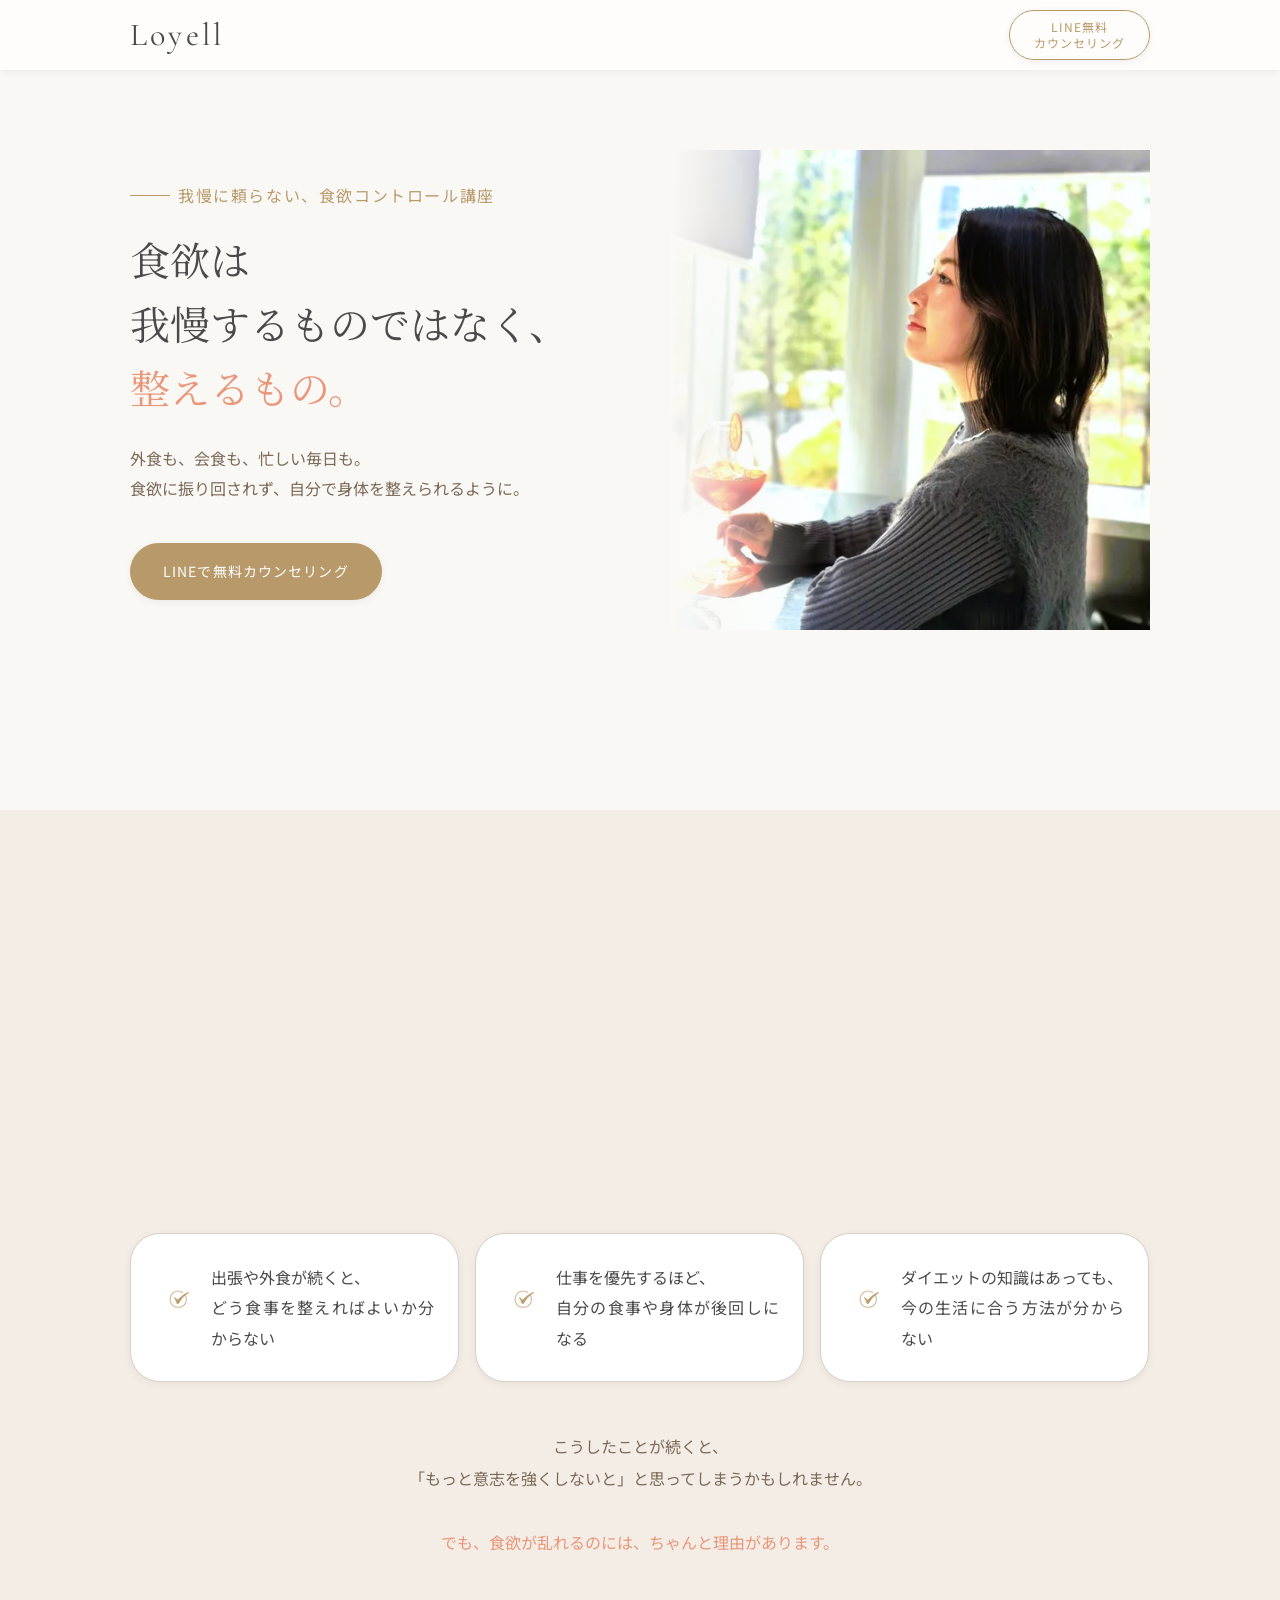
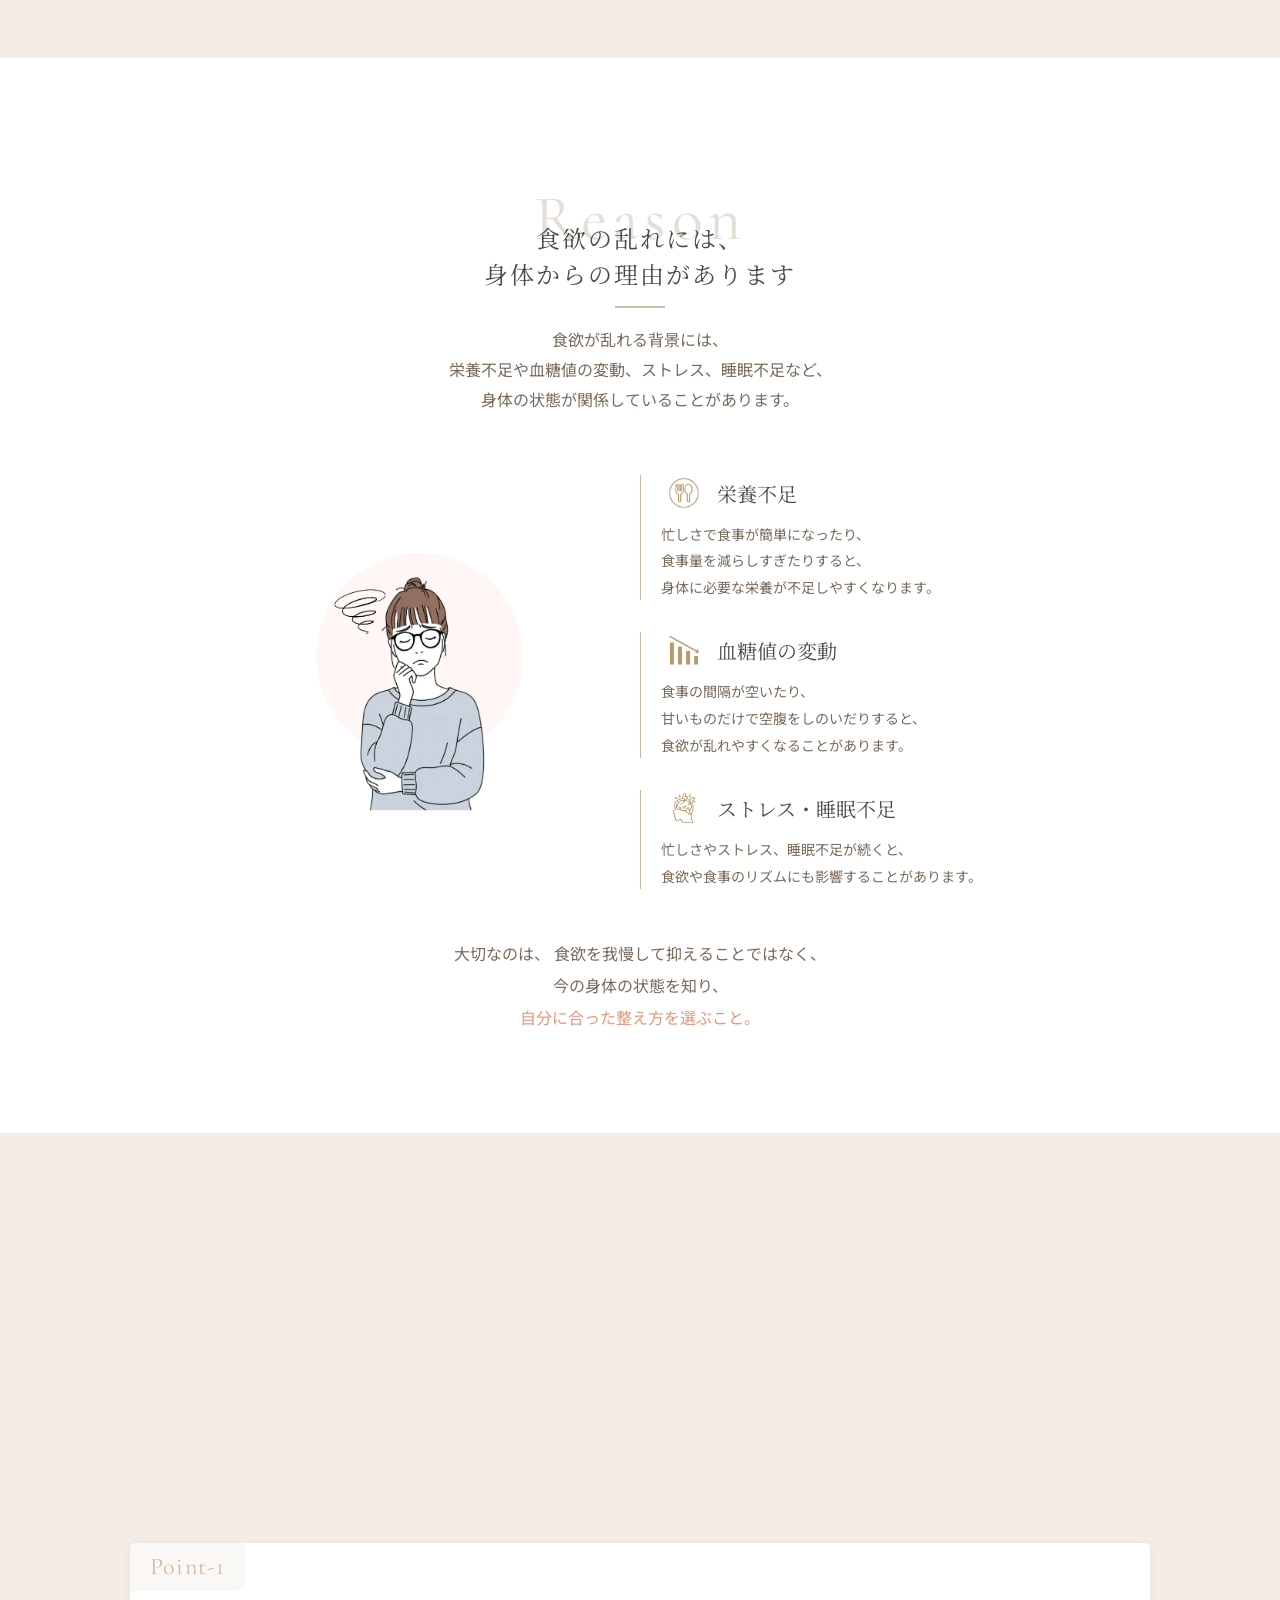
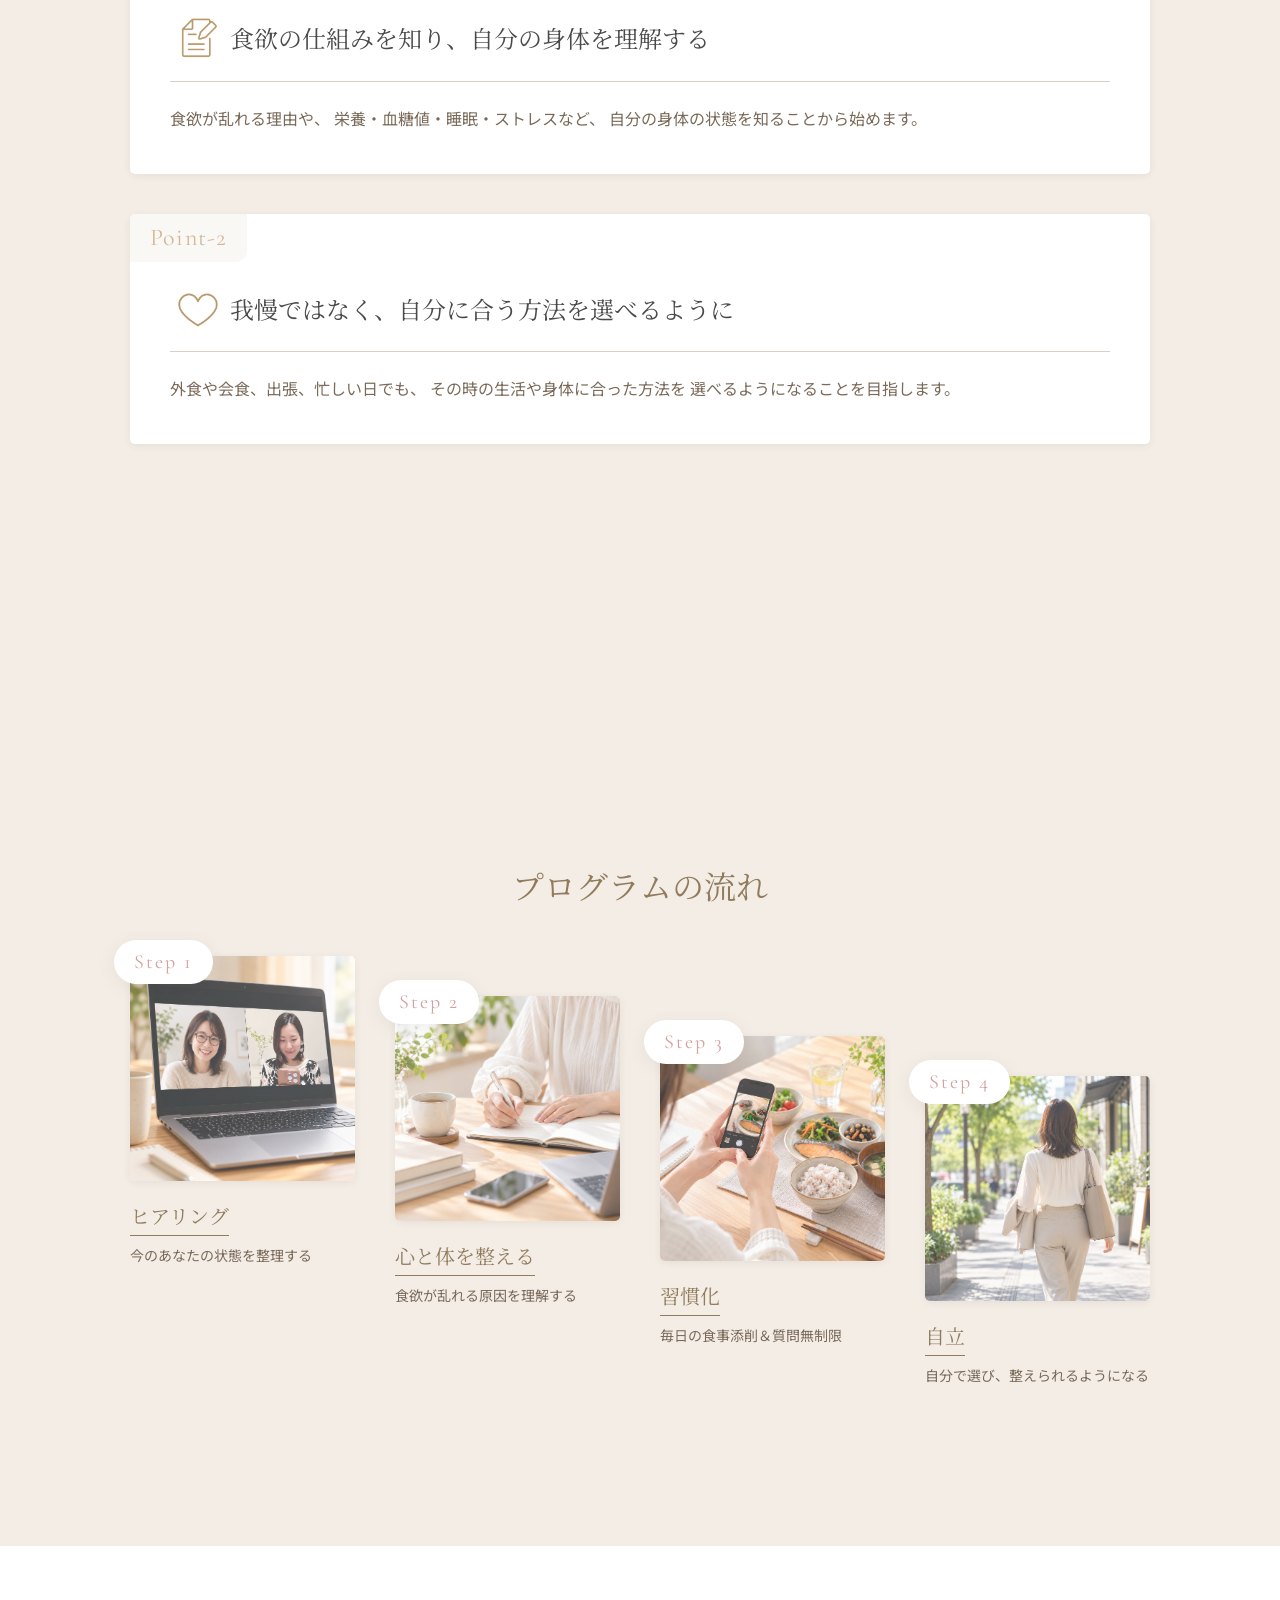
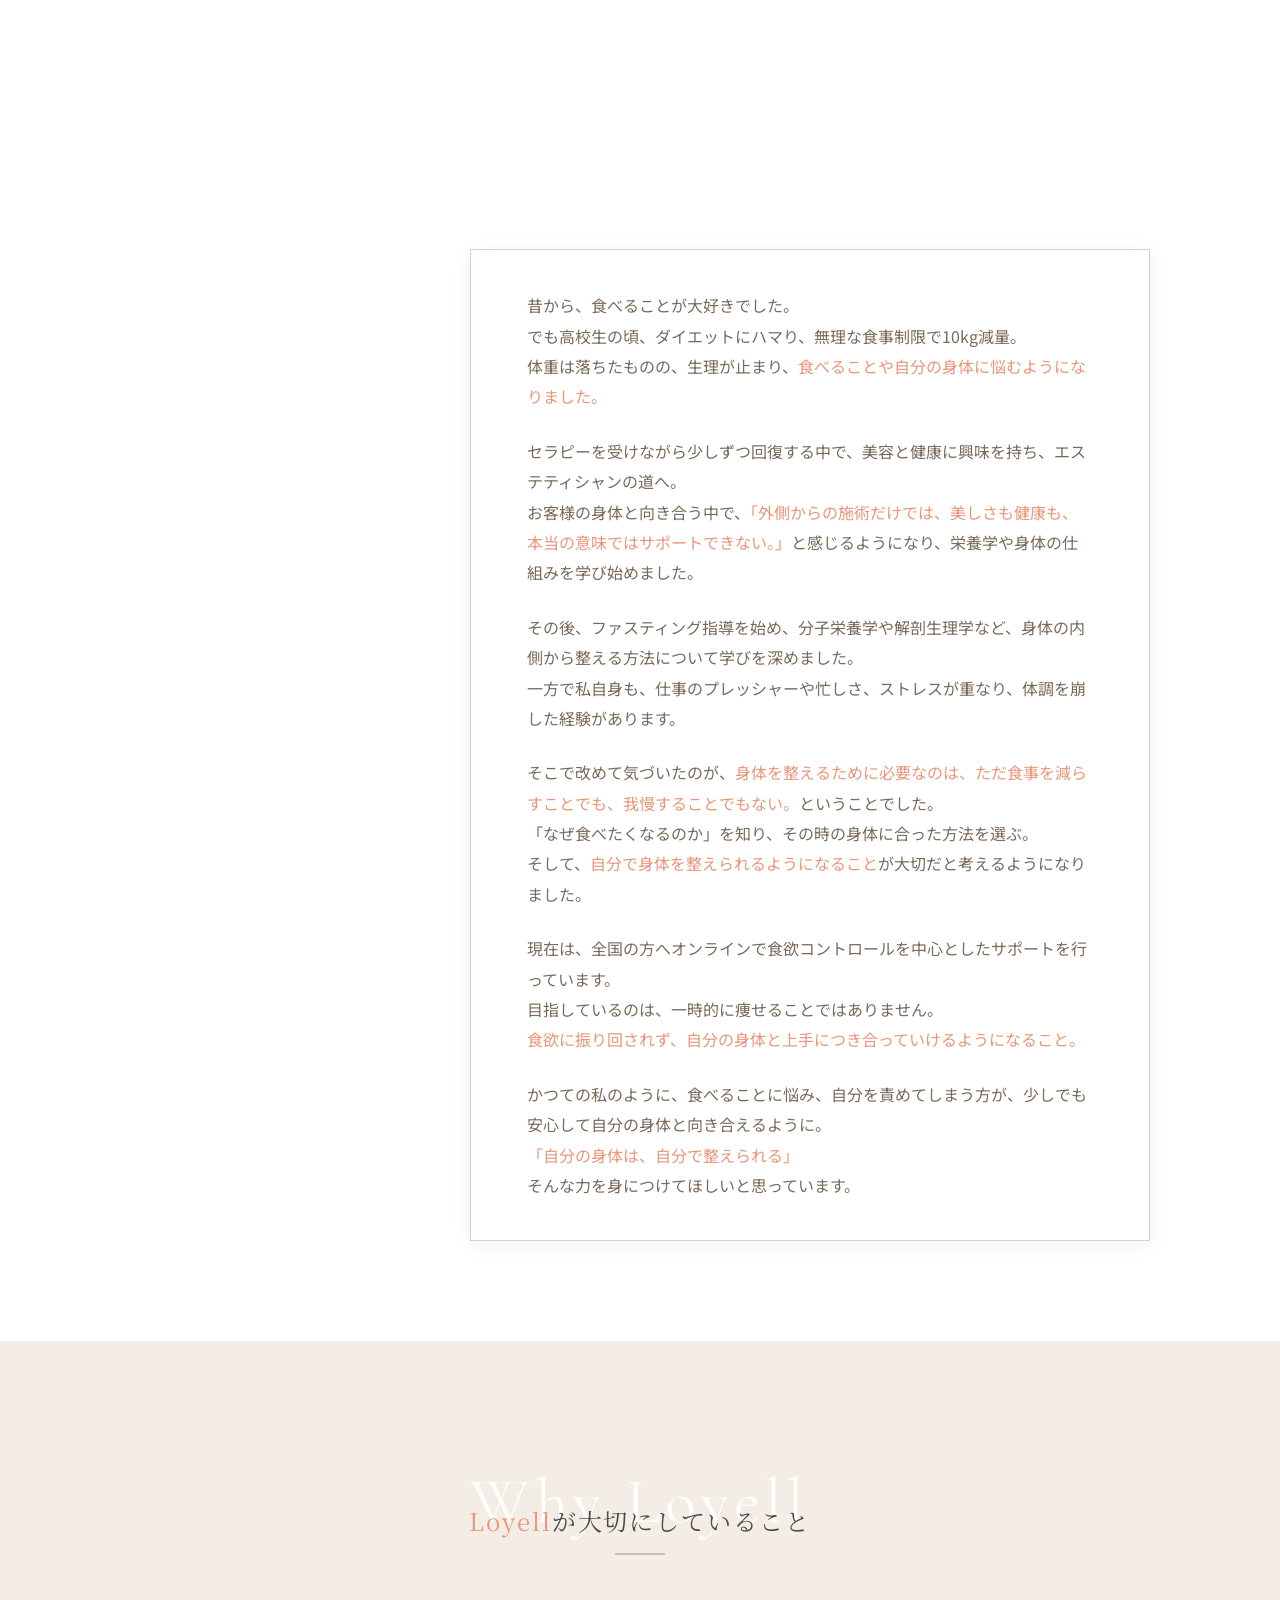
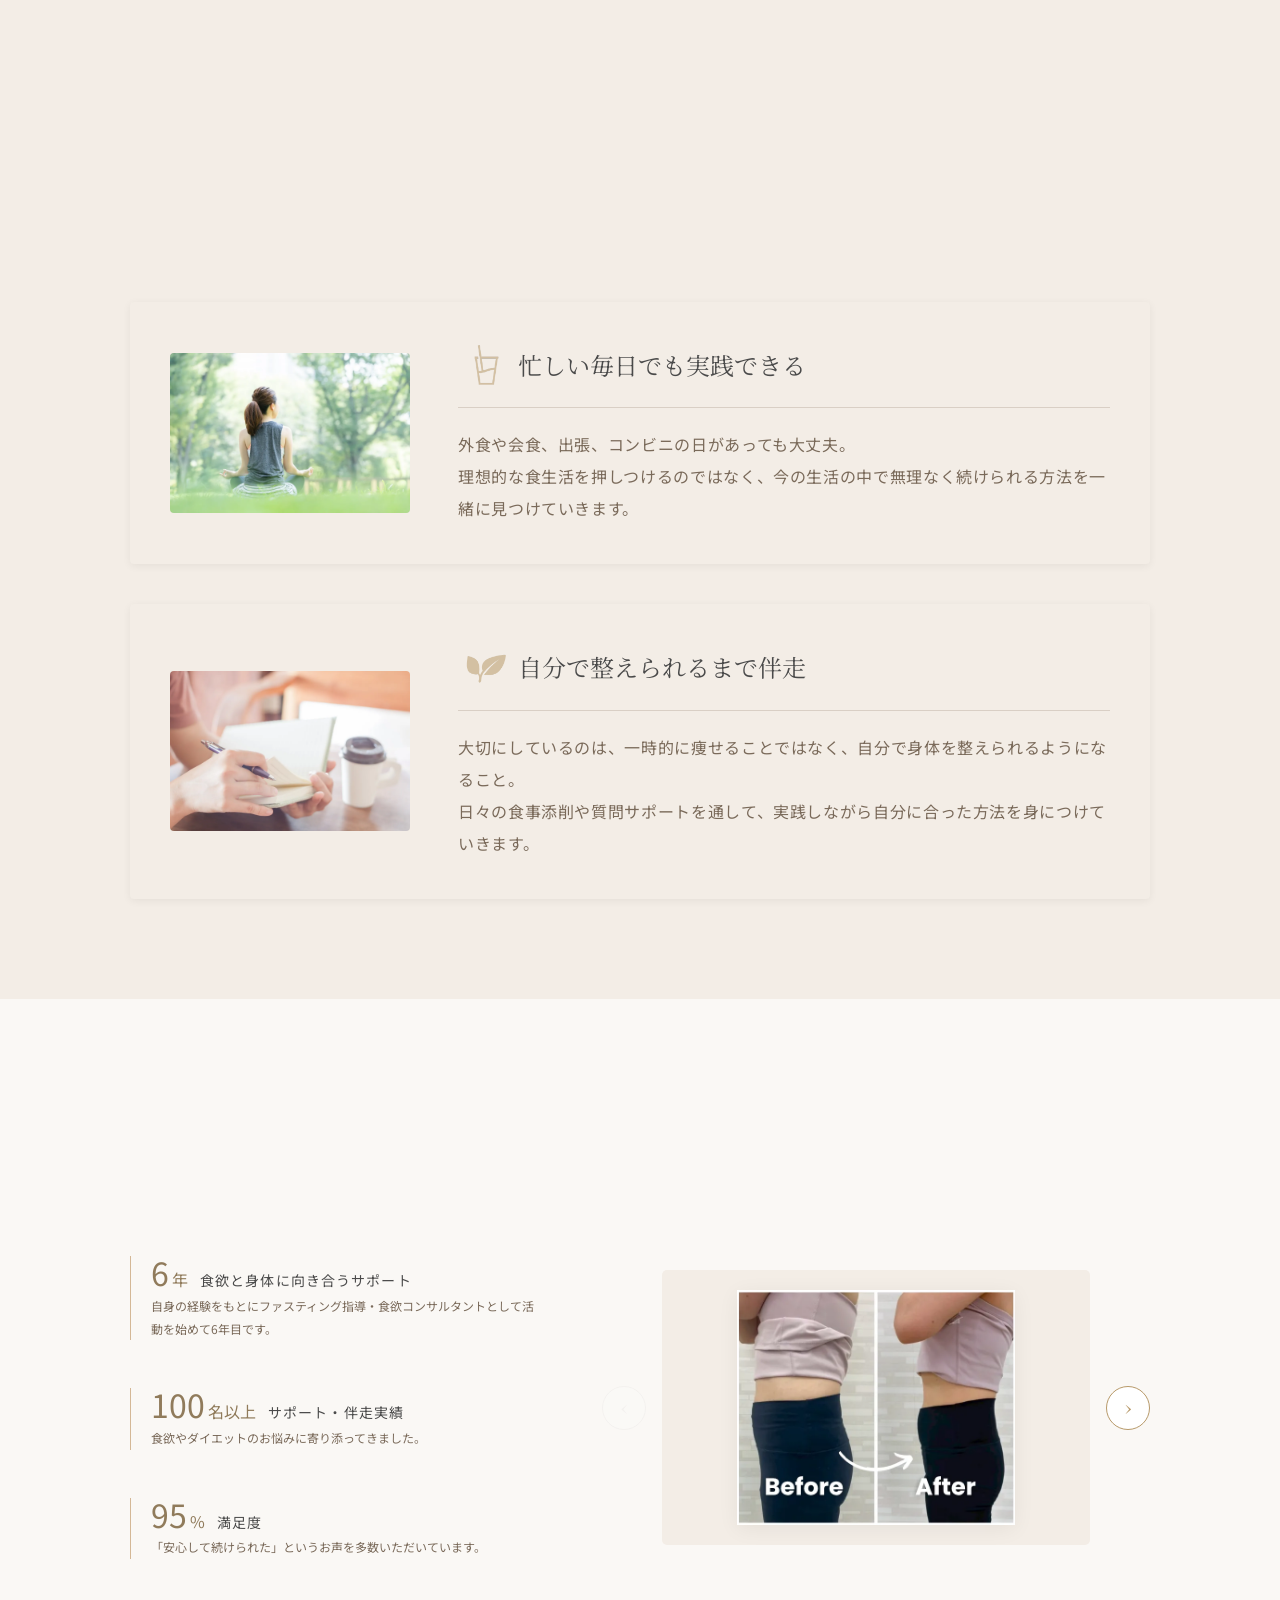
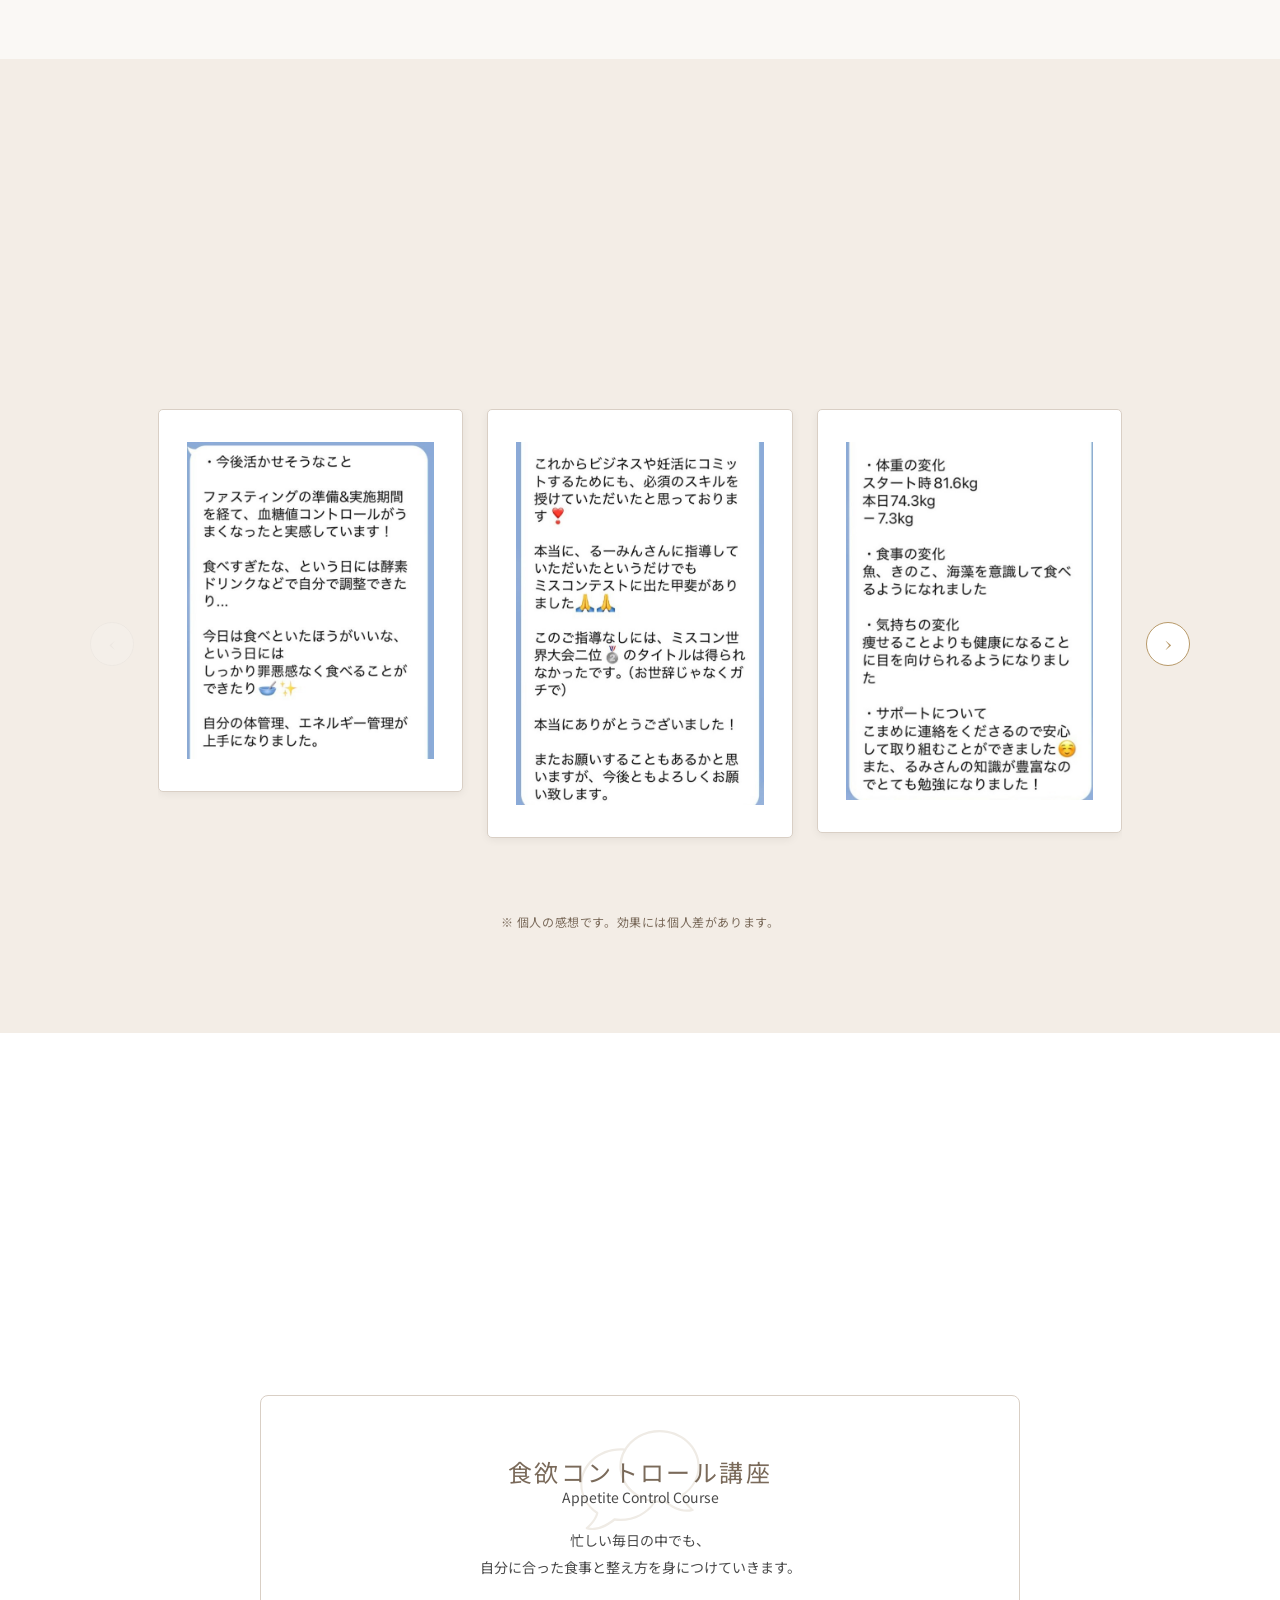
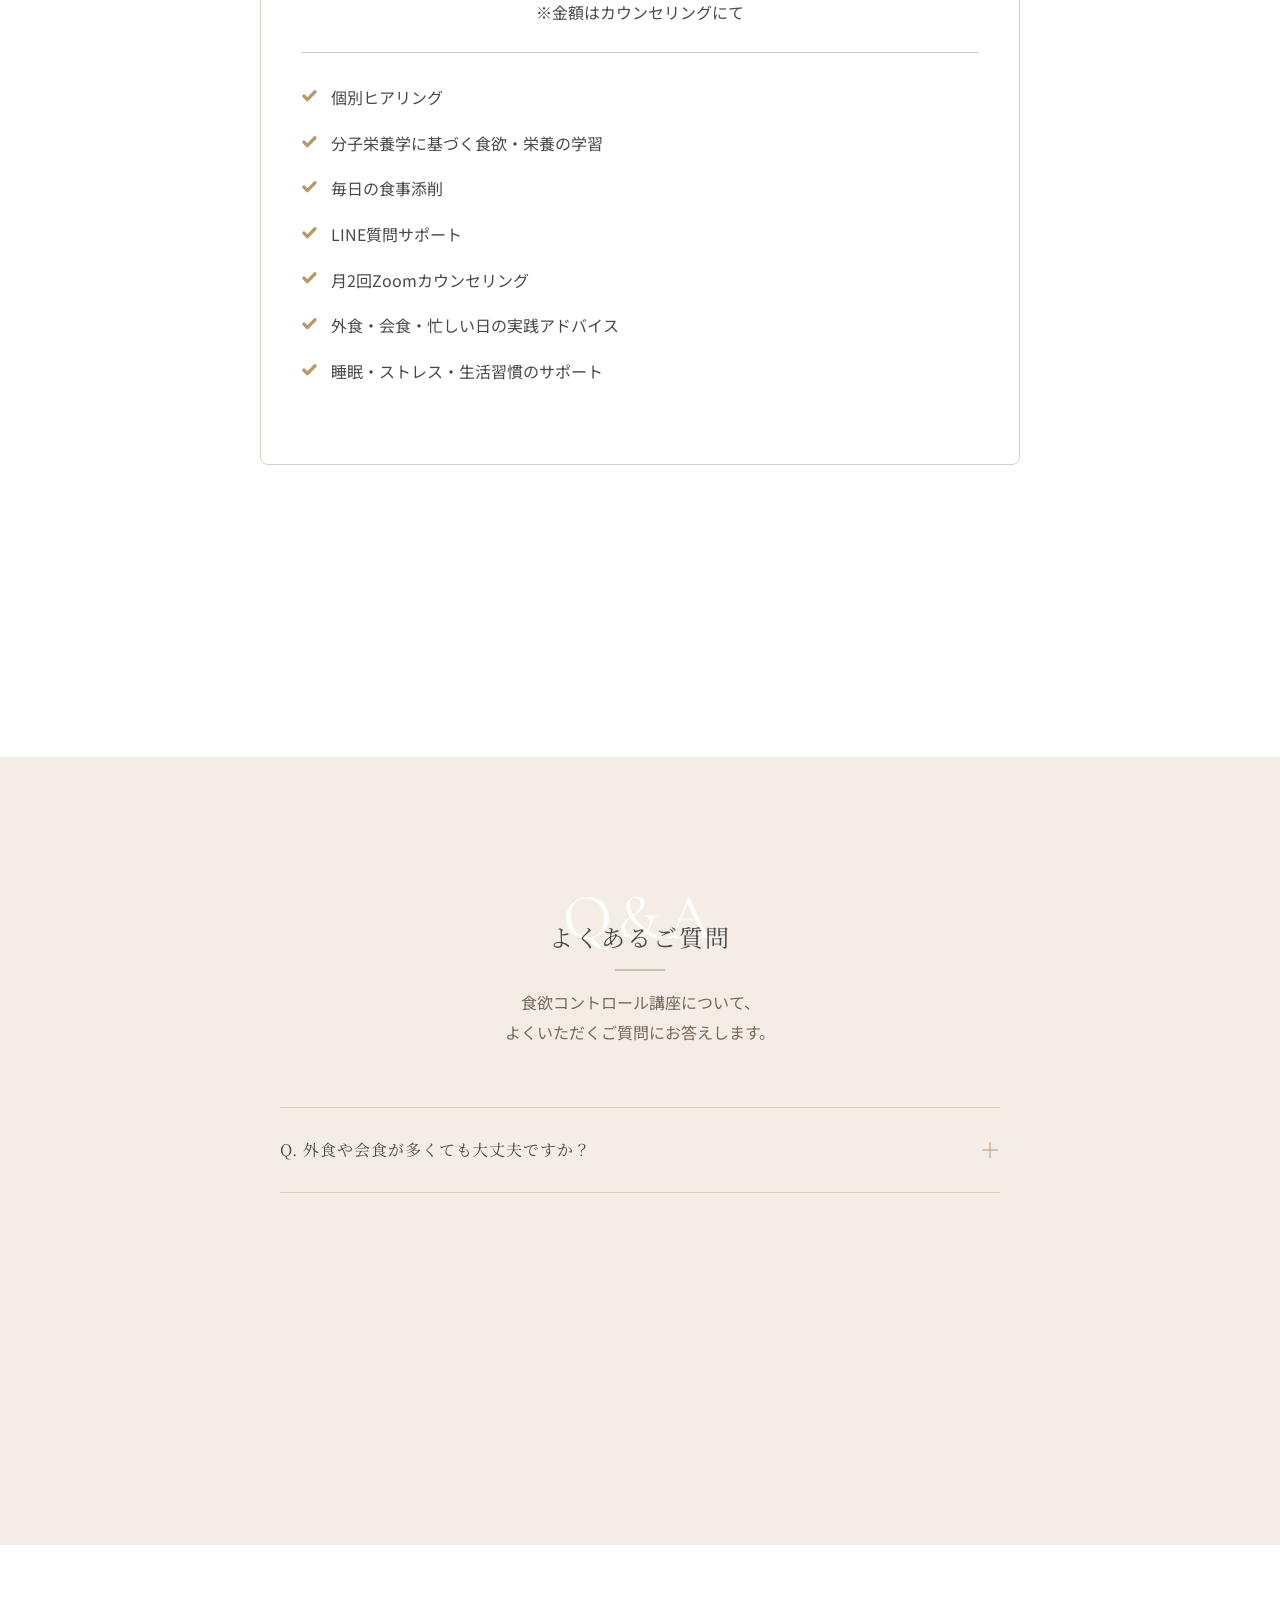
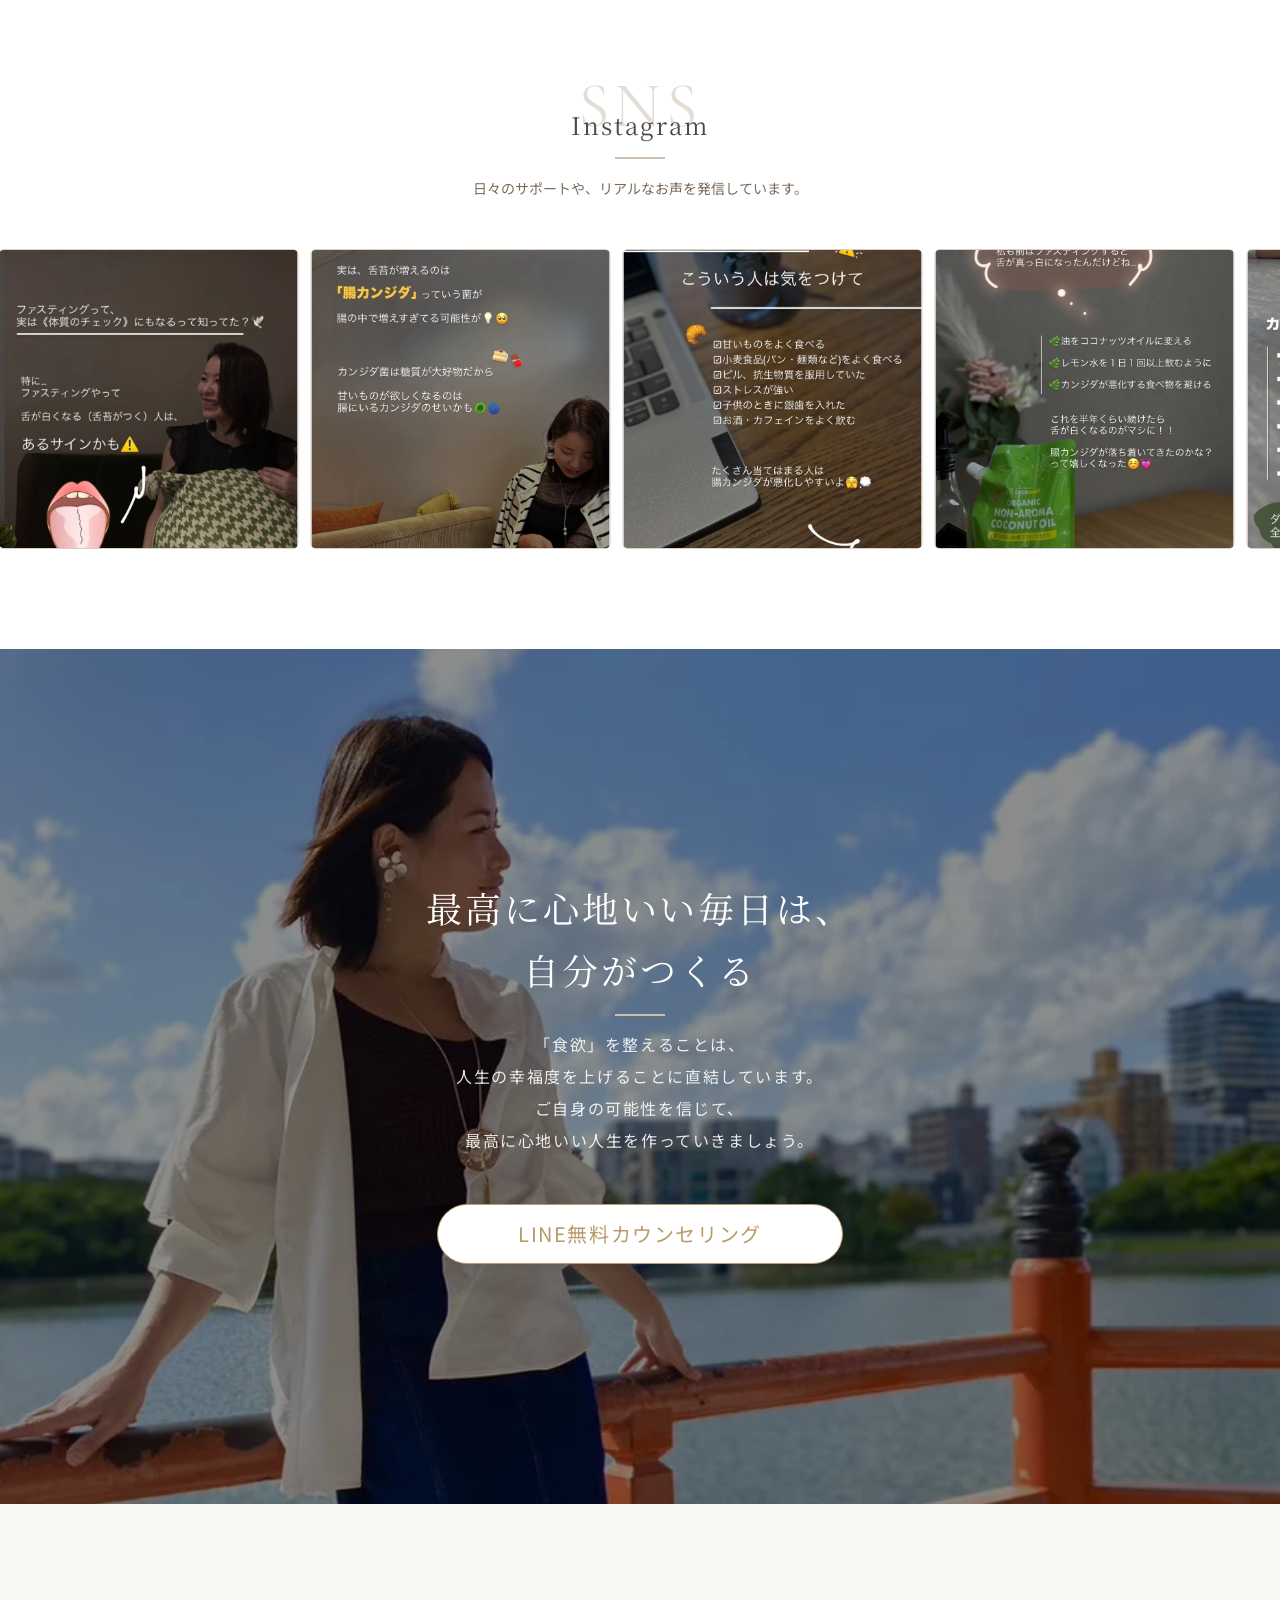
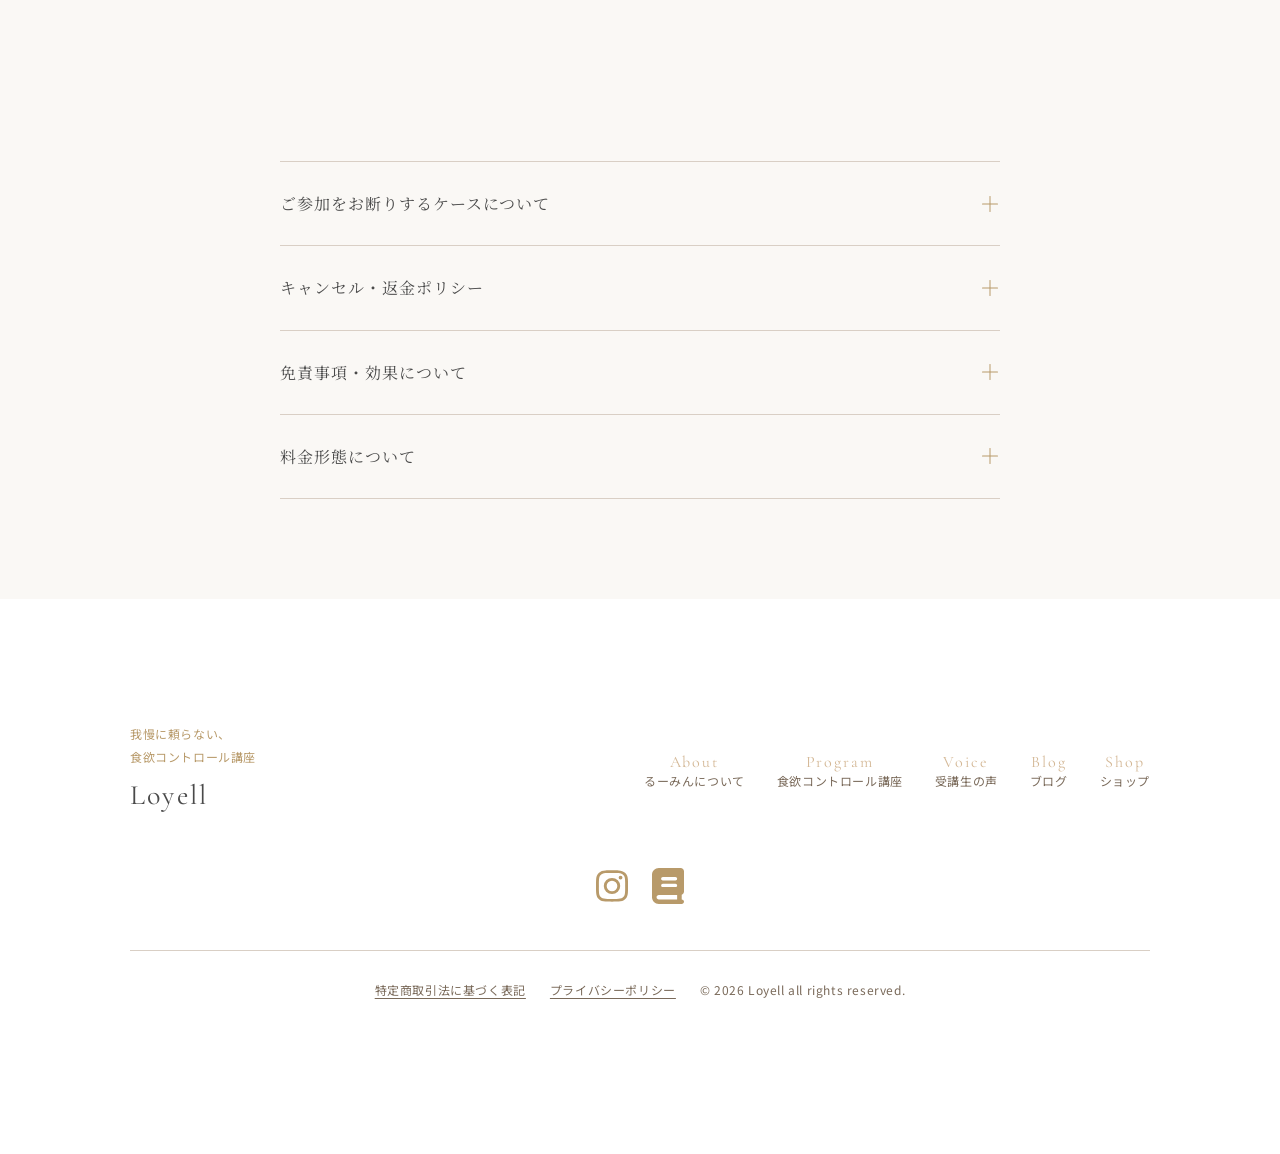
==== commit 45d2c1c7: "画像差し替え" ====
--- a/index.html
+++ b/index.html
@@ -350,9 +350,9 @@
 							<div class="approach__flow-card js-fadeup">
 								<div class="approach__flow-card-image">
 									<picture>
-										<source media="(max-width: 767px)" srcset="images/fasting1-sp.webp" />
+										<source media="(max-width: 767px)" srcset="images/nagare1.png" />
 										<img
-											src="images/fasting1.webp"
+											src="images/nagare1.png"
 											alt="ヒアリングのイメージ"
 											width="420"
 											height="420"
@@ -371,9 +371,9 @@
 							<div class="approach__flow-card js-fadeup">
 								<div class="approach__flow-card-image">
 									<picture>
-										<source media="(max-width: 767px)" srcset="images/fasting2-sp.webp" />
+										<source media="(max-width: 767px)" srcset="images/nagare2.png" />
 										<img
-											src="images/fasting2.webp"
+											src="images/nagare2.png"
 											alt="心と体を整えるイメージ"
 											width="420"
 											height="420"
@@ -391,9 +391,9 @@
 							<div class="approach__flow-card js-fadeup">
 								<div class="approach__flow-card-image">
 									<picture>
-										<source media="(max-width: 767px)" srcset="images/fasting3-sp.webp" />
+										<source media="(max-width: 767px)" srcset="images/nagare3.png" />
 										<img
-											src="images/fasting3.webp"
+											src="images/nagare3.png"
 											alt="習慣化のイメージ"
 											width="420"
 											height="420"
@@ -411,9 +411,9 @@
 							<div class="approach__flow-card js-fadeup">
 								<div class="approach__flow-card-image">
 									<picture>
-										<source media="(max-width: 767px)" srcset="images/fasting3-sp.webp" />
+										<source media="(max-width: 767px)" srcset="images/nagare4.png" />
 										<img
-											src="images/fasting3.webp"
+											src="images/nagare4.png"
 											alt="自分で選び、整えるイメージ"
 											width="420"
 											height="420"
--- a/css/style.css
+++ b/css/style.css
@@ -481,7 +481,7 @@
 .faq .common__header-title--en,
 .voice .common__header-title--en,
 .why .common__header-title--en {
-  color: rgba(255, 255, 255, 0.7);
+  color: rgba(255, 255, 255, 0.9);
 }
 
 .strong,
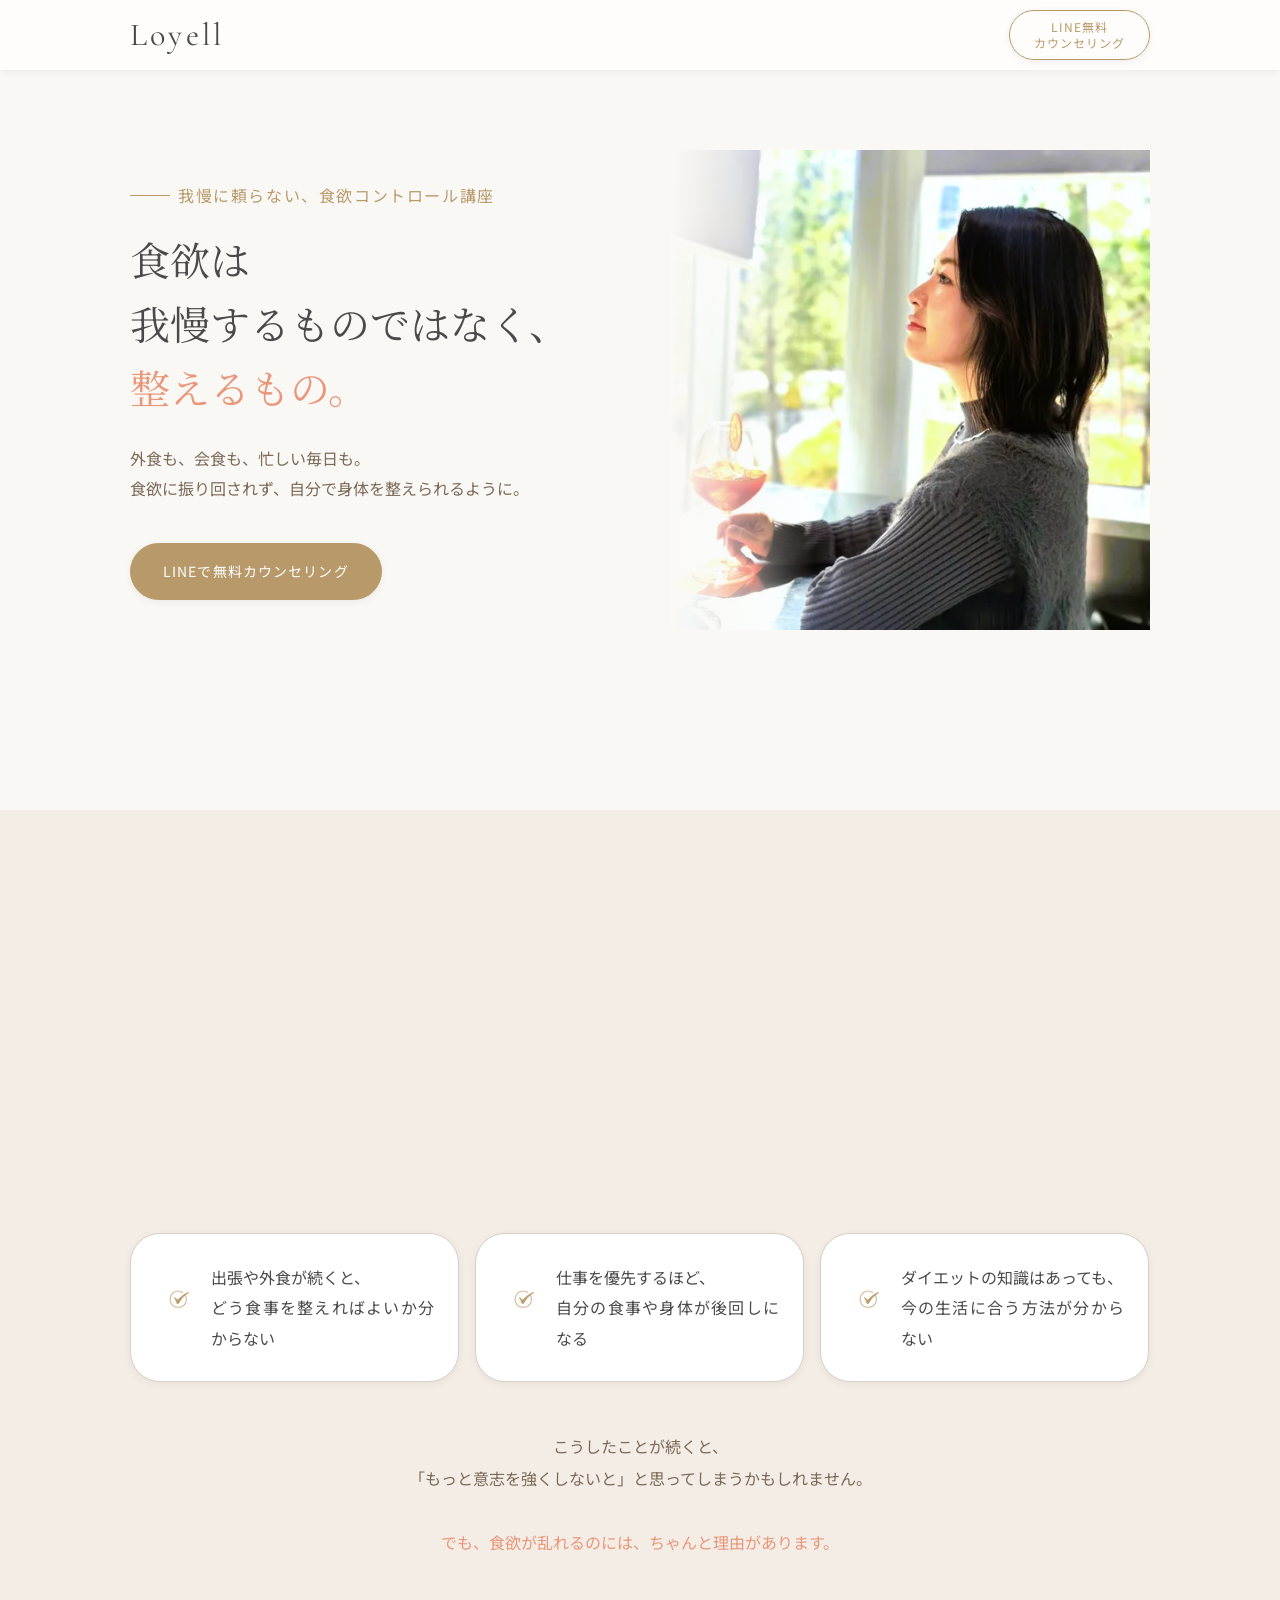
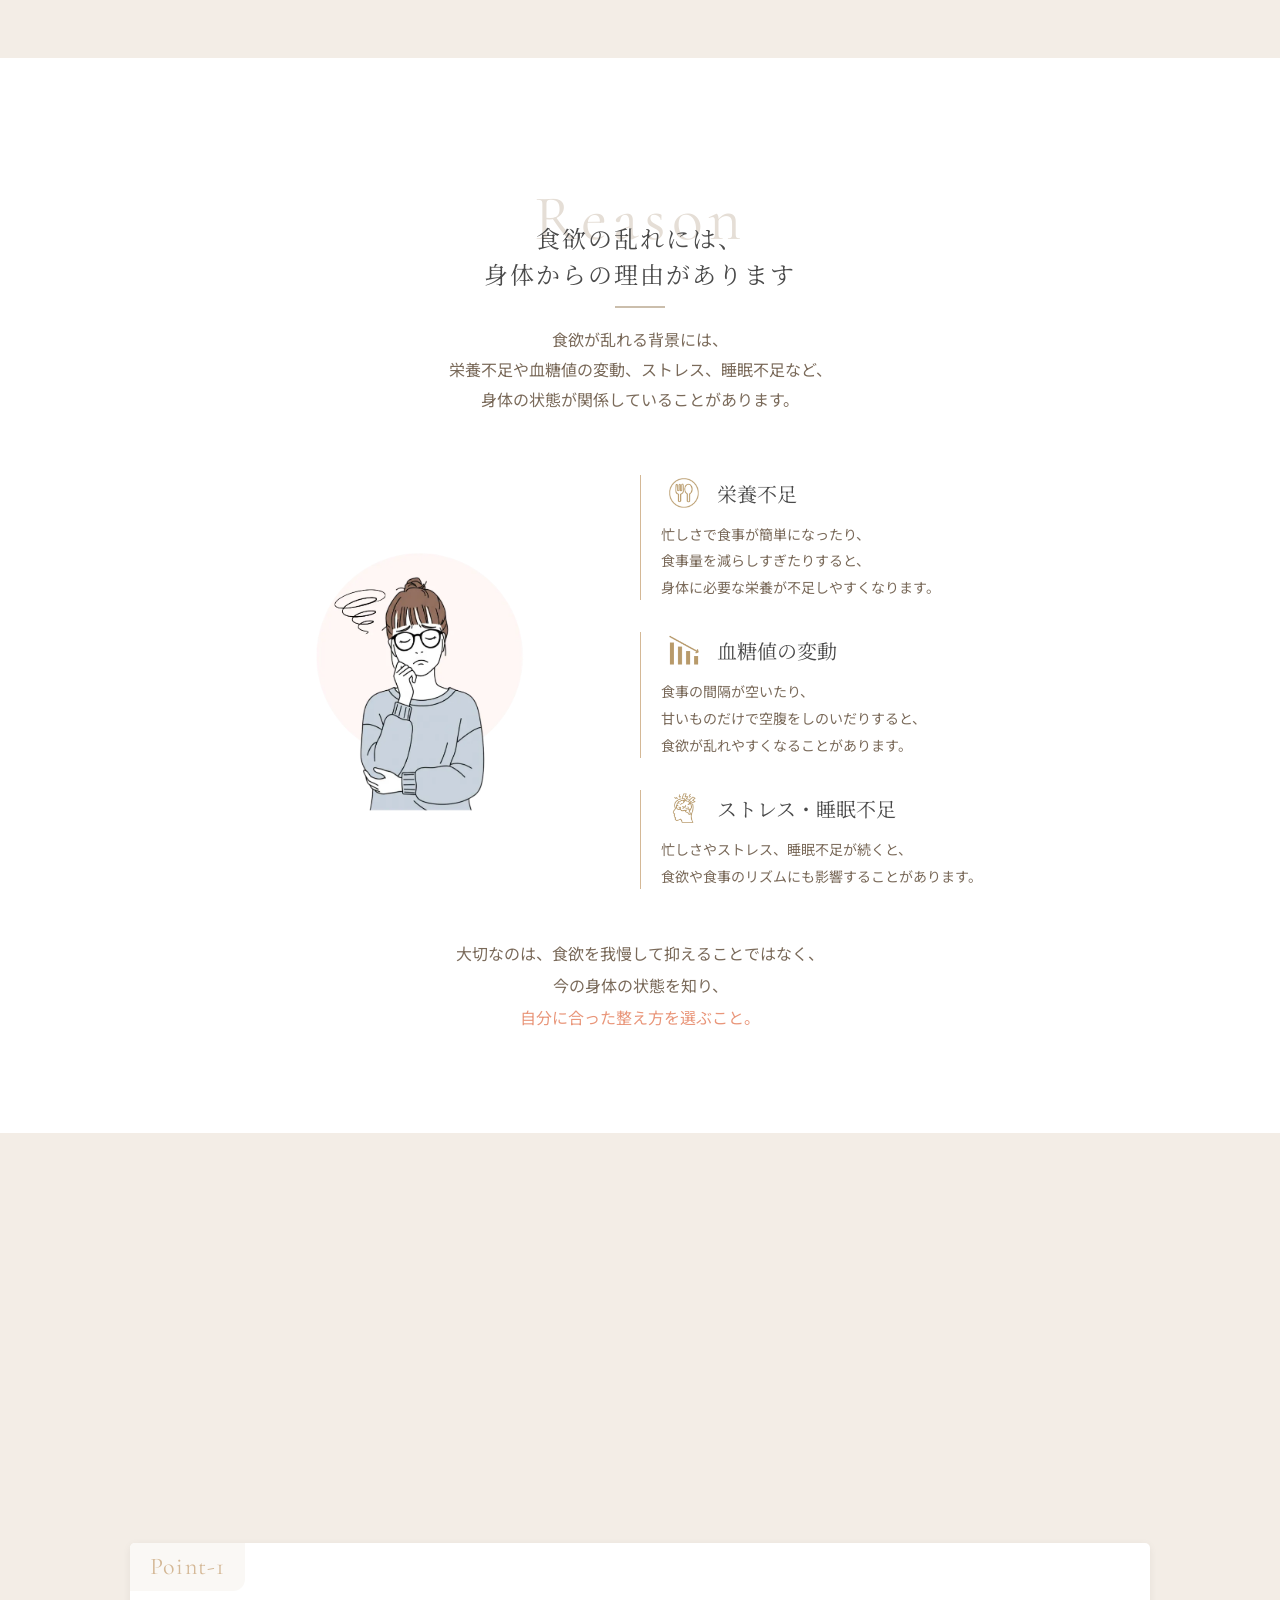
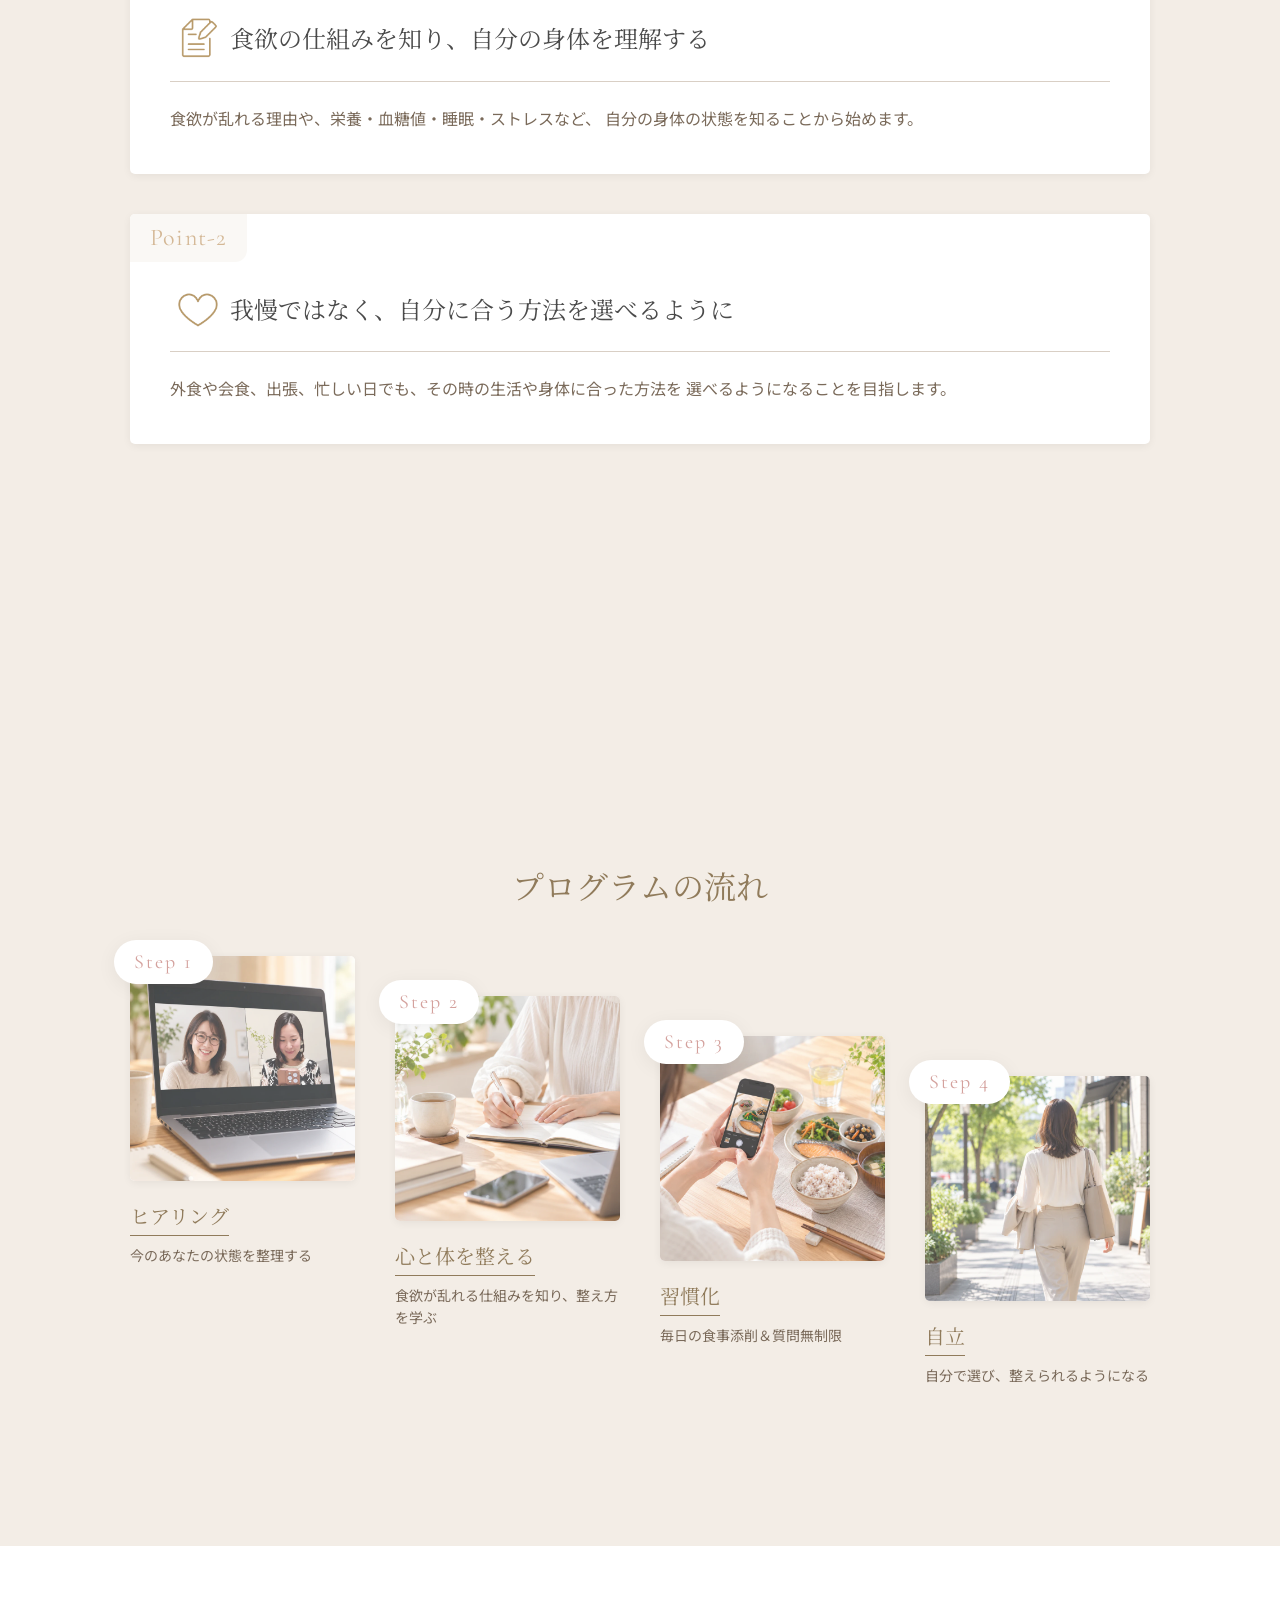
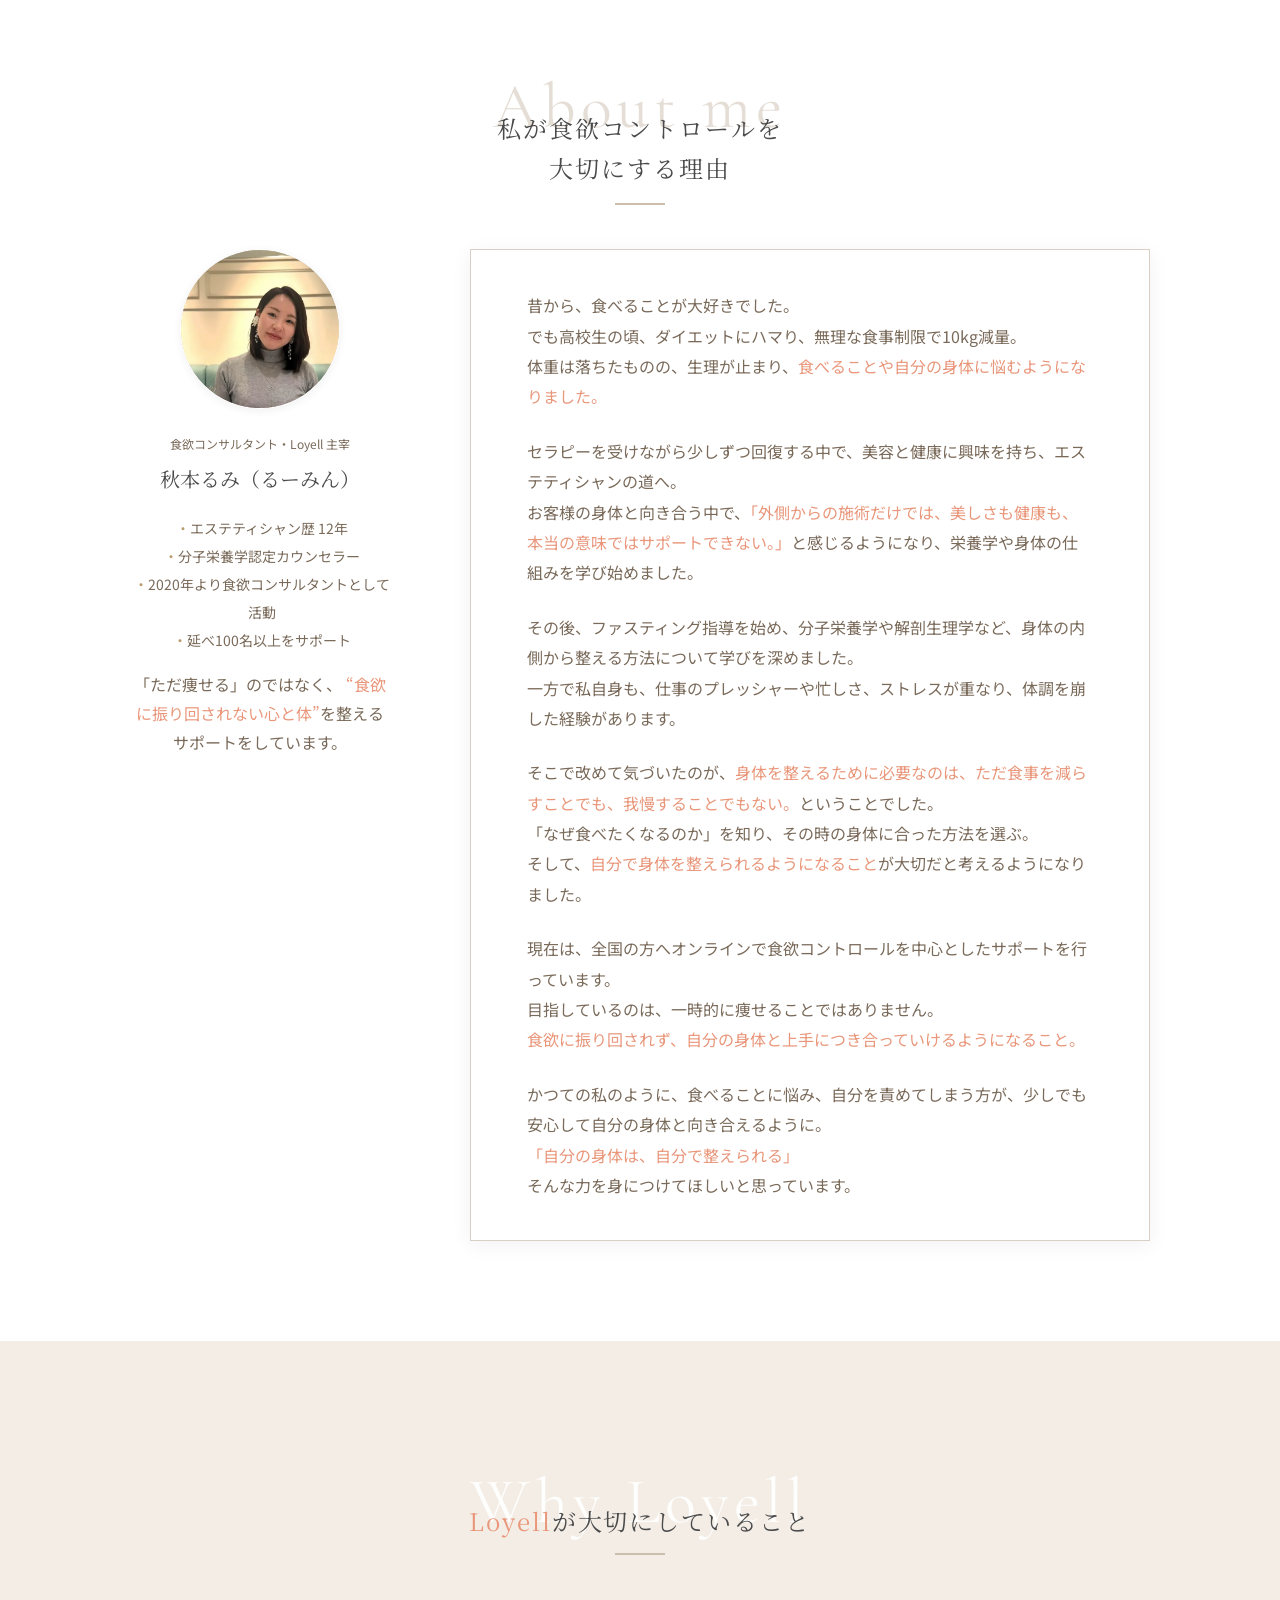
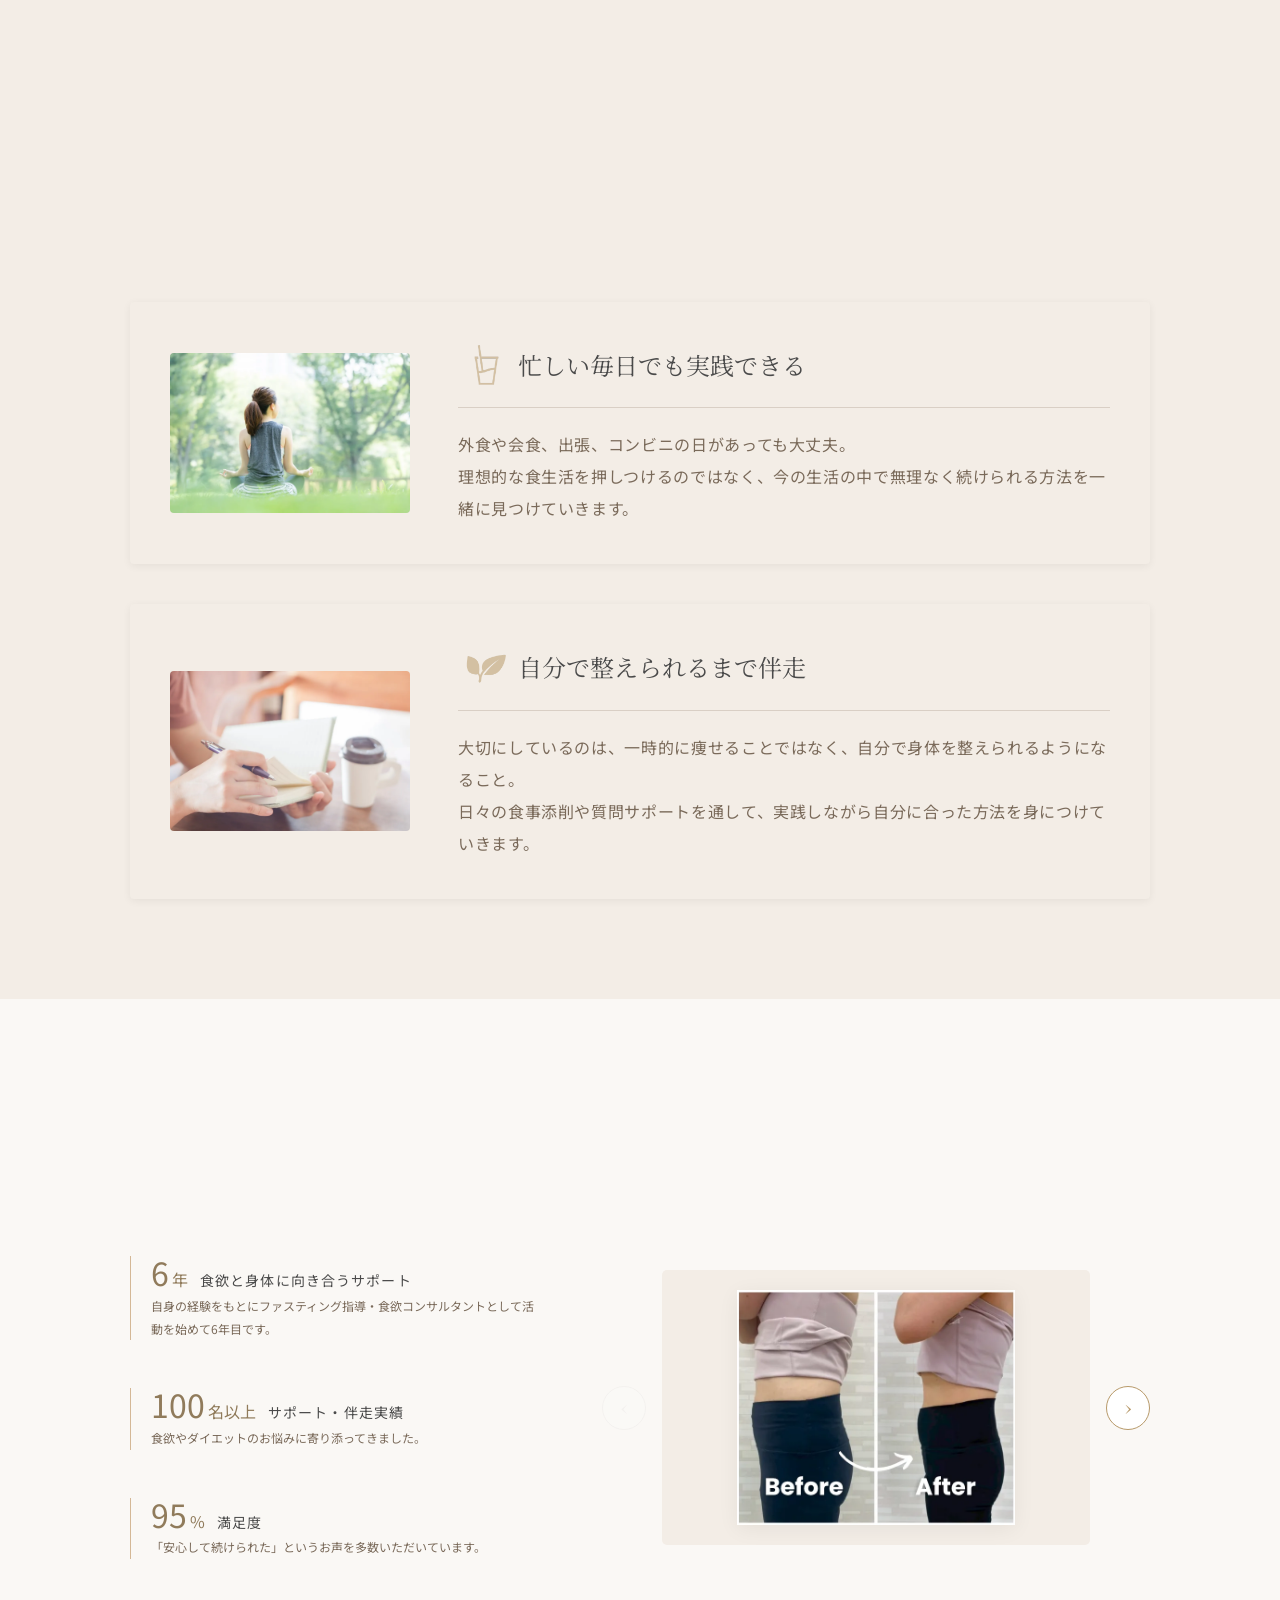
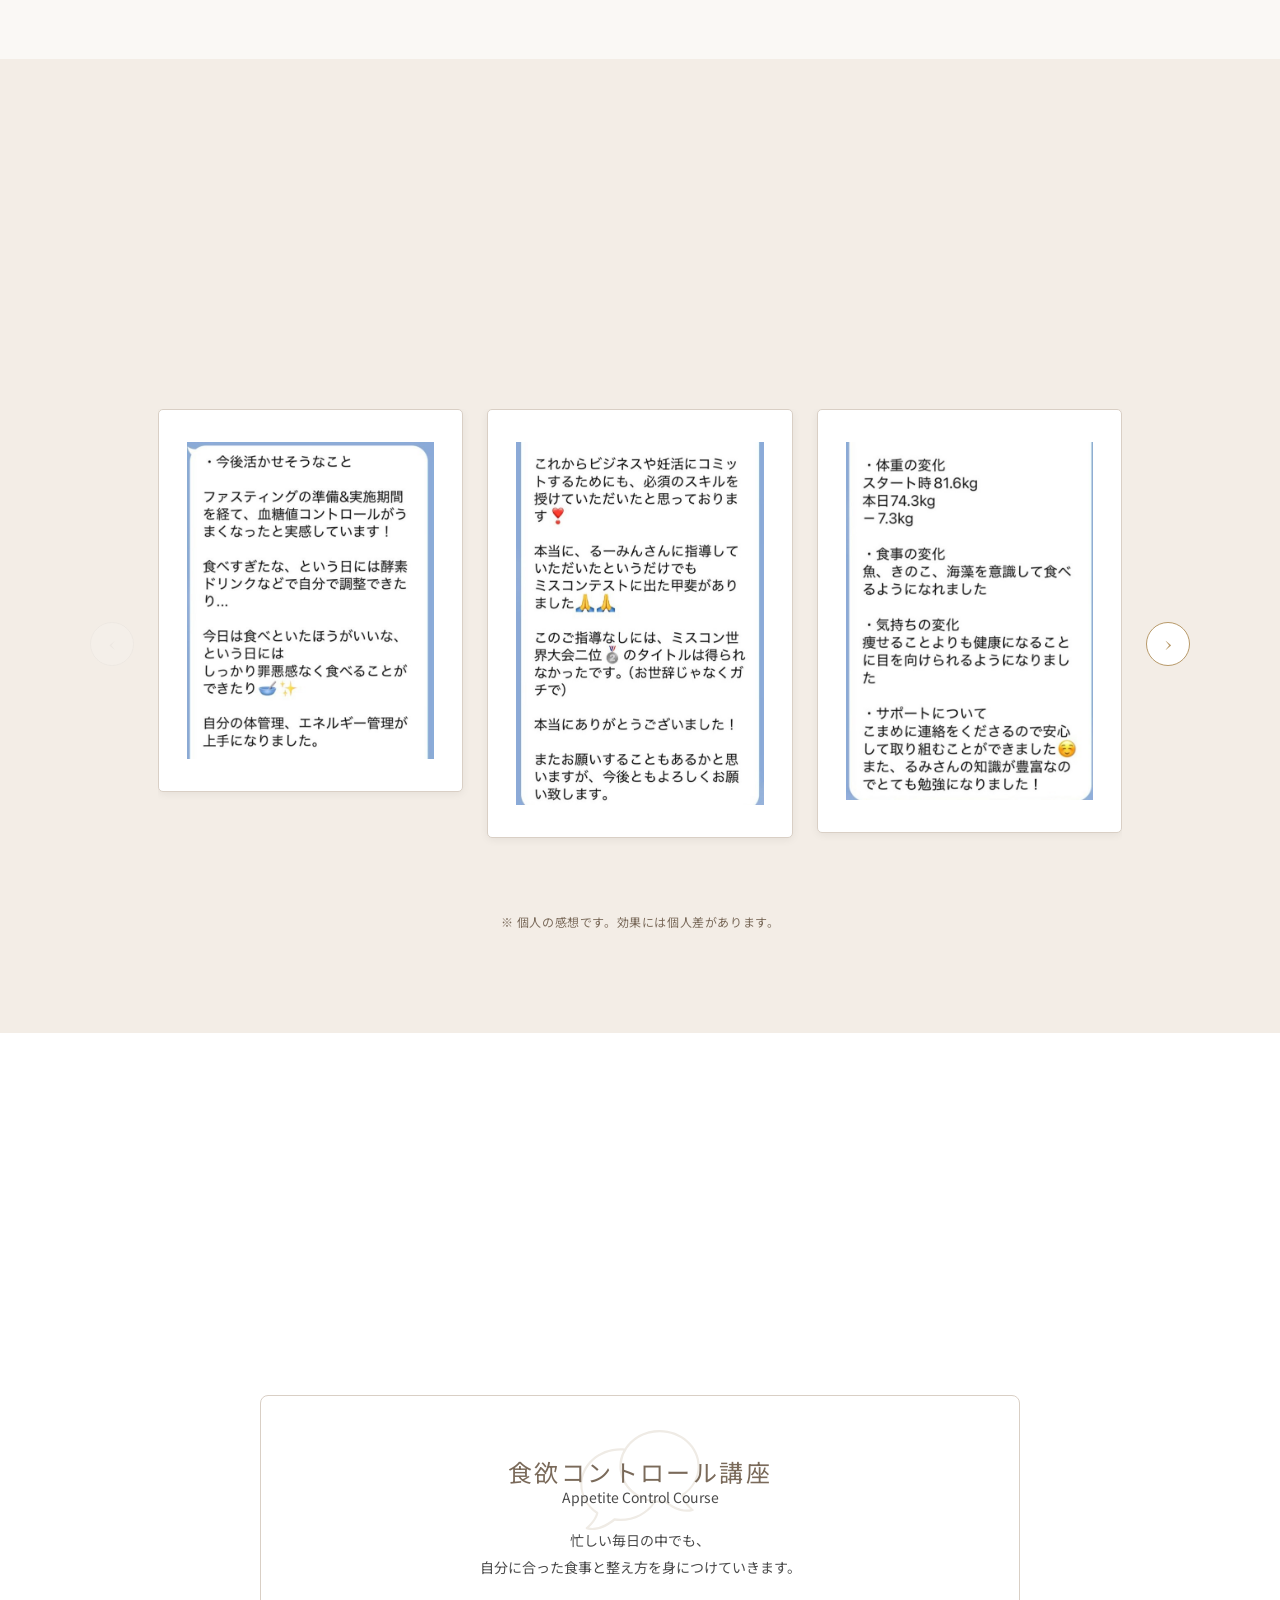
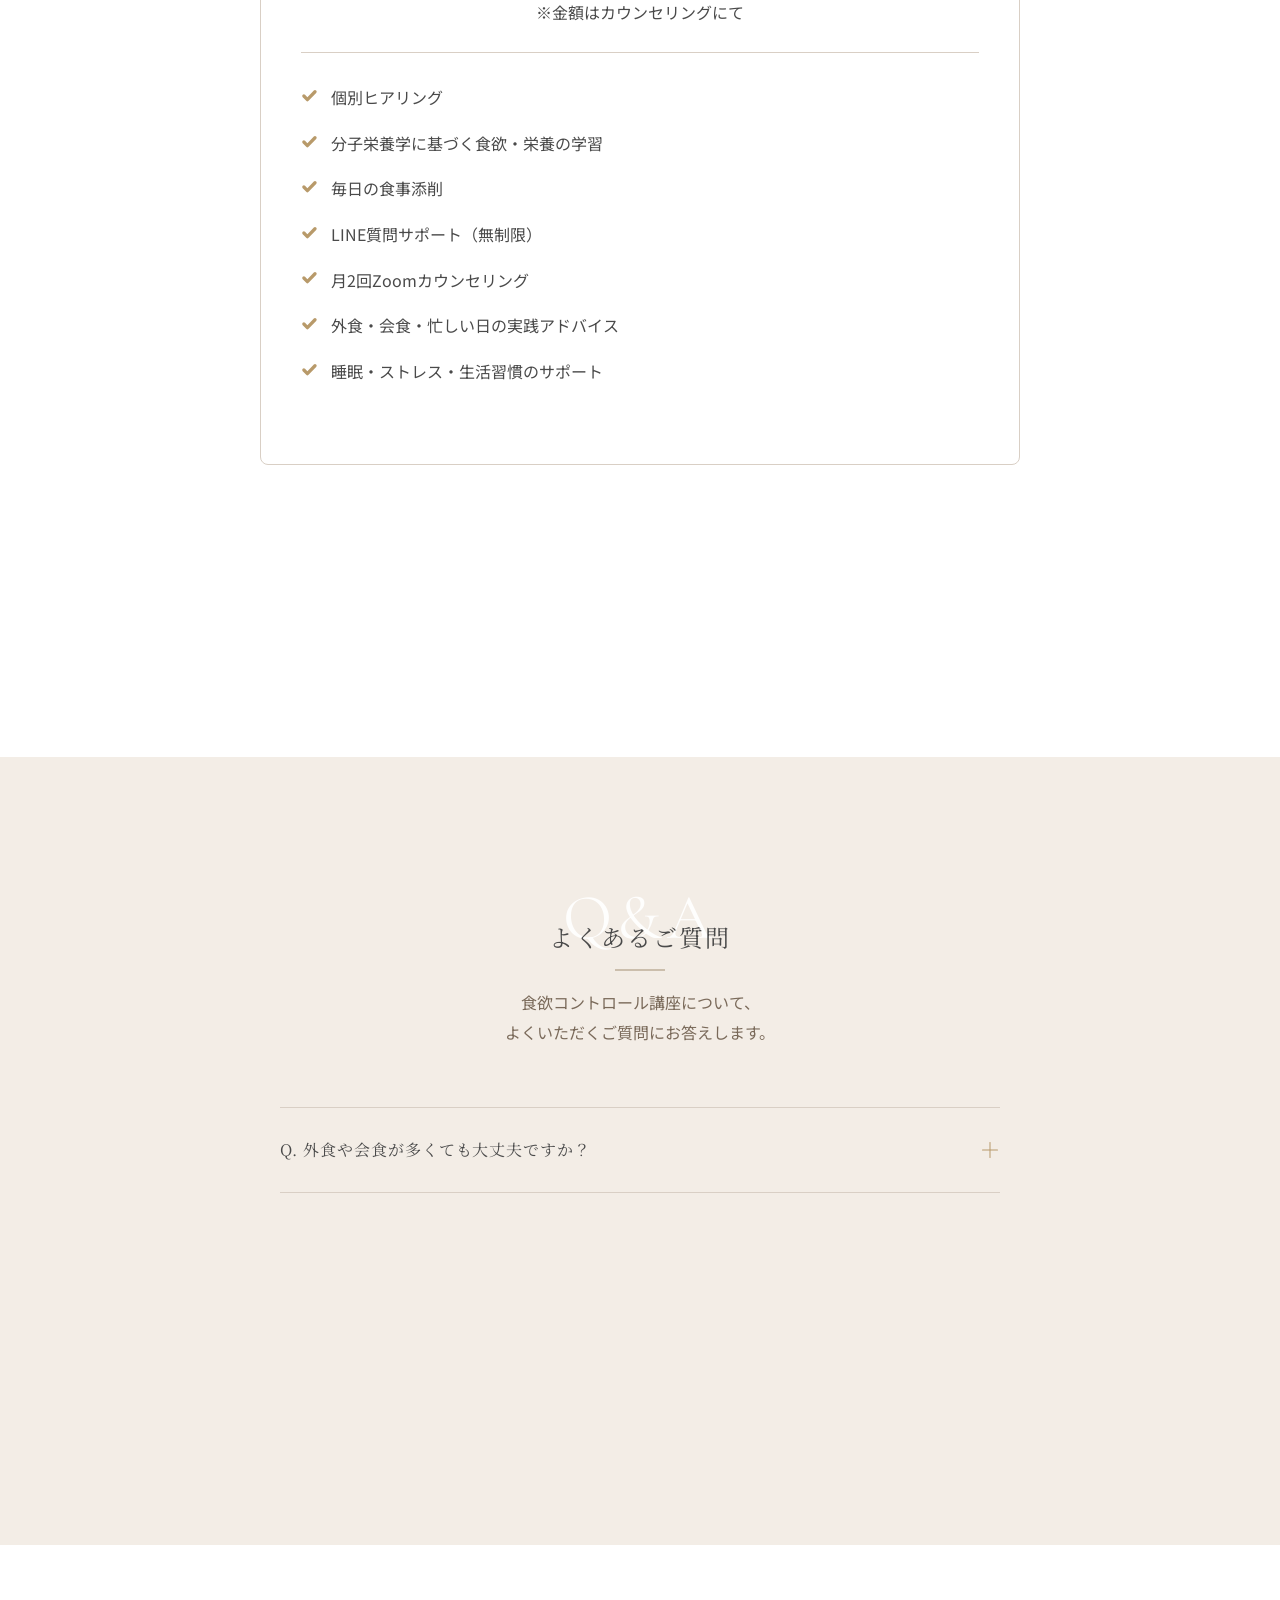
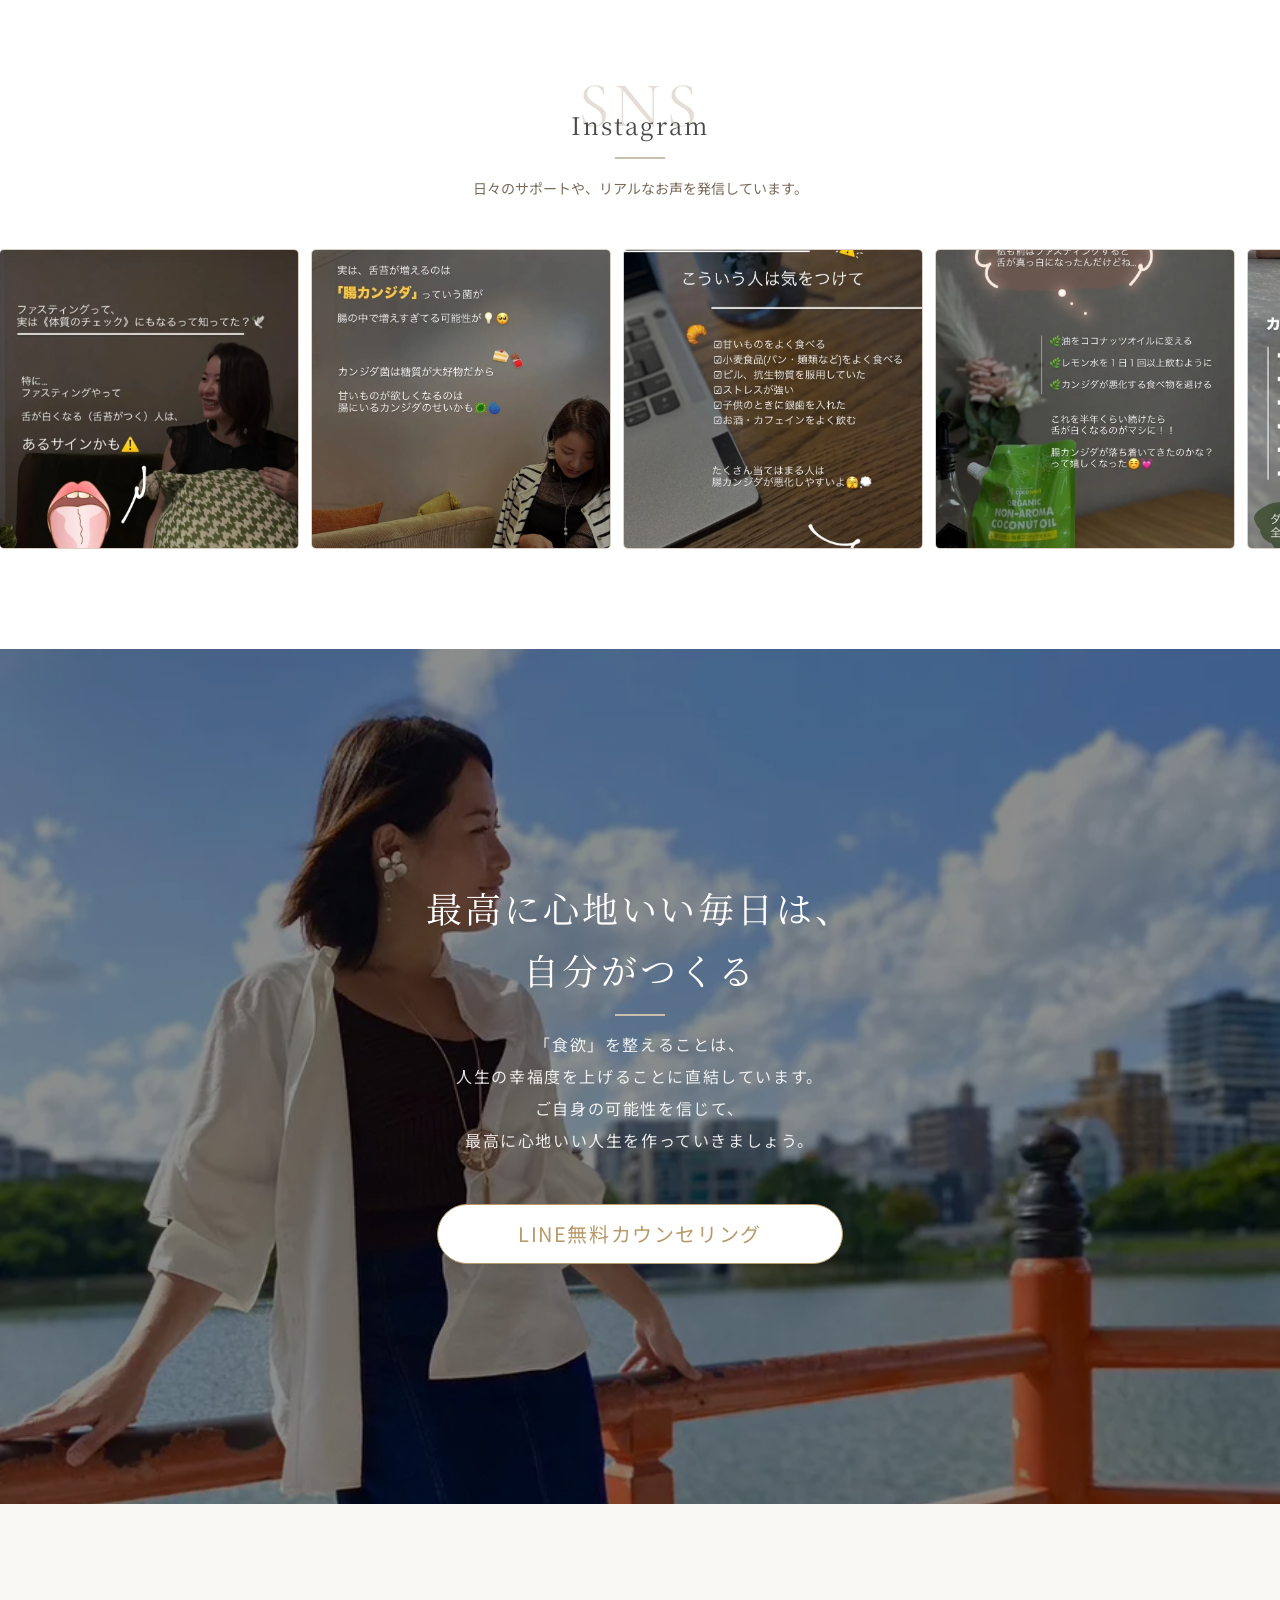
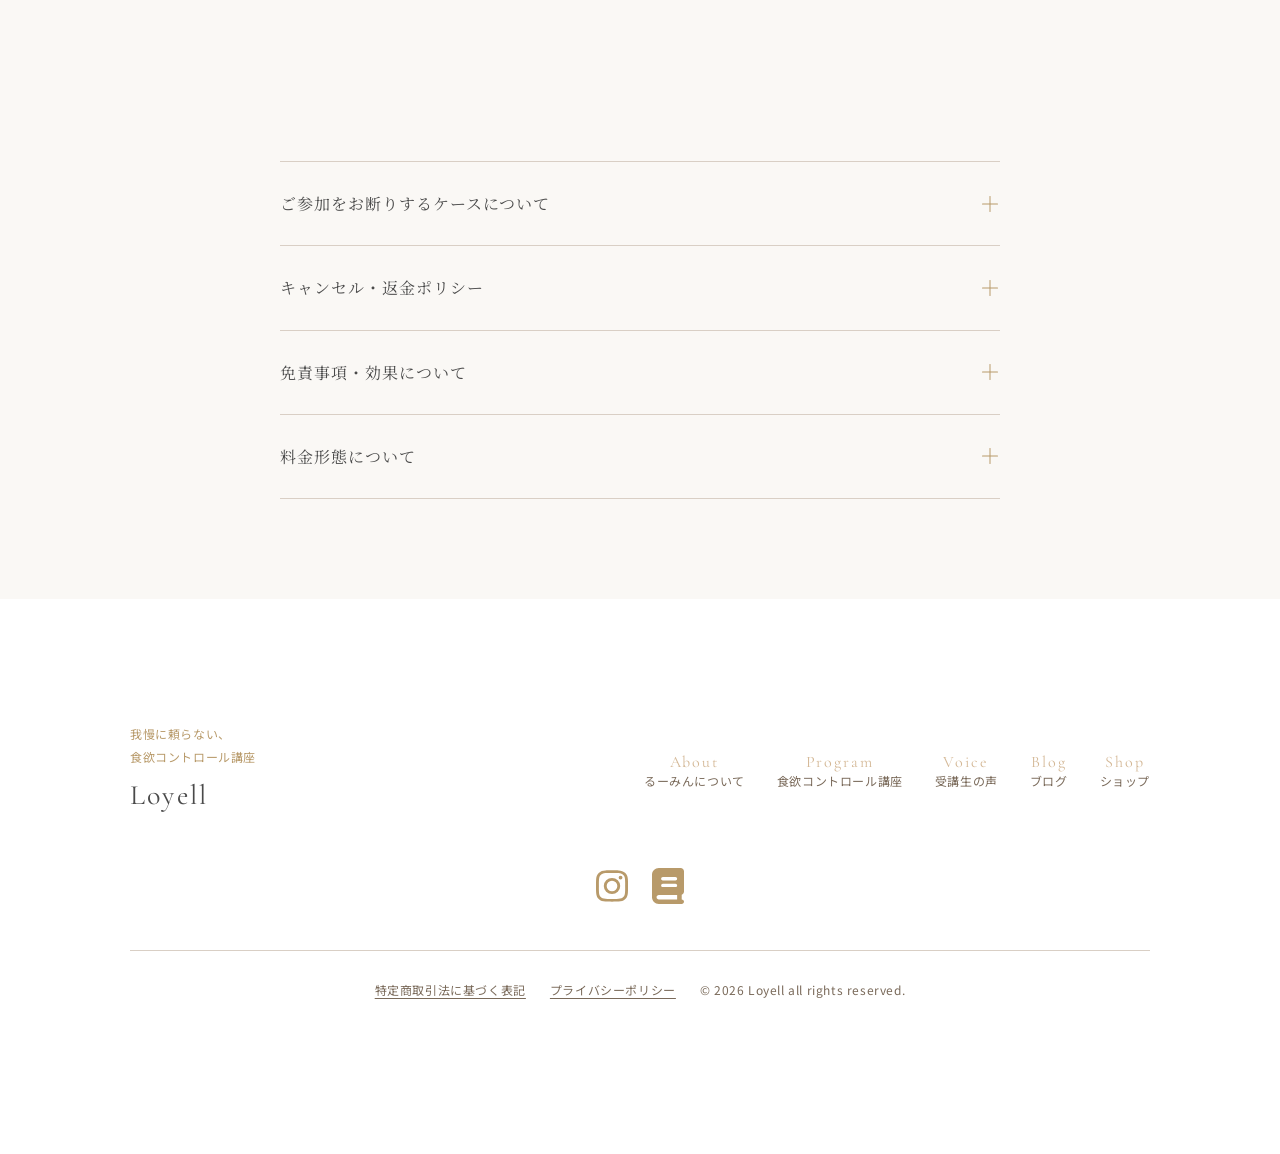
==== commit 1903e9ea: "最終確認0913" ====
--- a/index.html
+++ b/index.html
@@ -3,7 +3,7 @@
 	<head>
 		<meta charset="UTF-8" />
 		<meta name="viewport" content="width=device-width, initial-scale=1.0" />
-		<title>Loyell | 秋本るみ 食欲コントロール＆ファスティング</title>
+		<title>Loyell｜秋本るみ 食欲コントロール講座</title>
 
 		<link rel="preconnect" href="https://fonts.googleapis.com" />
 		<link rel="preconnect" href="https://fonts.gstatic.com" crossorigin />
@@ -32,13 +32,13 @@
 		<!-- 公開時は以下を外す -->
 		<meta name="robots" content="index,follow" />
 
-		<meta property="og:title" content="Loyell | 秋本るみ 食欲コントロール＆ファスティング" />
+		<meta property="og:title" content="Loyell｜秋本るみ 食欲コントロール講座" />
 		<meta
 			property="og:description"
 			content="【頑張るダイエットは、もう終わり】リバウンドや食欲に悩む20代〜40代の女性へ。分子栄養学に基づいたアプローチで食欲を整え、「しっかり食べて痩せる」体質改善をサポートします。"
 		/>
-		<meta property="og:image" content="images/ogp-Loyell.jpg(新しいLPの画像)" />
-		<meta property="og:url" content="https://(新しいLPのURL)" />
+		<meta property="og:image" content="https://rumin-loyell.com/images/rumi2.webp" />
+		<meta property="og:url" content="https://rumin-loyell.com/" />
 		<meta property="og:type" content="website" />
 		<meta property="og:site_name" content="Loyell" />
 
@@ -256,7 +256,7 @@
 
 					<div class="reason__footer common__footer js-fadeup">
 						<p class="reason__footer-text common__footer-text">
-							大切なのは、 食欲を我慢して抑えることではなく、<br />
+							大切なのは、食欲を我慢して抑えることではなく、<br />
 							今の身体の状態を知り、<br />
 							<strong>自分に合った整え方を選ぶこと。</strong>
 						</p>
@@ -293,7 +293,7 @@
 									食欲の仕組みを知り、自分の身体を理解する
 								</h3>
 								<p class="approach__item-desc">
-									食欲が乱れる理由や、 栄養・血糖値・睡眠・ストレスなど、
+									食欲が乱れる理由や、栄養・血糖値・睡眠・ストレスなど、
 									自分の身体の状態を知ることから始めます。
 								</p>
 							</div>
@@ -311,7 +311,7 @@
 									我慢ではなく、自分に合う方法を選べるように
 								</h3>
 								<p class="approach__item-desc">
-									外食や会食、出張、忙しい日でも、 その時の生活や身体に合った方法を
+									外食や会食、出張、忙しい日でも、その時の生活や身体に合った方法を
 									選べるようになることを目指します。
 								</p>
 							</div>
@@ -328,7 +328,7 @@
 									崩れても戻せる、自分で整えられる身体へ
 								</h3>
 								<p class="approach__item-desc">
-									食べすぎたり生活リズムが乱れたりしても、 失敗と考えず、
+									食べすぎたり生活リズムが乱れたりしても、失敗と考えず、
 									自分で立て直し、整えられるようになることを目指します。
 								</p>
 							</div>
@@ -350,9 +350,9 @@
 							<div class="approach__flow-card js-fadeup">
 								<div class="approach__flow-card-image">
 									<picture>
-										<source media="(max-width: 767px)" srcset="images/nagare1.png" />
+										<source media="(max-width: 767px)" srcset="images/nagare1.webp" />
 										<img
-											src="images/nagare1.png"
+											src="images/nagare1.webp"
 											alt="ヒアリングのイメージ"
 											width="420"
 											height="420"
@@ -371,9 +371,9 @@
 							<div class="approach__flow-card js-fadeup">
 								<div class="approach__flow-card-image">
 									<picture>
-										<source media="(max-width: 767px)" srcset="images/nagare2.png" />
+										<source media="(max-width: 767px)" srcset="images/nagare2.webp" />
 										<img
-											src="images/nagare2.png"
+											src="images/nagare2.webp"
 											alt="心と体を整えるイメージ"
 											width="420"
 											height="420"
@@ -384,16 +384,16 @@
 								</div>
 								<p class="approach__flow-card-day">Step 2</p>
 								<h4 class="approach__flow-card-name">心と体を整える</h4>
-								<p class="approach__flow-card-desc">食欲が乱れる原因を理解する</p>
+								<p class="approach__flow-card-desc">食欲が乱れる仕組みを知り、整え方を学ぶ</p>
 							</div>
 
 							<!-- Step 3：習慣化 -->
 							<div class="approach__flow-card js-fadeup">
 								<div class="approach__flow-card-image">
 									<picture>
-										<source media="(max-width: 767px)" srcset="images/nagare3.png" />
+										<source media="(max-width: 767px)" srcset="images/nagare3.webp" />
 										<img
-											src="images/nagare3.png"
+											src="images/nagare3.webp"
 											alt="習慣化のイメージ"
 											width="420"
 											height="420"
@@ -411,9 +411,9 @@
 							<div class="approach__flow-card js-fadeup">
 								<div class="approach__flow-card-image">
 									<picture>
-										<source media="(max-width: 767px)" srcset="images/nagare4.png" />
+										<source media="(max-width: 767px)" srcset="images/nagare4.webp" />
 										<img
-											src="images/nagare4.png"
+											src="images/nagare4.webp"
 											alt="自分で選び、整えるイメージ"
 											width="420"
 											height="420"
@@ -824,7 +824,7 @@
 								<li class="plan__card-item">個別ヒアリング</li>
 								<li class="plan__card-item">分子栄養学に基づく食欲・栄養の学習</li>
 								<li class="plan__card-item">毎日の食事添削</li>
-								<li class="plan__card-item">LINE質問サポート</li>
+								<li class="plan__card-item">LINE質問サポート（無制限）</li>
 								<li class="plan__card-item">月2回Zoomカウンセリング</li>
 								<li class="plan__card-item">外食・会食・忙しい日の実践アドバイス</li>
 								<li class="plan__card-item">睡眠・ストレス・生活習慣のサポート</li>
@@ -836,7 +836,7 @@
 						※お体の状態や目的に合わせた<br />
 						ファスティングのご案内も行っています。
 					</p>
-					<p class="plan__fasting-link js-fadeup">ファスティングについて詳しくはこちら</p>
+					<a class="plan__fasting-link js-fadeup" href="pdf/fasting-guide.pdf" target="_blank" rel="noopener noreferrer">ファスティングについて詳しくはこちら</a>
 				</div>
 			</section>
 
@@ -1037,7 +1037,7 @@
 										<li class="c-accordion__list-item">悪性新生物(ガン) の方</li>
 										<li class="c-accordion__list-item">ステロイド投与中の方</li>
 										<li class="c-accordion__list-item">妊婦、完全授乳中の方</li>
-										<li class="c-accordion__list-item">精神疾患型糖尿病の方</li>
+										<li class="c-accordion__list-item">精神疾患、糖尿病の方</li>
 										<li class="c-accordion__list-item">
 											免疫の弱い方、風邪、インフルエンザによくかかる方
 										</li>
--- a/css/style.css
+++ b/css/style.css
@@ -1774,6 +1774,7 @@
   line-height: 2;
 }
 .plan__fasting-link {
+  display: block;
   width: -moz-fit-content;
   width: fit-content;
   margin: 8px auto 0;
@@ -2270,4 +2271,4 @@
     display: block;
     padding-top: 4px;
   }
-}/*# sourceMappingURL=style.css.map */+}/*# sourceMappingURL=style.css.map */
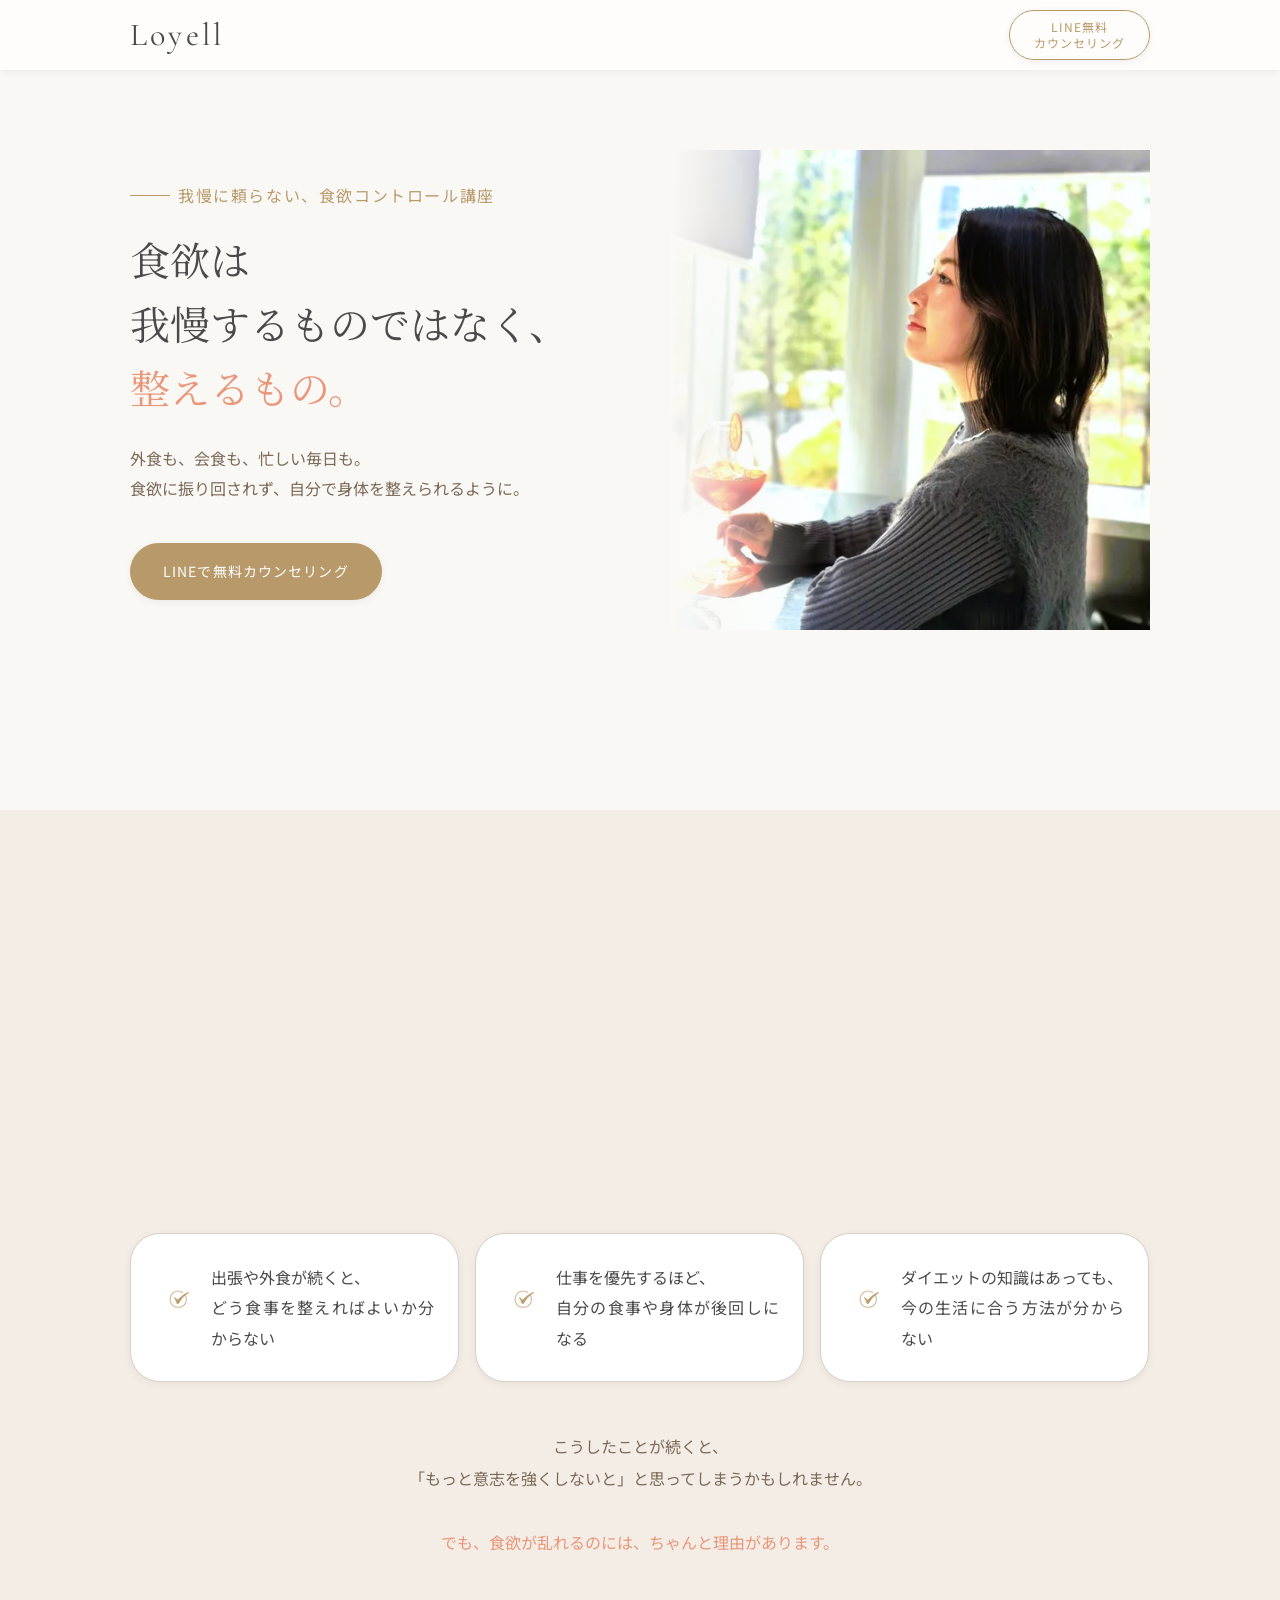
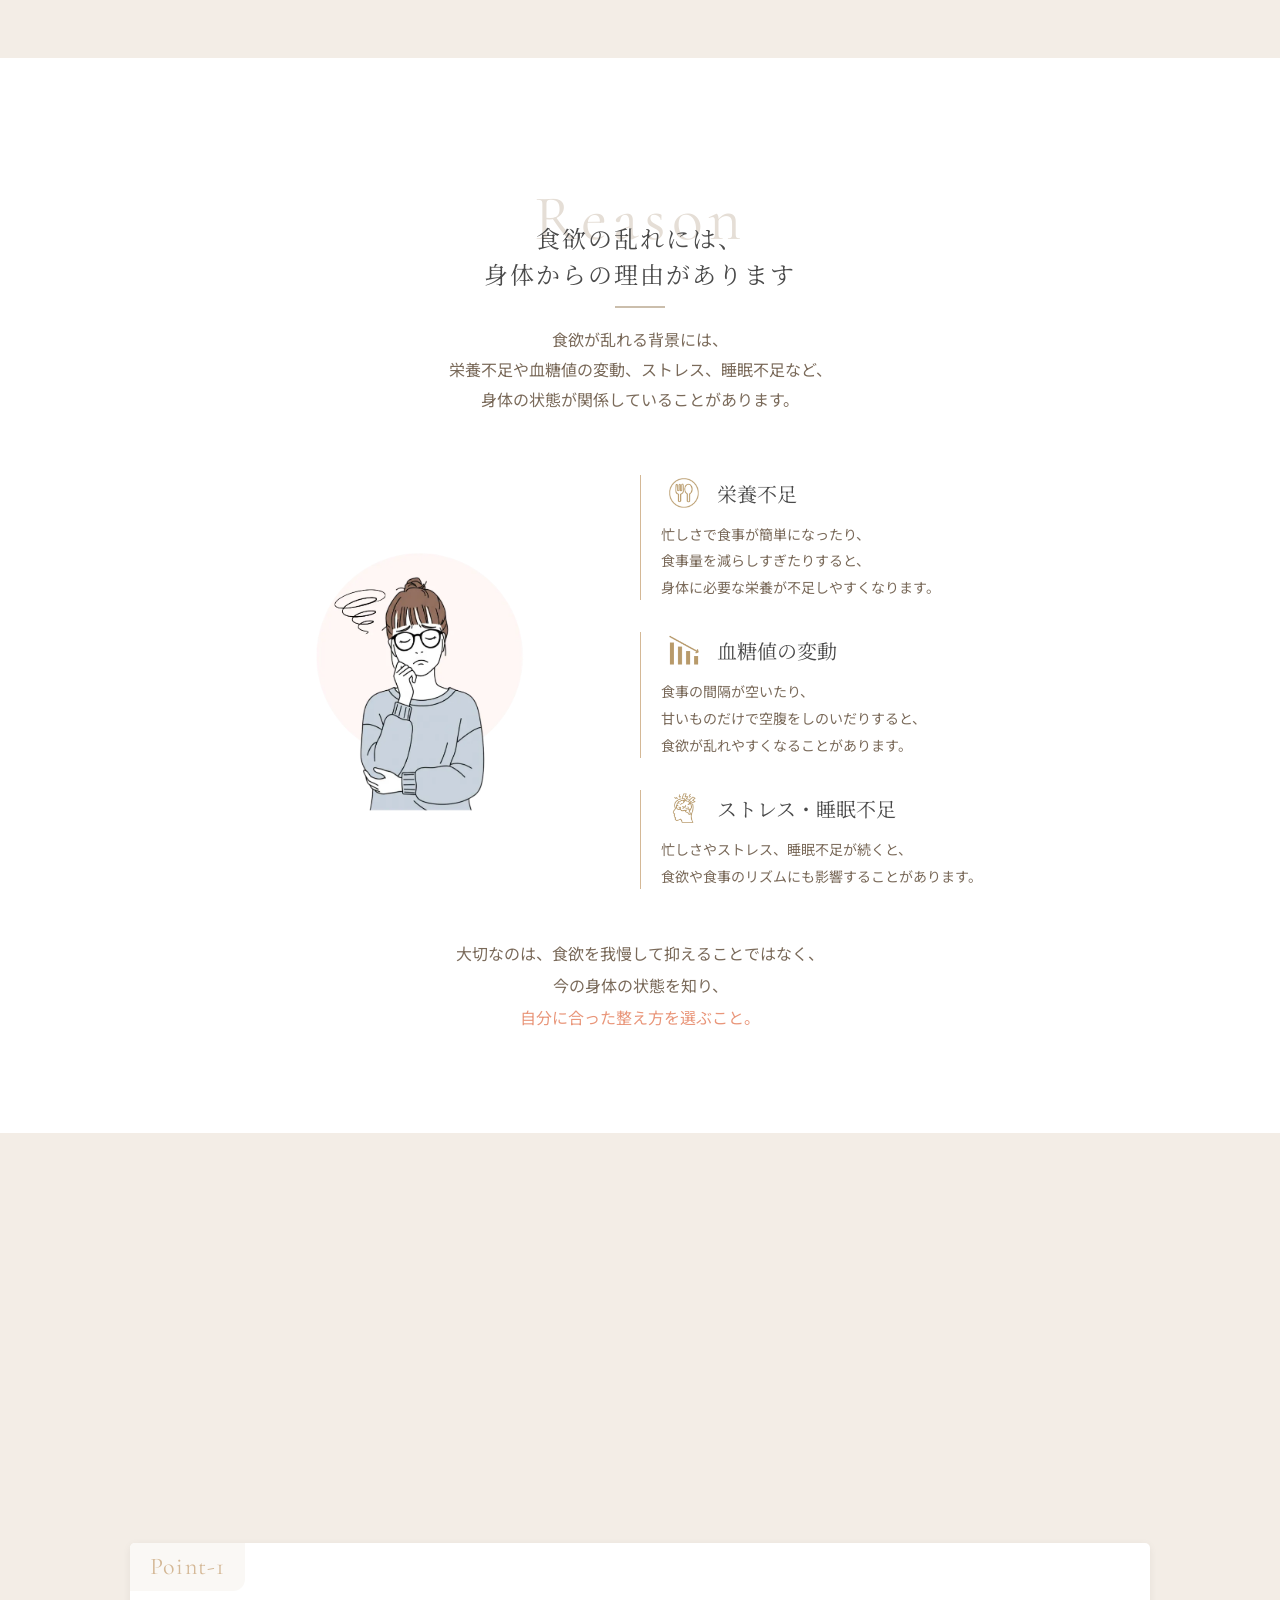
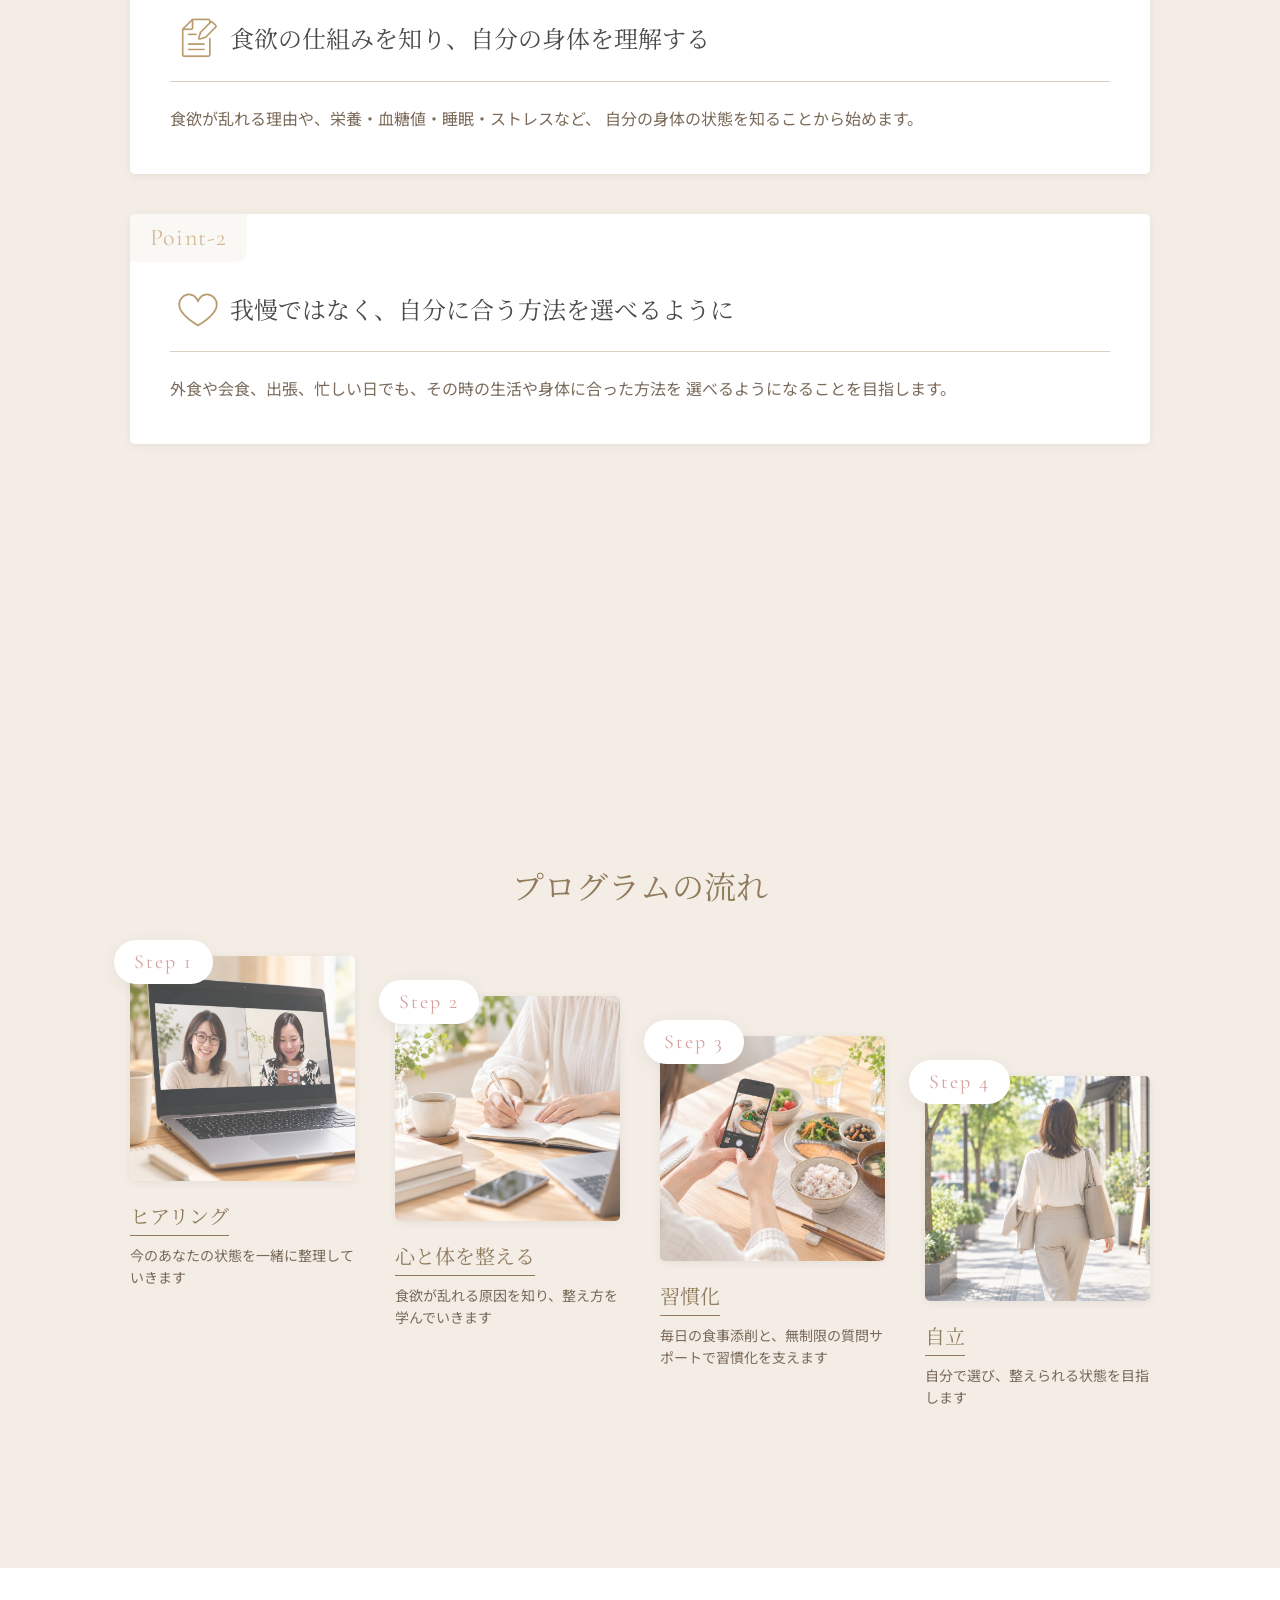
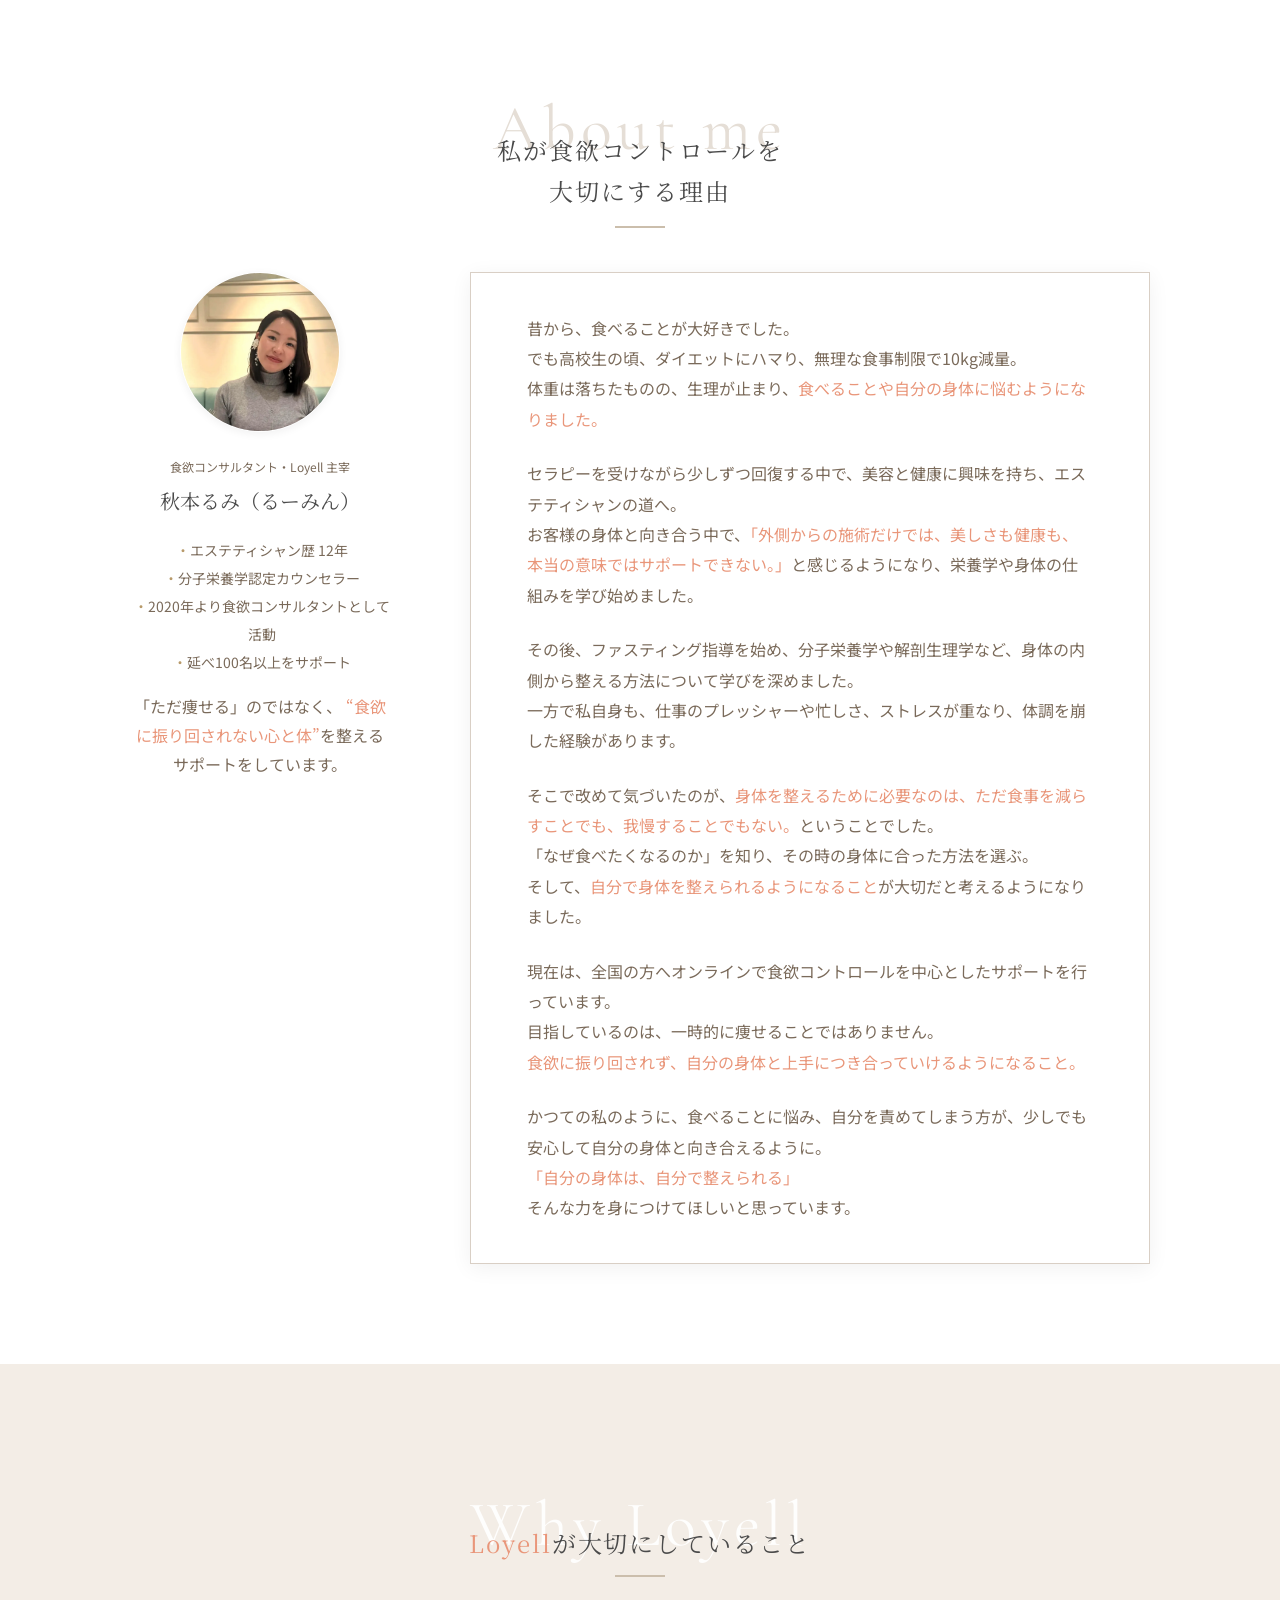
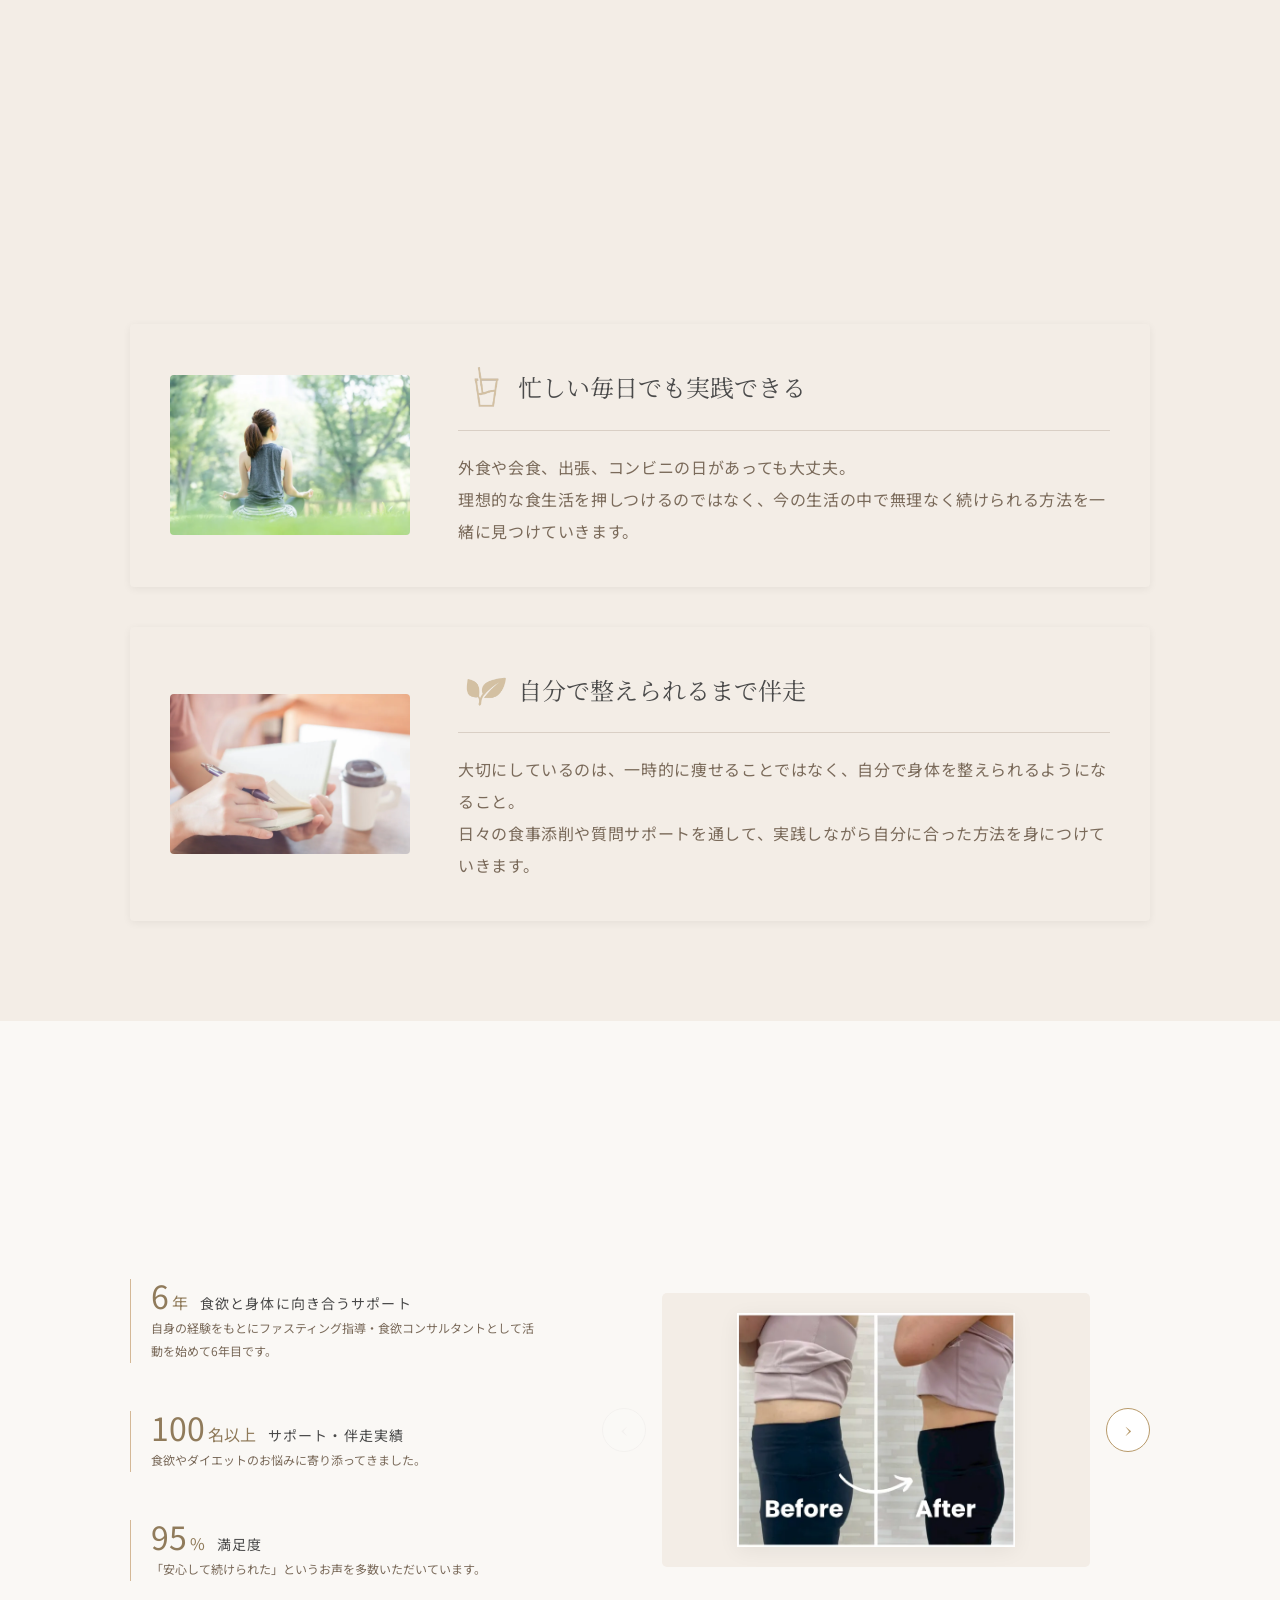
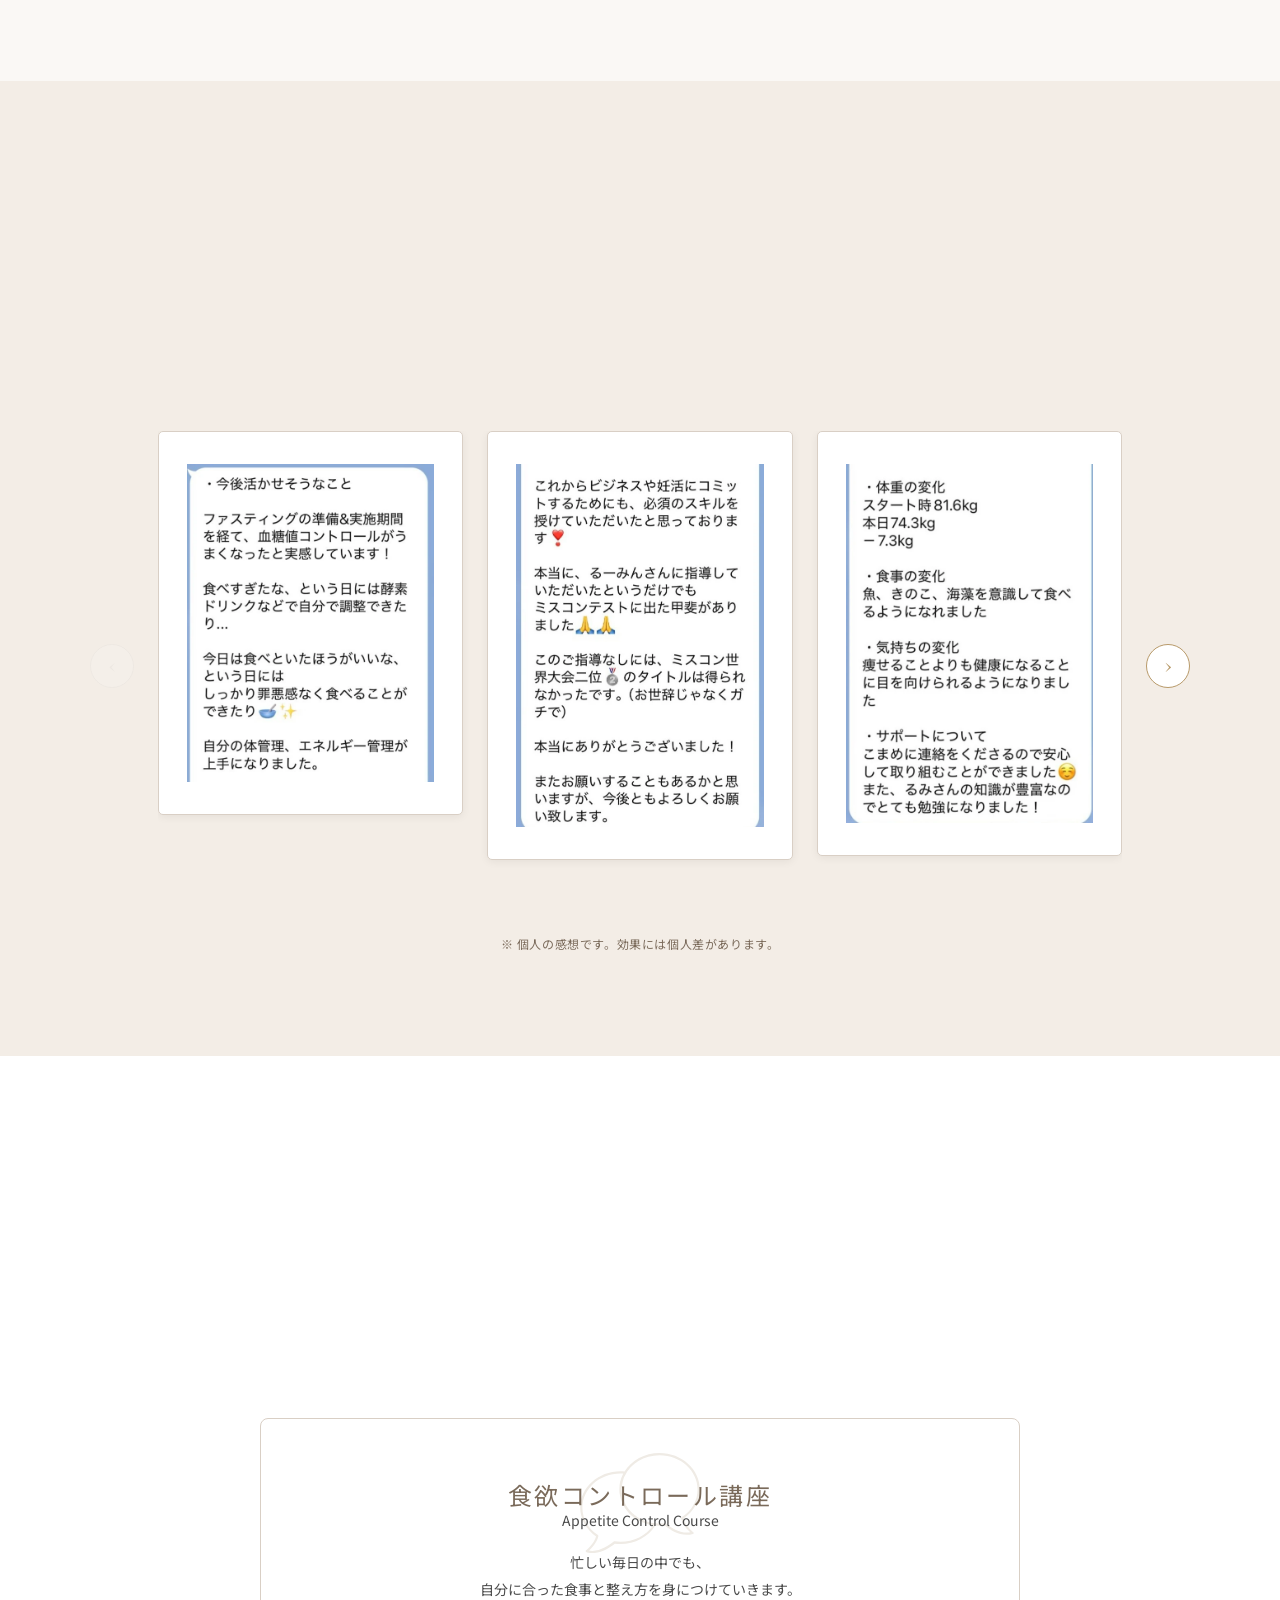
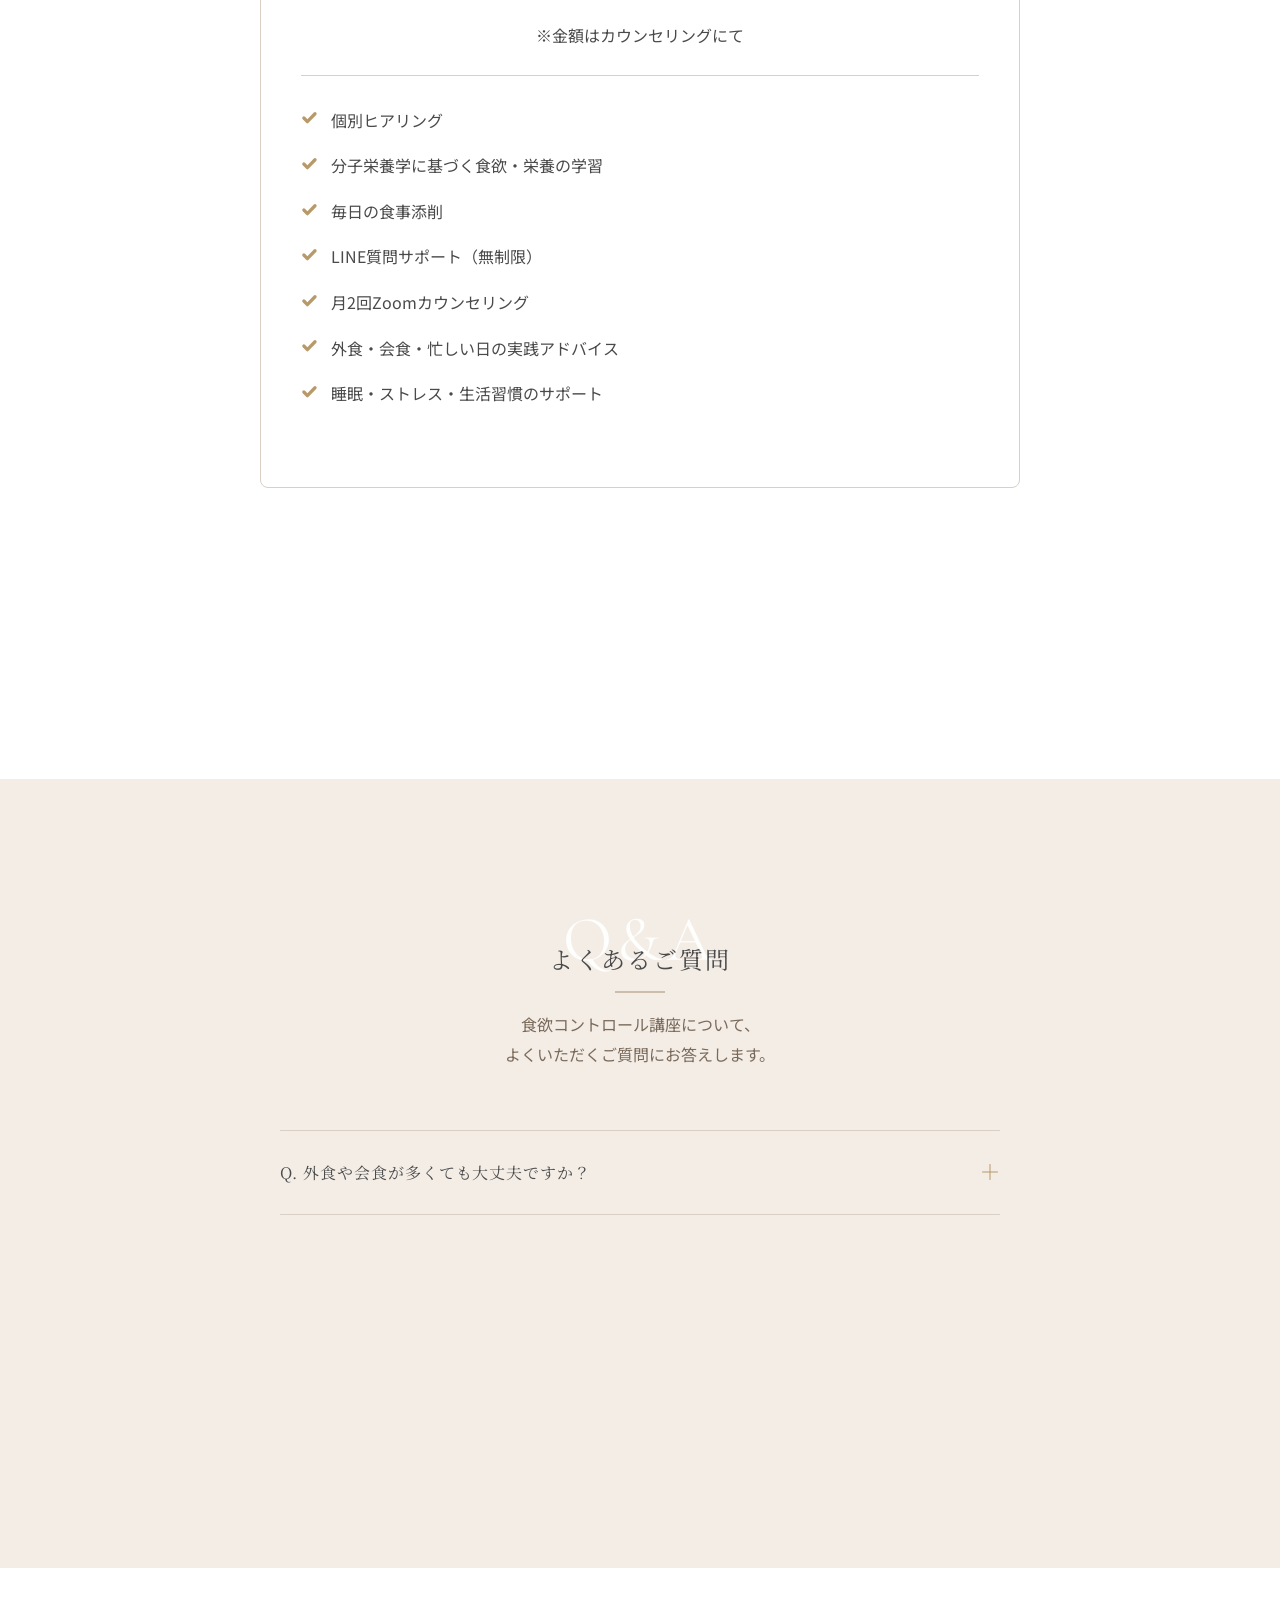
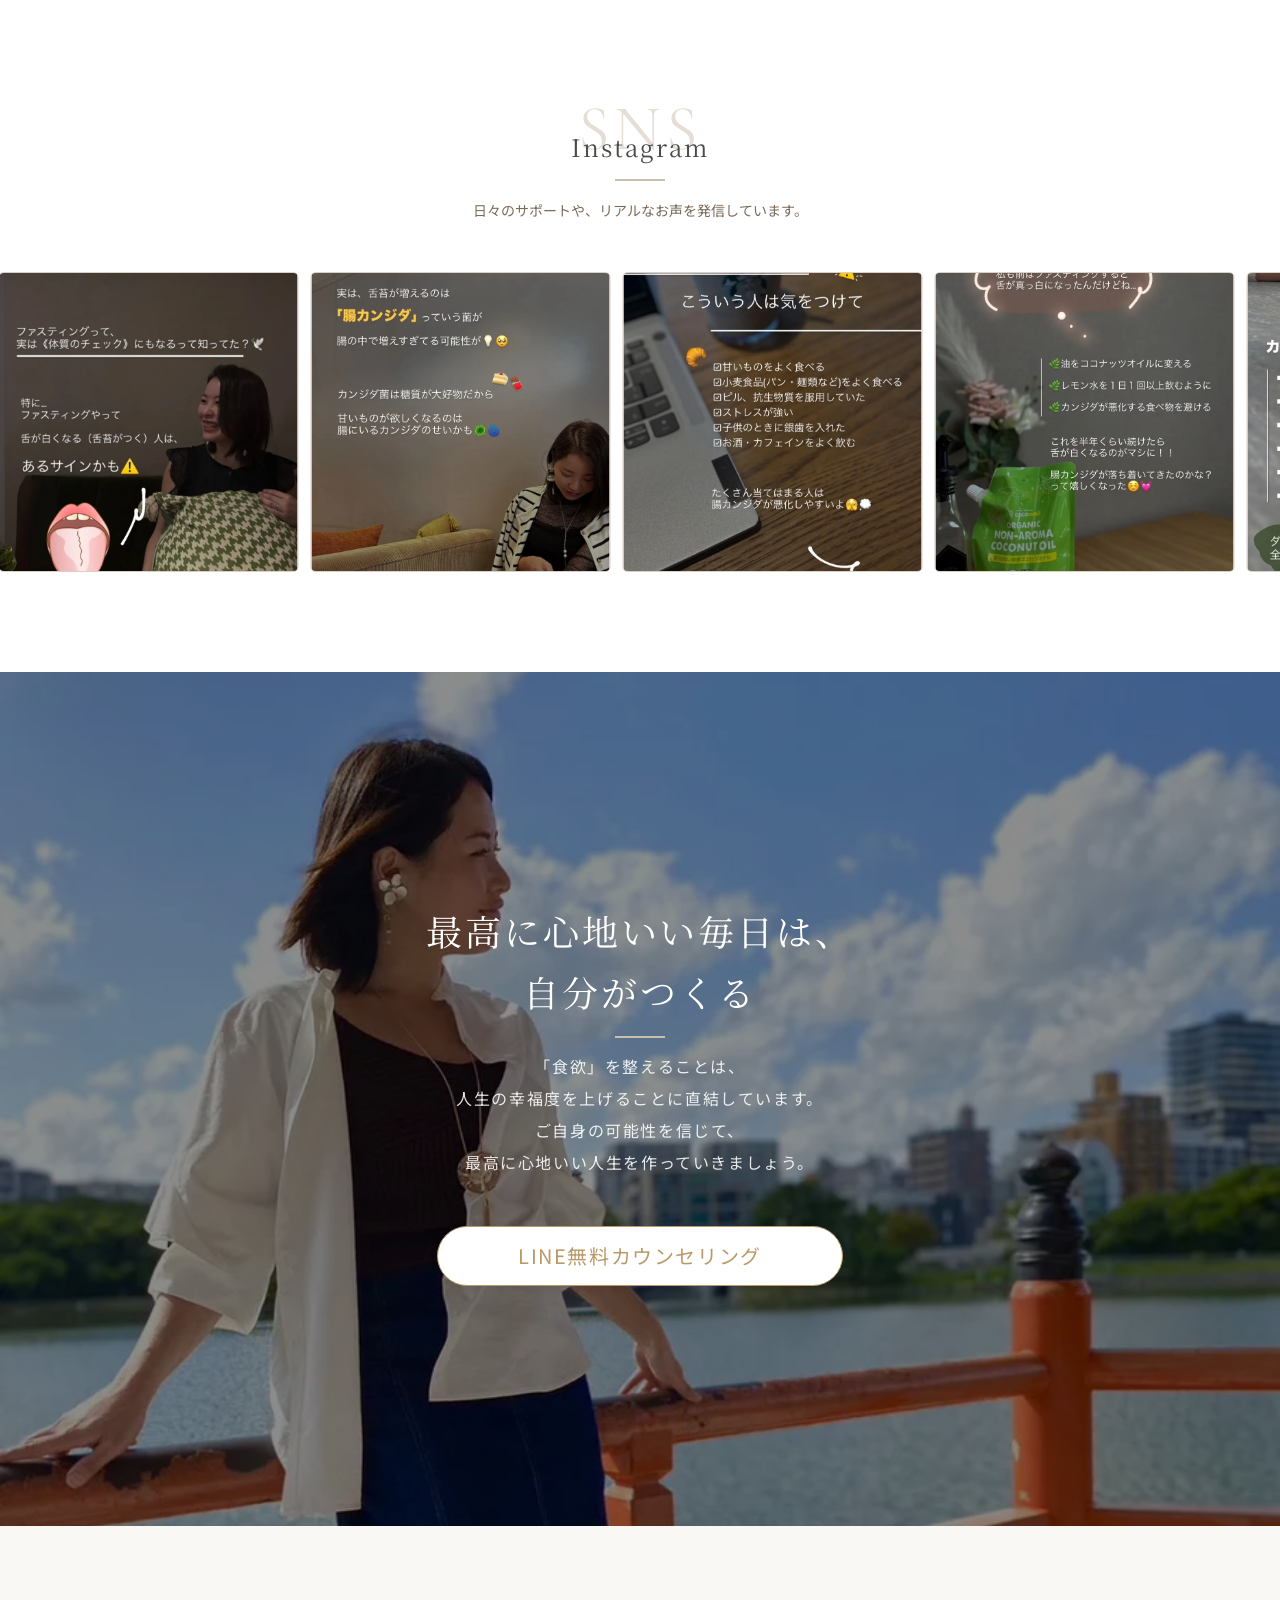
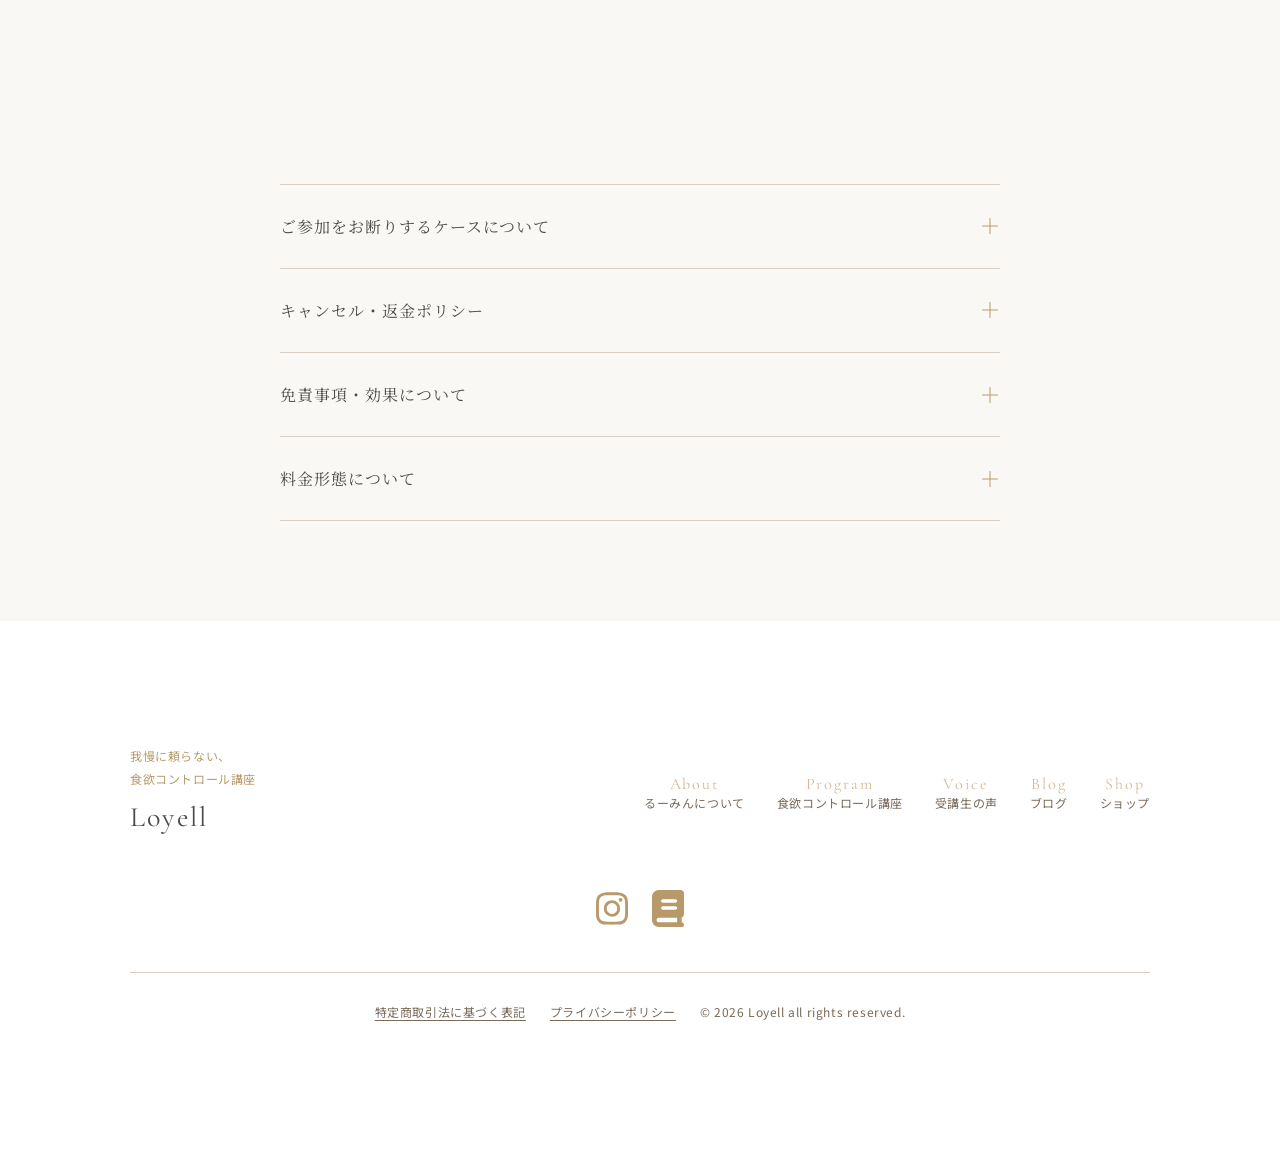
==== commit be7b8dc7: "最終確認0914" ====
--- a/index.html
+++ b/index.html
@@ -364,7 +364,7 @@
 								<p class="approach__flow-card-day">Step 1</p>
 
 								<h4 class="approach__flow-card-name">ヒアリング</h4>
-								<p class="approach__flow-card-desc">今のあなたの状態を整理する</p>
+								<p class="approach__flow-card-desc">今のあなたの状態を一緒に整理していきます</p>
 							</div>
 
 							<!-- Step 2：心と体を整える -->
@@ -384,7 +384,7 @@
 								</div>
 								<p class="approach__flow-card-day">Step 2</p>
 								<h4 class="approach__flow-card-name">心と体を整える</h4>
-								<p class="approach__flow-card-desc">食欲が乱れる仕組みを知り、整え方を学ぶ</p>
+								<p class="approach__flow-card-desc">食欲が乱れる原因を知り、整え方を学んでいきます</p>
 							</div>
 
 							<!-- Step 3：習慣化 -->
@@ -404,7 +404,7 @@
 								</div>
 								<p class="approach__flow-card-day">Step 3</p>
 								<h4 class="approach__flow-card-name">習慣化</h4>
-								<p class="approach__flow-card-desc">毎日の食事添削＆質問無制限</p>
+								<p class="approach__flow-card-desc">毎日の食事添削と、無制限の質問サポートで習慣化を支えます</p>
 							</div>
 
 							<!-- Step 4：自立 -->
@@ -424,7 +424,7 @@
 								</div>
 								<p class="approach__flow-card-day">Step 4</p>
 								<h4 class="approach__flow-card-name">自立</h4>
-								<p class="approach__flow-card-desc">自分で選び、整えられるようになる</p>
+								<p class="approach__flow-card-desc">自分で選び、整えられる状態を目指します</p>
 							</div>
 						</div>
 					</div>
@@ -654,23 +654,23 @@
 							<div class="results__slider-viewport">
 								<ul class="results__slider-track" id="resultsSliderTrack">
 									<li class="results__slide">
-										<img src="images/ba1.webp" alt="ビフォーアフター1" />
+										<img src="images/ba1.webp" alt="ビフォーアフター1" loading="lazy" />
 									</li>
 
 									<li class="results__slide">
-										<img src="images/ba2.webp" alt="ビフォーアフター2" />
+										<img src="images/ba2.webp" alt="ビフォーアフター2" loading="lazy" />
 									</li>
 
 									<li class="results__slide">
-										<img src="images/ba3.webp" alt="ビフォーアフター3" />
+										<img src="images/ba3.webp" alt="ビフォーアフター3" loading="lazy" />
 									</li>
 
 									<li class="results__slide">
-										<img src="images/ba4.webp" alt="ビフォーアフター4" />
+										<img src="images/ba4.webp" alt="ビフォーアフター4" loading="lazy" />
 									</li>
 
 									<li class="results__slide">
-										<img src="images/ba5.webp" alt="ビフォーアフター5" />
+										<img src="images/ba5.webp" alt="ビフォーアフター5" loading="lazy" />
 									</li>
 								</ul>
 							</div>
@@ -714,61 +714,61 @@
 							<ul class="voice__track" id="voiceTrack">
 								<li class="voice__card">
 									<p class="voice__card-body">
-										<img src="images/line1.jpg" alt="受講生の声1" />
+										<img src="images/line1.webp" alt="受講生の声1" loading="lazy" />
 									</p>
 								</li>
 
 								<li class="voice__card">
 									<p class="voice__card-body">
-										<img src="images/line2.jpg" alt="受講生の声2" />
+										<img src="images/line2.webp" alt="受講生の声2" loading="lazy" />
 									</p>
 								</li>
 
 								<li class="voice__card">
 									<p class="voice__card-body">
-										<img src="images/line3.jpg" alt="受講生の声3" />
+										<img src="images/line3.webp" alt="受講生の声3" loading="lazy" />
 									</p>
 								</li>
 
 								<li class="voice__card">
 									<p class="voice__card-body">
-										<img src="images/line4.jpg" alt="受講生の声4" />
+										<img src="images/line4.webp" alt="受講生の声4" loading="lazy" />
 									</p>
 								</li>
 
 								<li class="voice__card">
 									<p class="voice__card-body">
-										<img src="images/line5.jpg" alt="受講生の声5" />
+										<img src="images/line5.webp" alt="受講生の声5" loading="lazy" />
 									</p>
 								</li>
 
 								<li class="voice__card">
 									<p class="voice__card-body">
-										<img src="images/line6.jpg" alt="受講生の声6" />
+										<img src="images/line6.webp" alt="受講生の声6" loading="lazy" />
 									</p>
 								</li>
 
 								<li class="voice__card">
 									<p class="voice__card-body">
-										<img src="images/line7.jpg" alt="受講生の声7" />
+										<img src="images/line7.webp" alt="受講生の声7" loading="lazy" />
 									</p>
 								</li>
 
 								<li class="voice__card">
 									<p class="voice__card-body">
-										<img src="images/line8.jpg" alt="受講生の声8" />
+										<img src="images/line8.webp" alt="受講生の声8" loading="lazy" />
 									</p>
 								</li>
 
 								<li class="voice__card">
 									<p class="voice__card-body">
-										<img src="images/line9.jpg" alt="受講生の声9" />
+										<img src="images/line9.webp" alt="受講生の声9" loading="lazy" />
 									</p>
 								</li>
 
 								<li class="voice__card">
 									<p class="voice__card-body">
-										<img src="images/line10.jpg" alt="受講生の声10" />
+										<img src="images/line10.webp" alt="受講生の声10" loading="lazy" />
 									</p>
 								</li>
 
@@ -942,28 +942,28 @@
 					<ul class="instagram__track" id="instagramTrack">
 						<!-- 画像を増やしたいときはここにだけ追加すればOK -->
 						<li class="instagram__item">
-							<img src="images/insta1.webp" alt="Instagramの投稿1" />
+							<img src="images/insta1.webp" alt="Instagramの投稿1" loading="lazy" />
 						</li>
 						<li class="instagram__item">
-							<img src="images/insta2.webp" alt="Instagramの投稿2" />
+							<img src="images/insta2.webp" alt="Instagramの投稿2" loading="lazy" />
 						</li>
 						<li class="instagram__item">
-							<img src="images/insta3.webp" alt="Instagramの投稿3" />
+							<img src="images/insta3.webp" alt="Instagramの投稿3" loading="lazy" />
 						</li>
 						<li class="instagram__item">
-							<img src="images/insta4.webp" alt="Instagramの投稿4" />
+							<img src="images/insta4.webp" alt="Instagramの投稿4" loading="lazy" />
 						</li>
 						<li class="instagram__item">
-							<img src="images/insta5.webp" alt="Instagramの投稿5" />
+							<img src="images/insta5.webp" alt="Instagramの投稿5" loading="lazy" />
 						</li>
 						<li class="instagram__item">
-							<img src="images/insta6.webp" alt="Instagramの投稿6" />
+							<img src="images/insta6.webp" alt="Instagramの投稿6" loading="lazy" />
 						</li>
 						<li class="instagram__item">
-							<img src="images/insta7.webp" alt="Instagramの投稿7" />
+							<img src="images/insta7.webp" alt="Instagramの投稿7" loading="lazy" />
 						</li>
 						<li class="instagram__item">
-							<img src="images/insta8.webp" alt="Instagramの投稿8" />
+							<img src="images/insta8.webp" alt="Instagramの投稿8" loading="lazy" />
 						</li>
 					</ul>
 				</div>
@@ -1068,10 +1068,7 @@
 								<div class="c-accordion__content">
 									<ul class="c-accordion__list">
 										<li class="c-accordion__list-item">
-											お支払い後のキャンセル・返金は原則として承っておりません
-										</li>
-										<li class="c-accordion__list-item">
-											プログラム開始前・お申込み日から3日以内であれば全額返金に対応いたします
+											申込日から3日以内であれば全額返金に対応いたします
 										</li>
 										<li class="c-accordion__list-item">
 											ご体調不良や特別な事情がある場合はLINEにてご相談ください
--- a/css/style.css
+++ b/css/style.css
@@ -1774,7 +1774,6 @@
   line-height: 2;
 }
 .plan__fasting-link {
-  display: block;
   width: -moz-fit-content;
   width: fit-content;
   margin: 8px auto 0;
@@ -2271,4 +2270,4 @@
     display: block;
     padding-top: 4px;
   }
-}/*# sourceMappingURL=style.css.map */
+}/*# sourceMappingURL=style.css.map */
